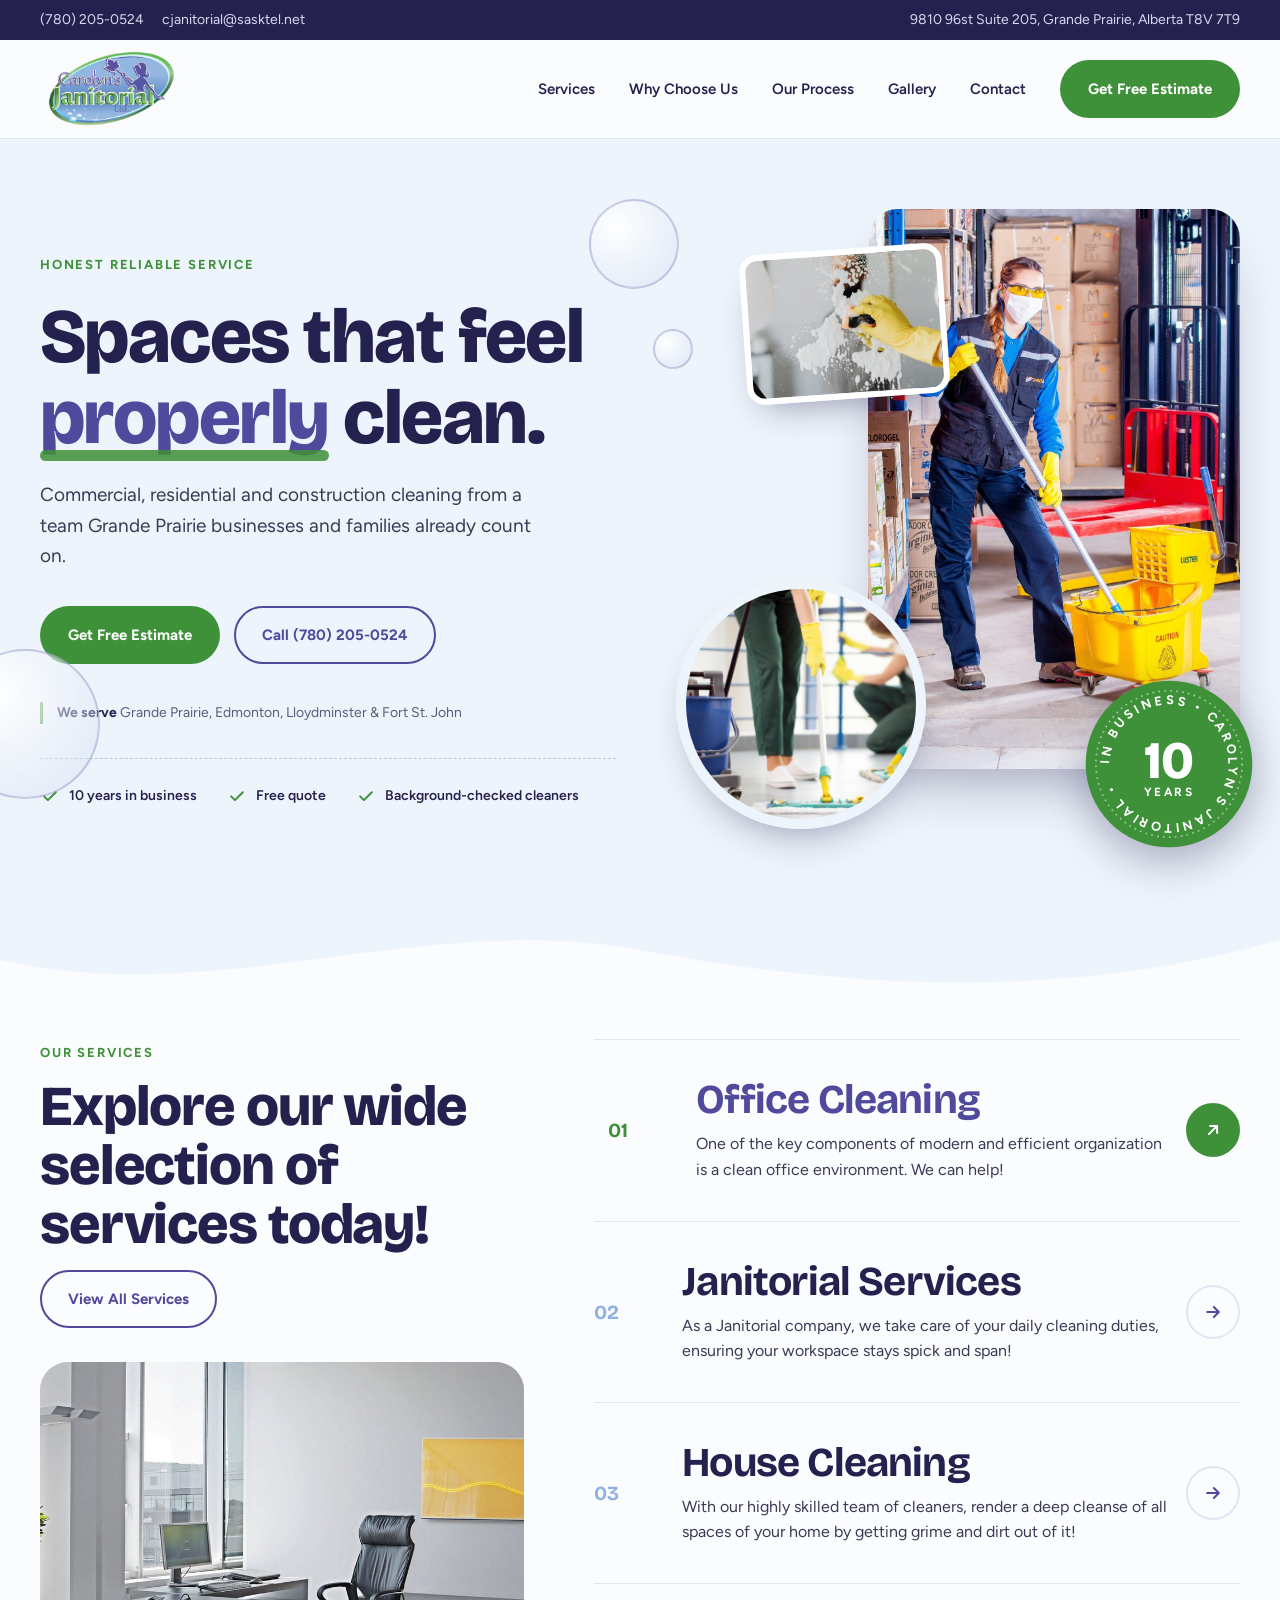
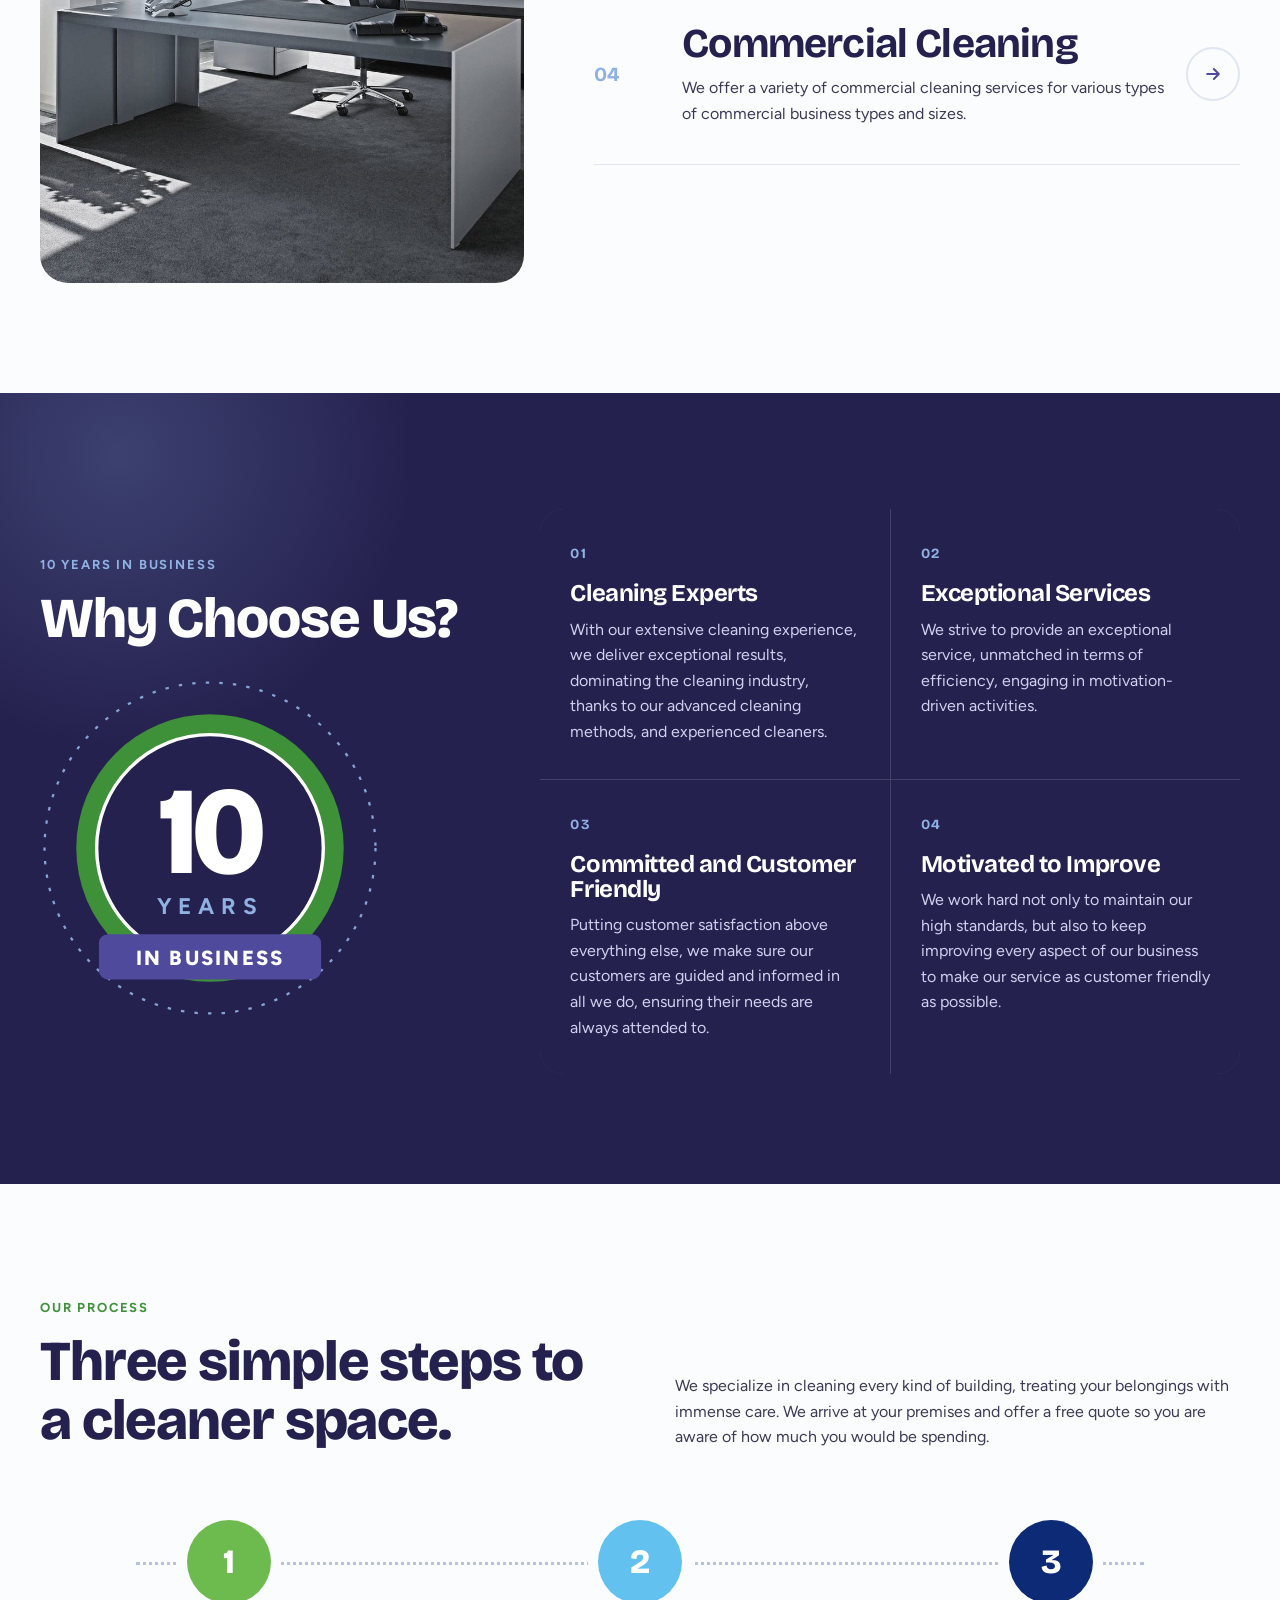
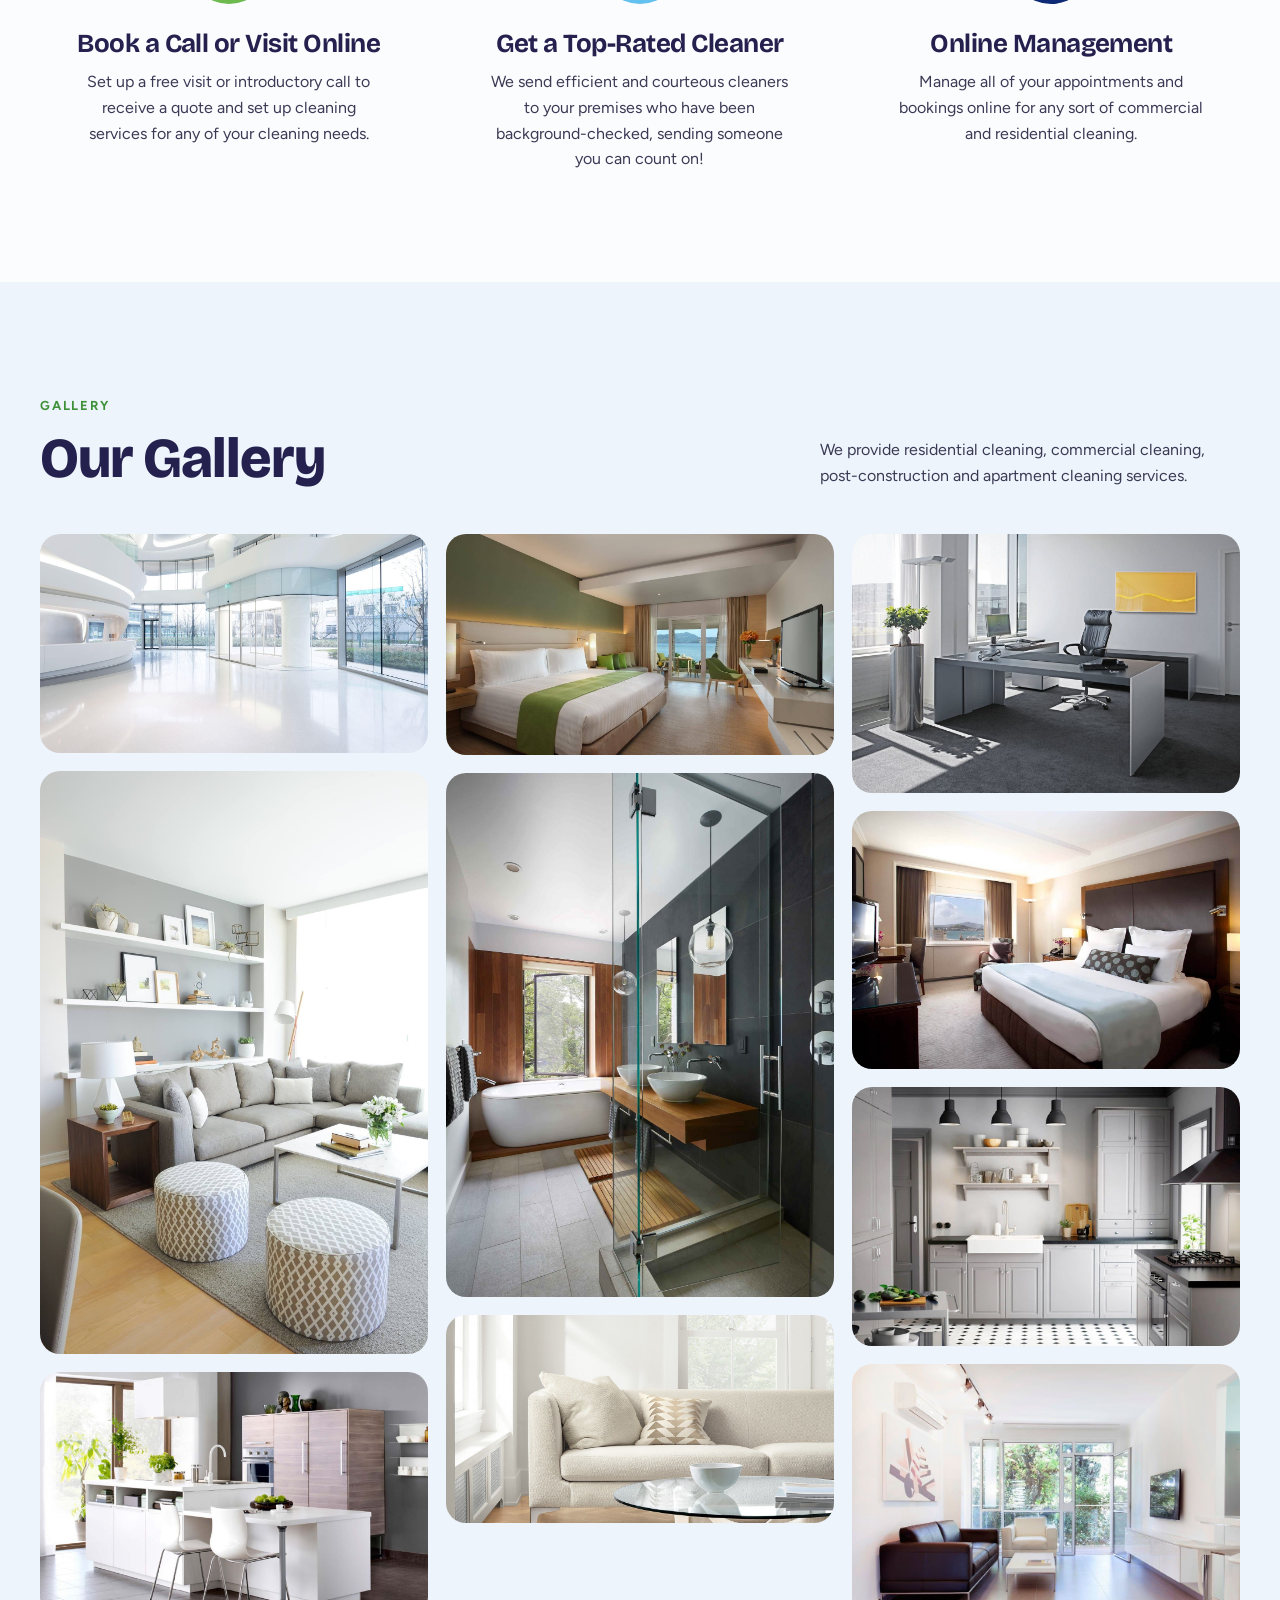
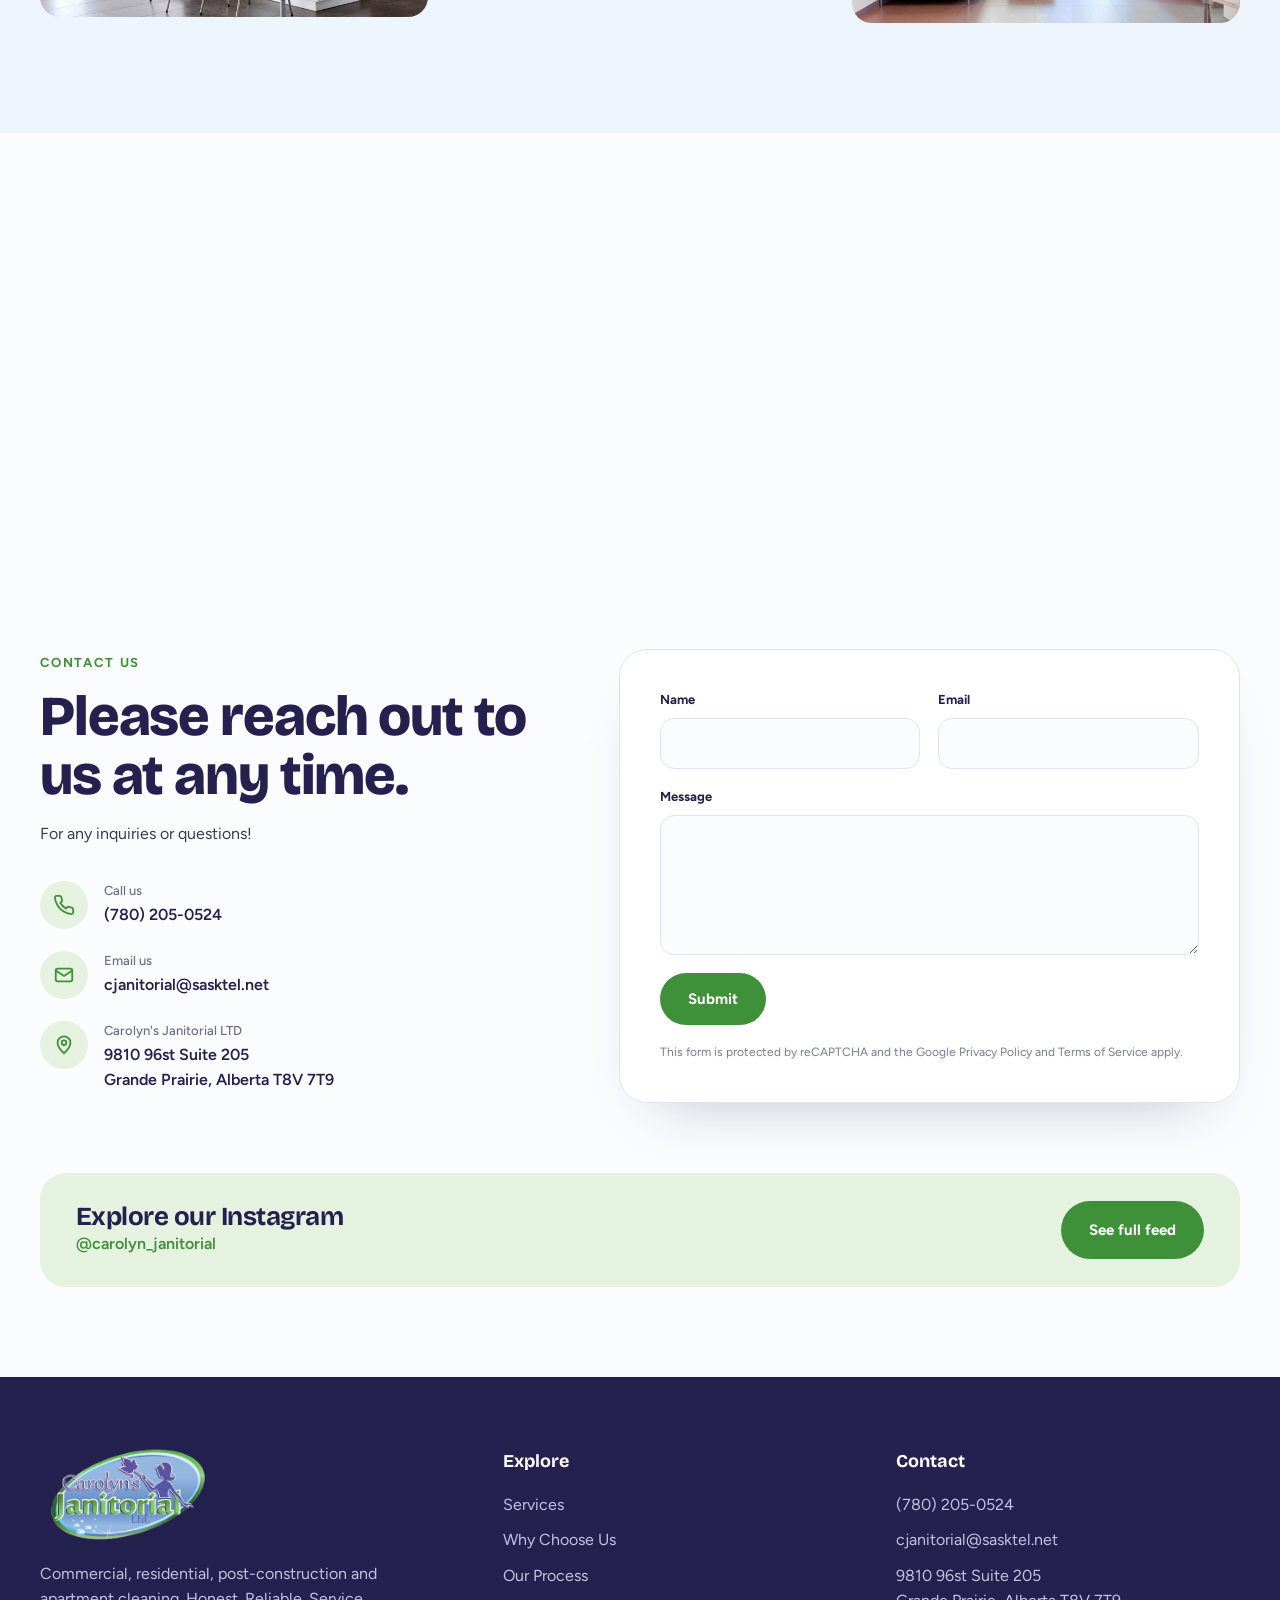
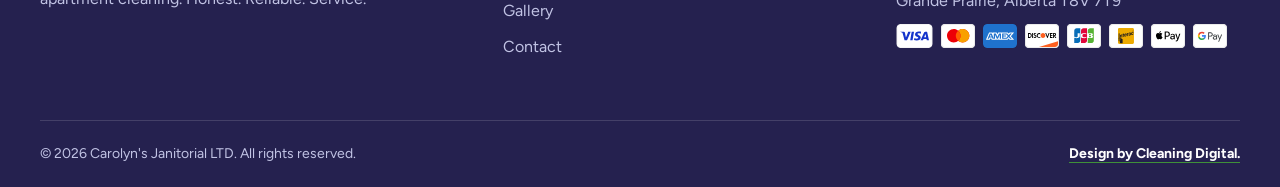
==== index.html @ 7b4aab40 "Carolyn's Janitorial: new homepage redesign Co-Authored-By: Claude Sonnet 5.5 <noreply@anthropic.com" ====
<!doctype html>
<html lang="en">
<head>
<meta charset="utf-8">
<meta name="viewport" content="width=device-width, initial-scale=1">
<title>Commercial, Residential &amp; Construction Cleaning Services | Carolyn's Janitorial</title>
<meta name="description" content="Janitorial cleaning services in Grande Prairie, Edmonton, Lloydminster &amp; Fort St. John. Call (780) 205-0524 for a free estimate.">
<meta name="theme-color" content="#4f4a9c">
<link rel="icon" href="images/logo.png">
<link rel="preconnect" href="https://fonts.googleapis.com">
<link rel="preconnect" href="https://fonts.gstatic.com" crossorigin>
<link href="https://fonts.googleapis.com/css2?family=Bricolage+Grotesque:opsz,wght@12..96,500;12..96,700;12..96,800&family=Figtree:wght@400;500;600;700&display=swap" rel="stylesheet">
<style>
:root{
  --purple:#4f4a9c; --ink:#25214f; --green:#3f9139; --leaf:#e5f2df; --sky:#8fb2e3; --mist:#eef4fb; --paper:#fbfcfe; --text:#3b3a55; --line:#dfe6f1;
  --head:'Bricolage Grotesque',system-ui,sans-serif; --body:'Figtree',system-ui,sans-serif;
}
*{box-sizing:border-box;margin:0;padding:0}
html{scroll-behavior:smooth}
body{font-family:var(--body);color:var(--text);background:var(--paper);line-height:1.6;-webkit-font-smoothing:antialiased;overflow-x:hidden}
img{display:block;max-width:100%}
a{color:inherit;text-decoration:none}
h1,h2,h3{font-family:var(--head);color:var(--ink);line-height:1.05;letter-spacing:-.02em}
.wrap{width:min(1200px,100% - 48px);margin-inline:auto}
.btn{display:inline-flex;align-items:center;gap:10px;font-weight:700;font-size:15px;padding:15px 26px;border-radius:999px;transition:.25s;cursor:pointer;border:2px solid transparent;font-family:var(--body)}
.btn-green{background:var(--green);color:#fff}.btn-green:hover{background:#2f7a2a;transform:translateY(-2px)}
.btn-line{border-color:var(--purple);color:var(--purple)}.btn-line:hover{background:var(--purple);color:#fff}
.btn-white{background:#fff;color:var(--purple)}.btn-white:hover{transform:translateY(-2px)}
.btn-ghost{border-color:rgba(255,255,255,.55);color:#fff}.btn-ghost:hover{background:#fff;color:var(--ink)}
.tag{display:inline-block;font-weight:700;font-size:13px;letter-spacing:.14em;text-transform:uppercase;color:var(--green)}

/* top bar + header */
.topbar{background:var(--ink);color:#d7d9f2;font-size:14px}
.topbar .wrap{display:flex;justify-content:space-between;gap:16px;padding:9px 0;flex-wrap:wrap}
.topbar a:hover{color:#fff}
.topbar span{display:inline-flex;gap:18px;flex-wrap:wrap}
header{position:sticky;top:0;z-index:50;background:rgba(251,252,254,.92);backdrop-filter:blur(10px);border-bottom:1px solid var(--line)}
header .wrap{display:flex;align-items:center;justify-content:space-between;padding:10px 0}
.logo img{height:78px;width:auto}
nav{display:flex;align-items:center;gap:34px;font-weight:600;font-size:15px;color:var(--ink)}
nav a:not(.btn):hover{color:var(--green)}
.burger{display:none;background:none;border:0;width:44px;height:44px;cursor:pointer}
.burger i{display:block;height:2px;background:var(--ink);margin:6px 8px;transition:.25s}

/* hero */
.hero{position:relative;background:var(--mist);padding:70px 0 150px;overflow:hidden}
.hero .wrap{display:grid;grid-template-columns:1.02fr 1fr;gap:60px;align-items:center}
.hero h1{font-size:clamp(44px,6vw,84px);font-weight:800;margin:20px 0 22px}
.hero h1 em{font-style:normal;color:var(--purple);position:relative;white-space:nowrap}
.hero h1 em::after{content:"";position:absolute;left:0;right:0;bottom:.04em;height:.14em;background:var(--green);border-radius:9px;opacity:.85}
.hero p.lead{font-size:19px;max-width:520px;color:var(--text)}
.hero .cta{display:flex;gap:14px;flex-wrap:wrap;margin:34px 0 38px}
.areas{font-size:14px;color:#5d5c7c;border-left:3px solid var(--green);padding-left:14px;max-width:480px}
.areas b{color:var(--ink)}
.facts{display:flex;gap:30px;flex-wrap:wrap;margin-top:34px;padding-top:26px;border-top:1px dashed #b9c6dd}
.facts div{font-size:14px;font-weight:600;color:var(--ink);display:flex;gap:9px;align-items:center}
.facts svg{width:20px;height:20px;color:var(--green);flex:none}
.collage{position:relative;height:640px}
.collage .c1{position:absolute;right:0;top:0;width:66%;height:560px;border-radius:30px;object-fit:cover;box-shadow:0 30px 60px -25px rgba(37,33,79,.45)}
.collage .c2{position:absolute;left:0;bottom:20px;width:250px;height:250px;border-radius:50%;object-fit:cover;border:10px solid var(--mist);box-shadow:0 20px 40px -20px rgba(37,33,79,.5)}
.collage .c3{position:absolute;left:12%;top:40px;width:36%;height:150px;border-radius:18px;object-fit:cover;transform:rotate(-4deg);border:6px solid #fff;box-shadow:0 18px 36px -18px rgba(37,33,79,.5)}
.seal{position:absolute;right:-14px;bottom:0;width:170px;height:170px;filter:drop-shadow(0 14px 22px rgba(37,33,79,.35))}
.seal .spin{transform-origin:center;animation:spin 28s linear infinite}
@keyframes spin{to{transform:rotate(360deg)}}
.bub{position:absolute;border-radius:50%;border:2px solid rgba(79,74,156,.25);background:radial-gradient(circle at 30% 30%,rgba(255,255,255,.9),rgba(143,178,227,.18))}
.hero .wave{position:absolute;left:0;bottom:-1px;width:100%;height:90px}

/* services */
.services{padding:40px 0 110px}
.services .wrap{display:grid;grid-template-columns:.9fr 1.2fr;gap:70px;align-items:start}
.sticky{position:sticky;top:110px}
.sticky h2{font-size:clamp(36px,4.4vw,58px);font-weight:800;margin:12px 0 16px}
.sticky p{max-width:380px;margin-bottom:28px}
.preview{position:relative;aspect-ratio:4/4.3;border-radius:28px;overflow:hidden;background:var(--mist);margin-top:34px}
.preview img{position:absolute;inset:0;width:100%;height:100%;object-fit:cover;opacity:0;transform:scale(1.06);transition:opacity .5s,transform .8s}
.preview img.on{opacity:1;transform:scale(1)}
.svc{border-top:1px solid var(--line)}
.row{display:grid;grid-template-columns:70px 1fr 54px;gap:18px;align-items:center;padding:38px 0;border-bottom:1px solid var(--line);position:relative;transition:padding .3s}
.row .n{font-family:var(--head);font-size:20px;font-weight:700;color:var(--sky)}
.row h3{font-size:clamp(28px,3.2vw,42px);font-weight:700;transition:color .25s}
.row p{margin-top:10px;max-width:520px}
.row .arr{width:54px;height:54px;border-radius:50%;border:2px solid var(--line);display:grid;place-items:center;transition:.3s;color:var(--purple)}
.row .arr svg{width:20px;height:20px}
.row .mimg{display:none}
.row:hover,.row.active{padding-left:14px}
.row:hover h3,.row.active h3{color:var(--purple)}
.row:hover .arr,.row.active .arr{background:var(--green);border-color:var(--green);color:#fff;transform:rotate(-45deg)}
.row:hover .n,.row.active .n{color:var(--green)}

/* why */
.why{background:var(--ink);color:#cfd1ee;position:relative;overflow:hidden;padding:110px 0}
.why::before{content:"";position:absolute;width:640px;height:640px;border-radius:50%;left:-200px;top:-260px;background:radial-gradient(circle,rgba(143,178,227,.22),transparent 65%)}
.why .wrap{position:relative;display:grid;grid-template-columns:.8fr 1.3fr;gap:70px;align-items:center}
.why h2{color:#fff;font-size:clamp(36px,4.4vw,58px);font-weight:800;margin:12px 0 30px}
.why .badge{width:min(340px,80%)}
.why .grid{display:grid;grid-template-columns:1fr 1fr;gap:1px;background:rgba(255,255,255,.14);border-radius:24px;overflow:hidden;margin-top:6px}
.why .grid div{background:var(--ink);padding:34px 30px}
.why .grid h3{color:#fff;font-size:24px;font-weight:700;margin-bottom:10px}
.why .grid b{display:block;color:var(--sky);font-family:var(--head);font-size:14px;margin-bottom:16px;letter-spacing:.1em}

/* process */
.process{padding:110px 0;background:var(--paper)}
.process .head{display:grid;grid-template-columns:1fr 1fr;gap:70px;align-items:end;margin-bottom:70px}
.process h2{font-size:clamp(36px,4.4vw,58px);font-weight:800;margin-top:12px}
.steps{display:grid;grid-template-columns:repeat(3,1fr);gap:34px;position:relative}
.steps::before{content:"";position:absolute;left:8%;right:8%;top:42px;border-top:3px dotted #b5c3dc}
.step{position:relative;text-align:center;padding:0 10px}
.step .dot{width:84px;height:84px;border-radius:50%;margin:0 auto 26px;display:grid;place-items:center;color:#fff;font-family:var(--head);font-weight:800;font-size:34px;box-shadow:0 0 0 10px var(--paper);position:relative}
.step:nth-child(1) .dot{background:#6dbb4f}
.step:nth-child(2) .dot{background:#62c1ee}
.step:nth-child(3) .dot{background:#0d2a76}
.step h3{font-size:26px;font-weight:700;margin-bottom:12px}
.step p{max-width:310px;margin:auto}

/* gallery */
.gallery{padding:110px 0;background:var(--mist)}
.gallery .head{display:flex;justify-content:space-between;align-items:end;gap:40px;flex-wrap:wrap;margin-bottom:46px}
.gallery h2{font-size:clamp(36px,4.4vw,58px);font-weight:800;margin-top:12px}
.gallery .head p{max-width:420px}
.mas{columns:3;column-gap:18px}
.mas figure{break-inside:avoid;margin-bottom:18px;border-radius:20px;overflow:hidden;cursor:zoom-in;position:relative;background:#fff}
.mas img{width:100%;height:auto;transition:transform .7s}
.mas figure:hover img{transform:scale(1.05)}
.lb{position:fixed;inset:0;background:rgba(20,18,50,.92);display:none;place-items:center;z-index:100;padding:30px;cursor:zoom-out}
.lb.on{display:grid}.lb img{max-height:90vh;border-radius:14px}

/* review + estimate */
.duo{display:grid;grid-template-columns:1fr 1fr}
.duo>div{padding:90px max(24px,calc((100vw - 1200px)/2)) 90px 60px}
.duo .rev{background:var(--green);color:#fff;padding-left:max(24px,calc((100vw - 1200px)/2));padding-right:60px}
.duo .est{background:var(--purple);color:#fff}
.duo h2{color:#fff;font-size:clamp(30px,3.6vw,46px);font-weight:800;margin-bottom:28px;max-width:440px}
.duo .stars{display:flex;gap:4px;margin-bottom:18px;color:#ffe27a}
.duo .stars svg{width:26px;height:26px}
.duo .btns{display:flex;gap:12px;flex-wrap:wrap}

/* contact */
.contact{padding:110px 0 90px}
.contact .wrap{display:grid;grid-template-columns:.9fr 1.1fr;gap:70px}
.contact h2{font-size:clamp(36px,4.4vw,58px);font-weight:800;margin:12px 0 16px}
.info{margin-top:34px;display:grid;gap:22px}
.info a,.info div{display:flex;gap:16px;align-items:flex-start;font-weight:600;color:var(--ink)}
.info .ic{flex:none;width:48px;height:48px;border-radius:50%;background:var(--leaf);color:var(--green);display:grid;place-items:center}
.info .ic svg{width:22px;height:22px}
.info small{display:block;font-weight:500;color:#6d6c89;font-size:13px}
.info a:hover span.t{color:var(--purple)}
form{background:#fff;border:1px solid var(--line);border-radius:28px;padding:40px;box-shadow:0 30px 60px -40px rgba(37,33,79,.35);display:grid;gap:18px}
form .two{display:grid;grid-template-columns:1fr 1fr;gap:18px}
label{font-size:13px;font-weight:700;color:var(--ink);display:grid;gap:7px}
input,textarea{font:inherit;padding:14px 16px;border:1.5px solid var(--line);border-radius:14px;background:var(--paper);color:var(--ink);width:100%}
input:focus,textarea:focus{outline:none;border-color:var(--purple);background:#fff}
textarea{min-height:140px;resize:vertical}
form small{font-size:12px;color:#7a7996}
.contact .wrap.solo{display:block}
.insta{margin-top:70px;background:var(--leaf);border-radius:26px;padding:28px 36px;display:flex;justify-content:space-between;align-items:center;gap:20px;flex-wrap:wrap}
.insta h3{font-size:26px}.insta p{font-weight:600;color:var(--green)}

/* footer */
footer{background:var(--ink);color:#c1c3e4;padding:70px 0 0}
footer .top{display:grid;grid-template-columns:1.2fr 1fr 1fr;gap:50px;padding-bottom:50px}
footer img.fl{height:96px;width:auto;margin-bottom:18px}
footer h4{font-family:var(--head);color:#fff;font-size:18px;margin-bottom:16px}
footer li{list-style:none;margin-bottom:10px}
footer a:hover{color:#fff}
.pay{display:flex;gap:8px;flex-wrap:wrap;margin-top:6px}
.pay img{height:24px;width:auto;border-radius:4px}
.bottom{border-top:1px solid rgba(255,255,255,.14);padding:22px 0;display:flex;justify-content:space-between;gap:12px;flex-wrap:wrap;font-size:14px}
.bottom a{color:#fff;font-weight:700;border-bottom:1px solid var(--green)}

.rv{opacity:0;transform:translateY(26px);transition:.8s}
.rv.in{opacity:1;transform:none}

@media (max-width:980px){
  nav{position:fixed;inset:0 0 auto 0;top:0;background:var(--paper);flex-direction:column;padding:100px 24px 40px;gap:24px;font-size:20px;transform:translateY(-110%);transition:.4s;z-index:60;box-shadow:0 30px 60px rgba(0,0,0,.2)}
  nav.open{transform:none}
  .burger{display:block;position:relative;z-index:70}
  .hero{padding:50px 0 120px}
  .hero .wrap,.services .wrap,.why .wrap,.contact .wrap,.process .head{grid-template-columns:1fr;gap:44px}
  .collage{height:520px}.collage .c1{height:460px}
  .sticky{position:static}.preview{display:none}
  .row{grid-template-columns:44px 1fr 46px;padding:28px 0}
  .row .mimg{display:block;grid-column:2/4;border-radius:18px;aspect-ratio:16/10;object-fit:cover;width:100%;margin-top:6px}
  .steps{grid-template-columns:1fr;gap:50px}.steps::before{display:none}
  .mas{columns:2}
  .duo{grid-template-columns:1fr}.duo>div,.duo .rev{padding:60px 24px}
  footer .top{grid-template-columns:1fr 1fr}
}
@media (max-width:620px){
  .topbar .hide-s{display:none}
  .logo img{height:58px}
  .collage{height:440px}.collage .c1{width:74%;height:380px}.collage .c2{width:150px;height:150px;border-width:7px}.collage .c3{height:110px;width:40%}.seal{width:120px;height:120px;right:-6px}
  .hero h1 em{white-space:normal}
  .bub{display:none}
  .why .grid{grid-template-columns:1fr}
  .mas{columns:1}
  form{padding:26px 20px}form .two{grid-template-columns:1fr}
  footer .top{grid-template-columns:1fr}
}
@media (prefers-reduced-motion:reduce){*{animation:none!important;transition:none!important}.rv{opacity:1;transform:none}}
</style>
</head>
<body>

<div class="topbar"><div class="wrap">
  <span><a href="tel:+17802050524">(780) 205-0524</a><a href="mailto:cjanitorial@sasktel.net">cjanitorial@sasktel.net</a></span>
  <span class="hide-s">9810 96st Suite 205, Grande Prairie, Alberta T8V 7T9</span>
</div></div>

<header><div class="wrap">
  <a class="logo" href="#top" aria-label="Carolyn's Janitorial LTD home"><img src="images/logo.png" alt="Carolyn's Janitorial Ltd."></a>
  <button class="burger" aria-label="Menu" aria-expanded="false"><i></i><i></i></button>
  <nav id="nav">
    <a href="#services">Services</a>
    <a href="#why">Why Choose Us</a>
    <a href="#process">Our Process</a>
    <a href="#gallery">Gallery</a>
    <a href="#contact">Contact</a>
    <a class="btn btn-green" href="#estimate">Get Free Estimate</a>
  </nav>
</div></header>

<main id="top">
<!-- HERO -->
<section class="hero">
  <span class="bub" style="width:90px;height:90px;left:46%;top:60px"></span>
  <span class="bub" style="width:40px;height:40px;left:51%;top:190px"></span>
  <span class="bub" style="width:150px;height:150px;left:-50px;bottom:200px"></span>
  <div class="wrap">
    <div>
      <span class="tag">Honest Reliable Service</span>
      <h1>Spaces that feel <em>properly</em> clean.</h1>
      <p class="lead">Commercial, residential and construction cleaning from a team Grande Prairie businesses and families already count on.</p>
      <div class="cta">
        <a class="btn btn-green" href="#estimate">Get Free Estimate</a>
        <a class="btn btn-line" href="tel:+17802050524">Call (780) 205-0524</a>
      </div>
      <p class="areas"><b>We serve</b> Grande Prairie, Edmonton, Lloydminster &amp; Fort St. John</p>
      <div class="facts">
        <div><svg viewBox="0 0 24 24" fill="none" stroke="currentColor" stroke-width="2.4" stroke-linecap="round" stroke-linejoin="round"><path d="M5 12.5l4.5 4.5L19 7.5"/></svg>10 years in business</div>
        <div><svg viewBox="0 0 24 24" fill="none" stroke="currentColor" stroke-width="2.4" stroke-linecap="round" stroke-linejoin="round"><path d="M5 12.5l4.5 4.5L19 7.5"/></svg>Free quote</div>
        <div><svg viewBox="0 0 24 24" fill="none" stroke="currentColor" stroke-width="2.4" stroke-linecap="round" stroke-linejoin="round"><path d="M5 12.5l4.5 4.5L19 7.5"/></svg>Background-checked cleaners</div>
      </div>
    </div>
    <div class="collage">
      <img class="c1" src="images/worker.jpg" alt="Carolyn's Janitorial cleaner with a mop and bucket">
      <img class="c3" src="images/mirror.jpg" alt="Gloved hand wiping a mirror">
      <img class="c2" src="images/mop.jpg" alt="Two cleaners mopping a corridor">
      <svg class="seal" viewBox="0 0 200 200" aria-label="10 years in business">
        <circle cx="100" cy="100" r="98" fill="#3f9139"/>
        <circle cx="100" cy="100" r="86" fill="none" stroke="#fff" stroke-opacity=".5" stroke-dasharray="2 5" stroke-width="2"/>
        <defs><path id="cp" d="M100,100 m-70,0 a70,70 0 1,1 140,0 a70,70 0 1,1 -140,0"/></defs>
        <g class="spin"><text font-family="Figtree,sans-serif" font-size="15" font-weight="700" letter-spacing="3.4" fill="#fff"><textPath href="#cp">IN BUSINESS • CAROLYN'S JANITORIAL • </textPath></text></g>
        <text x="100" y="116" text-anchor="middle" font-family="Bricolage Grotesque,sans-serif" font-weight="800" font-size="62" fill="#fff">10</text>
        <text x="100" y="138" text-anchor="middle" font-family="Figtree,sans-serif" font-weight="700" font-size="14" letter-spacing="3" fill="#fff">YEARS</text>
      </svg>
    </div>
  </div>
  <svg class="wave" viewBox="0 0 1440 90" preserveAspectRatio="none"><path d="M0 50 C 240 100 480 0 720 40 S 1200 90 1440 30 V90 H0Z" fill="#fbfcfe"/></svg>
</section>

<!-- SERVICES -->
<section class="services" id="services">
  <div class="wrap">
    <div class="sticky rv">
      <span class="tag">Our Services</span>
      <h2>Explore our wide selection of services today!</h2>
      <a class="btn btn-line" href="#contact">View All Services</a>
      <div class="preview" aria-hidden="true">
        <img class="on" src="images/gallery-08.jpg" alt="" data-i="0">
        <img src="images/worker.jpg" alt="" data-i="1">
        <img src="images/gallery-04.jpg" alt="" data-i="2">
        <img src="images/gallery-01.jpg" alt="" data-i="3">
      </div>
    </div>
    <div class="svc rv">
      <a class="row active" href="#contact" data-i="0"><span class="n">01</span><div><h3>Office Cleaning</h3><p>One of the key components of modern and efficient organization is a clean office environment. We can help!</p></div><span class="arr"><svg viewBox="0 0 24 24" fill="none" stroke="currentColor" stroke-width="2.4" stroke-linecap="round" stroke-linejoin="round"><path d="M5 12h14M13 6l6 6-6 6"/></svg></span><img class="mimg" src="images/gallery-08.jpg" alt="Clean modern office" loading="lazy"></a>
      <a class="row" href="#contact" data-i="1"><span class="n">02</span><div><h3>Janitorial Services</h3><p>As a Janitorial company, we take care of your daily cleaning duties, ensuring your workspace stays spick and span!</p></div><span class="arr"><svg viewBox="0 0 24 24" fill="none" stroke="currentColor" stroke-width="2.4" stroke-linecap="round" stroke-linejoin="round"><path d="M5 12h14M13 6l6 6-6 6"/></svg></span><img class="mimg" src="images/worker.jpg" alt="Janitor with mop bucket" loading="lazy"></a>
      <a class="row" href="#contact" data-i="2"><span class="n">03</span><div><h3>House Cleaning</h3><p>With our highly skilled team of cleaners, render a deep cleanse of all spaces of your home by getting grime and dirt out of it!</p></div><span class="arr"><svg viewBox="0 0 24 24" fill="none" stroke="currentColor" stroke-width="2.4" stroke-linecap="round" stroke-linejoin="round"><path d="M5 12h14M13 6l6 6-6 6"/></svg></span><img class="mimg" src="images/gallery-04.jpg" alt="Clean living room" loading="lazy"></a>
      <a class="row" href="#contact" data-i="3"><span class="n">04</span><div><h3>Commercial Cleaning</h3><p>We offer a variety of commercial cleaning services for various types of commercial business types and sizes.</p></div><span class="arr"><svg viewBox="0 0 24 24" fill="none" stroke="currentColor" stroke-width="2.4" stroke-linecap="round" stroke-linejoin="round"><path d="M5 12h14M13 6l6 6-6 6"/></svg></span><img class="mimg" src="images/gallery-01.jpg" alt="Clean commercial lobby" loading="lazy"></a>
    </div>
  </div>
</section>

<!-- WHY -->
<section class="why" id="why">
  <div class="wrap">
    <div class="rv">
      <span class="tag" style="color:var(--sky)">10 Years In Business</span>
      <h2>Why Choose Us?</h2>
      <svg class="badge" viewBox="0 0 300 300" aria-label="10 years in business">
        <g fill="#8fb2e3" opacity=".9"><circle cx="150" cy="150" r="146" fill="none" stroke="#8fb2e3" stroke-width="2" stroke-dasharray="3 9"/></g>
        <circle cx="150" cy="150" r="118" fill="#3f9139"/>
        <circle cx="150" cy="150" r="100" fill="#25214f" stroke="#fff" stroke-width="3"/>
        <text x="150" y="172" text-anchor="middle" font-family="Bricolage Grotesque,sans-serif" font-weight="800" font-size="110" fill="#fff" letter-spacing="-4">10</text>
        <text x="150" y="208" text-anchor="middle" font-family="Figtree,sans-serif" font-weight="700" font-size="20" letter-spacing="6" fill="#8fb2e3">YEARS</text>
        <rect x="52" y="226" width="196" height="40" rx="8" fill="#4f4a9c"/>
        <text x="150" y="253" text-anchor="middle" font-family="Figtree,sans-serif" font-weight="800" font-size="18" letter-spacing="2" fill="#fff">IN BUSINESS</text>
      </svg>
    </div>
    <div class="grid rv">
      <div><b>01</b><h3>Cleaning Experts</h3><p>With our extensive cleaning experience, we deliver exceptional results, dominating the cleaning industry, thanks to our advanced cleaning methods, and experienced cleaners.</p></div>
      <div><b>02</b><h3>Exceptional Services</h3><p>We strive to provide an exceptional service, unmatched in terms of efficiency, engaging in motivation-driven activities.</p></div>
      <div><b>03</b><h3>Committed and Customer Friendly</h3><p>Putting customer satisfaction above everything else, we make sure our customers are guided and informed in all we do, ensuring their needs are always attended to.</p></div>
      <div><b>04</b><h3>Motivated to Improve</h3><p>We work hard not only to maintain our high standards, but also to keep improving every aspect of our business to make our service as customer friendly as possible.</p></div>
    </div>
  </div>
</section>

<!-- PROCESS -->
<section class="process" id="process">
  <div class="wrap">
    <div class="head rv">
      <div><span class="tag">Our Process</span><h2>Three simple steps to a cleaner space.</h2></div>
      <p>We specialize in cleaning every kind of building, treating your belongings with immense care. We arrive at your premises and offer a free quote so you are aware of how much you would be spending.</p>
    </div>
    <div class="steps">
      <div class="step rv"><div class="dot">1</div><h3>Book a Call or Visit Online</h3><p>Set up a free visit or introductory call to receive a quote and set up cleaning services for any of your cleaning needs.</p></div>
      <div class="step rv"><div class="dot">2</div><h3>Get a Top-Rated Cleaner</h3><p>We send efficient and courteous cleaners to your premises who have been background-checked, sending someone you can count on!</p></div>
      <div class="step rv"><div class="dot">3</div><h3>Online Management</h3><p>Manage all of your appointments and bookings online for any sort of commercial and residential cleaning.</p></div>
    </div>
  </div>
</section>

<!-- GALLERY -->
<section class="gallery" id="gallery">
  <div class="wrap">
    <div class="head rv">
      <div><span class="tag">Gallery</span><h2>Our Gallery</h2></div>
      <p>We provide residential cleaning, commercial cleaning, post-construction and apartment cleaning services.</p>
    </div>
    <div class="mas">
      <figure><img src="images/gallery-01.jpg" alt="Clean commercial lobby" loading="lazy"></figure>
      <figure><img src="images/gallery-04.jpg" alt="Tidy living room" loading="lazy"></figure>
      <figure><img src="images/gallery-02.jpg" alt="Spotless kitchen" loading="lazy"></figure>
      <figure><img src="images/gallery-07.jpg" alt="Hotel style bedroom" loading="lazy"></figure>
      <figure><img src="images/gallery-09.jpg" alt="Clean bathroom" loading="lazy"></figure>
      <figure><img src="images/gallery-03.jpg" alt="Sofa and coffee table" loading="lazy"></figure>
      <figure><img src="images/gallery-08.jpg" alt="Office desk" loading="lazy"></figure>
      <figure><img src="images/gallery-05.jpg" alt="Clean bedroom" loading="lazy"></figure>
      <figure><img src="images/gallery-10.jpg" alt="Clean kitchen with shelves" loading="lazy"></figure>
      <figure><img src="images/gallery-06.jpg" alt="Bright apartment lounge" loading="lazy"></figure>
    </div>
  </div>
</section>

<!-- REVIEW + ESTIMATE -->
<section class="duo" id="estimate">
  <div class="rev rv">
    <div class="stars" aria-hidden="true"><svg viewBox="0 0 24 24" fill="currentColor"><path d="M12 2l3 6.9 7.5.7-5.7 5 1.7 7.4L12 18.1 5.5 22l1.7-7.4-5.7-5 7.5-.7z"/></svg><svg viewBox="0 0 24 24" fill="currentColor"><path d="M12 2l3 6.9 7.5.7-5.7 5 1.7 7.4L12 18.1 5.5 22l1.7-7.4-5.7-5 7.5-.7z"/></svg><svg viewBox="0 0 24 24" fill="currentColor"><path d="M12 2l3 6.9 7.5.7-5.7 5 1.7 7.4L12 18.1 5.5 22l1.7-7.4-5.7-5 7.5-.7z"/></svg><svg viewBox="0 0 24 24" fill="currentColor"><path d="M12 2l3 6.9 7.5.7-5.7 5 1.7 7.4L12 18.1 5.5 22l1.7-7.4-5.7-5 7.5-.7z"/></svg><svg viewBox="0 0 24 24" fill="currentColor"><path d="M12 2l3 6.9 7.5.7-5.7 5 1.7 7.4L12 18.1 5.5 22l1.7-7.4-5.7-5 7.5-.7z"/></svg></div>
    <h2>Are you satisfied with our services?</h2>
    <a class="btn btn-white" href="https://www.google.com/search?q=Carolyn%27s+Janitorial+Grande+Prairie+reviews" target="_blank" rel="noopener">Leave a Review</a>
  </div>
  <div class="est rv">
    <h2>Get started with your free estimate</h2>
    <div class="btns">
      <a class="btn btn-white" href="#contact">Get Free Estimate</a>
      <a class="btn btn-ghost" href="tel:+17802050524">Call Now</a>
    </div>
  </div>
</section>

<!-- CONTACT -->
<section class="contact" id="contact">
  <div class="wrap">
    <div class="rv">
      <span class="tag">Contact us</span>
      <h2>Please reach out to us at any time.</h2>
      <p>For any inquiries or questions!</p>
      <div class="info">
        <a href="tel:+17802050524"><span class="ic"><svg viewBox="0 0 24 24" fill="none" stroke="currentColor" stroke-width="2" stroke-linecap="round" stroke-linejoin="round"><path d="M22 16.9v3a2 2 0 01-2.2 2 19.8 19.8 0 01-8.6-3.1 19.5 19.5 0 01-6-6A19.8 19.8 0 012.1 4.2 2 2 0 014.1 2h3a2 2 0 012 1.7c.1.9.4 1.8.7 2.7a2 2 0 01-.5 2.1L8.1 9.8a16 16 0 006 6l1.3-1.3a2 2 0 012.1-.4c.9.3 1.8.6 2.7.7a2 2 0 011.7 2z"/></svg></span><span><small>Call us</small><span class="t">(780) 205-0524</span></span></a>
        <a href="mailto:cjanitorial@sasktel.net"><span class="ic"><svg viewBox="0 0 24 24" fill="none" stroke="currentColor" stroke-width="2" stroke-linecap="round" stroke-linejoin="round"><rect x="3" y="5" width="18" height="14" rx="2"/><path d="M3 7l9 6 9-6"/></svg></span><span><small>Email us</small><span class="t">cjanitorial@sasktel.net</span></span></a>
        <div><span class="ic"><svg viewBox="0 0 24 24" fill="none" stroke="currentColor" stroke-width="2" stroke-linecap="round" stroke-linejoin="round"><path d="M12 21s7-6.2 7-11.5A7 7 0 005 9.5C5 14.8 12 21 12 21z"/><circle cx="12" cy="9.5" r="2.5"/></svg></span><span><small>Carolyn's Janitorial LTD</small>9810 96st Suite 205<br>Grande Prairie, Alberta T8V 7T9</span></div>
      </div>
    </div>
    <form class="rv" action="mailto:cjanitorial@sasktel.net" method="post" enctype="text/plain">
      <div class="two">
        <label>Name<input type="text" name="name" required autocomplete="name"></label>
        <label>Email<input type="email" name="email" required autocomplete="email"></label>
      </div>
      <label>Message<textarea name="message" required></textarea></label>
      <button class="btn btn-green" type="submit" style="justify-self:start">Submit</button>
      <small>This form is protected by reCAPTCHA and the Google Privacy Policy and Terms of Service apply.</small>
    </form>
  </div>
  <div class="wrap solo">
    <div class="insta rv">
      <div><h3>Explore our Instagram</h3><p>@carolyn_janitorial</p></div>
      <a class="btn btn-green" href="https://www.instagram.com/carolyn_janitorial/" target="_blank" rel="noopener">See full feed</a>
    </div>
  </div>
</section>
</main>

<footer>
  <div class="wrap top">
    <div>
      <img class="fl" src="images/logo.png" alt="Carolyn's Janitorial Ltd.">
      <p>Commercial, residential, post-construction and apartment cleaning. Honest. Reliable. Service.</p>
    </div>
    <div>
      <h4>Explore</h4>
      <ul><li><a href="#services">Services</a></li><li><a href="#why">Why Choose Us</a></li><li><a href="#process">Our Process</a></li><li><a href="#gallery">Gallery</a></li><li><a href="#contact">Contact</a></li></ul>
    </div>
    <div>
      <h4>Contact</h4>
      <ul>
        <li><a href="tel:+17802050524">(780) 205-0524</a></li>
        <li><a href="mailto:cjanitorial@sasktel.net">cjanitorial@sasktel.net</a></li>
        <li>9810 96st Suite 205<br>Grande Prairie, Alberta T8V 7T9</li>
      </ul>
      <div class="pay" aria-label="Accepted payments">
        <img src="images/pay-visa.svg" alt="Visa"><img src="images/pay-mastercard.svg" alt="Mastercard"><img src="images/pay-americanexpress.svg" alt="American Express"><img src="images/pay-discover.svg" alt="Discover"><img src="images/pay-jcb.svg" alt="JCB"><img src="images/pay-interac.svg" alt="Interac"><img src="images/pay-applepay.svg" alt="Apple Pay"><img src="images/pay-googlepay.svg" alt="Google Pay">
      </div>
    </div>
  </div>
  <div class="wrap bottom">
    <span>&copy; 2026 Carolyn's Janitorial LTD. All rights reserved.</span>
    <span><a href="https://cleanningdigital.com/" target="_blank" rel="noopener">Design by Cleaning Digital.</a></span>
  </div>
</footer>

<div class="lb" id="lb"><img alt=""></div>

<script>
// mobile nav
const burger=document.querySelector('.burger'),nav=document.getElementById('nav');
burger.addEventListener('click',()=>{const o=nav.classList.toggle('open');burger.setAttribute('aria-expanded',o)});
nav.querySelectorAll('a').forEach(a=>a.addEventListener('click',()=>nav.classList.remove('open')));
// service preview swap
const rows=document.querySelectorAll('.row'),pics=document.querySelectorAll('.preview img');
function show(i){rows.forEach(r=>r.classList.toggle('active',r.dataset.i==i));pics.forEach(p=>p.classList.toggle('on',p.dataset.i==i))}
rows.forEach(r=>{r.addEventListener('mouseenter',()=>show(r.dataset.i));r.addEventListener('focus',()=>show(r.dataset.i))});
// lightbox
const lb=document.getElementById('lb'),lbi=lb.querySelector('img');
document.querySelectorAll('.mas img').forEach(im=>im.addEventListener('click',()=>{lbi.src=im.src;lb.classList.add('on')}));
lb.addEventListener('click',()=>lb.classList.remove('on'));
document.addEventListener('keydown',e=>{if(e.key==='Escape')lb.classList.remove('on')});
// reveal
const io=new IntersectionObserver(es=>es.forEach(e=>{if(e.isIntersecting){e.target.classList.add('in');io.unobserve(e.target)}}),{threshold:.12});
document.querySelectorAll('.rv').forEach(el=>io.observe(el));
</script>
</body>
</html>
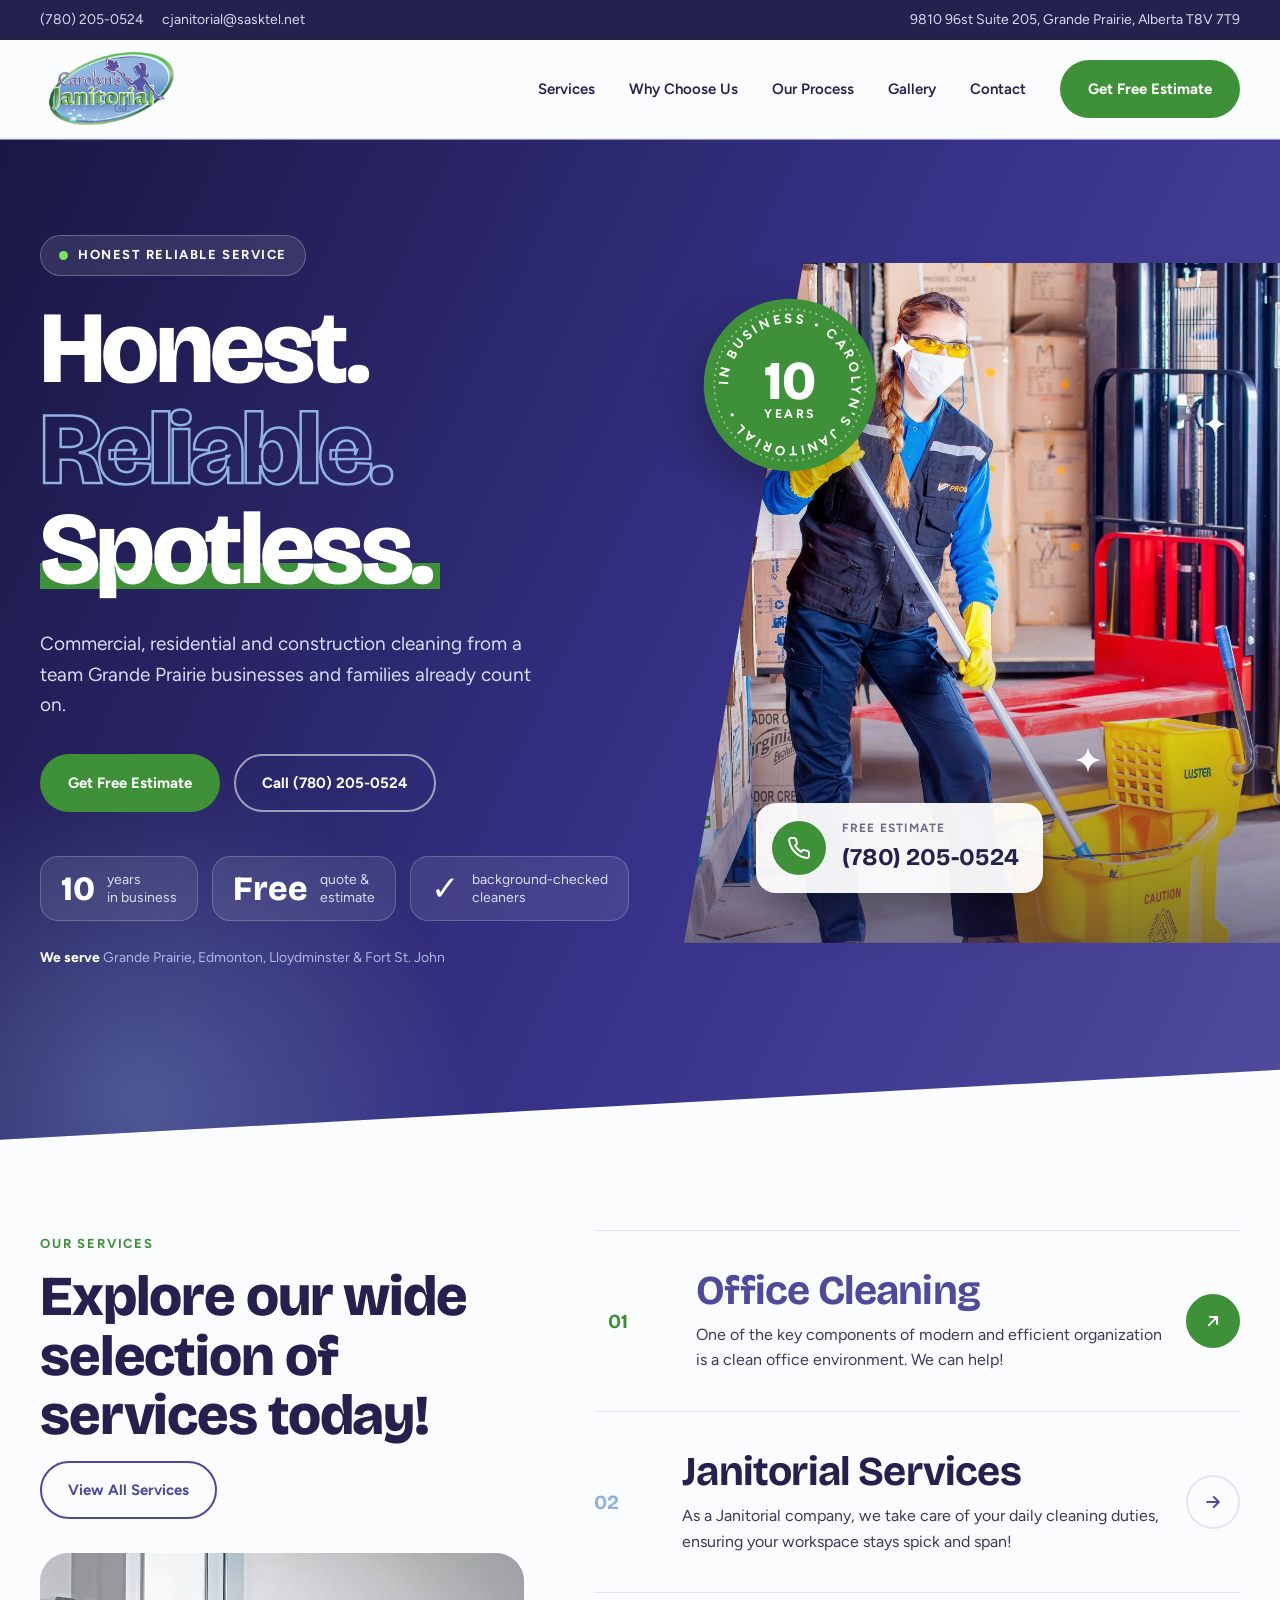
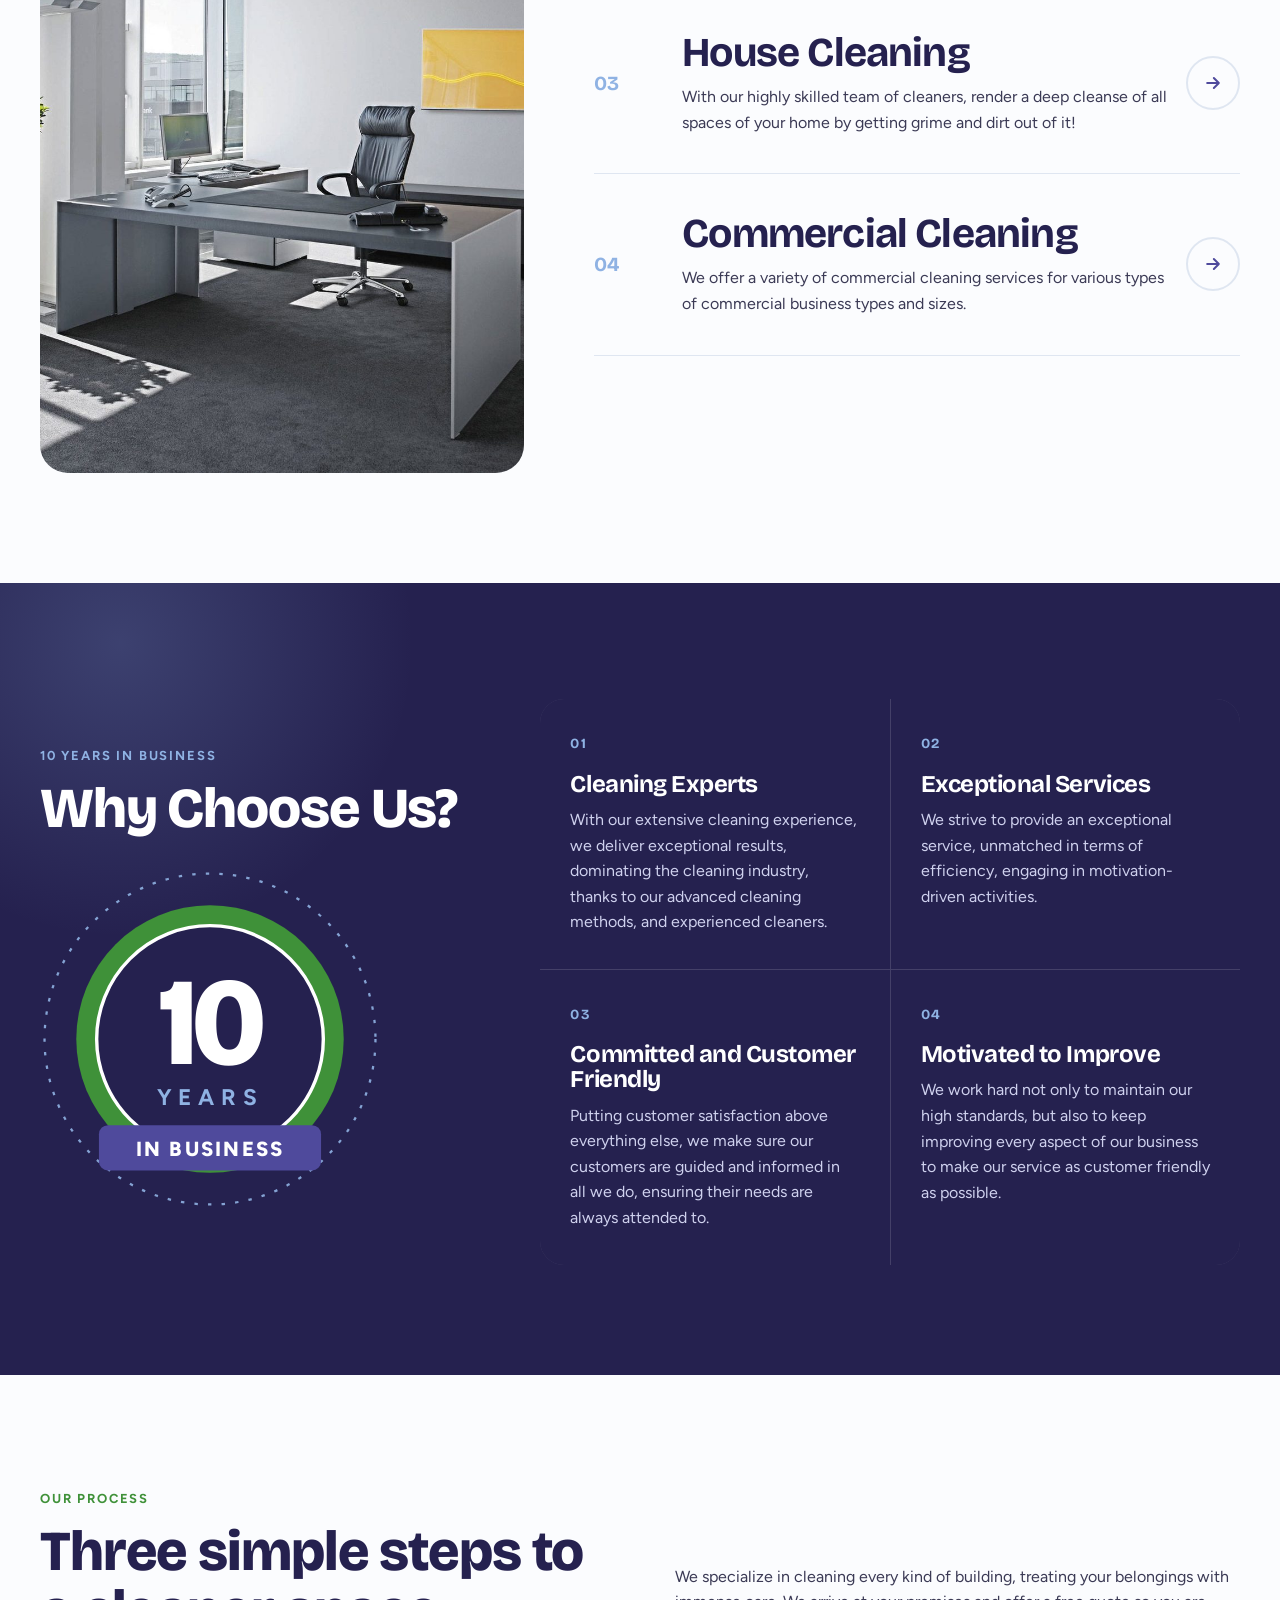
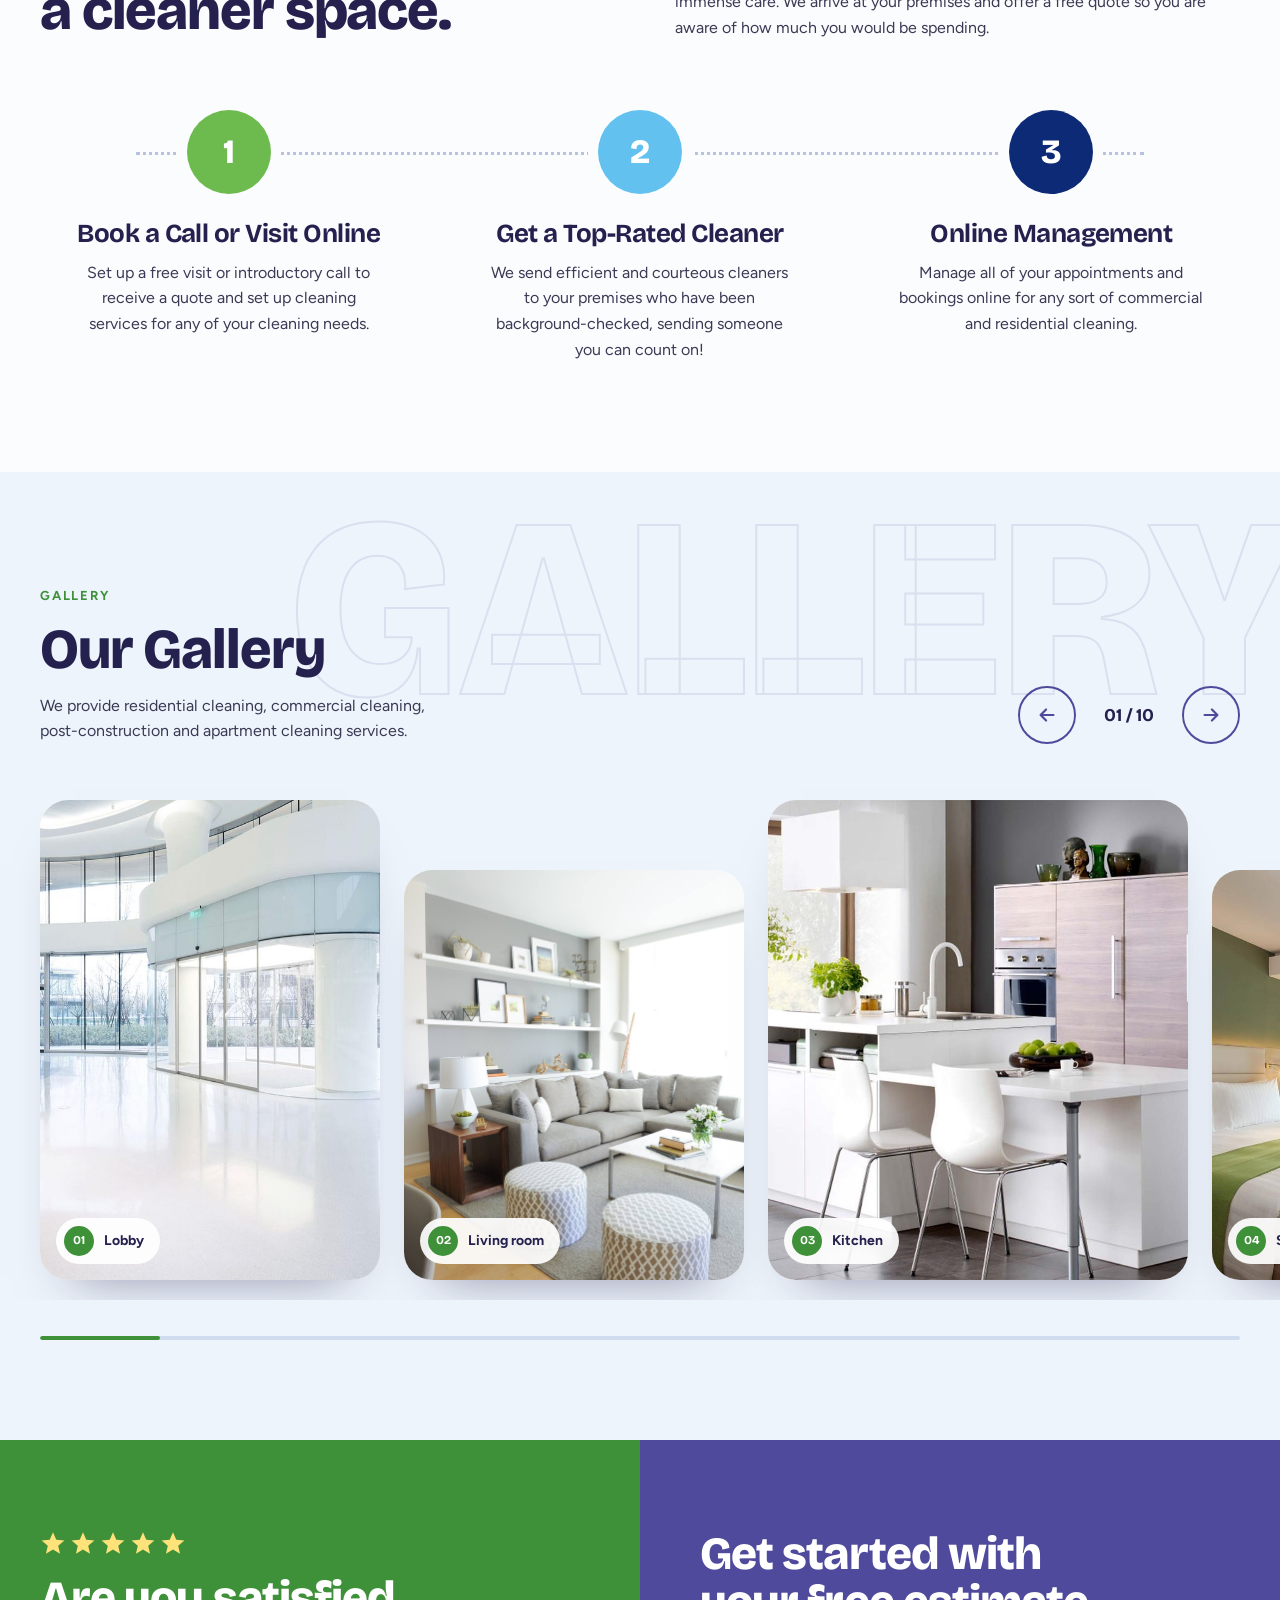
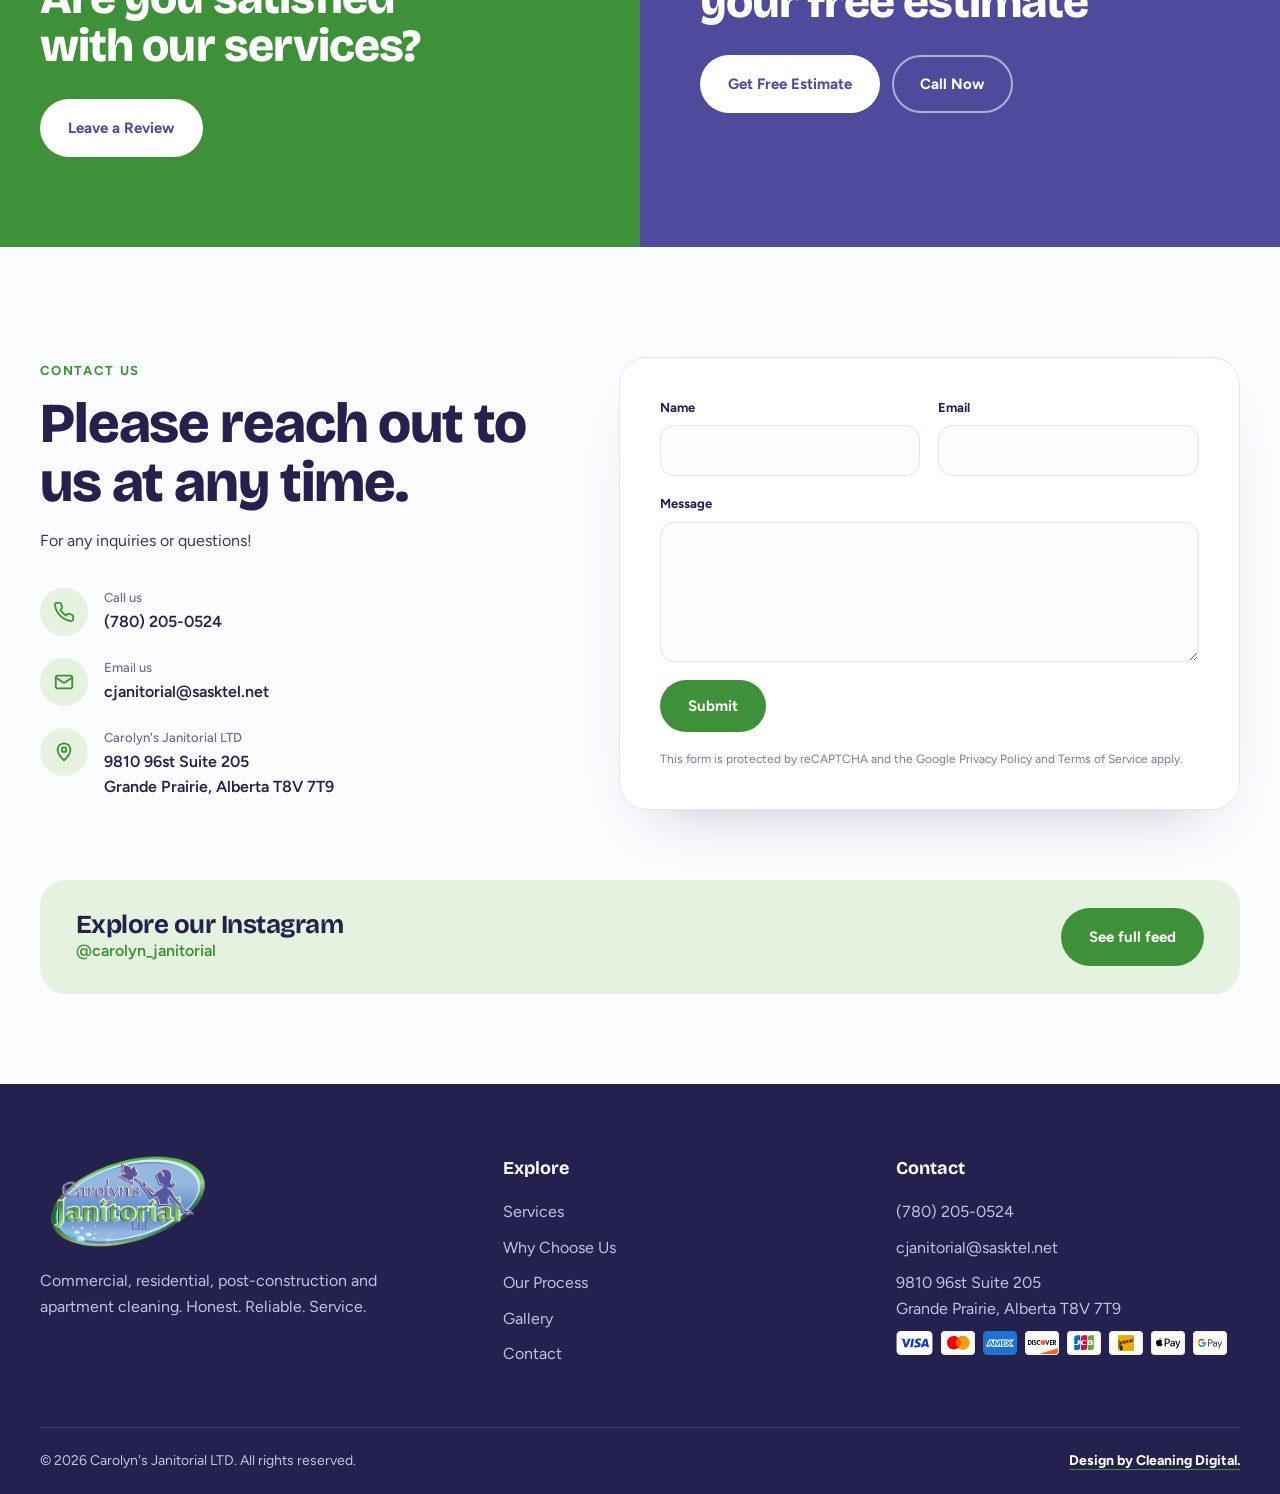
==== commit 8e3dc279: "New hero (slanted photo, animated headline, bubbles) and scrolling gallery carousel Co-Authored-By: " ====
--- a/index.html
+++ b/index.html
@@ -43,30 +43,46 @@
 .burger i{display:block;height:2px;background:var(--ink);margin:6px 8px;transition:.25s}
 
 /* hero */
-.hero{position:relative;background:var(--mist);padding:70px 0 150px;overflow:hidden}
-.hero .wrap{display:grid;grid-template-columns:1.02fr 1fr;gap:60px;align-items:center}
-.hero h1{font-size:clamp(44px,6vw,84px);font-weight:800;margin:20px 0 22px}
-.hero h1 em{font-style:normal;color:var(--purple);position:relative;white-space:nowrap}
-.hero h1 em::after{content:"";position:absolute;left:0;right:0;bottom:.04em;height:.14em;background:var(--green);border-radius:9px;opacity:.85}
-.hero p.lead{font-size:19px;max-width:520px;color:var(--text)}
-.hero .cta{display:flex;gap:14px;flex-wrap:wrap;margin:34px 0 38px}
-.areas{font-size:14px;color:#5d5c7c;border-left:3px solid var(--green);padding-left:14px;max-width:480px}
-.areas b{color:var(--ink)}
-.facts{display:flex;gap:30px;flex-wrap:wrap;margin-top:34px;padding-top:26px;border-top:1px dashed #b9c6dd}
-.facts div{font-size:14px;font-weight:600;color:var(--ink);display:flex;gap:9px;align-items:center}
-.facts svg{width:20px;height:20px;color:var(--green);flex:none}
-.collage{position:relative;height:640px}
-.collage .c1{position:absolute;right:0;top:0;width:66%;height:560px;border-radius:30px;object-fit:cover;box-shadow:0 30px 60px -25px rgba(37,33,79,.45)}
-.collage .c2{position:absolute;left:0;bottom:20px;width:250px;height:250px;border-radius:50%;object-fit:cover;border:10px solid var(--mist);box-shadow:0 20px 40px -20px rgba(37,33,79,.5)}
-.collage .c3{position:absolute;left:12%;top:40px;width:36%;height:150px;border-radius:18px;object-fit:cover;transform:rotate(-4deg);border:6px solid #fff;box-shadow:0 18px 36px -18px rgba(37,33,79,.5)}
-.seal{position:absolute;right:-14px;bottom:0;width:170px;height:170px;filter:drop-shadow(0 14px 22px rgba(37,33,79,.35))}
-.seal .spin{transform-origin:center;animation:spin 28s linear infinite}
+.hero{position:relative;background:linear-gradient(115deg,#1a1744 0%,#38338a 58%,#4f4a9c 100%);color:#fff;padding:96px 0 170px;overflow:hidden;clip-path:polygon(0 0,100% 0,100% 93%,0 100%)}
+.hero::before{content:"";position:absolute;width:720px;height:720px;border-radius:50%;left:-220px;bottom:-320px;background:radial-gradient(circle,rgba(143,178,227,.35),transparent 65%)}
+.hero .wrap{display:grid;grid-template-columns:1.05fr .95fr;gap:30px;align-items:center;position:relative;z-index:2}
+.pill{display:inline-flex;align-items:center;gap:10px;background:rgba(255,255,255,.1);border:1px solid rgba(255,255,255,.25);backdrop-filter:blur(8px);padding:9px 18px;border-radius:999px;font-size:13px;font-weight:700;letter-spacing:.12em;text-transform:uppercase}
+.pill i{width:9px;height:9px;border-radius:50%;background:#7be062;box-shadow:0 0 0 0 rgba(123,224,98,.7);animation:pulse 2s infinite}
+@keyframes pulse{70%{box-shadow:0 0 0 12px rgba(123,224,98,0)}100%{box-shadow:0 0 0 0 rgba(123,224,98,0)}}
+.hero h1{color:#fff;font-size:clamp(56px,8vw,128px);font-weight:800;line-height:.92;letter-spacing:-.035em;margin:26px 0 26px}
+.hero h1 span{display:block;overflow:hidden;padding-bottom:.06em}
+.hero h1 span b{display:inline-block;font-weight:800;animation:rise .9s cubic-bezier(.2,.8,.2,1) both}
+.hero h1 span:nth-child(2) b{animation-delay:.12s;color:transparent;-webkit-text-stroke:2.5px var(--sky)}
+.hero h1 span:nth-child(3) b{animation-delay:.24s;background:linear-gradient(transparent 64%,var(--green) 64% 92%,transparent 92%);padding-right:.08em}
+@keyframes rise{from{transform:translateY(110%)}to{transform:none}}
+.hero p.lead{font-size:19px;max-width:500px;color:#d9dcf5}
+.hero .cta{display:flex;gap:14px;flex-wrap:wrap;margin:34px 0 0}
+.glass{display:flex;gap:14px;flex-wrap:wrap;margin-top:44px}
+.glass div{background:rgba(255,255,255,.09);border:1px solid rgba(255,255,255,.2);backdrop-filter:blur(10px);border-radius:18px;padding:14px 20px;display:flex;align-items:center;gap:12px;font-size:14px;line-height:1.25;color:#d9dcf5}
+.glass b{font-family:var(--head);font-size:34px;font-weight:800;color:#fff;line-height:1}
+.areas{margin-top:26px;font-size:14px;color:#aeb4e6}
+.areas b{color:#fff}
+.photo{position:relative;height:680px;margin-right:calc((min(1200px,100vw - 48px) - 100vw)/2)}
+.slant{position:absolute;inset:0;clip-path:polygon(20% 0,100% 0,100% 100%,0 100%);background:#25214f}
+.slant img{width:100%;height:100%;object-fit:cover;object-position:50% 22%}
+.slant::after{content:"";position:absolute;inset:0;background:linear-gradient(180deg,transparent 55%,rgba(26,23,68,.55))}
+.ring{position:absolute;left:3%;top:34px;width:176px;height:176px;z-index:3;filter:drop-shadow(0 16px 26px rgba(0,0,0,.35))}
+.ring .spin{transform-origin:center;animation:spin 26s linear infinite}
 @keyframes spin{to{transform:rotate(360deg)}}
-.bub{position:absolute;border-radius:50%;border:2px solid rgba(79,74,156,.25);background:radial-gradient(circle at 30% 30%,rgba(255,255,255,.9),rgba(143,178,227,.18))}
-.hero .wave{position:absolute;left:0;bottom:-1px;width:100%;height:90px}
+.callcard{position:absolute;left:12%;bottom:50px;z-index:3;display:flex;align-items:center;gap:16px;background:rgba(255,255,255,.94);color:var(--ink);border-radius:20px;padding:16px 24px 16px 16px;box-shadow:0 24px 50px -16px rgba(0,0,0,.55);transition:.3s}
+.callcard:hover{transform:translateY(-4px)}
+.callcard .ph{width:54px;height:54px;border-radius:50%;background:var(--green);color:#fff;display:grid;place-items:center;animation:pulse2 2.2s infinite}
+@keyframes pulse2{0%{box-shadow:0 0 0 0 rgba(63,145,57,.55)}70%{box-shadow:0 0 0 16px rgba(63,145,57,0)}100%{box-shadow:0 0 0 0 rgba(63,145,57,0)}}
+.callcard svg{width:24px;height:24px}
+.callcard small{display:block;font-size:12px;font-weight:700;letter-spacing:.1em;text-transform:uppercase;color:#6d6c89}
+.callcard strong{font-family:var(--head);font-size:24px}
+.spark{position:absolute;z-index:3;width:30px;height:30px;color:#fff;animation:tw 2.6s ease-in-out infinite}
+@keyframes tw{0%,100%{transform:scale(.4) rotate(0);opacity:.3}50%{transform:scale(1) rotate(45deg);opacity:1}}
+.rb{position:absolute;bottom:-60px;border-radius:50%;border:1.5px solid rgba(255,255,255,.4);background:radial-gradient(circle at 30% 30%,rgba(255,255,255,.55),rgba(143,178,227,.1));animation:float linear infinite;z-index:1}
+@keyframes float{to{transform:translateY(-1100px) translateX(30px)}}
 
 /* services */
-.services{padding:40px 0 110px}
+.services{padding:90px 0 110px}
 .services .wrap{display:grid;grid-template-columns:.9fr 1.2fr;gap:70px;align-items:start}
 .sticky{position:sticky;top:110px}
 .sticky h2{font-size:clamp(36px,4.4vw,58px);font-weight:800;margin:12px 0 16px}
@@ -113,14 +129,28 @@
 .step p{max-width:310px;margin:auto}
 
 /* gallery */
-.gallery{padding:110px 0;background:var(--mist)}
-.gallery .head{display:flex;justify-content:space-between;align-items:end;gap:40px;flex-wrap:wrap;margin-bottom:46px}
+.gallery{padding:110px 0 100px;background:var(--mist);overflow:hidden;position:relative}
+.gallery::before{content:"GALLERY";position:absolute;right:-20px;top:10px;font-family:var(--head);font-weight:800;font-size:clamp(120px,20vw,300px);line-height:1;color:transparent;-webkit-text-stroke:2px rgba(79,74,156,.12);pointer-events:none}
+.gallery .head{display:flex;justify-content:space-between;align-items:end;gap:40px;flex-wrap:wrap;position:relative}
 .gallery h2{font-size:clamp(36px,4.4vw,58px);font-weight:800;margin-top:12px}
-.gallery .head p{max-width:420px}
-.mas{columns:3;column-gap:18px}
-.mas figure{break-inside:avoid;margin-bottom:18px;border-radius:20px;overflow:hidden;cursor:zoom-in;position:relative;background:#fff}
-.mas img{width:100%;height:auto;transition:transform .7s}
-.mas figure:hover img{transform:scale(1.05)}
+.gallery .head p{max-width:420px;margin-top:14px}
+.ctrl{display:flex;align-items:center;gap:14px}
+.ctrl button{width:58px;height:58px;border-radius:50%;border:2px solid var(--purple);background:transparent;color:var(--purple);cursor:pointer;display:grid;place-items:center;transition:.25s}
+.ctrl button:hover{background:var(--purple);color:#fff}
+.ctrl svg{width:22px;height:22px}
+.ctrl .count{font-family:var(--head);font-weight:700;color:var(--ink);min-width:78px;text-align:center;font-size:18px}
+.track{display:flex;align-items:flex-start;gap:24px;overflow-x:auto;scroll-snap-type:x mandatory;padding:56px max(24px,calc((100vw - 1200px)/2)) 20px;scroll-padding-left:max(24px,calc((100vw - 1200px)/2));scrollbar-width:none;cursor:grab;position:relative}
+.track::-webkit-scrollbar{display:none}
+.track.drag{cursor:grabbing;scroll-snap-type:none}
+.card{flex:none;width:340px;height:480px;border-radius:28px;overflow:hidden;position:relative;scroll-snap-align:start;background:#fff;box-shadow:0 30px 50px -34px rgba(37,33,79,.5)}
+.card:nth-child(even){margin-top:70px;height:410px}
+.card:nth-child(3n){width:420px}
+.card img{width:100%;height:100%;object-fit:cover;transition:transform .8s;user-select:none;-webkit-user-drag:none}
+.card:hover img{transform:scale(1.07)}
+.card span{position:absolute;left:16px;bottom:16px;background:rgba(255,255,255,.92);color:var(--ink);font-weight:700;font-size:14px;padding:8px 16px 8px 8px;border-radius:999px;display:flex;align-items:center;gap:10px}
+.card span i{font-style:normal;font-family:var(--head);background:var(--green);color:#fff;border-radius:50%;width:30px;height:30px;display:grid;place-items:center;font-size:12px}
+.prog{height:4px;border-radius:4px;background:#cfdbee;margin-top:36px;overflow:hidden}
+.prog i{display:block;height:100%;width:10%;background:var(--green);border-radius:4px;transition:width .15s}
 .lb{position:fixed;inset:0;background:rgba(20,18,50,.92);display:none;place-items:center;z-index:100;padding:30px;cursor:zoom-out}
 .lb.on{display:grid}.lb img{max-height:90vh;border-radius:14px}
 
@@ -174,25 +204,21 @@
   nav{position:fixed;inset:0 0 auto 0;top:0;background:var(--paper);flex-direction:column;padding:100px 24px 40px;gap:24px;font-size:20px;transform:translateY(-110%);transition:.4s;z-index:60;box-shadow:0 30px 60px rgba(0,0,0,.2)}
   nav.open{transform:none}
   .burger{display:block;position:relative;z-index:70}
-  .hero{padding:50px 0 120px}
+  .hero{padding:60px 0 120px}
   .hero .wrap,.services .wrap,.why .wrap,.contact .wrap,.process .head{grid-template-columns:1fr;gap:44px}
-  .collage{height:520px}.collage .c1{height:460px}
+  .photo{height:520px;margin-right:0}.slant{clip-path:polygon(0 8%,100% 0,100% 100%,0 100%)}.ring{left:auto;right:10px;top:40px;width:130px;height:130px}.callcard{left:16px;bottom:24px}
   .sticky{position:static}.preview{display:none}
   .row{grid-template-columns:44px 1fr 46px;padding:28px 0}
   .row .mimg{display:block;grid-column:2/4;border-radius:18px;aspect-ratio:16/10;object-fit:cover;width:100%;margin-top:6px}
   .steps{grid-template-columns:1fr;gap:50px}.steps::before{display:none}
-  .mas{columns:2}
   .duo{grid-template-columns:1fr}.duo>div,.duo .rev{padding:60px 24px}
   footer .top{grid-template-columns:1fr 1fr}
 }
 @media (max-width:620px){
   .topbar .hide-s{display:none}
   .logo img{height:58px}
-  .collage{height:440px}.collage .c1{width:74%;height:380px}.collage .c2{width:150px;height:150px;border-width:7px}.collage .c3{height:110px;width:40%}.seal{width:120px;height:120px;right:-6px}
-  .hero h1 em{white-space:normal}
-  .bub{display:none}
+  .photo{height:420px}.callcard strong{font-size:20px}.callcard .ph{width:44px;height:44px}.glass div{padding:12px 14px}.glass b{font-size:28px}.card{width:270px;height:380px}.card:nth-child(even){height:330px;margin-top:50px}.card:nth-child(3n){width:300px}.ctrl button{width:48px;height:48px}
   .why .grid{grid-template-columns:1fr}
-  .mas{columns:1}
   form{padding:26px 20px}form .two{grid-template-columns:1fr}
   footer .top{grid-template-columns:1fr}
 }
@@ -221,41 +247,37 @@
 
 <main id="top">
 <!-- HERO -->
-<section class="hero">
-  <span class="bub" style="width:90px;height:90px;left:46%;top:60px"></span>
-  <span class="bub" style="width:40px;height:40px;left:51%;top:190px"></span>
-  <span class="bub" style="width:150px;height:150px;left:-50px;bottom:200px"></span>
+<section class="hero" id="hero">
   <div class="wrap">
     <div>
-      <span class="tag">Honest Reliable Service</span>
-      <h1>Spaces that feel <em>properly</em> clean.</h1>
+      <span class="pill"><i></i>Honest Reliable Service</span>
+      <h1><span><b>Honest.</b></span><span><b>Reliable.</b></span><span><b>Spotless.</b></span></h1>
       <p class="lead">Commercial, residential and construction cleaning from a team Grande Prairie businesses and families already count on.</p>
       <div class="cta">
         <a class="btn btn-green" href="#estimate">Get Free Estimate</a>
-        <a class="btn btn-line" href="tel:+17802050524">Call (780) 205-0524</a>
+        <a class="btn btn-ghost" href="tel:+17802050524">Call (780) 205-0524</a>
+      </div>
+      <div class="glass">
+        <div><b>10</b><span>years<br>in business</span></div>
+        <div><b>Free</b><span>quote &amp;<br>estimate</span></div>
+        <div><b>&#10003;</b><span>background-checked<br>cleaners</span></div>
       </div>
       <p class="areas"><b>We serve</b> Grande Prairie, Edmonton, Lloydminster &amp; Fort St. John</p>
-      <div class="facts">
-        <div><svg viewBox="0 0 24 24" fill="none" stroke="currentColor" stroke-width="2.4" stroke-linecap="round" stroke-linejoin="round"><path d="M5 12.5l4.5 4.5L19 7.5"/></svg>10 years in business</div>
-        <div><svg viewBox="0 0 24 24" fill="none" stroke="currentColor" stroke-width="2.4" stroke-linecap="round" stroke-linejoin="round"><path d="M5 12.5l4.5 4.5L19 7.5"/></svg>Free quote</div>
-        <div><svg viewBox="0 0 24 24" fill="none" stroke="currentColor" stroke-width="2.4" stroke-linecap="round" stroke-linejoin="round"><path d="M5 12.5l4.5 4.5L19 7.5"/></svg>Background-checked cleaners</div>
-      </div>
-    </div>
-    <div class="collage">
-      <img class="c1" src="images/worker.jpg" alt="Carolyn's Janitorial cleaner with a mop and bucket">
-      <img class="c3" src="images/mirror.jpg" alt="Gloved hand wiping a mirror">
-      <img class="c2" src="images/mop.jpg" alt="Two cleaners mopping a corridor">
-      <svg class="seal" viewBox="0 0 200 200" aria-label="10 years in business">
+    </div>
+    <div class="photo">
+      <div class="slant"><img src="images/worker.jpg" alt="Carolyn's Janitorial cleaner with a mop and bucket"></div>
+<span class="spark" style="left:34%;top:70px"><svg viewBox="0 0 24 24" fill="currentColor"><path d="M12 0c.6 6.5 5 11.4 12 12-7 .6-11.4 5.5-12 12-.6-6.5-5-11.4-12-12 7-.6 11.4-5.5 12-12z"/></svg></span><span class="spark" style="right:9%;top:150px;animation-delay:.9s;width:22px;height:22px"><svg viewBox="0 0 24 24" fill="currentColor"><path d="M12 0c.6 6.5 5 11.4 12 12-7 .6-11.4 5.5-12 12-.6-6.5-5-11.4-12-12 7-.6 11.4-5.5 12-12z"/></svg></span><span class="spark" style="right:30%;bottom:170px;animation-delay:1.6s;width:26px;height:26px"><svg viewBox="0 0 24 24" fill="currentColor"><path d="M12 0c.6 6.5 5 11.4 12 12-7 .6-11.4 5.5-12 12-.6-6.5-5-11.4-12-12 7-.6 11.4-5.5 12-12z"/></svg></span>
+      <svg class="ring" viewBox="0 0 200 200" aria-label="10 years in business">
         <circle cx="100" cy="100" r="98" fill="#3f9139"/>
         <circle cx="100" cy="100" r="86" fill="none" stroke="#fff" stroke-opacity=".5" stroke-dasharray="2 5" stroke-width="2"/>
         <defs><path id="cp" d="M100,100 m-70,0 a70,70 0 1,1 140,0 a70,70 0 1,1 -140,0"/></defs>
-        <g class="spin"><text font-family="Figtree,sans-serif" font-size="15" font-weight="700" letter-spacing="3.4" fill="#fff"><textPath href="#cp">IN BUSINESS • CAROLYN'S JANITORIAL • </textPath></text></g>
+        <g class="spin"><text font-family="Figtree,sans-serif" font-size="15" font-weight="700" letter-spacing="3.4" fill="#fff"><textPath href="#cp">IN BUSINESS &#8226; CAROLYN'S JANITORIAL &#8226; </textPath></text></g>
         <text x="100" y="116" text-anchor="middle" font-family="Bricolage Grotesque,sans-serif" font-weight="800" font-size="62" fill="#fff">10</text>
         <text x="100" y="138" text-anchor="middle" font-family="Figtree,sans-serif" font-weight="700" font-size="14" letter-spacing="3" fill="#fff">YEARS</text>
       </svg>
-    </div>
-  </div>
-  <svg class="wave" viewBox="0 0 1440 90" preserveAspectRatio="none"><path d="M0 50 C 240 100 480 0 720 40 S 1200 90 1440 30 V90 H0Z" fill="#fbfcfe"/></svg>
+      <a class="callcard" href="tel:+17802050524"><span class="ph"><svg viewBox="0 0 24 24" fill="none" stroke="currentColor" stroke-width="2" stroke-linecap="round" stroke-linejoin="round"><path d="M22 16.9v3a2 2 0 01-2.2 2 19.8 19.8 0 01-8.6-3.1 19.5 19.5 0 01-6-6A19.8 19.8 0 012.1 4.2 2 2 0 014.1 2h3a2 2 0 012 1.7c.1.9.4 1.8.7 2.7a2 2 0 01-.5 2.1L8.1 9.8a16 16 0 006 6l1.3-1.3a2 2 0 012.1-.4c.9.3 1.8.6 2.7.7a2 2 0 011.7 2z"/></svg></span><span><small>Free estimate</small><strong>(780) 205-0524</strong></span></a>
+    </div>
+  </div>
 </section>
 
 <!-- SERVICES -->
@@ -321,26 +343,27 @@
   </div>
 </section>
 
-<!-- GALLERY -->
+<!-- GA<svg viewBox="0 0 24 24" fill="none" stroke="currentColor" stroke-width="2.4" stroke-linecap="round" stroke-linejoin="round"><path d="M19 12H5M11 6l-6 6 6 6"/></svg>ERY -->
 <section class="gallery" id="gallery">
   <div class="wrap">
     <div class="head rv">
-      <div><span class="tag">Gallery</span><h2>Our Gallery</h2></div>
-      <p>We provide residential cleaning, commercial cleaning, post-construction and apartment cleaning services.</p>
-    </div>
-    <div class="mas">
-      <figure><img src="images/gallery-01.jpg" alt="Clean commercial lobby" loading="lazy"></figure>
-      <figure><img src="images/gallery-04.jpg" alt="Tidy living room" loading="lazy"></figure>
-      <figure><img src="images/gallery-02.jpg" alt="Spotless kitchen" loading="lazy"></figure>
-      <figure><img src="images/gallery-07.jpg" alt="Hotel style bedroom" loading="lazy"></figure>
-      <figure><img src="images/gallery-09.jpg" alt="Clean bathroom" loading="lazy"></figure>
-      <figure><img src="images/gallery-03.jpg" alt="Sofa and coffee table" loading="lazy"></figure>
-      <figure><img src="images/gallery-08.jpg" alt="Office desk" loading="lazy"></figure>
-      <figure><img src="images/gallery-05.jpg" alt="Clean bedroom" loading="lazy"></figure>
-      <figure><img src="images/gallery-10.jpg" alt="Clean kitchen with shelves" loading="lazy"></figure>
-      <figure><img src="images/gallery-06.jpg" alt="Bright apartment lounge" loading="lazy"></figure>
-    </div>
-  </div>
+      <div><span class="tag">Gallery</span><h2>Our Gallery</h2><p>We provide residential cleaning, commercial cleaning, post-construction and apartment cleaning services.</p></div>
+      <div class="ctrl"><button id="gprev" aria-label="Previous"><svg viewBox="0 0 24 24" fill="none" stroke="currentColor" stroke-width="2.4" stroke-linecap="round" stroke-linejoin="round"><path d="M19 12H5M11 6l-6 6 6 6"/></svg></button><span class="count" id="gcount">01 / 10</span><button id="gnext" aria-label="Next"><svg viewBox="0 0 24 24" fill="none" stroke="currentColor" stroke-width="2.4" stroke-linecap="round" stroke-linejoin="round"><path d="M5 12h14M13 6l6 6-6 6"/></svg></button></div>
+    </div>
+  </div>
+  <div class="track" id="track">
+    <figure class="card"><img src="images/gallery-01.jpg" alt="Lobby" loading="lazy" draggable="false"><span><i>01</i>Lobby</span></figure>
+    <figure class="card"><img src="images/gallery-04.jpg" alt="Living room" loading="lazy" draggable="false"><span><i>02</i>Living room</span></figure>
+    <figure class="card"><img src="images/gallery-02.jpg" alt="Kitchen" loading="lazy" draggable="false"><span><i>03</i>Kitchen</span></figure>
+    <figure class="card"><img src="images/gallery-07.jpg" alt="Suite" loading="lazy" draggable="false"><span><i>04</i>Suite</span></figure>
+    <figure class="card"><img src="images/gallery-09.jpg" alt="Bathroom" loading="lazy" draggable="false"><span><i>05</i>Bathroom</span></figure>
+    <figure class="card"><img src="images/gallery-03.jpg" alt="Lounge" loading="lazy" draggable="false"><span><i>06</i>Lounge</span></figure>
+    <figure class="card"><img src="images/gallery-08.jpg" alt="Office" loading="lazy" draggable="false"><span><i>07</i>Office</span></figure>
+    <figure class="card"><img src="images/gallery-05.jpg" alt="Bedroom" loading="lazy" draggable="false"><span><i>08</i>Bedroom</span></figure>
+    <figure class="card"><img src="images/gallery-10.jpg" alt="Kitchen" loading="lazy" draggable="false"><span><i>09</i>Kitchen</span></figure>
+    <figure class="card"><img src="images/gallery-06.jpg" alt="Apartment" loading="lazy" draggable="false"><span><i>10</i>Apartment</span></figure>
+  </div>
+  <div class="wrap"><div class="prog"><i id="gprog"></i></div></div>
 </section>
 
 <!-- REVIEW + ESTIMATE -->
@@ -432,7 +455,19 @@
 rows.forEach(r=>{r.addEventListener('mouseenter',()=>show(r.dataset.i));r.addEventListener('focus',()=>show(r.dataset.i))});
 // lightbox
 const lb=document.getElementById('lb'),lbi=lb.querySelector('img');
-document.querySelectorAll('.mas img').forEach(im=>im.addEventListener('click',()=>{lbi.src=im.src;lb.classList.add('on')}));
+const tr=document.getElementById('track'),cards=[...tr.children],gc=document.getElementById('gcount'),gp=document.getElementById('gprog');
+let moved=0;
+function upd(){const m=tr.scrollWidth-tr.clientWidth,r=m>0?tr.scrollLeft/m:0;gp.style.width=(10+r*90)+'%';const i=Math.min(cards.length,Math.max(1,Math.round(r*(cards.length-1))+1));gc.textContent=String(i).padStart(2,'0')+' / '+cards.length}
+tr.addEventListener('scroll',upd,{passive:true});upd();
+document.getElementById('gnext').onclick=()=>tr.scrollBy({left:380,behavior:'smooth'});
+document.getElementById('gprev').onclick=()=>tr.scrollBy({left:-380,behavior:'smooth'});
+let down=false,sx=0,sl=0;
+tr.addEventListener('mousedown',e=>{down=true;moved=0;sx=e.pageX;sl=tr.scrollLeft});
+window.addEventListener('mouseup',()=>{down=false;tr.classList.remove('drag')});
+window.addEventListener('mousemove',e=>{if(!down)return;const d=e.pageX-sx;moved=Math.max(moved,Math.abs(d));if(moved>5)tr.classList.add('drag');tr.scrollLeft=sl-d});
+cards.forEach(c=>c.addEventListener('click',()=>{if(moved>5)return;lbi.src=c.querySelector('img').src;lb.classList.add('on')}));
+const hero=document.getElementById('hero');
+for(let i=0;i<16;i++){const b=document.createElement('span');b.className='rb';const z=14+Math.random()*60;b.style.cssText='width:'+z+'px;height:'+z+'px;left:'+Math.random()*100+'%;animation-duration:'+(12+Math.random()*14)+'s;animation-delay:-'+Math.random()*20+'s';hero.appendChild(b)}
 lb.addEventListener('click',()=>lb.classList.remove('on'));
 document.addEventListener('keydown',e=>{if(e.key==='Escape')lb.classList.remove('on')});
 // reveal
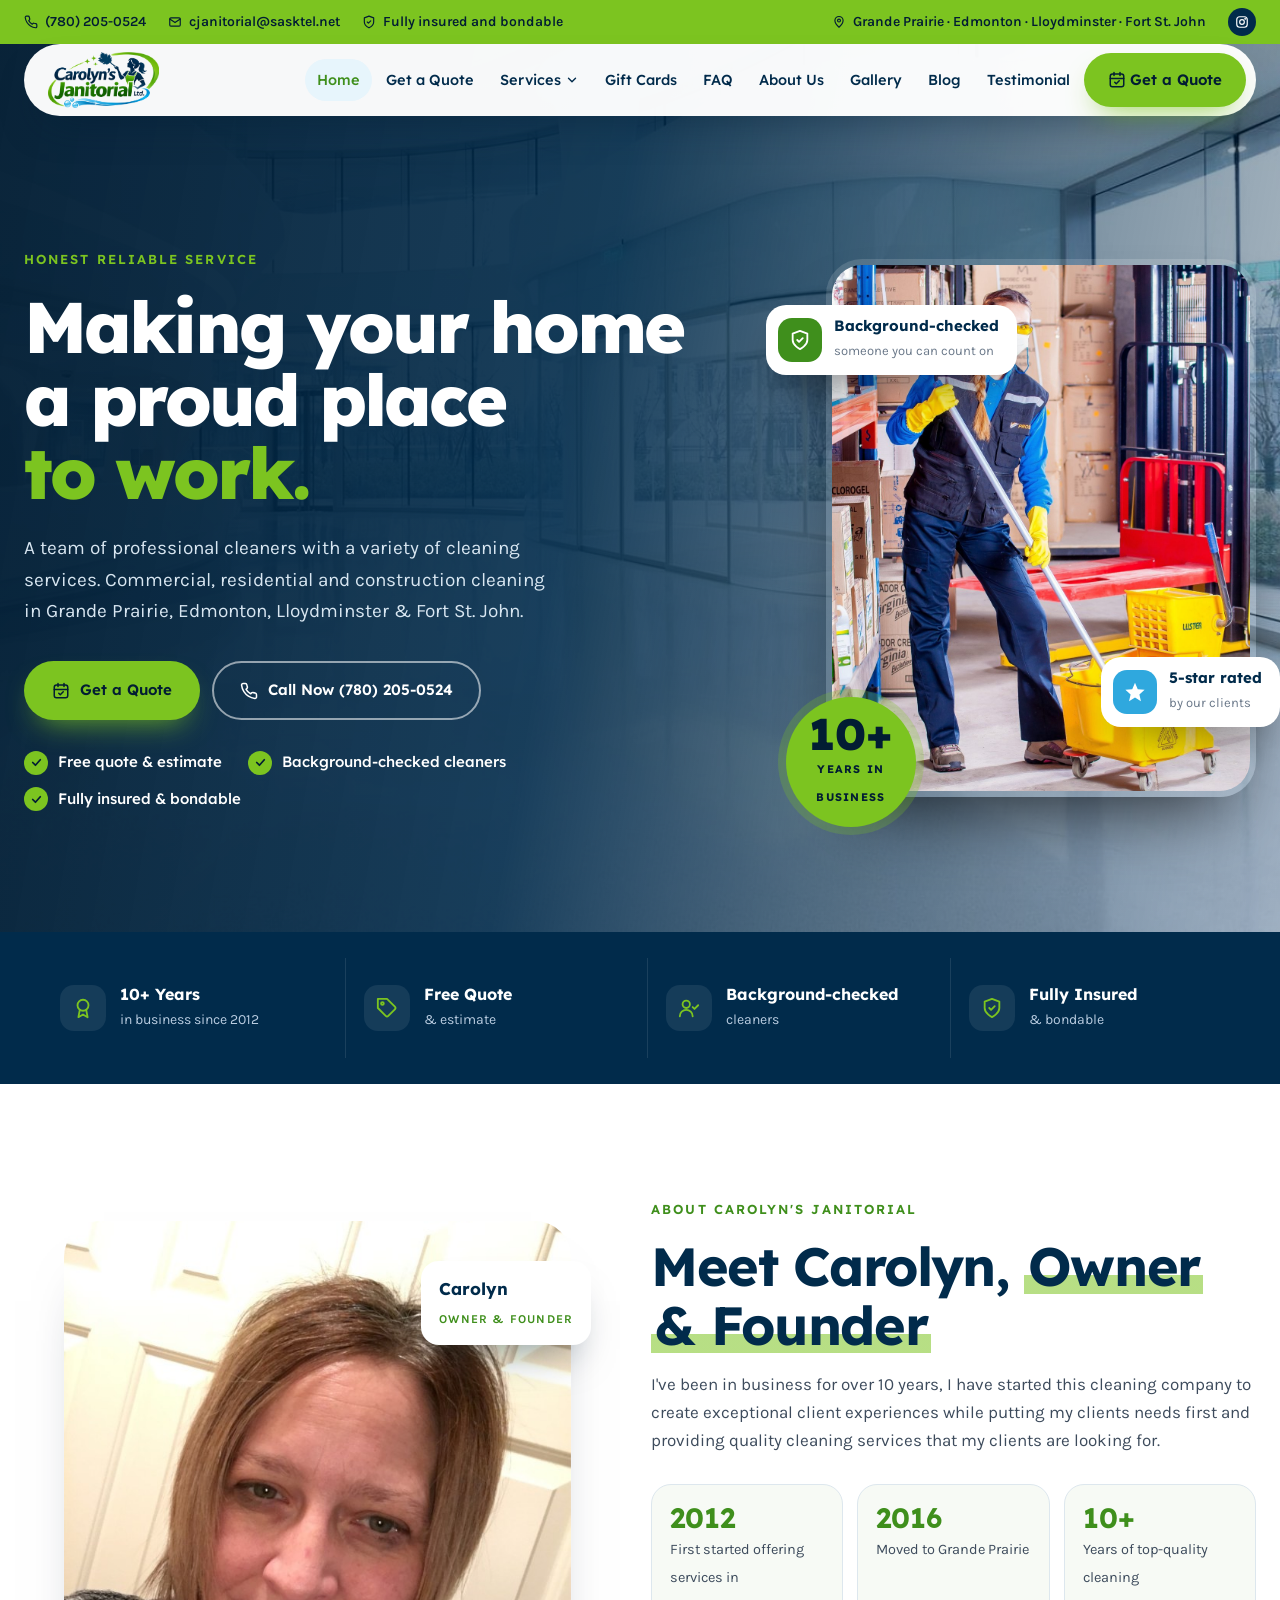
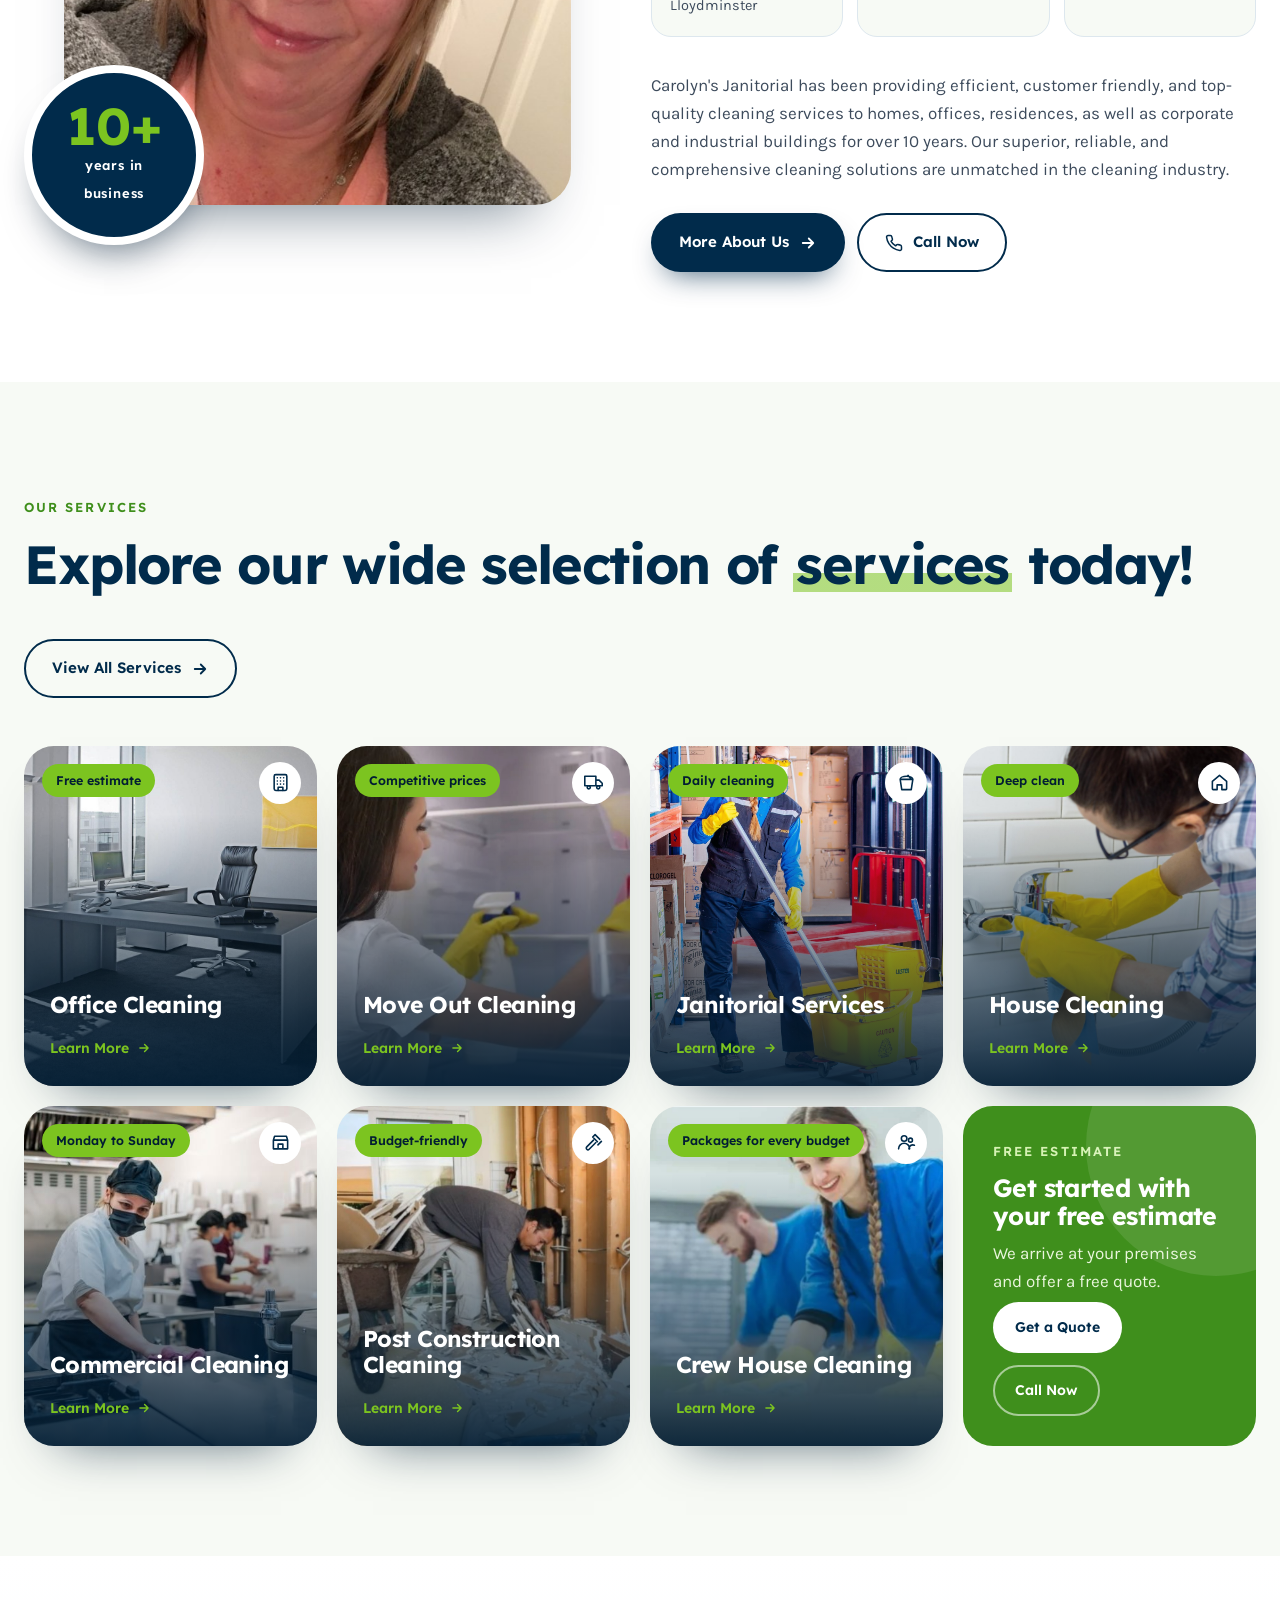
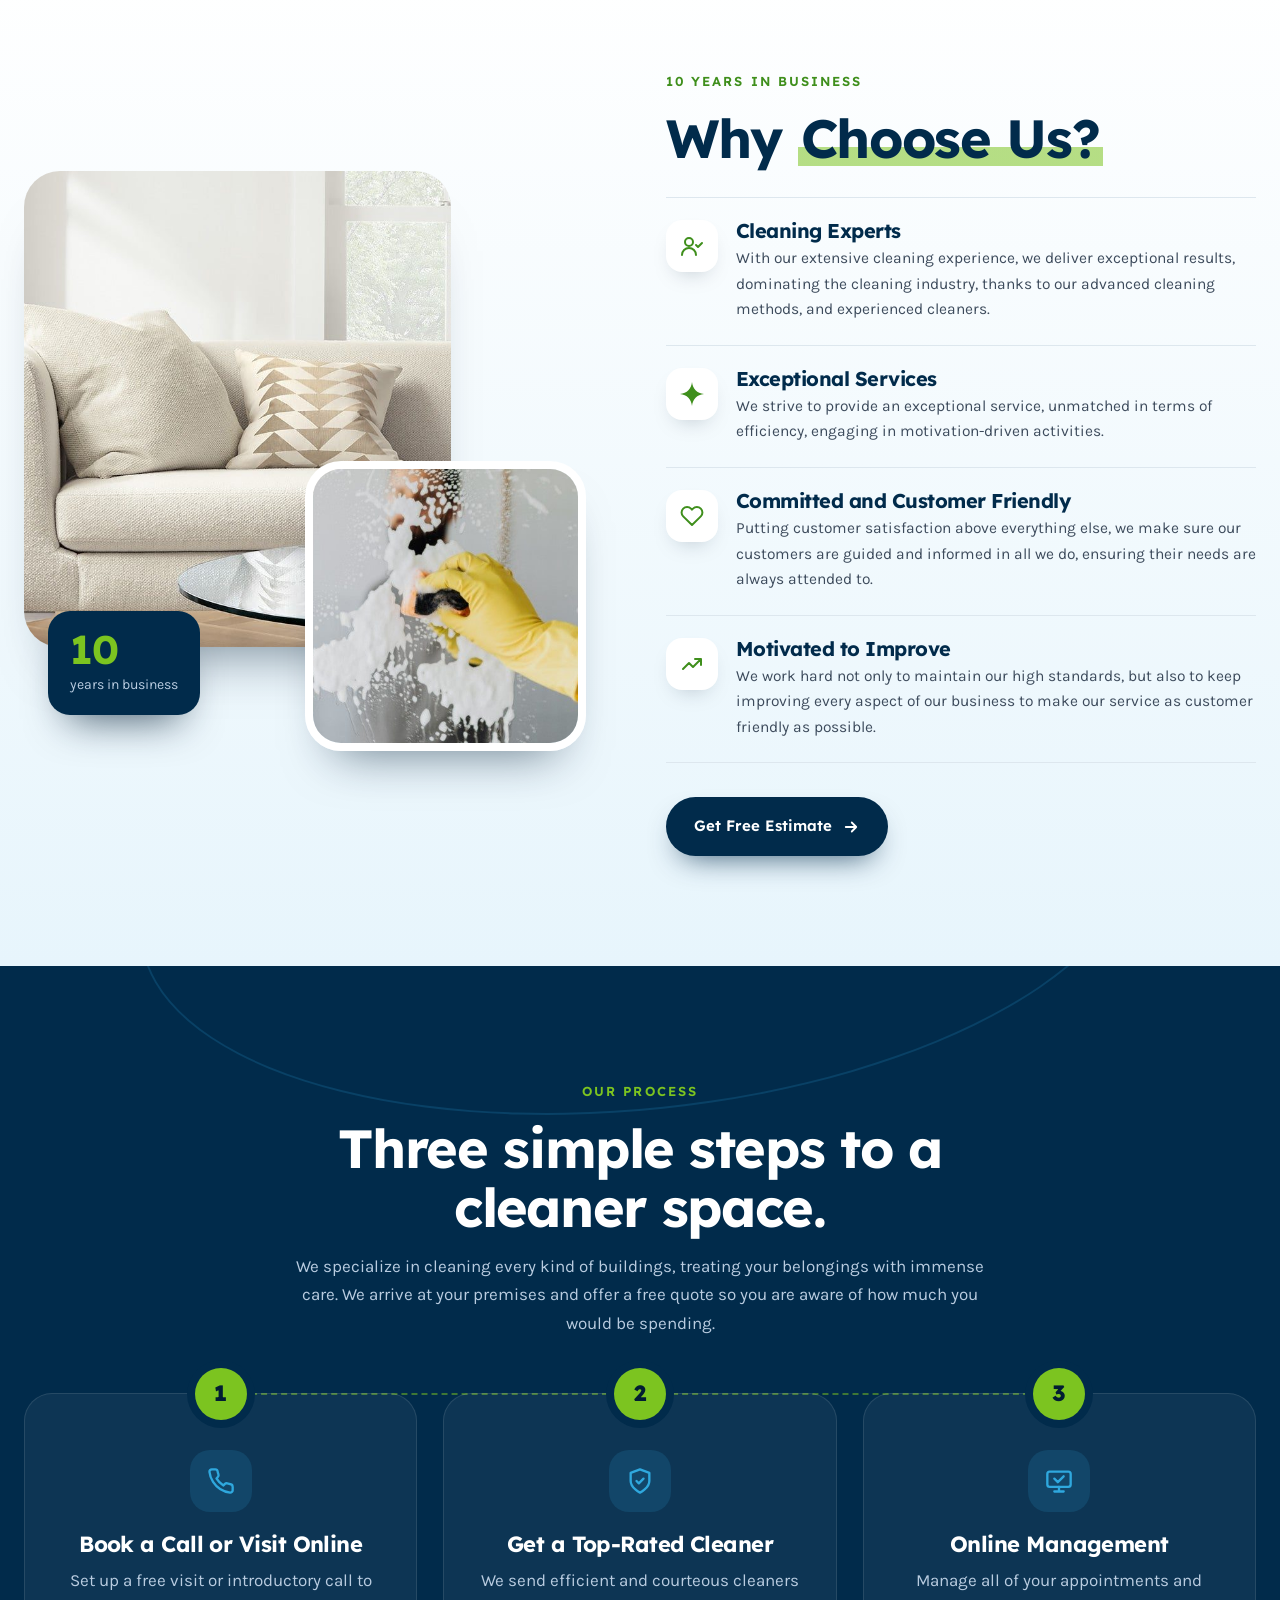
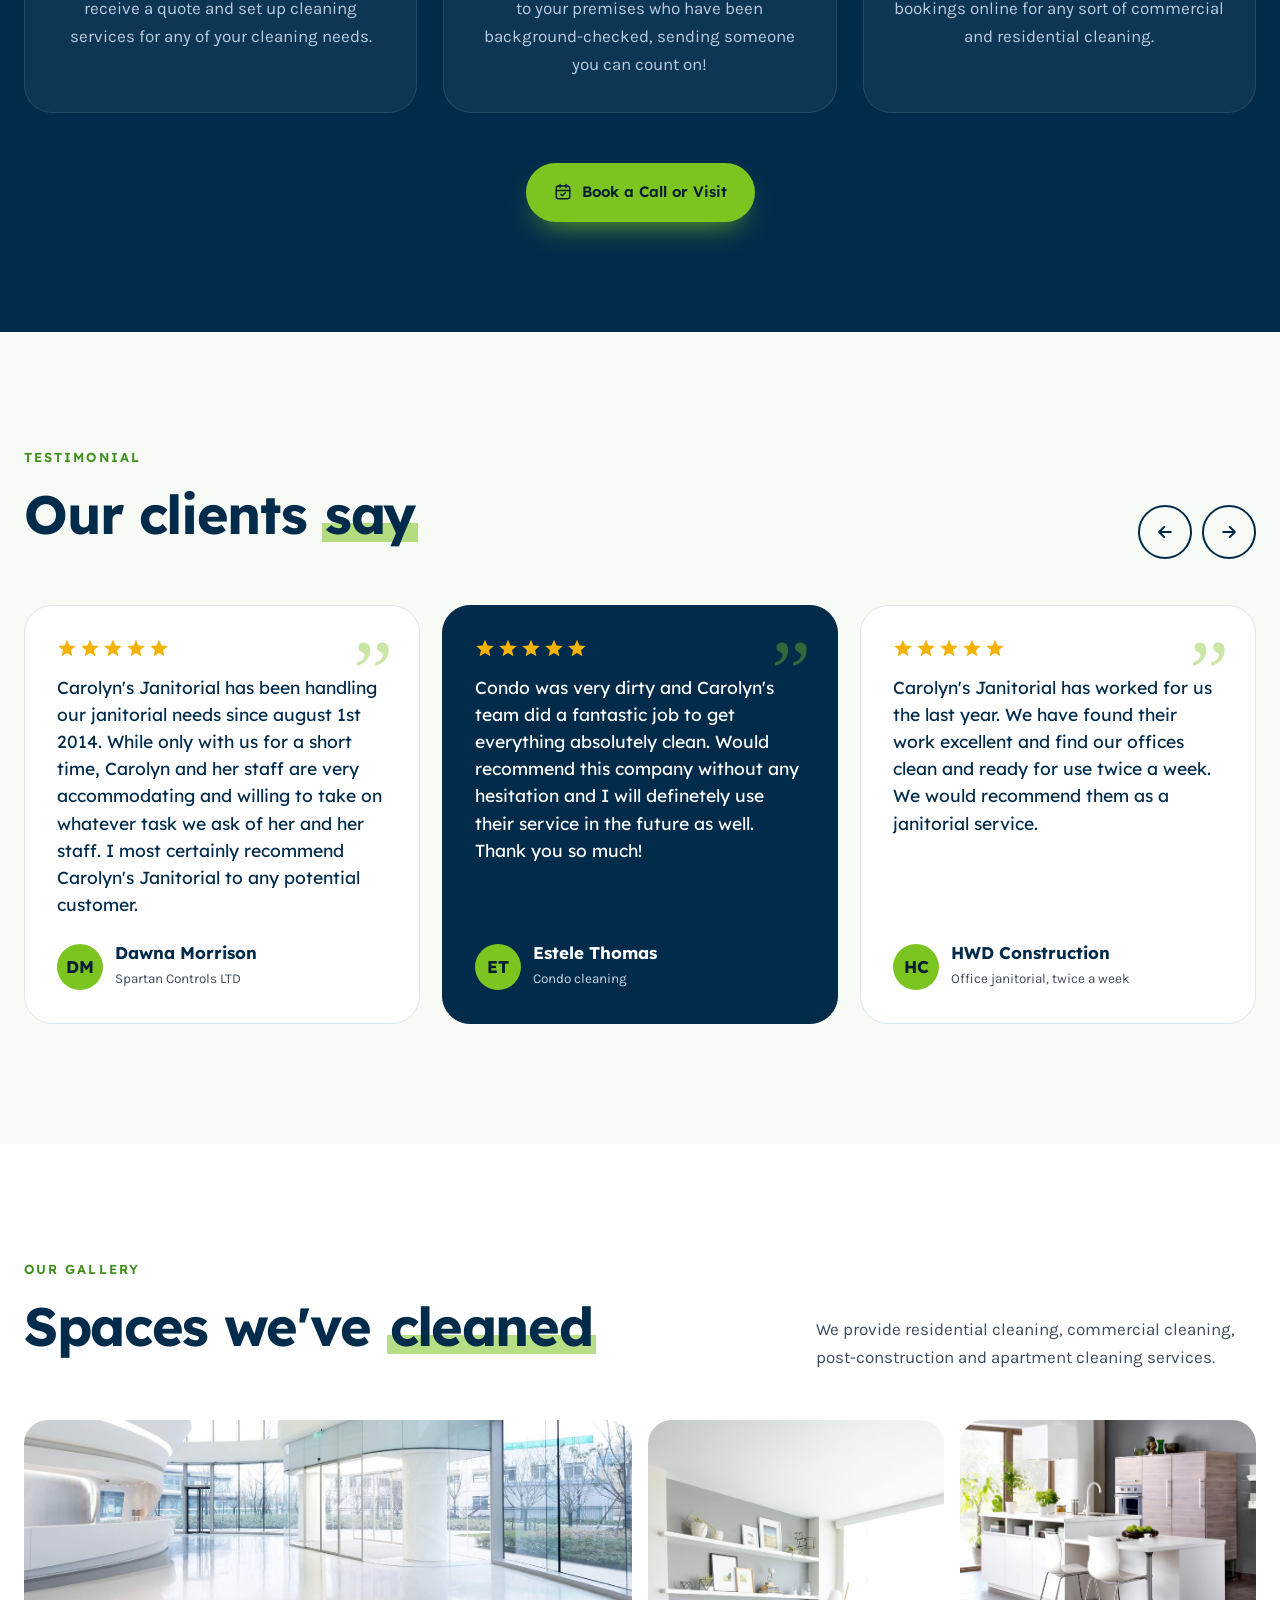
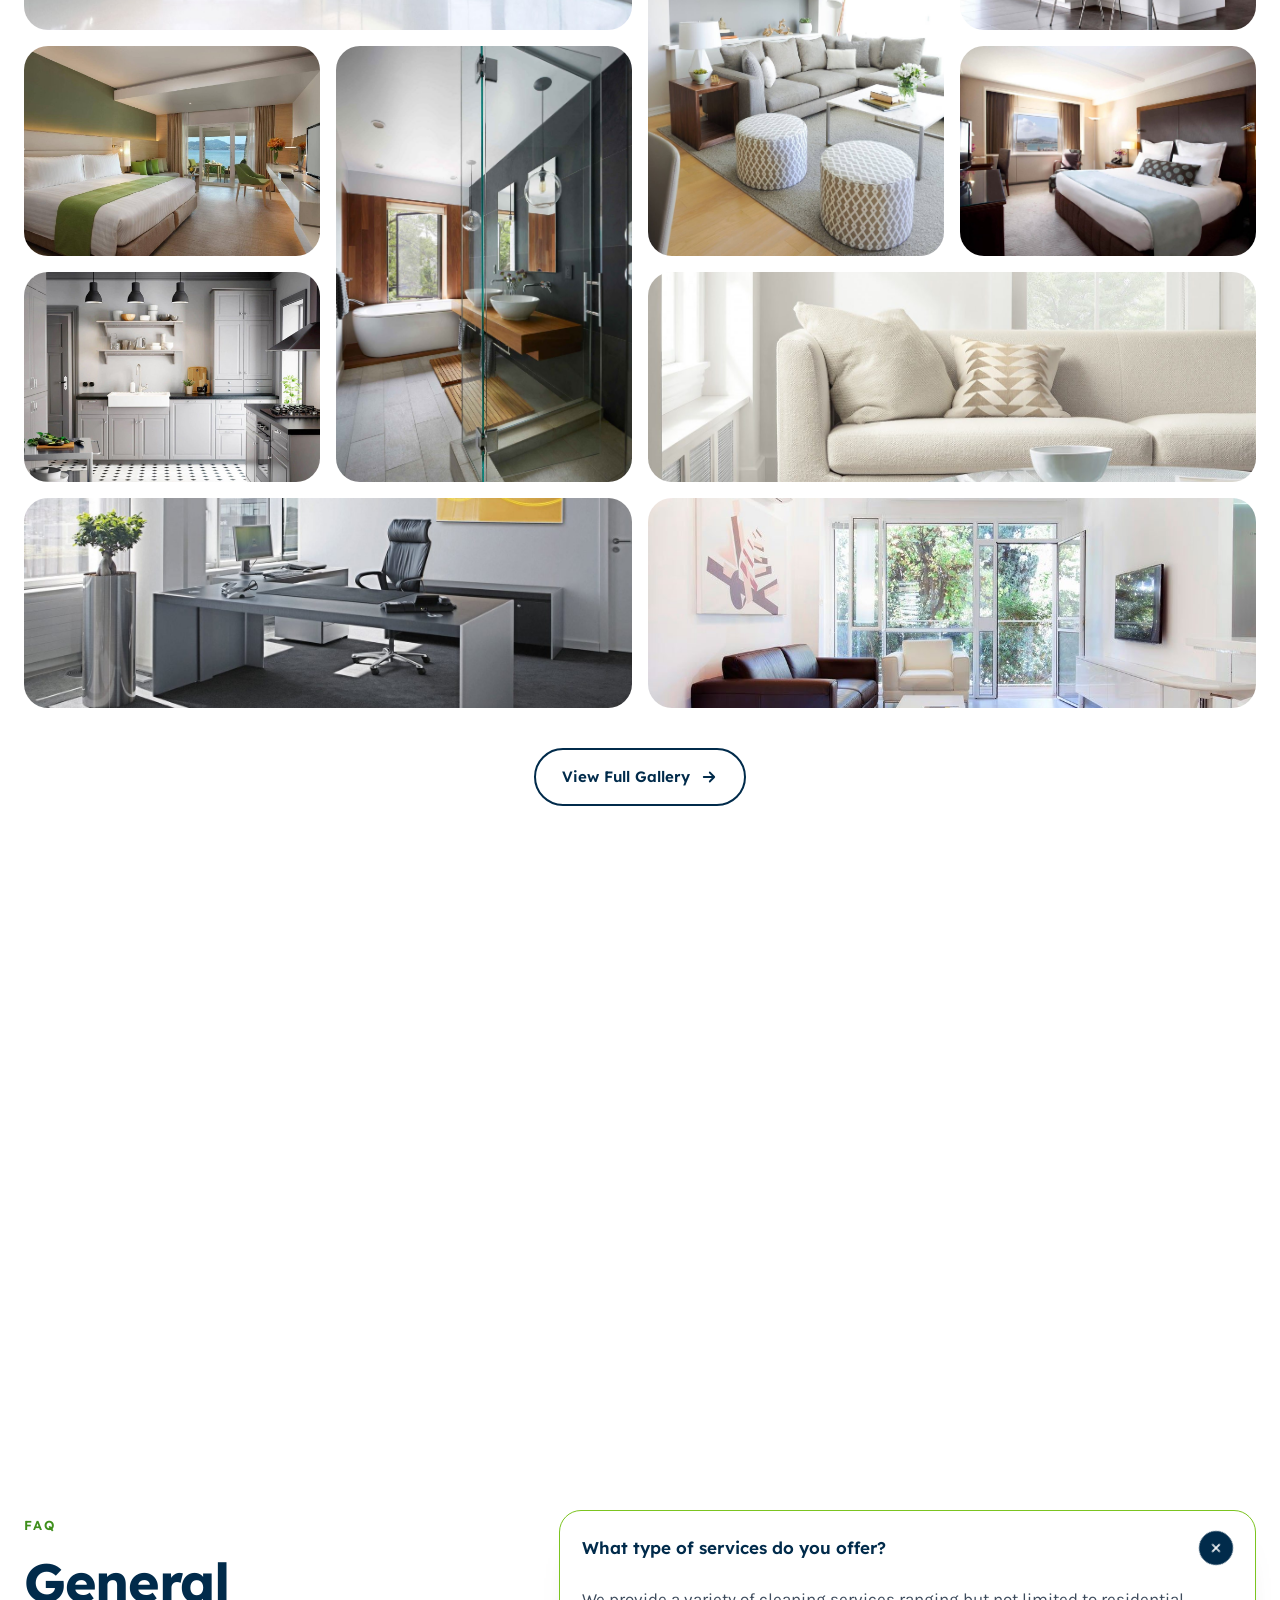
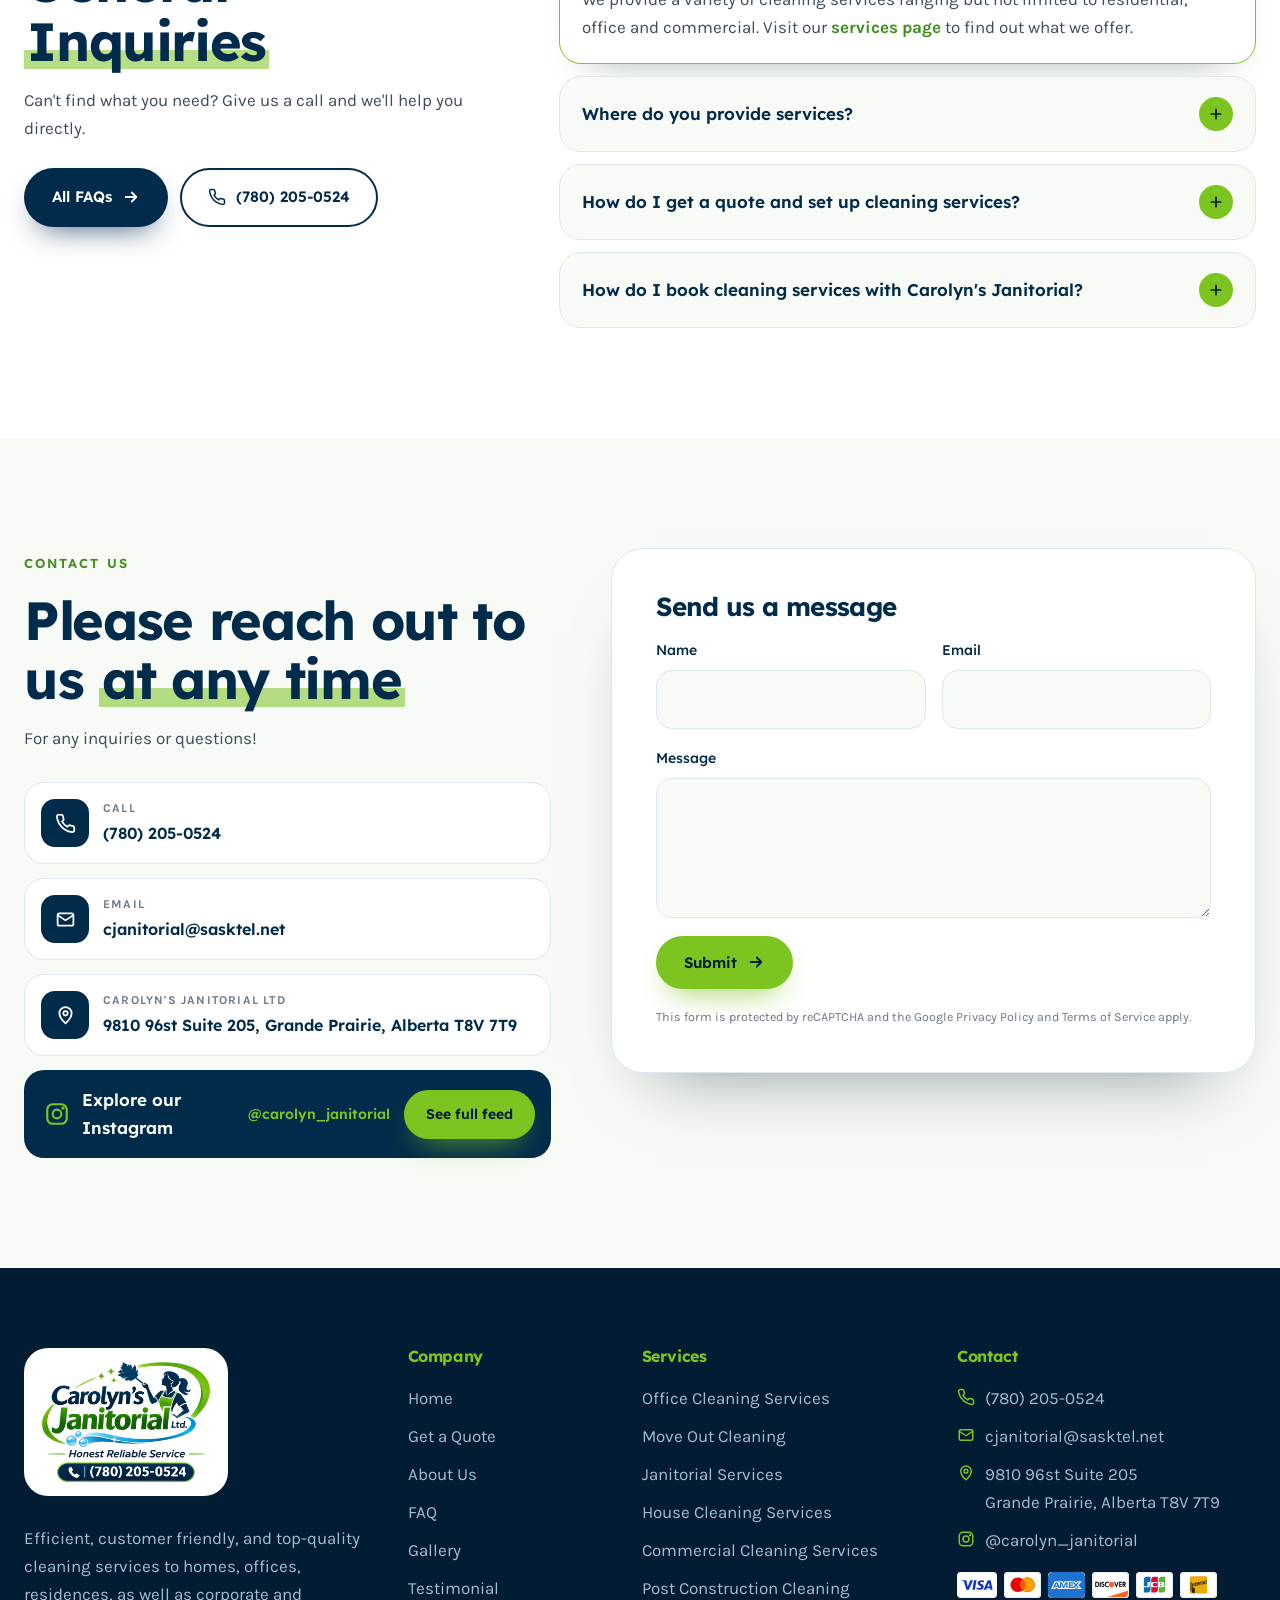
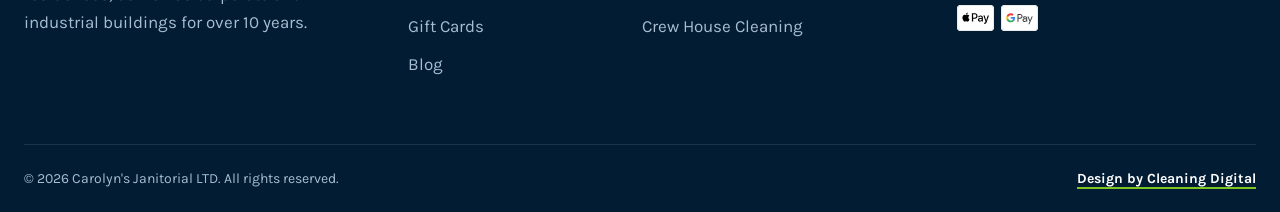
==== commit 637c1731: "Redesign: home and all inner pages" ====
--- a/index.html
+++ b/index.html
@@ -5,474 +5,250 @@
 <meta name="viewport" content="width=device-width, initial-scale=1">
 <title>Commercial, Residential &amp; Construction Cleaning Services | Carolyn's Janitorial</title>
 <meta name="description" content="Janitorial cleaning services in Grande Prairie, Edmonton, Lloydminster &amp; Fort St. John. Call (780) 205-0524 for a free estimate.">
-<meta name="theme-color" content="#4f4a9c">
-<link rel="icon" href="images/logo.png">
+<meta name="theme-color" content="#012b4b">
+<meta property="og:title" content="Commercial, Residential &amp; Construction Cleaning Services | Carolyn's Janitorial">
+<meta property="og:description" content="Janitorial cleaning services in Grande Prairie, Edmonton, Lloydminster &amp; Fort St. John. Call (780) 205-0524 for a free estimate.">
+<meta property="og:image" content="images/logo.png">
+<link rel="icon" href="images/logo-mark.png">
 <link rel="preconnect" href="https://fonts.googleapis.com">
 <link rel="preconnect" href="https://fonts.gstatic.com" crossorigin>
-<link href="https://fonts.googleapis.com/css2?family=Bricolage+Grotesque:opsz,wght@12..96,500;12..96,700;12..96,800&family=Figtree:wght@400;500;600;700&display=swap" rel="stylesheet">
-<style>
-:root{
-  --purple:#4f4a9c; --ink:#25214f; --green:#3f9139; --leaf:#e5f2df; --sky:#8fb2e3; --mist:#eef4fb; --paper:#fbfcfe; --text:#3b3a55; --line:#dfe6f1;
-  --head:'Bricolage Grotesque',system-ui,sans-serif; --body:'Figtree',system-ui,sans-serif;
-}
-*{box-sizing:border-box;margin:0;padding:0}
-html{scroll-behavior:smooth}
-body{font-family:var(--body);color:var(--text);background:var(--paper);line-height:1.6;-webkit-font-smoothing:antialiased;overflow-x:hidden}
-img{display:block;max-width:100%}
-a{color:inherit;text-decoration:none}
-h1,h2,h3{font-family:var(--head);color:var(--ink);line-height:1.05;letter-spacing:-.02em}
-.wrap{width:min(1200px,100% - 48px);margin-inline:auto}
-.btn{display:inline-flex;align-items:center;gap:10px;font-weight:700;font-size:15px;padding:15px 26px;border-radius:999px;transition:.25s;cursor:pointer;border:2px solid transparent;font-family:var(--body)}
-.btn-green{background:var(--green);color:#fff}.btn-green:hover{background:#2f7a2a;transform:translateY(-2px)}
-.btn-line{border-color:var(--purple);color:var(--purple)}.btn-line:hover{background:var(--purple);color:#fff}
-.btn-white{background:#fff;color:var(--purple)}.btn-white:hover{transform:translateY(-2px)}
-.btn-ghost{border-color:rgba(255,255,255,.55);color:#fff}.btn-ghost:hover{background:#fff;color:var(--ink)}
-.tag{display:inline-block;font-weight:700;font-size:13px;letter-spacing:.14em;text-transform:uppercase;color:var(--green)}
-
-/* top bar + header */
-.topbar{background:var(--ink);color:#d7d9f2;font-size:14px}
-.topbar .wrap{display:flex;justify-content:space-between;gap:16px;padding:9px 0;flex-wrap:wrap}
-.topbar a:hover{color:#fff}
-.topbar span{display:inline-flex;gap:18px;flex-wrap:wrap}
-header{position:sticky;top:0;z-index:50;background:rgba(251,252,254,.92);backdrop-filter:blur(10px);border-bottom:1px solid var(--line)}
-header .wrap{display:flex;align-items:center;justify-content:space-between;padding:10px 0}
-.logo img{height:78px;width:auto}
-nav{display:flex;align-items:center;gap:34px;font-weight:600;font-size:15px;color:var(--ink)}
-nav a:not(.btn):hover{color:var(--green)}
-.burger{display:none;background:none;border:0;width:44px;height:44px;cursor:pointer}
-.burger i{display:block;height:2px;background:var(--ink);margin:6px 8px;transition:.25s}
-
-/* hero */
-.hero{position:relative;background:linear-gradient(115deg,#1a1744 0%,#38338a 58%,#4f4a9c 100%);color:#fff;padding:96px 0 170px;overflow:hidden;clip-path:polygon(0 0,100% 0,100% 93%,0 100%)}
-.hero::before{content:"";position:absolute;width:720px;height:720px;border-radius:50%;left:-220px;bottom:-320px;background:radial-gradient(circle,rgba(143,178,227,.35),transparent 65%)}
-.hero .wrap{display:grid;grid-template-columns:1.05fr .95fr;gap:30px;align-items:center;position:relative;z-index:2}
-.pill{display:inline-flex;align-items:center;gap:10px;background:rgba(255,255,255,.1);border:1px solid rgba(255,255,255,.25);backdrop-filter:blur(8px);padding:9px 18px;border-radius:999px;font-size:13px;font-weight:700;letter-spacing:.12em;text-transform:uppercase}
-.pill i{width:9px;height:9px;border-radius:50%;background:#7be062;box-shadow:0 0 0 0 rgba(123,224,98,.7);animation:pulse 2s infinite}
-@keyframes pulse{70%{box-shadow:0 0 0 12px rgba(123,224,98,0)}100%{box-shadow:0 0 0 0 rgba(123,224,98,0)}}
-.hero h1{color:#fff;font-size:clamp(56px,8vw,128px);font-weight:800;line-height:.92;letter-spacing:-.035em;margin:26px 0 26px}
-.hero h1 span{display:block;overflow:hidden;padding-bottom:.06em}
-.hero h1 span b{display:inline-block;font-weight:800;animation:rise .9s cubic-bezier(.2,.8,.2,1) both}
-.hero h1 span:nth-child(2) b{animation-delay:.12s;color:transparent;-webkit-text-stroke:2.5px var(--sky)}
-.hero h1 span:nth-child(3) b{animation-delay:.24s;background:linear-gradient(transparent 64%,var(--green) 64% 92%,transparent 92%);padding-right:.08em}
-@keyframes rise{from{transform:translateY(110%)}to{transform:none}}
-.hero p.lead{font-size:19px;max-width:500px;color:#d9dcf5}
-.hero .cta{display:flex;gap:14px;flex-wrap:wrap;margin:34px 0 0}
-.glass{display:flex;gap:14px;flex-wrap:wrap;margin-top:44px}
-.glass div{background:rgba(255,255,255,.09);border:1px solid rgba(255,255,255,.2);backdrop-filter:blur(10px);border-radius:18px;padding:14px 20px;display:flex;align-items:center;gap:12px;font-size:14px;line-height:1.25;color:#d9dcf5}
-.glass b{font-family:var(--head);font-size:34px;font-weight:800;color:#fff;line-height:1}
-.areas{margin-top:26px;font-size:14px;color:#aeb4e6}
-.areas b{color:#fff}
-.photo{position:relative;height:680px;margin-right:calc((min(1200px,100vw - 48px) - 100vw)/2)}
-.slant{position:absolute;inset:0;clip-path:polygon(20% 0,100% 0,100% 100%,0 100%);background:#25214f}
-.slant img{width:100%;height:100%;object-fit:cover;object-position:50% 22%}
-.slant::after{content:"";position:absolute;inset:0;background:linear-gradient(180deg,transparent 55%,rgba(26,23,68,.55))}
-.ring{position:absolute;left:3%;top:34px;width:176px;height:176px;z-index:3;filter:drop-shadow(0 16px 26px rgba(0,0,0,.35))}
-.ring .spin{transform-origin:center;animation:spin 26s linear infinite}
-@keyframes spin{to{transform:rotate(360deg)}}
-.callcard{position:absolute;left:12%;bottom:50px;z-index:3;display:flex;align-items:center;gap:16px;background:rgba(255,255,255,.94);color:var(--ink);border-radius:20px;padding:16px 24px 16px 16px;box-shadow:0 24px 50px -16px rgba(0,0,0,.55);transition:.3s}
-.callcard:hover{transform:translateY(-4px)}
-.callcard .ph{width:54px;height:54px;border-radius:50%;background:var(--green);color:#fff;display:grid;place-items:center;animation:pulse2 2.2s infinite}
-@keyframes pulse2{0%{box-shadow:0 0 0 0 rgba(63,145,57,.55)}70%{box-shadow:0 0 0 16px rgba(63,145,57,0)}100%{box-shadow:0 0 0 0 rgba(63,145,57,0)}}
-.callcard svg{width:24px;height:24px}
-.callcard small{display:block;font-size:12px;font-weight:700;letter-spacing:.1em;text-transform:uppercase;color:#6d6c89}
-.callcard strong{font-family:var(--head);font-size:24px}
-.spark{position:absolute;z-index:3;width:30px;height:30px;color:#fff;animation:tw 2.6s ease-in-out infinite}
-@keyframes tw{0%,100%{transform:scale(.4) rotate(0);opacity:.3}50%{transform:scale(1) rotate(45deg);opacity:1}}
-.rb{position:absolute;bottom:-60px;border-radius:50%;border:1.5px solid rgba(255,255,255,.4);background:radial-gradient(circle at 30% 30%,rgba(255,255,255,.55),rgba(143,178,227,.1));animation:float linear infinite;z-index:1}
-@keyframes float{to{transform:translateY(-1100px) translateX(30px)}}
-
-/* services */
-.services{padding:90px 0 110px}
-.services .wrap{display:grid;grid-template-columns:.9fr 1.2fr;gap:70px;align-items:start}
-.sticky{position:sticky;top:110px}
-.sticky h2{font-size:clamp(36px,4.4vw,58px);font-weight:800;margin:12px 0 16px}
-.sticky p{max-width:380px;margin-bottom:28px}
-.preview{position:relative;aspect-ratio:4/4.3;border-radius:28px;overflow:hidden;background:var(--mist);margin-top:34px}
-.preview img{position:absolute;inset:0;width:100%;height:100%;object-fit:cover;opacity:0;transform:scale(1.06);transition:opacity .5s,transform .8s}
-.preview img.on{opacity:1;transform:scale(1)}
-.svc{border-top:1px solid var(--line)}
-.row{display:grid;grid-template-columns:70px 1fr 54px;gap:18px;align-items:center;padding:38px 0;border-bottom:1px solid var(--line);position:relative;transition:padding .3s}
-.row .n{font-family:var(--head);font-size:20px;font-weight:700;color:var(--sky)}
-.row h3{font-size:clamp(28px,3.2vw,42px);font-weight:700;transition:color .25s}
-.row p{margin-top:10px;max-width:520px}
-.row .arr{width:54px;height:54px;border-radius:50%;border:2px solid var(--line);display:grid;place-items:center;transition:.3s;color:var(--purple)}
-.row .arr svg{width:20px;height:20px}
-.row .mimg{display:none}
-.row:hover,.row.active{padding-left:14px}
-.row:hover h3,.row.active h3{color:var(--purple)}
-.row:hover .arr,.row.active .arr{background:var(--green);border-color:var(--green);color:#fff;transform:rotate(-45deg)}
-.row:hover .n,.row.active .n{color:var(--green)}
-
-/* why */
-.why{background:var(--ink);color:#cfd1ee;position:relative;overflow:hidden;padding:110px 0}
-.why::before{content:"";position:absolute;width:640px;height:640px;border-radius:50%;left:-200px;top:-260px;background:radial-gradient(circle,rgba(143,178,227,.22),transparent 65%)}
-.why .wrap{position:relative;display:grid;grid-template-columns:.8fr 1.3fr;gap:70px;align-items:center}
-.why h2{color:#fff;font-size:clamp(36px,4.4vw,58px);font-weight:800;margin:12px 0 30px}
-.why .badge{width:min(340px,80%)}
-.why .grid{display:grid;grid-template-columns:1fr 1fr;gap:1px;background:rgba(255,255,255,.14);border-radius:24px;overflow:hidden;margin-top:6px}
-.why .grid div{background:var(--ink);padding:34px 30px}
-.why .grid h3{color:#fff;font-size:24px;font-weight:700;margin-bottom:10px}
-.why .grid b{display:block;color:var(--sky);font-family:var(--head);font-size:14px;margin-bottom:16px;letter-spacing:.1em}
-
-/* process */
-.process{padding:110px 0;background:var(--paper)}
-.process .head{display:grid;grid-template-columns:1fr 1fr;gap:70px;align-items:end;margin-bottom:70px}
-.process h2{font-size:clamp(36px,4.4vw,58px);font-weight:800;margin-top:12px}
-.steps{display:grid;grid-template-columns:repeat(3,1fr);gap:34px;position:relative}
-.steps::before{content:"";position:absolute;left:8%;right:8%;top:42px;border-top:3px dotted #b5c3dc}
-.step{position:relative;text-align:center;padding:0 10px}
-.step .dot{width:84px;height:84px;border-radius:50%;margin:0 auto 26px;display:grid;place-items:center;color:#fff;font-family:var(--head);font-weight:800;font-size:34px;box-shadow:0 0 0 10px var(--paper);position:relative}
-.step:nth-child(1) .dot{background:#6dbb4f}
-.step:nth-child(2) .dot{background:#62c1ee}
-.step:nth-child(3) .dot{background:#0d2a76}
-.step h3{font-size:26px;font-weight:700;margin-bottom:12px}
-.step p{max-width:310px;margin:auto}
-
-/* gallery */
-.gallery{padding:110px 0 100px;background:var(--mist);overflow:hidden;position:relative}
-.gallery::before{content:"GALLERY";position:absolute;right:-20px;top:10px;font-family:var(--head);font-weight:800;font-size:clamp(120px,20vw,300px);line-height:1;color:transparent;-webkit-text-stroke:2px rgba(79,74,156,.12);pointer-events:none}
-.gallery .head{display:flex;justify-content:space-between;align-items:end;gap:40px;flex-wrap:wrap;position:relative}
-.gallery h2{font-size:clamp(36px,4.4vw,58px);font-weight:800;margin-top:12px}
-.gallery .head p{max-width:420px;margin-top:14px}
-.ctrl{display:flex;align-items:center;gap:14px}
-.ctrl button{width:58px;height:58px;border-radius:50%;border:2px solid var(--purple);background:transparent;color:var(--purple);cursor:pointer;display:grid;place-items:center;transition:.25s}
-.ctrl button:hover{background:var(--purple);color:#fff}
-.ctrl svg{width:22px;height:22px}
-.ctrl .count{font-family:var(--head);font-weight:700;color:var(--ink);min-width:78px;text-align:center;font-size:18px}
-.track{display:flex;align-items:flex-start;gap:24px;overflow-x:auto;scroll-snap-type:x mandatory;padding:56px max(24px,calc((100vw - 1200px)/2)) 20px;scroll-padding-left:max(24px,calc((100vw - 1200px)/2));scrollbar-width:none;cursor:grab;position:relative}
-.track::-webkit-scrollbar{display:none}
-.track.drag{cursor:grabbing;scroll-snap-type:none}
-.card{flex:none;width:340px;height:480px;border-radius:28px;overflow:hidden;position:relative;scroll-snap-align:start;background:#fff;box-shadow:0 30px 50px -34px rgba(37,33,79,.5)}
-.card:nth-child(even){margin-top:70px;height:410px}
-.card:nth-child(3n){width:420px}
-.card img{width:100%;height:100%;object-fit:cover;transition:transform .8s;user-select:none;-webkit-user-drag:none}
-.card:hover img{transform:scale(1.07)}
-.card span{position:absolute;left:16px;bottom:16px;background:rgba(255,255,255,.92);color:var(--ink);font-weight:700;font-size:14px;padding:8px 16px 8px 8px;border-radius:999px;display:flex;align-items:center;gap:10px}
-.card span i{font-style:normal;font-family:var(--head);background:var(--green);color:#fff;border-radius:50%;width:30px;height:30px;display:grid;place-items:center;font-size:12px}
-.prog{height:4px;border-radius:4px;background:#cfdbee;margin-top:36px;overflow:hidden}
-.prog i{display:block;height:100%;width:10%;background:var(--green);border-radius:4px;transition:width .15s}
-.lb{position:fixed;inset:0;background:rgba(20,18,50,.92);display:none;place-items:center;z-index:100;padding:30px;cursor:zoom-out}
-.lb.on{display:grid}.lb img{max-height:90vh;border-radius:14px}
-
-/* review + estimate */
-.duo{display:grid;grid-template-columns:1fr 1fr}
-.duo>div{padding:90px max(24px,calc((100vw - 1200px)/2)) 90px 60px}
-.duo .rev{background:var(--green);color:#fff;padding-left:max(24px,calc((100vw - 1200px)/2));padding-right:60px}
-.duo .est{background:var(--purple);color:#fff}
-.duo h2{color:#fff;font-size:clamp(30px,3.6vw,46px);font-weight:800;margin-bottom:28px;max-width:440px}
-.duo .stars{display:flex;gap:4px;margin-bottom:18px;color:#ffe27a}
-.duo .stars svg{width:26px;height:26px}
-.duo .btns{display:flex;gap:12px;flex-wrap:wrap}
-
-/* contact */
-.contact{padding:110px 0 90px}
-.contact .wrap{display:grid;grid-template-columns:.9fr 1.1fr;gap:70px}
-.contact h2{font-size:clamp(36px,4.4vw,58px);font-weight:800;margin:12px 0 16px}
-.info{margin-top:34px;display:grid;gap:22px}
-.info a,.info div{display:flex;gap:16px;align-items:flex-start;font-weight:600;color:var(--ink)}
-.info .ic{flex:none;width:48px;height:48px;border-radius:50%;background:var(--leaf);color:var(--green);display:grid;place-items:center}
-.info .ic svg{width:22px;height:22px}
-.info small{display:block;font-weight:500;color:#6d6c89;font-size:13px}
-.info a:hover span.t{color:var(--purple)}
-form{background:#fff;border:1px solid var(--line);border-radius:28px;padding:40px;box-shadow:0 30px 60px -40px rgba(37,33,79,.35);display:grid;gap:18px}
-form .two{display:grid;grid-template-columns:1fr 1fr;gap:18px}
-label{font-size:13px;font-weight:700;color:var(--ink);display:grid;gap:7px}
-input,textarea{font:inherit;padding:14px 16px;border:1.5px solid var(--line);border-radius:14px;background:var(--paper);color:var(--ink);width:100%}
-input:focus,textarea:focus{outline:none;border-color:var(--purple);background:#fff}
-textarea{min-height:140px;resize:vertical}
-form small{font-size:12px;color:#7a7996}
-.contact .wrap.solo{display:block}
-.insta{margin-top:70px;background:var(--leaf);border-radius:26px;padding:28px 36px;display:flex;justify-content:space-between;align-items:center;gap:20px;flex-wrap:wrap}
-.insta h3{font-size:26px}.insta p{font-weight:600;color:var(--green)}
-
-/* footer */
-footer{background:var(--ink);color:#c1c3e4;padding:70px 0 0}
-footer .top{display:grid;grid-template-columns:1.2fr 1fr 1fr;gap:50px;padding-bottom:50px}
-footer img.fl{height:96px;width:auto;margin-bottom:18px}
-footer h4{font-family:var(--head);color:#fff;font-size:18px;margin-bottom:16px}
-footer li{list-style:none;margin-bottom:10px}
-footer a:hover{color:#fff}
-.pay{display:flex;gap:8px;flex-wrap:wrap;margin-top:6px}
-.pay img{height:24px;width:auto;border-radius:4px}
-.bottom{border-top:1px solid rgba(255,255,255,.14);padding:22px 0;display:flex;justify-content:space-between;gap:12px;flex-wrap:wrap;font-size:14px}
-.bottom a{color:#fff;font-weight:700;border-bottom:1px solid var(--green)}
-
-.rv{opacity:0;transform:translateY(26px);transition:.8s}
-.rv.in{opacity:1;transform:none}
-
-@media (max-width:980px){
-  nav{position:fixed;inset:0 0 auto 0;top:0;background:var(--paper);flex-direction:column;padding:100px 24px 40px;gap:24px;font-size:20px;transform:translateY(-110%);transition:.4s;z-index:60;box-shadow:0 30px 60px rgba(0,0,0,.2)}
-  nav.open{transform:none}
-  .burger{display:block;position:relative;z-index:70}
-  .hero{padding:60px 0 120px}
-  .hero .wrap,.services .wrap,.why .wrap,.contact .wrap,.process .head{grid-template-columns:1fr;gap:44px}
-  .photo{height:520px;margin-right:0}.slant{clip-path:polygon(0 8%,100% 0,100% 100%,0 100%)}.ring{left:auto;right:10px;top:40px;width:130px;height:130px}.callcard{left:16px;bottom:24px}
-  .sticky{position:static}.preview{display:none}
-  .row{grid-template-columns:44px 1fr 46px;padding:28px 0}
-  .row .mimg{display:block;grid-column:2/4;border-radius:18px;aspect-ratio:16/10;object-fit:cover;width:100%;margin-top:6px}
-  .steps{grid-template-columns:1fr;gap:50px}.steps::before{display:none}
-  .duo{grid-template-columns:1fr}.duo>div,.duo .rev{padding:60px 24px}
-  footer .top{grid-template-columns:1fr 1fr}
-}
-@media (max-width:620px){
-  .topbar .hide-s{display:none}
-  .logo img{height:58px}
-  .photo{height:420px}.callcard strong{font-size:20px}.callcard .ph{width:44px;height:44px}.glass div{padding:12px 14px}.glass b{font-size:28px}.card{width:270px;height:380px}.card:nth-child(even){height:330px;margin-top:50px}.card:nth-child(3n){width:300px}.ctrl button{width:48px;height:48px}
-  .why .grid{grid-template-columns:1fr}
-  form{padding:26px 20px}form .two{grid-template-columns:1fr}
-  footer .top{grid-template-columns:1fr}
-}
-@media (prefers-reduced-motion:reduce){*{animation:none!important;transition:none!important}.rv{opacity:1;transform:none}}
-</style>
+<link href="https://fonts.googleapis.com/css2?family=Lexend:wght@400;500;600;700;800&family=Karla:wght@400;500;600;700&display=swap" rel="stylesheet">
+<link rel="stylesheet" href="assets/css/style.css">
+<script type="application/ld+json">{"@context": "https://schema.org", "@type": "HouseCleaningService", "name": "Carolyn's Janitorial Ltd.", "telephone": "+1-780-205-0524", "email": "cjanitorial@sasktel.net", "url": "https://www.carolynjanitorial.ca/", "image": "images/logo.png", "slogan": "Honest Reliable Service", "foundingDate": "2012", "address": {"@type": "PostalAddress", "streetAddress": "9810 96 St, Suite 205", "addressLocality": "Grande Prairie", "addressRegion": "AB", "postalCode": "T8V 7T9", "addressCountry": "CA"}, "areaServed": ["Grande Prairie", "Edmonton", "Lloydminster", "Fort St. John"], "founder": {"@type": "Person", "name": "Carolyn"}, "sameAs": ["https://www.instagram.com/carolyn_janitorial/"], "review": [{"@type": "Review", "author": {"@type": "Person", "name": "Dawna Morrison"}, "reviewBody": "Carolyn's Janitorial has been handling our janitorial needs since august 1st 2014. While only with us for a short time, Carolyn and her staff are very accommodating and willing to take on whatever task we ask of her and her staff. I most certainly recommend Carolyn's Janitorial to any potential customer.", "reviewRating": {"@type": "Rating", "ratingValue": 5}}, {"@type": "Review", "author": {"@type": "Person", "name": "Estele Thomas"}, "reviewBody": "Condo was very dirty and Carolyn's team did a fantastic job to get everything absolutely clean. Would recommend this company without any hesitation and I will definetely use their service in the future as well. Thank you so much!", "reviewRating": {"@type": "Rating", "ratingValue": 5}}, {"@type": "Review", "author": {"@type": "Person", "name": "HWD Construction"}, "reviewBody": "Carolyn's Janitorial has worked for us the last year. We have found their work excellent and find our offices clean and ready for use twice a week. We would recommend them as a janitorial service.", "reviewRating": {"@type": "Rating", "ratingValue": 5}}, {"@type": "Review", "author": {"@type": "Person", "name": "Michael P. Solomon"}, "reviewBody": "Carolyn and her team arrived promptly inside the estimated window and were very friendly and professional and got right to work, making sure to ask me for clarification on things I wanted cleaned and whether I wanted them done a certain way.", "reviewRating": {"@type": "Rating", "ratingValue": 5}}]}</script>
 </head>
 <body>
-
-<div class="topbar"><div class="wrap">
-  <span><a href="tel:+17802050524">(780) 205-0524</a><a href="mailto:cjanitorial@sasktel.net">cjanitorial@sasktel.net</a></span>
-  <span class="hide-s">9810 96st Suite 205, Grande Prairie, Alberta T8V 7T9</span>
+<svg width="0" height="0" style="position:absolute" aria-hidden="true"><defs>
+<symbol id="i-phone" viewBox="0 0 24 24" fill="none" stroke="currentColor" stroke-width="2" stroke-linecap="round" stroke-linejoin="round"><path d="M22 16.9v3a2 2 0 01-2.2 2 19.8 19.8 0 01-8.6-3.1 19.5 19.5 0 01-6-6A19.8 19.8 0 012.1 4.2 2 2 0 014.1 2h3a2 2 0 012 1.7c.1.9.4 1.8.7 2.7a2 2 0 01-.5 2.1L8.1 9.8a16 16 0 006 6l1.3-1.3a2 2 0 012.1-.4c.9.3 1.8.6 2.7.7a2 2 0 011.7 2z"/></symbol>
+<symbol id="i-mail" viewBox="0 0 24 24" fill="none" stroke="currentColor" stroke-width="2" stroke-linecap="round" stroke-linejoin="round"><rect x="3" y="5" width="18" height="14" rx="2"/><path d="M3 7l9 6 9-6"/></symbol>
+<symbol id="i-pin" viewBox="0 0 24 24" fill="none" stroke="currentColor" stroke-width="2" stroke-linecap="round" stroke-linejoin="round"><path d="M12 21s7-6.2 7-11.5A7 7 0 005 9.5C5 14.8 12 21 12 21z"/><circle cx="12" cy="9.5" r="2.5"/></symbol>
+<symbol id="i-shield" viewBox="0 0 24 24" fill="none" stroke="currentColor" stroke-width="2" stroke-linecap="round" stroke-linejoin="round"><path d="M12 22s8-4 8-10V5l-8-3-8 3v7c0 6 8 10 8 10z"/><path d="M9 12l2 2 4-4"/></symbol>
+<symbol id="i-check" viewBox="0 0 24 24" fill="none" stroke="currentColor" stroke-width="3.2" stroke-linecap="round" stroke-linejoin="round"><path d="M5 12l5 5 9-10"/></symbol>
+<symbol id="i-arrow" viewBox="0 0 24 24" fill="none" stroke="currentColor" stroke-width="2.4" stroke-linecap="round" stroke-linejoin="round"><path d="M5 12h14M13 6l6 6-6 6"/></symbol>
+<symbol id="i-left" viewBox="0 0 24 24" fill="none" stroke="currentColor" stroke-width="2.4" stroke-linecap="round" stroke-linejoin="round"><path d="M19 12H5M11 6l-6 6 6 6"/></symbol>
+<symbol id="i-down" viewBox="0 0 24 24" fill="none" stroke="currentColor" stroke-width="2.4" stroke-linecap="round" stroke-linejoin="round"><path d="M6 9l6 6 6-6"/></symbol>
+<symbol id="i-right" viewBox="0 0 24 24" fill="none" stroke="currentColor" stroke-width="2.4" stroke-linecap="round" stroke-linejoin="round"><path d="M9 6l6 6-6 6"/></symbol>
+<symbol id="i-x" viewBox="0 0 24 24" fill="none" stroke="currentColor" stroke-width="2.4" stroke-linecap="round"><path d="M6 6l12 12M18 6L6 18"/></symbol>
+<symbol id="i-plus" viewBox="0 0 24 24" fill="none" stroke="currentColor" stroke-width="2.6" stroke-linecap="round"><path d="M12 5v14M5 12h14"/></symbol>
+<symbol id="i-star" viewBox="0 0 24 24" fill="currentColor"><path d="M12 2l3 6.9 7.5.7-5.7 5 1.7 7.4L12 18.1 5.5 22l1.7-7.4-5.7-5 7.5-.7z"/></symbol>
+<symbol id="i-spark" viewBox="0 0 24 24" fill="currentColor"><path d="M12 0c.6 6.5 5 11.4 12 12-7 .6-11.4 5.5-12 12-.6-6.5-5-11.4-12-12 7-.6 11.4-5.5 12-12z"/></symbol>
+<symbol id="i-cal" viewBox="0 0 24 24" fill="none" stroke="currentColor" stroke-width="2" stroke-linecap="round" stroke-linejoin="round"><rect x="3" y="4" width="18" height="17" rx="3"/><path d="M8 2v4M16 2v4M3 10h18M9 15l2 2 4-4"/></symbol>
+<symbol id="i-award" viewBox="0 0 24 24" fill="none" stroke="currentColor" stroke-width="2" stroke-linecap="round" stroke-linejoin="round"><circle cx="12" cy="9" r="6"/><path d="M8.5 14L7 22l5-3 5 3-1.5-8"/></symbol>
+<symbol id="i-tag" viewBox="0 0 24 24" fill="none" stroke="currentColor" stroke-width="2" stroke-linecap="round" stroke-linejoin="round"><path d="M20.6 13.4l-7.2 7.2a2 2 0 01-2.8 0L2 12V2h10l8.6 8.6a2 2 0 010 2.8z"/><circle cx="7" cy="7" r="1.5"/></symbol>
+<symbol id="i-screen" viewBox="0 0 24 24" fill="none" stroke="currentColor" stroke-width="2" stroke-linecap="round" stroke-linejoin="round"><rect x="2" y="4" width="20" height="13" rx="2"/><path d="M8 21h8M12 17v4M8 10l3 3 5-5"/></symbol>
+<symbol id="i-office" viewBox="0 0 24 24" fill="none" stroke="currentColor" stroke-width="2" stroke-linecap="round" stroke-linejoin="round"><rect x="4" y="2" width="16" height="20" rx="2"/><path d="M9 22v-4h6v4M8 6h.01M12 6h.01M16 6h.01M8 10h.01M12 10h.01M16 10h.01M8 14h.01M12 14h.01M16 14h.01"/></symbol>
+<symbol id="i-home" viewBox="0 0 24 24" fill="none" stroke="currentColor" stroke-width="2" stroke-linecap="round" stroke-linejoin="round"><path d="M3 10.5L12 3l9 7.5V20a1 1 0 01-1 1h-5v-6H9v6H4a1 1 0 01-1-1z"/></symbol>
+<symbol id="i-bucket" viewBox="0 0 24 24" fill="none" stroke="currentColor" stroke-width="2" stroke-linecap="round" stroke-linejoin="round"><path d="M4 8h16l-2 13H6zM4 8a8 4 0 0116 0M14 3l4 5"/></symbol>
+<symbol id="i-store" viewBox="0 0 24 24" fill="none" stroke="currentColor" stroke-width="2" stroke-linecap="round" stroke-linejoin="round"><path d="M3 9l1.5-5h15L21 9M3 9v11h18V9M3 9h18M9 20v-6h6v6"/></symbol>
+<symbol id="i-hammer" viewBox="0 0 24 24" fill="none" stroke="currentColor" stroke-width="2" stroke-linecap="round" stroke-linejoin="round"><path d="M15 12l-8.5 8.5a2.1 2.1 0 01-3-3L12 9M17.6 15L22 10.6M20 8l-6-6-3 3 6 6"/></symbol>
+<symbol id="i-truck" viewBox="0 0 24 24" fill="none" stroke="currentColor" stroke-width="2" stroke-linecap="round" stroke-linejoin="round"><path d="M1 4h14v12H1zM15 9h4l4 4v3h-8"/><circle cx="6" cy="18" r="2"/><circle cx="18" cy="18" r="2"/></symbol>
+<symbol id="i-crew" viewBox="0 0 24 24" fill="none" stroke="currentColor" stroke-width="2" stroke-linecap="round" stroke-linejoin="round"><circle cx="9" cy="7" r="3.5"/><circle cx="17" cy="9" r="2.5"/><path d="M2 20a7 7 0 0114 0M15 20a5 5 0 017-4.6"/></symbol>
+<symbol id="i-users" viewBox="0 0 24 24" fill="none" stroke="currentColor" stroke-width="2" stroke-linecap="round" stroke-linejoin="round"><circle cx="9" cy="8" r="4"/><path d="M2 21a7 7 0 0114 0M16 11l2 2 4-4"/></symbol>
+<symbol id="i-heart" viewBox="0 0 24 24" fill="none" stroke="currentColor" stroke-width="2" stroke-linecap="round" stroke-linejoin="round"><path d="M20.8 4.6a5.5 5.5 0 00-7.8 0L12 5.7l-1-1.1a5.5 5.5 0 00-7.8 7.8L12 21l8.8-8.6a5.5 5.5 0 000-7.8z"/></symbol>
+<symbol id="i-trend" viewBox="0 0 24 24" fill="none" stroke="currentColor" stroke-width="2" stroke-linecap="round" stroke-linejoin="round"><path d="M3 17l6-6 4 4 8-8M15 7h6v6"/></symbol>
+<symbol id="i-leaf" viewBox="0 0 24 24" fill="none" stroke="currentColor" stroke-width="2" stroke-linecap="round" stroke-linejoin="round"><path d="M11 20A7 7 0 014 13c0-6 7-10 16-10 0 9-4 16-10 16zM4 21c3-5 6-8 10-10"/></symbol>
+<symbol id="i-ig" viewBox="0 0 24 24" fill="none" stroke="currentColor" stroke-width="2" stroke-linecap="round" stroke-linejoin="round"><rect x="3" y="3" width="18" height="18" rx="5"/><circle cx="12" cy="12" r="4"/><circle cx="17.5" cy="6.5" r=".6" fill="currentColor"/></symbol>
+<symbol id="i-gift" viewBox="0 0 24 24" fill="none" stroke="currentColor" stroke-width="2" stroke-linecap="round" stroke-linejoin="round"><rect x="3" y="8" width="18" height="13" rx="1"/><path d="M12 8v13M3 12h18M12 8S10 3 7.5 3a2.5 2.5 0 000 5M12 8s2-5 4.5-5a2.5 2.5 0 010 5"/></symbol>
+</defs></svg>
+<div class="util"><div class="wrap">
+  <span><a href="tel:+17802050524"><svg class="ic"><use href="#i-phone"/></svg>(780) 205-0524</a><a href="mailto:cjanitorial@sasktel.net"><svg class="ic"><use href="#i-mail"/></svg>cjanitorial@sasktel.net</a><em class="hide"><svg class="ic"><use href="#i-shield"/></svg>Fully insured and bondable</em></span>
+  <span><em class="hide"><svg class="ic"><use href="#i-pin"/></svg>Grande Prairie · Edmonton · Lloydminster · Fort St. John</em><a class="ig" href="https://www.instagram.com/carolyn_janitorial/" target="_blank" rel="noopener" aria-label="Instagram"><svg class="ic"><use href="#i-ig"/></svg></a></span>
 </div></div>
-
-<header><div class="wrap">
-  <a class="logo" href="#top" aria-label="Carolyn's Janitorial LTD home"><img src="images/logo.png" alt="Carolyn's Janitorial Ltd."></a>
-  <button class="burger" aria-label="Menu" aria-expanded="false"><i></i><i></i></button>
-  <nav id="nav">
-    <a href="#services">Services</a>
-    <a href="#why">Why Choose Us</a>
-    <a href="#process">Our Process</a>
-    <a href="#gallery">Gallery</a>
-    <a href="#contact">Contact</a>
-    <a class="btn btn-green" href="#estimate">Get Free Estimate</a>
+<header class="hdr" id="hdr"><div class="wrap"><div class="bar">
+  <a class="logo" href="index.html" aria-label="Carolyn's Janitorial Ltd. home"><img src="images/logo-mark.png" alt="Carolyn's Janitorial Ltd." width="1265" height="641"></a>
+  <button class="burger" aria-label="Menu" aria-expanded="false"><i></i><i></i><i></i></button>
+  <nav class="menu" aria-label="Main">
+    <a href="index.html" class="on">Home</a><a href="get-a-quote.html">Get a Quote</a><div class="dd"><a href="services.html" aria-haspopup="true">Services <svg class="ic"><use href="#i-down"/></svg></a><div class="sub"><div><a href="office-cleaning.html"><i><svg class="ic"><use href="#i-office"/></svg></i>Office Cleaning Services</a><a href="move-out-cleaning.html"><i><svg class="ic"><use href="#i-truck"/></svg></i>Move Out Cleaning</a><a href="janitorial-services.html"><i><svg class="ic"><use href="#i-bucket"/></svg></i>Janitorial Services</a><a href="house-cleaning.html"><i><svg class="ic"><use href="#i-home"/></svg></i>House Cleaning Services</a><a href="commercial-cleaning.html"><i><svg class="ic"><use href="#i-store"/></svg></i>Commercial Cleaning Services</a><a href="post-construction-cleaning.html"><i><svg class="ic"><use href="#i-hammer"/></svg></i>Post Construction Cleaning</a><a href="crew-house-cleaning.html"><i><svg class="ic"><use href="#i-crew"/></svg></i>Crew House Cleaning</a></div></div></div><a href="https://www.carolynjanitorial.ca/s/gift-cards" target="_blank" rel="noopener">Gift Cards</a><a href="faq.html">FAQ</a><a href="about.html">About Us</a><a href="gallery.html">Gallery</a><a href="https://www.carolynjanitorial.ca/s/stories" target="_blank" rel="noopener">Blog</a><a href="testimonial.html">Testimonial</a>
+    <a class="cta btn b-lime" href="get-a-quote.html"><svg class="ic"><use href="#i-cal"/></svg>Get a Quote</a>
   </nav>
-</div></header>
-
+  <a class="callpill" href="tel:+17802050524"><i><svg class="ic"><use href="#i-phone"/></svg></i><span><small>CALL NOW</small><b>(780) 205-0524</b></span></a>
+</div></div></header>
 <main id="top">
-<!-- HERO -->
-<section class="hero" id="hero">
+<section class="hero" id="hero"><img src="images/gallery-01.jpg" alt="">
   <div class="wrap">
     <div>
-      <span class="pill"><i></i>Honest Reliable Service</span>
-      <h1><span><b>Honest.</b></span><span><b>Reliable.</b></span><span><b>Spotless.</b></span></h1>
-      <p class="lead">Commercial, residential and construction cleaning from a team Grande Prairie businesses and families already count on.</p>
-      <div class="cta">
-        <a class="btn btn-green" href="#estimate">Get Free Estimate</a>
-        <a class="btn btn-ghost" href="tel:+17802050524">Call (780) 205-0524</a>
-      </div>
-      <div class="glass">
-        <div><b>10</b><span>years<br>in business</span></div>
-        <div><b>Free</b><span>quote &amp;<br>estimate</span></div>
-        <div><b>&#10003;</b><span>background-checked<br>cleaners</span></div>
-      </div>
-      <p class="areas"><b>We serve</b> Grande Prairie, Edmonton, Lloydminster &amp; Fort St. John</p>
-    </div>
-    <div class="photo">
-      <div class="slant"><img src="images/worker.jpg" alt="Carolyn's Janitorial cleaner with a mop and bucket"></div>
-<span class="spark" style="left:34%;top:70px"><svg viewBox="0 0 24 24" fill="currentColor"><path d="M12 0c.6 6.5 5 11.4 12 12-7 .6-11.4 5.5-12 12-.6-6.5-5-11.4-12-12 7-.6 11.4-5.5 12-12z"/></svg></span><span class="spark" style="right:9%;top:150px;animation-delay:.9s;width:22px;height:22px"><svg viewBox="0 0 24 24" fill="currentColor"><path d="M12 0c.6 6.5 5 11.4 12 12-7 .6-11.4 5.5-12 12-.6-6.5-5-11.4-12-12 7-.6 11.4-5.5 12-12z"/></svg></span><span class="spark" style="right:30%;bottom:170px;animation-delay:1.6s;width:26px;height:26px"><svg viewBox="0 0 24 24" fill="currentColor"><path d="M12 0c.6 6.5 5 11.4 12 12-7 .6-11.4 5.5-12 12-.6-6.5-5-11.4-12-12 7-.6 11.4-5.5 12-12z"/></svg></span>
-      <svg class="ring" viewBox="0 0 200 200" aria-label="10 years in business">
-        <circle cx="100" cy="100" r="98" fill="#3f9139"/>
-        <circle cx="100" cy="100" r="86" fill="none" stroke="#fff" stroke-opacity=".5" stroke-dasharray="2 5" stroke-width="2"/>
-        <defs><path id="cp" d="M100,100 m-70,0 a70,70 0 1,1 140,0 a70,70 0 1,1 -140,0"/></defs>
-        <g class="spin"><text font-family="Figtree,sans-serif" font-size="15" font-weight="700" letter-spacing="3.4" fill="#fff"><textPath href="#cp">IN BUSINESS &#8226; CAROLYN'S JANITORIAL &#8226; </textPath></text></g>
-        <text x="100" y="116" text-anchor="middle" font-family="Bricolage Grotesque,sans-serif" font-weight="800" font-size="62" fill="#fff">10</text>
-        <text x="100" y="138" text-anchor="middle" font-family="Figtree,sans-serif" font-weight="700" font-size="14" letter-spacing="3" fill="#fff">YEARS</text>
-      </svg>
-      <a class="callcard" href="tel:+17802050524"><span class="ph"><svg viewBox="0 0 24 24" fill="none" stroke="currentColor" stroke-width="2" stroke-linecap="round" stroke-linejoin="round"><path d="M22 16.9v3a2 2 0 01-2.2 2 19.8 19.8 0 01-8.6-3.1 19.5 19.5 0 01-6-6A19.8 19.8 0 012.1 4.2 2 2 0 014.1 2h3a2 2 0 012 1.7c.1.9.4 1.8.7 2.7a2 2 0 01-.5 2.1L8.1 9.8a16 16 0 006 6l1.3-1.3a2 2 0 012.1-.4c.9.3 1.8.6 2.7.7a2 2 0 011.7 2z"/></svg></span><span><small>Free estimate</small><strong>(780) 205-0524</strong></span></a>
+      <span class="eyebrow">Honest Reliable Service</span>
+      <h1><span>Making your home</span> <span>a proud place</span> <span>to work.</span></h1>
+      <p class="lead">A team of professional cleaners with a variety of cleaning services. Commercial, residential and construction cleaning in Grande Prairie, Edmonton, Lloydminster &amp; Fort St. John.</p>
+      <div class="btns"><a class="btn b-lime" href="get-a-quote.html"><svg class="ic"><use href="#i-cal"/></svg>Get a Quote</a><a class="btn b-glass" href="tel:+17802050524"><svg class="ic"><use href="#i-phone"/></svg>Call Now (780) 205-0524</a></div>
+      <div class="chk"><span><i><svg class="ic"><use href="#i-check"/></svg></i>Free quote &amp; estimate</span><span><i><svg class="ic"><use href="#i-check"/></svg></i>Background-checked cleaners</span><span><i><svg class="ic"><use href="#i-check"/></svg></i>Fully insured &amp; bondable</span></div>
+    </div>
+    <div class="hcard">
+      <div class="ph"><img src="images/worker.jpg" alt="Carolyn's Janitorial cleaner with a mop and bucket"></div>
+      <div class="float f1"><i><svg class="ic"><use href="#i-shield"/></svg></i><span><b>Background-checked</b><small>someone you can count on</small></span></div>
+      <div class="float f2"><i><svg class="ic"><use href="#i-star"/></svg></i><span><b>5-star rated</b><small>by our clients</small></span></div>
+      <div class="yrs"><div><strong>10+</strong><span>Years in<br>business</span></div></div>
     </div>
   </div>
 </section>
-
-<!-- SERVICES -->
-<section class="services" id="services">
-  <div class="wrap">
-    <div class="sticky rv">
-      <span class="tag">Our Services</span>
-      <h2>Explore our wide selection of services today!</h2>
-      <a class="btn btn-line" href="#contact">View All Services</a>
-      <div class="preview" aria-hidden="true">
-        <img class="on" src="images/gallery-08.jpg" alt="" data-i="0">
-        <img src="images/worker.jpg" alt="" data-i="1">
-        <img src="images/gallery-04.jpg" alt="" data-i="2">
-        <img src="images/gallery-01.jpg" alt="" data-i="3">
-      </div>
-    </div>
-    <div class="svc rv">
-      <a class="row active" href="#contact" data-i="0"><span class="n">01</span><div><h3>Office Cleaning</h3><p>One of the key components of modern and efficient organization is a clean office environment. We can help!</p></div><span class="arr"><svg viewBox="0 0 24 24" fill="none" stroke="currentColor" stroke-width="2.4" stroke-linecap="round" stroke-linejoin="round"><path d="M5 12h14M13 6l6 6-6 6"/></svg></span><img class="mimg" src="images/gallery-08.jpg" alt="Clean modern office" loading="lazy"></a>
-      <a class="row" href="#contact" data-i="1"><span class="n">02</span><div><h3>Janitorial Services</h3><p>As a Janitorial company, we take care of your daily cleaning duties, ensuring your workspace stays spick and span!</p></div><span class="arr"><svg viewBox="0 0 24 24" fill="none" stroke="currentColor" stroke-width="2.4" stroke-linecap="round" stroke-linejoin="round"><path d="M5 12h14M13 6l6 6-6 6"/></svg></span><img class="mimg" src="images/worker.jpg" alt="Janitor with mop bucket" loading="lazy"></a>
-      <a class="row" href="#contact" data-i="2"><span class="n">03</span><div><h3>House Cleaning</h3><p>With our highly skilled team of cleaners, render a deep cleanse of all spaces of your home by getting grime and dirt out of it!</p></div><span class="arr"><svg viewBox="0 0 24 24" fill="none" stroke="currentColor" stroke-width="2.4" stroke-linecap="round" stroke-linejoin="round"><path d="M5 12h14M13 6l6 6-6 6"/></svg></span><img class="mimg" src="images/gallery-04.jpg" alt="Clean living room" loading="lazy"></a>
-      <a class="row" href="#contact" data-i="3"><span class="n">04</span><div><h3>Commercial Cleaning</h3><p>We offer a variety of commercial cleaning services for various types of commercial business types and sizes.</p></div><span class="arr"><svg viewBox="0 0 24 24" fill="none" stroke="currentColor" stroke-width="2.4" stroke-linecap="round" stroke-linejoin="round"><path d="M5 12h14M13 6l6 6-6 6"/></svg></span><img class="mimg" src="images/gallery-01.jpg" alt="Clean commercial lobby" loading="lazy"></a>
-    </div>
-  </div>
-</section>
-
-<!-- WHY -->
-<section class="why" id="why">
-  <div class="wrap">
-    <div class="rv">
-      <span class="tag" style="color:var(--sky)">10 Years In Business</span>
-      <h2>Why Choose Us?</h2>
-      <svg class="badge" viewBox="0 0 300 300" aria-label="10 years in business">
-        <g fill="#8fb2e3" opacity=".9"><circle cx="150" cy="150" r="146" fill="none" stroke="#8fb2e3" stroke-width="2" stroke-dasharray="3 9"/></g>
-        <circle cx="150" cy="150" r="118" fill="#3f9139"/>
-        <circle cx="150" cy="150" r="100" fill="#25214f" stroke="#fff" stroke-width="3"/>
-        <text x="150" y="172" text-anchor="middle" font-family="Bricolage Grotesque,sans-serif" font-weight="800" font-size="110" fill="#fff" letter-spacing="-4">10</text>
-        <text x="150" y="208" text-anchor="middle" font-family="Figtree,sans-serif" font-weight="700" font-size="20" letter-spacing="6" fill="#8fb2e3">YEARS</text>
-        <rect x="52" y="226" width="196" height="40" rx="8" fill="#4f4a9c"/>
-        <text x="150" y="253" text-anchor="middle" font-family="Figtree,sans-serif" font-weight="800" font-size="18" letter-spacing="2" fill="#fff">IN BUSINESS</text>
-      </svg>
-    </div>
-    <div class="grid rv">
-      <div><b>01</b><h3>Cleaning Experts</h3><p>With our extensive cleaning experience, we deliver exceptional results, dominating the cleaning industry, thanks to our advanced cleaning methods, and experienced cleaners.</p></div>
-      <div><b>02</b><h3>Exceptional Services</h3><p>We strive to provide an exceptional service, unmatched in terms of efficiency, engaging in motivation-driven activities.</p></div>
-      <div><b>03</b><h3>Committed and Customer Friendly</h3><p>Putting customer satisfaction above everything else, we make sure our customers are guided and informed in all we do, ensuring their needs are always attended to.</p></div>
-      <div><b>04</b><h3>Motivated to Improve</h3><p>We work hard not only to maintain our high standards, but also to keep improving every aspect of our business to make our service as customer friendly as possible.</p></div>
-    </div>
-  </div>
-</section>
-
-<!-- PROCESS -->
-<section class="process" id="process">
-  <div class="wrap">
-    <div class="head rv">
-      <div><span class="tag">Our Process</span><h2>Three simple steps to a cleaner space.</h2></div>
-      <p>We specialize in cleaning every kind of building, treating your belongings with immense care. We arrive at your premises and offer a free quote so you are aware of how much you would be spending.</p>
-    </div>
-    <div class="steps">
-      <div class="step rv"><div class="dot">1</div><h3>Book a Call or Visit Online</h3><p>Set up a free visit or introductory call to receive a quote and set up cleaning services for any of your cleaning needs.</p></div>
-      <div class="step rv"><div class="dot">2</div><h3>Get a Top-Rated Cleaner</h3><p>We send efficient and courteous cleaners to your premises who have been background-checked, sending someone you can count on!</p></div>
-      <div class="step rv"><div class="dot">3</div><h3>Online Management</h3><p>Manage all of your appointments and bookings online for any sort of commercial and residential cleaning.</p></div>
-    </div>
-  </div>
-</section>
-
-<!-- GA<svg viewBox="0 0 24 24" fill="none" stroke="currentColor" stroke-width="2.4" stroke-linecap="round" stroke-linejoin="round"><path d="M19 12H5M11 6l-6 6 6 6"/></svg>ERY -->
-<section class="gallery" id="gallery">
-  <div class="wrap">
-    <div class="head rv">
-      <div><span class="tag">Gallery</span><h2>Our Gallery</h2><p>We provide residential cleaning, commercial cleaning, post-construction and apartment cleaning services.</p></div>
-      <div class="ctrl"><button id="gprev" aria-label="Previous"><svg viewBox="0 0 24 24" fill="none" stroke="currentColor" stroke-width="2.4" stroke-linecap="round" stroke-linejoin="round"><path d="M19 12H5M11 6l-6 6 6 6"/></svg></button><span class="count" id="gcount">01 / 10</span><button id="gnext" aria-label="Next"><svg viewBox="0 0 24 24" fill="none" stroke="currentColor" stroke-width="2.4" stroke-linecap="round" stroke-linejoin="round"><path d="M5 12h14M13 6l6 6-6 6"/></svg></button></div>
-    </div>
-  </div>
-  <div class="track" id="track">
-    <figure class="card"><img src="images/gallery-01.jpg" alt="Lobby" loading="lazy" draggable="false"><span><i>01</i>Lobby</span></figure>
-    <figure class="card"><img src="images/gallery-04.jpg" alt="Living room" loading="lazy" draggable="false"><span><i>02</i>Living room</span></figure>
-    <figure class="card"><img src="images/gallery-02.jpg" alt="Kitchen" loading="lazy" draggable="false"><span><i>03</i>Kitchen</span></figure>
-    <figure class="card"><img src="images/gallery-07.jpg" alt="Suite" loading="lazy" draggable="false"><span><i>04</i>Suite</span></figure>
-    <figure class="card"><img src="images/gallery-09.jpg" alt="Bathroom" loading="lazy" draggable="false"><span><i>05</i>Bathroom</span></figure>
-    <figure class="card"><img src="images/gallery-03.jpg" alt="Lounge" loading="lazy" draggable="false"><span><i>06</i>Lounge</span></figure>
-    <figure class="card"><img src="images/gallery-08.jpg" alt="Office" loading="lazy" draggable="false"><span><i>07</i>Office</span></figure>
-    <figure class="card"><img src="images/gallery-05.jpg" alt="Bedroom" loading="lazy" draggable="false"><span><i>08</i>Bedroom</span></figure>
-    <figure class="card"><img src="images/gallery-10.jpg" alt="Kitchen" loading="lazy" draggable="false"><span><i>09</i>Kitchen</span></figure>
-    <figure class="card"><img src="images/gallery-06.jpg" alt="Apartment" loading="lazy" draggable="false"><span><i>10</i>Apartment</span></figure>
-  </div>
-  <div class="wrap"><div class="prog"><i id="gprog"></i></div></div>
-</section>
-
-<!-- REVIEW + ESTIMATE -->
-<section class="duo" id="estimate">
-  <div class="rev rv">
-    <div class="stars" aria-hidden="true"><svg viewBox="0 0 24 24" fill="currentColor"><path d="M12 2l3 6.9 7.5.7-5.7 5 1.7 7.4L12 18.1 5.5 22l1.7-7.4-5.7-5 7.5-.7z"/></svg><svg viewBox="0 0 24 24" fill="currentColor"><path d="M12 2l3 6.9 7.5.7-5.7 5 1.7 7.4L12 18.1 5.5 22l1.7-7.4-5.7-5 7.5-.7z"/></svg><svg viewBox="0 0 24 24" fill="currentColor"><path d="M12 2l3 6.9 7.5.7-5.7 5 1.7 7.4L12 18.1 5.5 22l1.7-7.4-5.7-5 7.5-.7z"/></svg><svg viewBox="0 0 24 24" fill="currentColor"><path d="M12 2l3 6.9 7.5.7-5.7 5 1.7 7.4L12 18.1 5.5 22l1.7-7.4-5.7-5 7.5-.7z"/></svg><svg viewBox="0 0 24 24" fill="currentColor"><path d="M12 2l3 6.9 7.5.7-5.7 5 1.7 7.4L12 18.1 5.5 22l1.7-7.4-5.7-5 7.5-.7z"/></svg></div>
-    <h2>Are you satisfied with our services?</h2>
-    <a class="btn btn-white" href="https://www.google.com/search?q=Carolyn%27s+Janitorial+Grande+Prairie+reviews" target="_blank" rel="noopener">Leave a Review</a>
-  </div>
-  <div class="est rv">
-    <h2>Get started with your free estimate</h2>
-    <div class="btns">
-      <a class="btn btn-white" href="#contact">Get Free Estimate</a>
-      <a class="btn btn-ghost" href="tel:+17802050524">Call Now</a>
-    </div>
-  </div>
-</section>
-
-<!-- CONTACT -->
-<section class="contact" id="contact">
-  <div class="wrap">
-    <div class="rv">
-      <span class="tag">Contact us</span>
-      <h2>Please reach out to us at any time.</h2>
-      <p>For any inquiries or questions!</p>
-      <div class="info">
-        <a href="tel:+17802050524"><span class="ic"><svg viewBox="0 0 24 24" fill="none" stroke="currentColor" stroke-width="2" stroke-linecap="round" stroke-linejoin="round"><path d="M22 16.9v3a2 2 0 01-2.2 2 19.8 19.8 0 01-8.6-3.1 19.5 19.5 0 01-6-6A19.8 19.8 0 012.1 4.2 2 2 0 014.1 2h3a2 2 0 012 1.7c.1.9.4 1.8.7 2.7a2 2 0 01-.5 2.1L8.1 9.8a16 16 0 006 6l1.3-1.3a2 2 0 012.1-.4c.9.3 1.8.6 2.7.7a2 2 0 011.7 2z"/></svg></span><span><small>Call us</small><span class="t">(780) 205-0524</span></span></a>
-        <a href="mailto:cjanitorial@sasktel.net"><span class="ic"><svg viewBox="0 0 24 24" fill="none" stroke="currentColor" stroke-width="2" stroke-linecap="round" stroke-linejoin="round"><rect x="3" y="5" width="18" height="14" rx="2"/><path d="M3 7l9 6 9-6"/></svg></span><span><small>Email us</small><span class="t">cjanitorial@sasktel.net</span></span></a>
-        <div><span class="ic"><svg viewBox="0 0 24 24" fill="none" stroke="currentColor" stroke-width="2" stroke-linecap="round" stroke-linejoin="round"><path d="M12 21s7-6.2 7-11.5A7 7 0 005 9.5C5 14.8 12 21 12 21z"/><circle cx="12" cy="9.5" r="2.5"/></svg></span><span><small>Carolyn's Janitorial LTD</small>9810 96st Suite 205<br>Grande Prairie, Alberta T8V 7T9</span></div>
-      </div>
-    </div>
-    <form class="rv" action="mailto:cjanitorial@sasktel.net" method="post" enctype="text/plain">
-      <div class="two">
-        <label>Name<input type="text" name="name" required autocomplete="name"></label>
-        <label>Email<input type="email" name="email" required autocomplete="email"></label>
-      </div>
-      <label>Message<textarea name="message" required></textarea></label>
-      <button class="btn btn-green" type="submit" style="justify-self:start">Submit</button>
-      <small>This form is protected by reCAPTCHA and the Google Privacy Policy and Terms of Service apply.</small>
-    </form>
-  </div>
-  <div class="wrap solo">
-    <div class="insta rv">
-      <div><h3>Explore our Instagram</h3><p>@carolyn_janitorial</p></div>
-      <a class="btn btn-green" href="https://www.instagram.com/carolyn_janitorial/" target="_blank" rel="noopener">See full feed</a>
-    </div>
-  </div>
-</section>
+<div class="trust"><div class="wrap">
+  <div><i><svg class="ic"><use href="#i-award"/></svg></i><span><b>10+ Years</b><small>in business since 2012</small></span></div>
+  <div><i><svg class="ic"><use href="#i-tag"/></svg></i><span><b>Free Quote</b><small>&amp; estimate</small></span></div>
+  <div><i><svg class="ic"><use href="#i-users"/></svg></i><span><b>Background-checked</b><small>cleaners</small></span></div>
+  <div><i><svg class="ic"><use href="#i-shield"/></svg></i><span><b>Fully Insured</b><small>&amp; bondable</small></span></div>
+</div></div>
+<section class="sec about" id="about"><div class="wrap">
+  <div class="apic rv">
+    <div class="main"><img src="images/carolyn.jpg" alt="Carolyn, Owner and Founder of Carolyn's Janitorial" loading="lazy"></div>
+    <div class="tagc"><b>Carolyn</b><small>Owner &amp; Founder</small></div>
+    <div class="ring"><div><strong>10+</strong><span>years in<br>business</span></div></div>
+  </div>
+  <div class="rv">
+    <span class="eyebrow">About Carolyn's Janitorial</span>
+    <h2 class="sec-h">Meet Carolyn, <span class="hl">Owner &amp; Founder</span></h2>
+    <p>I've been in business for over 10 years, I have started this cleaning company to create exceptional client experiences while putting my clients needs first and providing quality cleaning services that my clients are looking for.</p>
+    <div class="timeline">
+      <div><b>2012</b><span>First started offering services in Lloydminster</span></div>
+      <div><b>2016</b><span>Moved to Grande Prairie</span></div>
+      <div><b>10+</b><span>Years of top-quality cleaning</span></div>
+    </div>
+    <p>Carolyn's Janitorial has been providing efficient, customer friendly, and top-quality cleaning services to homes, offices, residences, as well as corporate and industrial buildings for over 10 years. Our superior, reliable, and comprehensive cleaning solutions are unmatched in the cleaning industry.</p>
+    
+    <div class="btns" style="margin-top:30px"><a class="btn b-navy" href="about.html">More About Us<svg class="ic"><use href="#i-arrow"/></svg></a><a class="btn b-out" href="tel:+17802050524"><svg class="ic"><use href="#i-phone"/></svg>Call Now</a></div>
+  </div>
+</div></section>
+<section class="sec services" id="services"><div class="wrap"><div class="svhead rv">
+      <div><span class="eyebrow">Our Services</span><h2 class="sec-h">Explore our wide selection of <span class="hl">services</span> today!</h2></div>
+      <a class="btn b-out" href="services.html">View All Services<svg class="ic"><use href="#i-arrow"/></svg></a>
+    </div>
+    <div class="svgrid"><a class="svc rv" href="office-cleaning.html">
+  <img src="images/gallery-08.jpg" alt="Office Cleaning" loading="lazy">
+  <span class="chip">Free estimate</span><span class="bdg"><svg class="ic"><use href="#i-office"/></svg></span>
+  <h3>Office Cleaning</h3><p>One of the key components of modern and efficient organization is a clean office environment. We can help!</p><span class="go">Learn More <svg class="ic"><use href="#i-arrow"/></svg></span>
+</a><a class="svc rv" href="move-out-cleaning.html">
+  <img src="images/fridge-clean.jpg" alt="Move Out Cleaning" loading="lazy">
+  <span class="chip">Competitive prices</span><span class="bdg"><svg class="ic"><use href="#i-truck"/></svg></span>
+  <h3>Move Out Cleaning</h3><p>Quick, efficient, and reliable move out cleaning that fits your schedule and your budget.</p><span class="go">Learn More <svg class="ic"><use href="#i-arrow"/></svg></span>
+</a><a class="svc rv" href="janitorial-services.html">
+  <img src="images/worker.jpg" alt="Janitorial Services" loading="lazy">
+  <span class="chip">Daily cleaning</span><span class="bdg"><svg class="ic"><use href="#i-bucket"/></svg></span>
+  <h3>Janitorial Services</h3><p>As a Janitorial company, we take care of your daily cleaning duties, ensuring your workspace stays spick and span!</p><span class="go">Learn More <svg class="ic"><use href="#i-arrow"/></svg></span>
+</a><a class="svc rv" href="house-cleaning.html">
+  <img src="images/bathroom-clean.jpg" alt="House Cleaning" loading="lazy">
+  <span class="chip">Deep clean</span><span class="bdg"><svg class="ic"><use href="#i-home"/></svg></span>
+  <h3>House Cleaning</h3><p>With our highly skilled team of cleaners, render a deep cleanse of all spaces of your home by getting grime and dirt out of it!</p><span class="go">Learn More <svg class="ic"><use href="#i-arrow"/></svg></span>
+</a><a class="svc rv" href="commercial-cleaning.html">
+  <img src="images/kitchen-clean.jpg" alt="Commercial Cleaning" loading="lazy">
+  <span class="chip">Monday to Sunday</span><span class="bdg"><svg class="ic"><use href="#i-store"/></svg></span>
+  <h3>Commercial Cleaning</h3><p>We offer a variety of commercial cleaning services for various types of commercial business types and sizes.</p><span class="go">Learn More <svg class="ic"><use href="#i-arrow"/></svg></span>
+</a><a class="svc rv" href="post-construction-cleaning.html">
+  <img src="images/post-construction.jpg" alt="Post Construction Cleaning" loading="lazy">
+  <span class="chip">Budget-friendly</span><span class="bdg"><svg class="ic"><use href="#i-hammer"/></svg></span>
+  <h3>Post Construction Cleaning</h3><p>Just finished construction? We get rid of dust, debris, harmful material and scraps from your new premises.</p><span class="go">Learn More <svg class="ic"><use href="#i-arrow"/></svg></span>
+</a><a class="svc rv" href="crew-house-cleaning.html">
+  <img src="images/crew-clean.jpg" alt="Crew House Cleaning" loading="lazy">
+  <span class="chip">Packages for every budget</span><span class="bdg"><svg class="ic"><use href="#i-crew"/></svg></span>
+  <h3>Crew House Cleaning</h3><p>Whether you are looking for a one-time cleaning or regular housekeeping, we are the crew house cleaning company for you.</p><span class="go">Learn More <svg class="ic"><use href="#i-arrow"/></svg></span>
+</a>
+      <div class="svtile rv"><div><span class="eyebrow">Free estimate</span><h3>Get started with your free estimate</h3><p>We arrive at your premises and offer a free quote.</p></div>
+      <div class="btns"><a class="btn b-white" href="get-a-quote.html">Get a Quote</a><a class="btn b-glass" href="tel:+17802050524">Call Now</a></div></div>
+    </div></div></section>
+<section class="sec why" id="why"><div class="wrap">
+  <div class="wpics rv">
+    <div class="a"><img src="images/gallery-03.jpg" alt="Spotless lounge" loading="lazy"></div>
+    <div class="b"><img src="images/mirror.jpg" alt="Cleaning a mirror with a gloved hand" loading="lazy" style="object-position:60% 50%"></div>
+    <div class="badge"><strong>10</strong><span>years in business</span></div>
+  </div>
+  <div class="rv">
+    <span class="eyebrow">10 Years In Business</span>
+    <h2 class="sec-h">Why <span class="hl">Choose Us?</span></h2>
+    <div class="wlist">
+      <div><i><svg class="ic"><use href="#i-users"/></svg></i><span><h3>Cleaning Experts</h3><p>With our extensive cleaning experience, we deliver exceptional results, dominating the cleaning industry, thanks to our advanced cleaning methods, and experienced cleaners.</p></span></div>
+      <div><i><svg class="ic"><use href="#i-spark"/></svg></i><span><h3>Exceptional Services</h3><p>We strive to provide an exceptional service, unmatched in terms of efficiency, engaging in motivation-driven activities.</p></span></div>
+      <div><i><svg class="ic"><use href="#i-heart"/></svg></i><span><h3>Committed and Customer Friendly</h3><p>Putting customer satisfaction above everything else, we make sure our customers are guided and informed in all we do, ensuring their needs are always attended to.</p></span></div>
+      <div><i><svg class="ic"><use href="#i-trend"/></svg></i><span><h3>Motivated to Improve</h3><p>We work hard not only to maintain our high standards, but also to keep improving every aspect of our business to make our service as customer friendly as possible.</p></span></div>
+    </div>
+    <a class="btn b-navy" href="get-a-quote.html">Get Free Estimate<svg class="ic"><use href="#i-arrow"/></svg></a>
+  </div>
+</div></section>
+<section class="sec how" id="process"><div class="wrap">
+  <div class="center rv"><span class="eyebrow">Our Process</span><h2 class="sec-h">Three simple steps to a cleaner space.</h2><p>We specialize in cleaning every kind of buildings, treating your belongings with immense care. We arrive at your premises and offer a free quote so you are aware of how much you would be spending.</p></div>
+  <div class="steps">
+    <div class="step rv"><span class="n">1</span><div class="si"><svg class="ic"><use href="#i-phone"/></svg></div><h3>Book a Call or Visit Online</h3><p>Set up a free visit or introductory call to receive a quote and set up cleaning services for any of your cleaning needs.</p></div>
+    <div class="step rv"><span class="n">2</span><div class="si"><svg class="ic"><use href="#i-shield"/></svg></div><h3>Get a Top-Rated Cleaner</h3><p>We send efficient and courteous cleaners to your premises who have been background-checked, sending someone you can count on!</p></div>
+    <div class="step rv"><span class="n">3</span><div class="si"><svg class="ic"><use href="#i-screen"/></svg></div><h3>Online Management</h3><p>Manage all of your appointments and bookings online for any sort of commercial and residential cleaning.</p></div>
+  </div>
+  <div class="go rv"><a class="btn b-lime" href="get-a-quote.html"><svg class="ic"><use href="#i-cal"/></svg>Book a Call or Visit</a></div>
+</div></section>
+<section class="sec reviews" id="reviews"><div class="wrap">
+  <div class="rhead rv"><div><span class="eyebrow">Testimonial</span><h2 class="sec-h">Our clients <span class="hl">say</span></h2></div>
+  <div class="rnav"><button class="p" aria-label="Previous review"><svg class="ic"><use href="#i-left"/></svg></button><button class="n" aria-label="Next review"><svg class="ic"><use href="#i-arrow"/></svg></button></div></div>
+  <div class="rtrack"><figure class="rcard rv"><span class="q" aria-hidden="true">&rdquo;</span><div class="stars" aria-label="5 stars"><svg class="ic"><use href="#i-star"/></svg><svg class="ic"><use href="#i-star"/></svg><svg class="ic"><use href="#i-star"/></svg><svg class="ic"><use href="#i-star"/></svg><svg class="ic"><use href="#i-star"/></svg></div><blockquote>Carolyn's Janitorial has been handling our janitorial needs since august 1st 2014. While only with us for a short time, Carolyn and her staff are very accommodating and willing to take on whatever task we ask of her and her staff. I most certainly recommend Carolyn's Janitorial to any potential customer.</blockquote>
+  <figcaption class="who"><span class="av">DM</span><span><b>Dawna Morrison</b><small>Spartan Controls LTD</small></span></figcaption></figure><figure class="rcard rv"><span class="q" aria-hidden="true">&rdquo;</span><div class="stars" aria-label="5 stars"><svg class="ic"><use href="#i-star"/></svg><svg class="ic"><use href="#i-star"/></svg><svg class="ic"><use href="#i-star"/></svg><svg class="ic"><use href="#i-star"/></svg><svg class="ic"><use href="#i-star"/></svg></div><blockquote>Condo was very dirty and Carolyn's team did a fantastic job to get everything absolutely clean. Would recommend this company without any hesitation and I will definetely use their service in the future as well. Thank you so much!</blockquote>
+  <figcaption class="who"><span class="av">ET</span><span><b>Estele Thomas</b><small>Condo cleaning</small></span></figcaption></figure><figure class="rcard rv"><span class="q" aria-hidden="true">&rdquo;</span><div class="stars" aria-label="5 stars"><svg class="ic"><use href="#i-star"/></svg><svg class="ic"><use href="#i-star"/></svg><svg class="ic"><use href="#i-star"/></svg><svg class="ic"><use href="#i-star"/></svg><svg class="ic"><use href="#i-star"/></svg></div><blockquote>Carolyn's Janitorial has worked for us the last year. We have found their work excellent and find our offices clean and ready for use twice a week. We would recommend them as a janitorial service.</blockquote>
+  <figcaption class="who"><span class="av">HC</span><span><b>HWD Construction</b><small>Office janitorial, twice a week</small></span></figcaption></figure><figure class="rcard rv"><span class="q" aria-hidden="true">&rdquo;</span><div class="stars" aria-label="5 stars"><svg class="ic"><use href="#i-star"/></svg><svg class="ic"><use href="#i-star"/></svg><svg class="ic"><use href="#i-star"/></svg><svg class="ic"><use href="#i-star"/></svg><svg class="ic"><use href="#i-star"/></svg></div><blockquote>Carolyn and her team arrived promptly inside the estimated window and were very friendly and professional and got right to work, making sure to ask me for clarification on things I wanted cleaned and whether I wanted them done a certain way.</blockquote>
+  <figcaption class="who"><span class="av">MP</span><span><b>Michael P. Solomon</b><small>Residential cleaning</small></span></figcaption></figure></div>
+</div></section>
+<section class="sec gallery" id="gallery"><div class="wrap">
+  <div class="svhead rv"><div><span class="eyebrow">Our Gallery</span><h2 class="sec-h">Spaces we've <span class="hl">cleaned</span></h2></div>
+  <p>We provide residential cleaning, commercial cleaning, post-construction and apartment cleaning services.</p></div>
+  <div class="ggrid rv"><figure class="w"><img src="images/gallery-01.jpg" alt="Lobby" loading="lazy"><figcaption><i>01</i>Lobby</figcaption></figure><figure class="t"><img src="images/gallery-04.jpg" alt="Living room" loading="lazy"><figcaption><i>02</i>Living room</figcaption></figure><figure class=""><img src="images/gallery-02.jpg" alt="Kitchen" loading="lazy"><figcaption><i>03</i>Kitchen</figcaption></figure><figure class=""><img src="images/gallery-07.jpg" alt="Suite" loading="lazy"><figcaption><i>04</i>Suite</figcaption></figure><figure class="t"><img src="images/gallery-09.jpg" alt="Bathroom" loading="lazy"><figcaption><i>05</i>Bathroom</figcaption></figure><figure class="w"><img src="images/gallery-03.jpg" alt="Lounge" loading="lazy"><figcaption><i>06</i>Lounge</figcaption></figure><figure class="w"><img src="images/gallery-08.jpg" alt="Office" loading="lazy"><figcaption><i>07</i>Office</figcaption></figure><figure class=""><img src="images/gallery-05.jpg" alt="Bedroom" loading="lazy"><figcaption><i>08</i>Bedroom</figcaption></figure><figure class=""><img src="images/gallery-10.jpg" alt="Kitchen" loading="lazy"><figcaption><i>09</i>Kitchen</figcaption></figure><figure class="w"><img src="images/gallery-06.jpg" alt="Apartment" loading="lazy"><figcaption><i>10</i>Apartment</figcaption></figure></div>
+  <div style="text-align:center;margin-top:40px" class="rv"><a class="btn b-out" href="gallery.html">View Full Gallery<svg class="ic"><use href="#i-arrow"/></svg></a></div>
+</div></section>
+<section class="ctab"><div class="wrap"><div class="card rv">
+  <div><span class="eyebrow">Free estimate</span><h2>Get started with your free estimate</h2>
+    <p>Set up a free visit or introductory call to receive a quote and set up cleaning services for any of your cleaning needs.</p>
+    <div class="chk"><span><i><svg class="ic"><use href="#i-check"/></svg></i>Background-checked</span><span><i><svg class="ic"><use href="#i-check"/></svg></i>Fully insured &amp; bondable</span><span><i><svg class="ic"><use href="#i-check"/></svg></i>Monday to Sunday</span></div>
+    <div class="btns"><a class="btn b-navy" href="get-a-quote.html"><svg class="ic"><use href="#i-cal"/></svg>Get Free Estimate</a><a class="btn b-white" href="tel:+17802050524"><svg class="ic"><use href="#i-phone"/></svg>Call Now</a></div></div>
+  <div class="rev"><div class="stars" aria-label="5 stars"><svg class="ic"><use href="#i-star"/></svg><svg class="ic"><use href="#i-star"/></svg><svg class="ic"><use href="#i-star"/></svg><svg class="ic"><use href="#i-star"/></svg><svg class="ic"><use href="#i-star"/></svg></div><h3>Are you satisfied with our services?</h3><p>We'd love to hear how we did.</p>
+    <a class="btn b-navy" href="https://www.google.com/search?q=Carolyn%27s+Janitorial+Grande+Prairie+reviews" target="_blank" rel="noopener">Leave a Review<svg class="ic"><use href="#i-arrow"/></svg></a>
+    <a class="call" href="tel:+17802050524"><i><svg class="ic"><use href="#i-phone"/></svg></i><span><small>Call us</small><b>(780) 205-0524</b></span></a></div>
+</div></div></section>
+<section class="sec faq" style="padding-top:0"><div class="wrap">
+  <div class="side rv"><span class="eyebrow">FAQ</span><h2 class="sec-h">General <span class="hl">Inquiries</span></h2><p>Can't find what you need? Give us a call and we'll help you directly.</p>
+  <div class="btns" style="margin-top:26px"><a class="btn b-navy" href="faq.html">All FAQs<svg class="ic"><use href="#i-arrow"/></svg></a><a class="btn b-out" href="tel:+17802050524"><svg class="ic"><use href="#i-phone"/></svg>(780) 205-0524</a></div></div>
+  <div class="rv"><div class="acc"><details open><summary>What type of services do you offer?<i><svg class="ic"><use href="#i-plus"/></svg></i></summary><p>We provide a variety of cleaning services ranging but not limited to residential, office and commercial. Visit our <a href="services.html">services page</a> to find out what we offer.</p></details><details><summary>Where do you provide services?<i><svg class="ic"><use href="#i-plus"/></svg></i></summary><p>We currently provide services in Grande Prairie &amp; Lloydminster.</p></details><details><summary>How do I get a quote and set up cleaning services?<i><svg class="ic"><use href="#i-plus"/></svg></i></summary><p>To get a quote, you can click on <a href="get-a-quote.html">book a call / visit</a>. Alternatively, contact us at <a href="tel:+17802050524">780-205-0524</a> or <a href="mailto:cjanitorial@sasktel.net">cjanitorial@sasktel.net</a></p></details><details><summary>How do I book cleaning services with Carolyn's Janitorial?<i><svg class="ic"><use href="#i-plus"/></svg></i></summary><p>To book a call for cleaning services please book a call or reach out to us directly via the contact details provided above.</p></details></div></div>
+</div></section>
+<section class="sec contact" id="contact"><div class="wrap">
+  <div class="rv"><span class="eyebrow">Contact us</span><h2 class="sec-h">Please reach out to us <span class="hl">at any time</span></h2><p>For any inquiries or questions!</p>
+    <div class="clist">
+      <a href="tel:+17802050524"><i><svg class="ic"><use href="#i-phone"/></svg></i><span><small>Call</small><b>(780) 205-0524</b></span></a>
+      <a href="mailto:cjanitorial@sasktel.net"><i><svg class="ic"><use href="#i-mail"/></svg></i><span><small>Email</small><b>cjanitorial@sasktel.net</b></span></a>
+      <div><i><svg class="ic"><use href="#i-pin"/></svg></i><span><small>Carolyn's Janitorial LTD</small><b>9810 96st Suite 205, Grande Prairie, Alberta T8V 7T9</b></span></div>
+    </div>
+    <div class="insta"><span><svg class="ic" style="font-size:26px;color:var(--lime)"><use href="#i-ig"/></svg><span>Explore our Instagram<em>@carolyn_janitorial</em></span></span><a class="btn b-lime" href="https://www.instagram.com/carolyn_janitorial/" target="_blank" rel="noopener">See full feed</a></div>
+  </div>
+  <form class="f rv" action="mailto:cjanitorial@sasktel.net" method="post" enctype="text/plain">
+    <h3>Send us a message</h3>
+    <div class="two"><label>Name<input type="text" name="name" required autocomplete="name"></label><label>Email<input type="email" name="email" required autocomplete="email"></label></div>
+    <label>Message<textarea name="message" required></textarea></label>
+    <button class="btn b-lime" type="submit" style="justify-self:start">Submit<svg class="ic"><use href="#i-arrow"/></svg></button>
+    <small>This form is protected by reCAPTCHA and the Google Privacy Policy and Terms of Service apply.</small>
+  </form>
+</div></section>
+<div class="lb" id="lb" role="dialog" aria-modal="true" aria-label="Image viewer">
+  <button class="x" aria-label="Close"><svg class="ic"><use href="#i-x"/></svg></button><button class="p" aria-label="Previous"><svg class="ic"><use href="#i-left"/></svg></button>
+  <img alt=""><button class="n" aria-label="Next"><svg class="ic"><use href="#i-arrow"/></svg></button><p></p></div>
 </main>
-
 <footer>
-  <div class="wrap top">
-    <div>
-      <img class="fl" src="images/logo.png" alt="Carolyn's Janitorial Ltd.">
-      <p>Commercial, residential, post-construction and apartment cleaning. Honest. Reliable. Service.</p>
-    </div>
-    <div>
-      <h4>Explore</h4>
-      <ul><li><a href="#services">Services</a></li><li><a href="#why">Why Choose Us</a></li><li><a href="#process">Our Process</a></li><li><a href="#gallery">Gallery</a></li><li><a href="#contact">Contact</a></li></ul>
-    </div>
+  <div class="wrap ft">
+    <div>
+      <span class="lg"><img src="images/logo.png" alt="Carolyn's Janitorial Ltd. Honest Reliable Service (780) 205-0524" width="1268" height="905"></span>
+      <p>Efficient, customer friendly, and top-quality cleaning services to homes, offices, residences, as well as corporate and industrial buildings for over 10 years.</p>
+    </div>
+    <div>
+      <h4>Company</h4>
+      <ul><li><a href="index.html">Home</a></li><li><a href="get-a-quote.html">Get a Quote</a></li><li><a href="about.html">About Us</a></li><li><a href="faq.html">FAQ</a></li><li><a href="gallery.html">Gallery</a></li><li><a href="testimonial.html">Testimonial</a></li><li><a href="https://www.carolynjanitorial.ca/s/gift-cards" target="_blank" rel="noopener">Gift Cards</a></li><li><a href="https://www.carolynjanitorial.ca/s/stories" target="_blank" rel="noopener">Blog</a></li></ul>
+    </div>
+    <div><h4>Services</h4><ul><li><a href="office-cleaning.html">Office Cleaning Services</a></li><li><a href="move-out-cleaning.html">Move Out Cleaning</a></li><li><a href="janitorial-services.html">Janitorial Services</a></li><li><a href="house-cleaning.html">House Cleaning Services</a></li><li><a href="commercial-cleaning.html">Commercial Cleaning Services</a></li><li><a href="post-construction-cleaning.html">Post Construction Cleaning</a></li><li><a href="crew-house-cleaning.html">Crew House Cleaning</a></li></ul></div>
     <div>
       <h4>Contact</h4>
-      <ul>
-        <li><a href="tel:+17802050524">(780) 205-0524</a></li>
-        <li><a href="mailto:cjanitorial@sasktel.net">cjanitorial@sasktel.net</a></li>
-        <li>9810 96st Suite 205<br>Grande Prairie, Alberta T8V 7T9</li>
+      <ul class="ct">
+        <li><svg class="ic"><use href="#i-phone"/></svg><a href="tel:+17802050524">(780) 205-0524</a></li>
+        <li><svg class="ic"><use href="#i-mail"/></svg><a href="mailto:cjanitorial@sasktel.net">cjanitorial@sasktel.net</a></li>
+        <li><svg class="ic"><use href="#i-pin"/></svg><span>9810 96st Suite 205<br>Grande Prairie, Alberta T8V 7T9</span></li>
+        <li><svg class="ic"><use href="#i-ig"/></svg><a href="https://www.instagram.com/carolyn_janitorial/" target="_blank" rel="noopener">@carolyn_janitorial</a></li>
       </ul>
       <div class="pay" aria-label="Accepted payments">
         <img src="images/pay-visa.svg" alt="Visa"><img src="images/pay-mastercard.svg" alt="Mastercard"><img src="images/pay-americanexpress.svg" alt="American Express"><img src="images/pay-discover.svg" alt="Discover"><img src="images/pay-jcb.svg" alt="JCB"><img src="images/pay-interac.svg" alt="Interac"><img src="images/pay-applepay.svg" alt="Apple Pay"><img src="images/pay-googlepay.svg" alt="Google Pay">
       </div>
     </div>
   </div>
-  <div class="wrap bottom">
+  <div class="wrap fb">
     <span>&copy; 2026 Carolyn's Janitorial LTD. All rights reserved.</span>
-    <span><a href="https://cleanningdigital.com/" target="_blank" rel="noopener">Design by Cleaning Digital.</a></span>
+    <span><a href="https://cleanningdigital.com/" target="_blank" rel="noopener">Design by Cleaning Digital</a></span>
   </div>
 </footer>
-
-<div class="lb" id="lb"><img alt=""></div>
-
-<script>
-// mobile nav
-const burger=document.querySelector('.burger'),nav=document.getElementById('nav');
-burger.addEventListener('click',()=>{const o=nav.classList.toggle('open');burger.setAttribute('aria-expanded',o)});
-nav.querySelectorAll('a').forEach(a=>a.addEventListener('click',()=>nav.classList.remove('open')));
-// service preview swap
-const rows=document.querySelectorAll('.row'),pics=document.querySelectorAll('.preview img');
-function show(i){rows.forEach(r=>r.classList.toggle('active',r.dataset.i==i));pics.forEach(p=>p.classList.toggle('on',p.dataset.i==i))}
-rows.forEach(r=>{r.addEventListener('mouseenter',()=>show(r.dataset.i));r.addEventListener('focus',()=>show(r.dataset.i))});
-// lightbox
-const lb=document.getElementById('lb'),lbi=lb.querySelector('img');
-const tr=document.getElementById('track'),cards=[...tr.children],gc=document.getElementById('gcount'),gp=document.getElementById('gprog');
-let moved=0;
-function upd(){const m=tr.scrollWidth-tr.clientWidth,r=m>0?tr.scrollLeft/m:0;gp.style.width=(10+r*90)+'%';const i=Math.min(cards.length,Math.max(1,Math.round(r*(cards.length-1))+1));gc.textContent=String(i).padStart(2,'0')+' / '+cards.length}
-tr.addEventListener('scroll',upd,{passive:true});upd();
-document.getElementById('gnext').onclick=()=>tr.scrollBy({left:380,behavior:'smooth'});
-document.getElementById('gprev').onclick=()=>tr.scrollBy({left:-380,behavior:'smooth'});
-let down=false,sx=0,sl=0;
-tr.addEventListener('mousedown',e=>{down=true;moved=0;sx=e.pageX;sl=tr.scrollLeft});
-window.addEventListener('mouseup',()=>{down=false;tr.classList.remove('drag')});
-window.addEventListener('mousemove',e=>{if(!down)return;const d=e.pageX-sx;moved=Math.max(moved,Math.abs(d));if(moved>5)tr.classList.add('drag');tr.scrollLeft=sl-d});
-cards.forEach(c=>c.addEventListener('click',()=>{if(moved>5)return;lbi.src=c.querySelector('img').src;lb.classList.add('on')}));
-const hero=document.getElementById('hero');
-for(let i=0;i<16;i++){const b=document.createElement('span');b.className='rb';const z=14+Math.random()*60;b.style.cssText='width:'+z+'px;height:'+z+'px;left:'+Math.random()*100+'%;animation-duration:'+(12+Math.random()*14)+'s;animation-delay:-'+Math.random()*20+'s';hero.appendChild(b)}
-lb.addEventListener('click',()=>lb.classList.remove('on'));
-document.addEventListener('keydown',e=>{if(e.key==='Escape')lb.classList.remove('on')});
-// reveal
-const io=new IntersectionObserver(es=>es.forEach(e=>{if(e.isIntersecting){e.target.classList.add('in');io.unobserve(e.target)}}),{threshold:.12});
-document.querySelectorAll('.rv').forEach(el=>io.observe(el));
-</script>
+<a class="fab" href="tel:+17802050524" aria-label="Call (780) 205-0524"><svg class="ic"><use href="#i-phone"/></svg></a>
+<script src="assets/js/main.js"></script>
 </body>
 </html>
--- a/assets/css/style.css
+++ b/assets/css/style.css
@@ -0,0 +1,425 @@
+:root{
+  --navy:#012b4b; --navy2:#021d33; --green:#3f8f1c; --lime:#7cc420; --aqua:#2fa8de; --sky:#e7f5fc; --mint:#eef7e6; --cream:#f7faf5;
+  --text:#3d4b5c; --muted:#6a7889; --line:#dde7ee;
+  --h:'Lexend',system-ui,sans-serif; --b:'Karla',system-ui,sans-serif;
+}
+*{box-sizing:border-box;margin:0;padding:0}
+html{scroll-behavior:smooth;overflow-x:clip}
+body{font-family:var(--b);font-size:17px;color:var(--text);background:#fff;line-height:1.65;-webkit-font-smoothing:antialiased;overflow-x:clip}
+img{display:block;max-width:100%}
+a{color:inherit;text-decoration:none}
+h1,h2,h3,h4{font-family:var(--h);color:var(--navy);line-height:1.1;letter-spacing:-.025em;font-weight:700}
+.wrap{width:min(1240px,100% - 48px);margin-inline:auto}
+.ic{width:1em;height:1em;flex:none}
+.eyebrow{display:inline-block;font-family:var(--h);font-weight:600;font-size:13px;letter-spacing:.16em;text-transform:uppercase;color:var(--green)}
+.hl{background:linear-gradient(transparent 64%,rgba(124,196,32,.55) 64% 92%,transparent 92%);-webkit-box-decoration-break:clone;box-decoration-break:clone;padding:0 .06em}
+.sec{padding:110px 0}
+.sec-h{font-size:clamp(34px,4.2vw,54px);margin:14px 0 16px}
+.center{text-align:center;max-width:720px;margin:0 auto 56px}
+.btn{display:inline-flex;align-items:center;gap:10px;font-family:var(--h);font-weight:600;font-size:15px;padding:15px 26px;border-radius:999px;transition:.25s;border:2px solid transparent;cursor:pointer;white-space:nowrap}
+.btn .ic{font-size:18px}
+.b-lime{background:var(--lime);color:var(--navy2);box-shadow:0 14px 30px -14px rgba(124,196,32,.9)}.b-lime:hover{background:#8fd62f;transform:translateY(-2px)}
+.b-navy{background:var(--navy);color:#fff;box-shadow:0 14px 30px -14px rgba(1,43,75,.8)}.b-navy:hover{background:var(--navy2);transform:translateY(-2px)}
+.b-out{border-color:var(--navy);color:var(--navy)}.b-out:hover{background:var(--navy);color:#fff}
+.b-glass{border-color:rgba(255,255,255,.55);color:#fff}.b-glass:hover{background:#fff;color:var(--navy)}
+.b-white{background:#fff;color:var(--navy)}.b-white:hover{transform:translateY(-2px)}
+.btns{display:flex;gap:12px;flex-wrap:wrap}
+.chk{display:flex;flex-wrap:wrap;gap:12px 26px}
+.chk span{display:inline-flex;align-items:center;gap:10px;font-family:var(--h);font-weight:500;font-size:15px}
+.chk i{width:24px;height:24px;border-radius:50%;background:var(--lime);color:var(--navy2);display:grid;place-items:center}
+.chk i .ic{font-size:13px}
+
+/* utility + header */
+.util{background:var(--lime);color:var(--navy2);font-size:14px;font-weight:600}
+.util .wrap{display:flex;justify-content:space-between;align-items:center;gap:18px;padding:8px 0;flex-wrap:wrap}
+.util span{display:inline-flex;align-items:center;gap:22px;flex-wrap:wrap}
+.util a,.util em{display:inline-flex;align-items:center;gap:7px;font-style:normal}
+.util .ig{width:28px;height:28px;border-radius:50%;background:var(--navy);color:#fff;justify-content:center}
+.hdr{position:absolute;left:0;right:0;top:44px;z-index:50}
+.hdr.fix{position:fixed;top:10px;animation:drop .4s}
+@keyframes drop{from{transform:translateY(-30px);opacity:0}}
+.hdr .bar{display:flex;align-items:center;gap:18px;background:rgba(255,255,255,.97);border-radius:999px;padding:8px 10px 8px 24px;box-shadow:0 20px 40px -20px rgba(2,29,51,.55)}
+.logo img{height:56px;width:auto}
+nav.menu{display:flex;align-items:center;gap:2px;margin-left:auto;font-family:var(--h);font-weight:500;font-size:14.5px;color:var(--navy)}
+nav.menu>a,nav.menu .dd>a{white-space:nowrap;padding:9px 12px;border-radius:999px;transition:.2s;display:inline-flex;align-items:center;gap:4px}
+nav.menu>a:hover,nav.menu .dd:hover>a,nav.menu a.on{background:var(--sky)}
+nav.menu a.on{color:var(--green)}
+.dd{position:relative}
+.dd>a .ic{font-size:14px;transition:.25s}
+.dd:hover>a .ic{transform:rotate(180deg)}
+.sub{position:absolute;top:100%;left:-10px;padding-top:14px;opacity:0;visibility:hidden;transform:translateY(8px);transition:.25s}
+.dd:hover .sub,.dd:focus-within .sub{opacity:1;visibility:visible;transform:none}
+.sub div{background:#fff;border-radius:22px;padding:10px;width:300px;box-shadow:0 30px 60px -20px rgba(2,29,51,.4);border:1px solid var(--line)}
+.sub a{display:flex;align-items:center;gap:12px;padding:10px 12px;border-radius:14px;font-size:14.5px;transition:.2s}
+.sub a:hover{background:var(--mint)}
+.sub a i{width:34px;height:34px;border-radius:10px;background:var(--sky);color:var(--navy);display:grid;place-items:center}
+.sub a i .ic{font-size:17px}
+.sub a:hover i{background:var(--lime);color:var(--navy2)}
+.callpill{display:flex;align-items:center;gap:10px;padding:0 4px 0 14px;border-left:1px solid var(--line)}
+.callpill i{width:38px;height:38px;border-radius:50%;background:var(--mint);color:var(--green);display:grid;place-items:center}
+.callpill small{display:block;font-size:11px;font-weight:700;letter-spacing:.12em;color:var(--green);line-height:1.2}
+.callpill b{font-family:var(--h);font-size:15px;color:var(--navy);line-height:1.2;white-space:nowrap}
+.hdr .cta{padding:13px 22px}
+.burger{display:none;margin-left:auto;background:var(--sky);border:0;width:48px;height:48px;border-radius:50%;cursor:pointer}
+.burger i{display:block;height:2px;background:var(--navy);margin:5px 14px;transition:.3s}
+
+/* hero (home) */
+.hero{position:relative;color:#d8e6f1;padding:200px 0 120px;overflow:hidden;background:var(--navy2)}
+.hero>img{position:absolute;z-index:0;inset:0;width:100%;height:100%;object-fit:cover;object-position:50% 60%}
+.hero::before{content:"";position:absolute;inset:0;z-index:1;background:linear-gradient(100deg,rgba(2,29,51,.97) 0%,rgba(1,43,75,.9) 45%,rgba(1,43,75,.5) 78%,rgba(1,43,75,.3) 100%)}
+.hero .wrap{position:relative;display:grid;grid-template-columns:1.15fr .85fr;gap:50px;align-items:center;z-index:3}
+.hero .eyebrow{color:var(--lime)}
+.hero h1{color:#fff;font-size:clamp(44px,5.6vw,80px);font-weight:800;line-height:1.02;letter-spacing:-.04em;margin:18px 0 24px}
+.hero h1 span{display:inline-block;opacity:0;transform:translateY(30px);animation:up .8s cubic-bezier(.2,.8,.2,1) forwards}
+.hero h1 span:nth-child(2){animation-delay:.12s}.hero h1 span:nth-child(3){animation-delay:.24s;color:var(--lime)}
+@keyframes up{to{opacity:1;transform:none}}
+.hero .lead{font-size:19px;max-width:540px}
+.hero .btns{margin:34px 0 30px}
+.hero .chk{color:#fff}
+.hcard{position:relative;justify-self:end;width:min(430px,100%)}
+.hcard .ph{border-radius:36px;overflow:hidden;aspect-ratio:4/5;border:6px solid rgba(255,255,255,.14);box-shadow:0 40px 70px -30px rgba(0,0,0,.7)}
+.hcard .ph img{width:100%;height:100%;object-fit:cover;object-position:60% 30%}
+.float{position:absolute;background:#fff;border-radius:20px;padding:12px 18px 12px 12px;display:flex;align-items:center;gap:12px;box-shadow:0 24px 44px -18px rgba(0,0,0,.55);animation:bob 6s ease-in-out infinite}
+@keyframes bob{50%{transform:translateY(-10px)}}
+.float i{width:44px;height:44px;border-radius:14px;display:grid;place-items:center;color:#fff;background:var(--green)}
+.float i .ic{font-size:22px}
+.float b{display:block;font-family:var(--h);color:var(--navy);font-size:15px;line-height:1.2}
+.float small{color:var(--muted);font-size:13px}
+.f1{left:-60px;top:46px}
+.f2{right:-24px;bottom:70px;animation-delay:2s}.f2 i{background:var(--aqua)}
+.yrs{position:absolute;left:-40px;bottom:-30px;width:130px;height:130px;border-radius:50%;background:var(--lime);color:var(--navy2);display:grid;place-items:center;text-align:center;box-shadow:0 0 0 8px rgba(124,196,32,.25)}
+.yrs strong{font-family:var(--h);font-size:44px;font-weight:800;line-height:.9;display:block}
+.yrs span{font-family:var(--h);font-weight:700;font-size:11px;letter-spacing:.12em;text-transform:uppercase}
+.bubble{position:absolute;z-index:2;border-radius:50%;background:radial-gradient(circle at 32% 28%,rgba(255,255,255,.75),rgba(47,168,222,.15) 60%);border:1px solid rgba(255,255,255,.5);animation:rise linear infinite;bottom:-80px;pointer-events:none}
+@keyframes rise{to{transform:translateY(-1000px)}}
+
+/* inner page hero */
+.phero{position:relative;background:var(--navy2);color:#c9d9e8;padding:190px 0 90px;overflow:hidden}
+.phero>img{position:absolute;z-index:0;inset:0;width:100%;height:100%;object-fit:cover;opacity:.32}
+.phero::before{content:"";position:absolute;inset:0;z-index:1;background:linear-gradient(90deg,rgba(2,29,51,.97) 0%,rgba(1,43,75,.82) 60%,rgba(1,43,75,.55) 100%)}
+.phero::after{content:"";position:absolute;width:560px;height:300px;border-radius:50%;border:2px solid rgba(124,196,32,.3);right:-160px;bottom:-140px;transform:rotate(-14deg)}
+.phero .wrap{position:relative;z-index:3}
+.crumb{display:flex;gap:8px;align-items:center;font-size:14px;margin-bottom:18px;color:#9fb6cc}
+.crumb a:hover{color:#fff}
+.crumb .ic{font-size:12px}
+.phero h1{color:#fff;font-size:clamp(40px,5vw,68px);font-weight:800;letter-spacing:-.035em;max-width:820px}
+.phero p{font-size:19px;max-width:640px;margin:18px 0 30px}
+
+/* trust */
+.trust{background:var(--navy);color:#b9cce0}
+.trust .wrap{display:grid;grid-template-columns:repeat(4,1fr)}
+.trust div{display:flex;align-items:center;gap:14px;padding:26px 18px}
+.trust div+div{border-left:1px solid rgba(255,255,255,.1)}
+.trust i{width:46px;height:46px;border-radius:14px;background:rgba(255,255,255,.08);color:var(--lime);display:grid;place-items:center}
+.trust i .ic{font-size:22px}
+.trust b{display:block;font-family:var(--h);color:#fff;font-size:16px;line-height:1.25}
+.trust small{font-size:14px}
+
+/* about (home + page) */
+.about .wrap{display:grid;grid-template-columns:.95fr 1.05fr;gap:80px;align-items:center}
+.apic{position:relative;padding:0 0 40px 40px}
+.apic .main{border-radius:36px;overflow:hidden;aspect-ratio:4/4.6;box-shadow:0 40px 60px -40px rgba(2,29,51,.6)}
+.apic .main img{width:100%;height:100%;object-fit:cover;object-position:50% 25%}
+.apic .ring{position:absolute;left:0;bottom:0;width:180px;height:180px;border-radius:50%;background:var(--navy);color:#fff;display:grid;place-items:center;text-align:center;border:8px solid #fff;box-shadow:0 24px 40px -20px rgba(2,29,51,.6)}
+.apic .ring strong{font-family:var(--h);font-size:52px;color:var(--lime);line-height:.9;display:block}
+.apic .ring span{font-size:13px;font-family:var(--h);font-weight:600;letter-spacing:.06em}
+.apic .tagc{position:absolute;right:-20px;top:40px;background:#fff;border-radius:18px;padding:14px 18px;box-shadow:0 24px 40px -20px rgba(2,29,51,.5)}
+.apic .tagc b{display:block;font-family:var(--h);color:var(--navy);font-size:17px}
+.apic .tagc small{color:var(--green);font-weight:700;font-size:12px;letter-spacing:.1em;text-transform:uppercase}
+.timeline{display:grid;grid-template-columns:repeat(3,1fr);gap:14px;margin:30px 0 34px}
+.timeline div{background:var(--cream);border:1px solid var(--line);border-radius:20px;padding:18px}
+.timeline b{font-family:var(--h);font-size:28px;color:var(--green);display:block;line-height:1.1}
+.timeline span{font-size:14.5px}
+.about p+p{margin-top:14px}
+.quote{border-left:4px solid var(--lime);background:var(--sky);border-radius:0 20px 20px 0;padding:20px 24px;margin:26px 0;font-family:var(--h);font-size:18px;color:var(--navy);line-height:1.45}
+
+/* services grid */
+.services{background:var(--cream)}
+.svhead{display:flex;justify-content:space-between;align-items:end;gap:30px;flex-wrap:wrap;margin-bottom:48px}
+.svhead p{max-width:440px}
+.svgrid{display:grid;grid-template-columns:repeat(4,1fr);grid-auto-rows:340px;gap:20px}
+.svc{position:relative;border-radius:30px;overflow:hidden;color:#e3edf5;display:flex;flex-direction:column;justify-content:flex-end;padding:26px;isolation:isolate;box-shadow:0 30px 50px -36px rgba(2,29,51,.7)}
+.svc.big{grid-column:span 2}
+.svc>img{position:absolute;inset:0;width:100%;height:100%;object-fit:cover;z-index:-2;transition:transform .9s}
+.svc::before{content:"";position:absolute;inset:0;z-index:-1;background:linear-gradient(180deg,rgba(1,43,75,0) 20%,rgba(2,29,51,.93) 100%);transition:.4s}
+.svc:hover>img{transform:scale(1.07)}
+.svc:hover::before{background:linear-gradient(180deg,rgba(1,43,75,.3) 0%,rgba(2,29,51,.96) 100%)}
+.svc .chip{position:absolute;top:18px;left:18px;background:var(--lime);color:var(--navy2);font-family:var(--h);font-weight:600;font-size:12.5px;padding:6px 14px;border-radius:999px}
+.svc .bdg{position:absolute;top:16px;right:16px;width:42px;height:42px;border-radius:50%;background:#fff;color:var(--navy);display:grid;place-items:center}
+.svc .bdg .ic{font-size:19px}
+.svc h3{color:#fff;font-size:23px;margin-bottom:6px}
+.svc p{font-size:15px;max-height:0;overflow:hidden;opacity:0;transition:max-height .5s,opacity .4s}
+.svc.big p,.svc:hover p,.svc:focus-within p{max-height:120px;opacity:1}
+.svc .go{display:inline-flex;align-items:center;gap:8px;margin-top:14px;font-family:var(--h);font-weight:600;font-size:14px;color:var(--lime)}
+.svc .go .ic{transition:.3s}.svc:hover .go .ic{transform:translateX(5px)}
+.svtile{border-radius:30px;background:var(--green);color:#eaf6dd;padding:30px;display:flex;flex-direction:column;justify-content:space-between;position:relative;overflow:hidden}
+.svtile::after{content:"";position:absolute;width:260px;height:260px;border-radius:50%;right:-90px;top:-90px;background:rgba(255,255,255,.1)}
+.svtile .eyebrow{color:#d6f2b4}
+.svtile h3{color:#fff;font-size:25px;margin:10px 0}
+.svtile .btns{position:relative;z-index:1}
+.svtile .btn{padding:12px 20px;font-size:14px}
+
+/* why */
+.why{background:linear-gradient(180deg,#fff 0,var(--sky) 100%)}
+.why .wrap{display:grid;grid-template-columns:1fr 1.05fr;gap:80px;align-items:center}
+.wpics{position:relative;height:580px}
+.wpics .a{position:absolute;left:0;top:0;width:76%;height:82%;border-radius:36px 36px 120px 36px;overflow:hidden;box-shadow:0 40px 60px -40px rgba(2,29,51,.6)}
+.wpics .b{position:absolute;right:0;bottom:0;width:50%;height:50%;border-radius:36px;overflow:hidden;border:8px solid #fff;box-shadow:0 30px 50px -30px rgba(2,29,51,.6)}
+.wpics img{width:100%;height:100%;object-fit:cover}
+.wpics .badge{position:absolute;left:24px;bottom:36px;background:var(--navy);color:#b9cce0;border-radius:22px;padding:18px 22px;box-shadow:0 24px 40px -20px rgba(2,29,51,.7)}
+.wpics .badge strong{font-family:var(--h);font-size:40px;color:var(--lime);line-height:1;display:block}
+.wpics .badge span{font-size:14px}
+.wlist{margin:30px 0 34px;border-top:1px solid var(--line)}
+.wlist>div{display:grid;grid-template-columns:52px 1fr;gap:18px;padding:22px 0;border-bottom:1px solid var(--line)}
+.wlist i{width:52px;height:52px;border-radius:16px;background:#fff;color:var(--green);display:grid;place-items:center;box-shadow:0 10px 24px -14px rgba(2,29,51,.4);transition:.3s}
+.wlist>div:hover i{background:var(--green);color:#fff}
+.wlist i .ic{font-size:24px}
+.wlist h3{font-size:20px;margin-bottom:4px}
+.wlist p{font-size:15.5px}
+
+/* process */
+.how{background:var(--navy);color:#b9cce0;position:relative;overflow:hidden}
+.how::before{content:"";position:absolute;width:1000px;height:440px;border-radius:50%;border:2px solid rgba(47,168,222,.18);left:50%;top:-300px;transform:translateX(-50%) rotate(-6deg)}
+.how .wrap{position:relative}
+.how .sec-h{color:#fff}
+.how .eyebrow{color:var(--lime)}
+.steps{display:grid;grid-template-columns:repeat(3,1fr);gap:26px;position:relative;margin-top:20px}
+.steps::before{content:"";position:absolute;left:16%;right:16%;top:0;border-top:2px dashed rgba(124,196,32,.5)}
+.step{background:rgba(255,255,255,.05);border:1px solid rgba(255,255,255,.1);border-radius:28px;padding:56px 30px 34px;text-align:center;position:relative;transition:.35s}
+.step:hover{background:rgba(255,255,255,.09);transform:translateY(-6px)}
+.step .n{position:absolute;top:-26px;left:50%;transform:translateX(-50%);width:52px;height:52px;border-radius:50%;background:var(--lime);color:var(--navy2);font-family:var(--h);font-weight:800;font-size:22px;display:grid;place-items:center;box-shadow:0 0 0 8px var(--navy)}
+.step .si{width:62px;height:62px;border-radius:20px;background:rgba(47,168,222,.15);color:var(--aqua);display:grid;place-items:center;margin:0 auto 20px}
+.step .si .ic{font-size:28px}
+.step h3{color:#fff;font-size:22px;margin-bottom:10px}
+.how .go{text-align:center;margin-top:50px}
+
+/* reviews */
+.reviews{background:var(--cream);overflow:hidden}
+.rhead{display:flex;justify-content:space-between;align-items:end;gap:30px;flex-wrap:wrap;margin-bottom:46px}
+.rnav{display:flex;gap:10px}
+.rnav button{width:54px;height:54px;border-radius:50%;border:2px solid var(--navy);background:none;color:var(--navy);cursor:pointer;display:grid;place-items:center;transition:.25s}
+.rnav button:hover{background:var(--navy);color:#fff}
+.rnav .ic{font-size:20px}
+.rtrack{display:flex;gap:22px;overflow-x:auto;scroll-snap-type:x mandatory;scrollbar-width:none;padding-bottom:10px}
+.rtrack::-webkit-scrollbar{display:none}
+.rcard{flex:none;width:calc((100% - 44px)/3);scroll-snap-align:start;background:#fff;border:1px solid var(--line);border-radius:28px;padding:32px;display:flex;flex-direction:column;position:relative;transition:.3s}
+.rcard:nth-child(even){background:var(--navy);border-color:var(--navy);color:#c9d9e8}
+.rcard:nth-child(even) blockquote{color:#fff}
+.rcard:nth-child(even) b{color:#fff}
+.rcard:hover{transform:translateY(-6px)}
+.rcard .q{position:absolute;right:26px;top:22px;font-family:Georgia,serif;font-size:90px;line-height:1;color:var(--lime);opacity:.4}
+.rcard .stars{display:flex;gap:3px;color:#f5b301;margin-bottom:16px}
+.rcard .stars .ic{font-size:20px}
+.rcard blockquote{font-family:var(--h);font-size:17.5px;line-height:1.55;color:var(--navy);flex:1;margin-bottom:24px;font-weight:400}
+.rcard .who{display:flex;align-items:center;gap:12px}
+.rcard .av{width:46px;height:46px;border-radius:50%;background:var(--lime);color:var(--navy2);display:grid;place-items:center;font-family:var(--h);font-weight:700}
+.rcard b{font-family:var(--h);color:var(--navy);display:block;line-height:1.25}
+.rcard small{font-size:13.5px}
+.rgrid{display:grid;grid-template-columns:1fr 1fr;gap:22px}
+.rgrid .rcard{width:auto}
+
+/* gallery */
+.ggrid{display:grid;grid-template-columns:repeat(4,1fr);grid-auto-rows:210px;grid-auto-flow:dense;gap:16px}
+.ggrid figure{border-radius:24px;overflow:hidden;position:relative;cursor:zoom-in;background:var(--sky)}
+.ggrid .w{grid-column:span 2}.ggrid .t{grid-row:span 2}
+.ggrid img{width:100%;height:100%;object-fit:cover;transition:transform .8s}
+.ggrid figure:hover img{transform:scale(1.07)}
+.ggrid figcaption{position:absolute;left:14px;bottom:14px;background:rgba(255,255,255,.95);color:var(--navy);font-family:var(--h);font-weight:600;font-size:14px;padding:6px 14px 6px 6px;border-radius:999px;display:flex;align-items:center;gap:8px;transform:translateY(8px);opacity:0;transition:.35s}
+.ggrid figcaption i{font-style:normal;width:26px;height:26px;border-radius:50%;background:var(--lime);color:var(--navy2);display:grid;place-items:center;font-size:11px}
+.ggrid figure:hover figcaption{opacity:1;transform:none}
+.lb{position:fixed;inset:0;background:rgba(2,29,51,.94);display:none;place-items:center;z-index:100;padding:30px}
+.lb.on{display:grid}.lb img{max-height:84vh;border-radius:18px}
+.lb button{position:absolute;background:#fff;border:0;width:52px;height:52px;border-radius:50%;cursor:pointer;display:grid;place-items:center;color:var(--navy)}
+.lb button .ic{font-size:22px}
+.lb .x{top:24px;right:24px}.lb .p{left:24px;top:50%}.lb .n{right:24px;top:50%}
+.lb p{position:absolute;bottom:24px;left:0;right:0;text-align:center;color:#fff;font-family:var(--h)}
+
+/* cta card */
+.ctab{padding:0 0 110px}
+.card{background:linear-gradient(120deg,var(--green) 0%,#56a923 55%,var(--lime) 100%);border-radius:40px;padding:64px;display:grid;grid-template-columns:1.2fr .8fr;gap:40px;align-items:center;position:relative;overflow:hidden;color:#eaf6dd}
+.card::before{content:"";position:absolute;width:420px;height:420px;border-radius:50%;right:-120px;top:-160px;background:rgba(255,255,255,.12)}
+.card h2{color:#fff;font-size:clamp(32px,3.8vw,50px);margin:12px 0 14px}
+.card .eyebrow{color:var(--navy2)}
+.card .btns{margin-top:28px}
+.card .chk{margin-top:22px;color:#fff}
+.card .chk i{background:var(--navy);color:#fff}
+.rev{position:relative;background:#fff;border-radius:30px;padding:30px;color:var(--text);box-shadow:0 40px 60px -30px rgba(2,29,51,.5);z-index:1}
+.rev .stars{display:flex;gap:4px;color:#f5b301;margin-bottom:14px}
+.rev .stars .ic{font-size:24px}
+.rev h3{font-size:24px;margin-bottom:8px}
+.rev p{margin-bottom:20px}
+.rev .call{display:flex;align-items:center;gap:12px;margin-top:18px;padding-top:18px;border-top:1px solid var(--line)}
+.rev .call i{width:44px;height:44px;border-radius:50%;background:var(--mint);color:var(--green);display:grid;place-items:center}
+.rev .call small{display:block;font-size:12px;letter-spacing:.1em;font-weight:700;color:var(--green);text-transform:uppercase}
+.rev .call b{font-family:var(--h);font-size:20px;color:var(--navy)}
+
+/* faq */
+.faq .wrap{display:grid;grid-template-columns:.8fr 1.2fr;gap:70px;align-items:start}
+.faq .side{position:sticky;top:120px}
+.acc{display:grid;gap:12px}
+.acc details{background:var(--cream);border:1px solid var(--line);border-radius:22px;transition:.3s}
+.acc details[open]{background:#fff;border-color:var(--lime);box-shadow:0 24px 40px -30px rgba(2,29,51,.4)}
+.acc summary{list-style:none;cursor:pointer;display:flex;justify-content:space-between;align-items:center;gap:16px;padding:20px 22px;font-family:var(--h);font-weight:600;color:var(--navy);font-size:17px}
+.acc summary::-webkit-details-marker{display:none}
+.acc summary i{flex:none;width:34px;height:34px;border-radius:50%;background:var(--lime);color:var(--navy2);display:grid;place-items:center;transition:.3s}
+.acc details[open] summary i{transform:rotate(45deg);background:var(--navy);color:#fff}
+.acc summary i .ic{font-size:16px}
+.acc details p{padding:0 22px 22px}
+.acc a{color:var(--green);font-weight:700}
+
+/* service detail */
+.sd .wrap{display:grid;grid-template-columns:1.5fr .9fr;gap:60px;align-items:start}
+.sd .body h2{font-size:clamp(30px,3.2vw,42px);margin:12px 0 22px}
+.sd .body p{margin-bottom:18px;font-size:17.5px}
+.sd .body p:first-of-type{font-family:var(--h);font-size:21px;color:var(--navy);line-height:1.5}
+.sd .fig{border-radius:30px;overflow:hidden;margin:34px 0;aspect-ratio:16/9}
+.sd .fig img{width:100%;height:100%;object-fit:cover}
+.sd .pts{display:grid;grid-template-columns:1fr 1fr;gap:12px;margin:26px 0 30px}
+.sd .pts div{display:flex;gap:12px;align-items:center;background:var(--cream);border:1px solid var(--line);border-radius:16px;padding:14px 16px;font-family:var(--h);font-weight:500;color:var(--navy);font-size:15.5px}
+.sd .pts i{width:30px;height:30px;border-radius:50%;background:var(--lime);color:var(--navy2);display:grid;place-items:center}
+.sd .pts .ic{font-size:14px}
+.aside{position:sticky;top:120px;display:grid;gap:20px}
+.box{border-radius:28px;padding:28px;border:1px solid var(--line);background:#fff}
+.box h4{font-size:19px;margin-bottom:16px}
+.olist a{display:flex;align-items:center;justify-content:space-between;gap:10px;padding:13px 16px;border-radius:14px;font-family:var(--h);font-weight:500;color:var(--navy);font-size:15px;transition:.2s}
+.olist a+a{margin-top:6px}
+.olist a:hover{background:var(--mint)}
+.olist a.on{background:var(--navy);color:#fff}
+.olist a .ic{font-size:16px;color:var(--green)}
+.olist a.on .ic{color:var(--lime)}
+.box.dark{background:var(--navy);border-color:var(--navy);color:#b9cce0;position:relative;overflow:hidden}
+.box.dark::after{content:"";position:absolute;width:220px;height:220px;border-radius:50%;right:-80px;top:-80px;background:rgba(124,196,32,.15)}
+.box.dark h4{color:#fff}
+.box.dark .big{display:block;font-family:var(--h);font-size:26px;font-weight:700;color:var(--lime);margin:4px 0 18px}
+.box.dark .btn{width:100%;justify-content:center;position:relative;z-index:1}
+.box.dark .btn+.btn{margin-top:10px}
+
+/* quote */
+.qwrap{display:grid;grid-template-columns:.85fr 1.15fr;gap:60px;align-items:start}
+.opts{display:flex;flex-wrap:wrap;gap:10px}
+.opts label{display:block;cursor:pointer}
+.opts input{position:absolute;opacity:0;width:1px;height:1px}
+.opts span{display:inline-flex;align-items:center;gap:8px;padding:11px 18px;border-radius:999px;border:1.5px solid var(--line);background:var(--cream);font-family:var(--h);font-weight:500;color:var(--navy);font-size:15px;transition:.2s}
+.opts input:checked+span{background:var(--navy);border-color:var(--navy);color:#fff}
+.opts input:focus-visible+span{outline:3px solid var(--aqua)}
+fieldset{border:0;display:grid;gap:12px}
+legend{font-family:var(--h);font-weight:500;font-size:14px;color:var(--navy);margin-bottom:10px}
+
+/* contact */
+.contact{background:var(--cream)}
+.contact .wrap{display:grid;grid-template-columns:.9fr 1.1fr;gap:60px;align-items:start}
+.clist{display:grid;gap:14px;margin-top:30px}
+.clist a,.clist div{display:flex;gap:14px;align-items:center;background:#fff;border:1px solid var(--line);border-radius:20px;padding:16px;transition:.25s}
+.clist a:hover{border-color:var(--lime);transform:translateX(6px)}
+.clist i{width:48px;height:48px;border-radius:14px;background:var(--navy);color:#fff;display:grid;place-items:center;flex:none}
+.clist i .ic{font-size:21px}
+.clist small{display:block;font-size:12px;letter-spacing:.1em;text-transform:uppercase;font-weight:700;color:var(--muted)}
+.clist b{font-family:var(--h);font-weight:600;color:var(--navy);font-size:16px;line-height:1.35}
+.insta{display:flex;align-items:center;justify-content:space-between;gap:14px;flex-wrap:wrap;margin-top:14px;background:var(--navy);border-radius:20px;padding:16px 16px 16px 20px;color:#fff}
+.insta span{display:flex;align-items:center;gap:12px;font-family:var(--h);font-weight:600}
+.insta em{font-style:normal;color:var(--lime);display:block;font-size:14px}
+.insta .btn{padding:11px 20px;font-size:14px}
+form.f{background:#fff;border-radius:32px;padding:44px;box-shadow:0 40px 70px -46px rgba(2,29,51,.5);display:grid;gap:18px;border:1px solid var(--line)}
+form.f h3{font-size:26px}
+form.f .two{display:grid;grid-template-columns:1fr 1fr;gap:16px}
+form.f>label,form.f .two label{display:grid;gap:8px;font-family:var(--h);font-weight:500;font-size:14px;color:var(--navy)}
+form.f input:not([type=radio]),form.f textarea{font:inherit;font-size:16px;padding:15px 18px;border:1.5px solid var(--line);background:var(--cream);border-radius:16px;color:var(--navy);width:100%;transition:.25s}
+form.f input:focus,form.f textarea:focus{outline:none;border-color:var(--aqua);background:#fff;box-shadow:0 0 0 4px rgba(47,168,222,.15)}
+form.f textarea{min-height:140px;resize:vertical}
+form.f small{font-size:12.5px;color:var(--muted)}
+
+/* footer */
+footer{background:var(--navy2);color:#a9bdd1;padding:80px 0 0}
+.ft{display:grid;grid-template-columns:1.25fr .7fr 1fr 1.1fr;gap:44px;padding-bottom:56px}
+.ft .lg{background:#fff;border-radius:24px;padding:14px 18px;display:inline-block;margin-bottom:20px}
+.ft .lg img{height:120px;width:auto}
+footer h4{color:var(--lime);font-size:16px;margin-bottom:18px}
+footer li{list-style:none;margin-bottom:10px}
+footer li a{transition:.2s}footer li a:hover{color:#fff}
+.ft .ct li{display:flex;gap:10px;align-items:flex-start}
+.ft .ct .ic{font-size:18px;color:var(--lime);margin-top:4px}
+.pay{display:flex;gap:7px;flex-wrap:wrap;margin-top:18px}
+.pay img{height:26px;width:auto;border-radius:4px;background:#fff}
+.fb{border-top:1px solid rgba(255,255,255,.1);padding:22px 0;display:flex;justify-content:space-between;gap:12px;flex-wrap:wrap;font-size:14px}
+.fb a{color:#fff;font-weight:700;border-bottom:2px solid var(--lime)}
+.fab{position:fixed;right:20px;bottom:20px;z-index:40;width:58px;height:58px;border-radius:50%;background:var(--lime);color:var(--navy2);display:none;place-items:center;box-shadow:0 14px 30px -10px rgba(2,29,51,.6)}
+.fab .ic{font-size:24px}
+
+.rv{opacity:0;transform:translateY(28px);transition:opacity .8s,transform .8s}
+.rv.in{opacity:1;transform:none}
+
+@media (max-width:1520px){.callpill{display:none}}
+@media (max-width:1180px){
+  .burger{display:block;position:relative;z-index:70}
+  .hdr .cta{display:none}
+  nav.menu{position:fixed;inset:0;background:#fff;flex-direction:column;align-items:stretch;padding:100px 24px 30px;gap:4px;font-size:18px;transform:translateX(100%);transition:.4s;z-index:60;overflow-y:auto}
+  nav.menu.open{transform:none}
+  nav.menu>a,nav.menu .dd>a{padding:14px 16px}
+  .sub{position:static;opacity:1;visibility:visible;transform:none;padding:0 0 0 12px;display:none}
+  .dd.open .sub{display:block}
+  .sub div{width:auto;box-shadow:none;border:0;padding:4px}
+  nav.menu .cta{display:inline-flex;justify-content:center;margin-top:14px}
+  .burger.x i:nth-child(1){transform:translateY(7px) rotate(45deg)}.burger.x i:nth-child(2){opacity:0}.burger.x i:nth-child(3){transform:translateY(-7px) rotate(-45deg)}
+  .hero .wrap{grid-template-columns:1fr}
+  .hcard{justify-self:start;margin-left:50px}
+  .svgrid{grid-template-columns:1fr 1fr}
+  .about .wrap,.why .wrap,.contact .wrap,.faq .wrap,.sd .wrap,.qwrap{grid-template-columns:1fr;gap:50px}
+  .faq .side,.aside{position:static}
+  .trust .wrap{grid-template-columns:1fr 1fr}.trust div:nth-child(3){border-left:0}
+  .rcard{width:calc((100% - 22px)/2)}
+  .ft{grid-template-columns:1fr 1fr}
+}
+@media (max-width:900px){
+  .steps{grid-template-columns:1fr;gap:50px}.steps::before{display:none}
+  .card{grid-template-columns:1fr;padding:44px 30px}
+  .ggrid{grid-template-columns:repeat(2,1fr);grid-auto-rows:180px}
+  .rgrid{grid-template-columns:1fr}
+}
+@media (max-width:640px){
+  body{font-size:16px}
+  .util .hide{display:none}
+  .hdr{top:42px}.hdr .wrap{width:calc(100% - 24px)}
+  .hdr .bar{padding:6px 6px 6px 16px}
+  .logo img{height:44px}
+  .sec{padding:80px 0}
+  .hero{padding:150px 0 90px}.phero{padding:150px 0 70px}
+  .hcard{margin:10px auto 0;width:calc(100% - 30px)}
+  .f1{left:-14px;top:20px}.f2{right:-10px}.yrs{left:-14px;width:104px;height:104px}.yrs strong{font-size:36px}
+  .trust .wrap{grid-template-columns:1fr}.trust div{border-left:0!important;padding:14px 0}
+  .svgrid{grid-template-columns:1fr;grid-auto-rows:340px}.svc.big{grid-column:auto}
+  .svc p{max-height:120px;opacity:1}
+  .apic{padding:0 0 30px 20px}.apic .ring{width:140px;height:140px}.apic .ring strong{font-size:40px}.apic .tagc{right:0}
+  .timeline{grid-template-columns:1fr}
+  .wpics{height:420px}
+  .rcard{width:88%}
+  .ggrid{grid-auto-rows:150px;gap:10px}
+  .sd .pts{grid-template-columns:1fr}
+  form.f{padding:28px 20px}form.f .two{grid-template-columns:1fr}
+  .ft{grid-template-columns:1fr}
+  .fab{display:grid}
+}
+@media (prefers-reduced-motion:reduce){*{animation:none!important;transition:none!important}.rv,.hero h1 span{opacity:1;transform:none}}
+
+/* services list page */
+.srow{display:grid;grid-template-columns:1fr 1fr;gap:70px;align-items:center}
+.srow+.srow{margin-top:100px}
+.srow.flip .sim{order:2}
+.sim{position:relative;border-radius:36px;overflow:hidden;aspect-ratio:5/4;box-shadow:0 40px 60px -40px rgba(2,29,51,.6)}
+.srow.flip .sim{border-radius:36px 120px 36px 36px}
+.srow:not(.flip) .sim{border-radius:120px 36px 36px 36px}
+.sim img{width:100%;height:100%;object-fit:cover;transition:transform .9s}
+.srow:hover .sim img{transform:scale(1.05)}
+.sim .chip{position:absolute;left:22px;bottom:22px;background:var(--lime);color:var(--navy2);font-family:var(--h);font-weight:600;font-size:13px;padding:7px 16px;border-radius:999px}
+.srow .num{font-family:var(--h);font-weight:800;font-size:64px;line-height:1;color:transparent;-webkit-text-stroke:2px var(--aqua);display:block;margin-bottom:6px}
+.srow h2{font-size:clamp(30px,3vw,40px);margin-bottom:14px}
+.srow .pts{display:grid;grid-template-columns:1fr 1fr;gap:10px;margin:24px 0 30px}
+.srow .pts div{display:flex;gap:10px;align-items:center;font-family:var(--h);font-weight:500;color:var(--navy);font-size:15px}
+.srow .pts i{width:26px;height:26px;border-radius:50%;background:var(--mint);color:var(--green);display:grid;place-items:center}
+.srow .pts .ic{font-size:13px}
+.svgrid.three{grid-template-columns:repeat(3,1fr)}
+.svgrid.three .svc p{max-height:120px;opacity:1}
+@media (max-width:1180px){.srow{grid-template-columns:1fr;gap:34px}.srow.flip .sim{order:0}.svgrid.three{grid-template-columns:1fr 1fr}}
+@media (max-width:640px){.srow .pts{grid-template-columns:1fr}.svgrid.three{grid-template-columns:1fr}.srow+.srow{margin-top:70px}}
+.insta>span{flex:1;min-width:220px}
+.box .stars{display:flex;gap:3px;color:#f5b301}.box .stars .ic{font-size:18px}
+.ft .lg img{width:auto;max-width:100%}
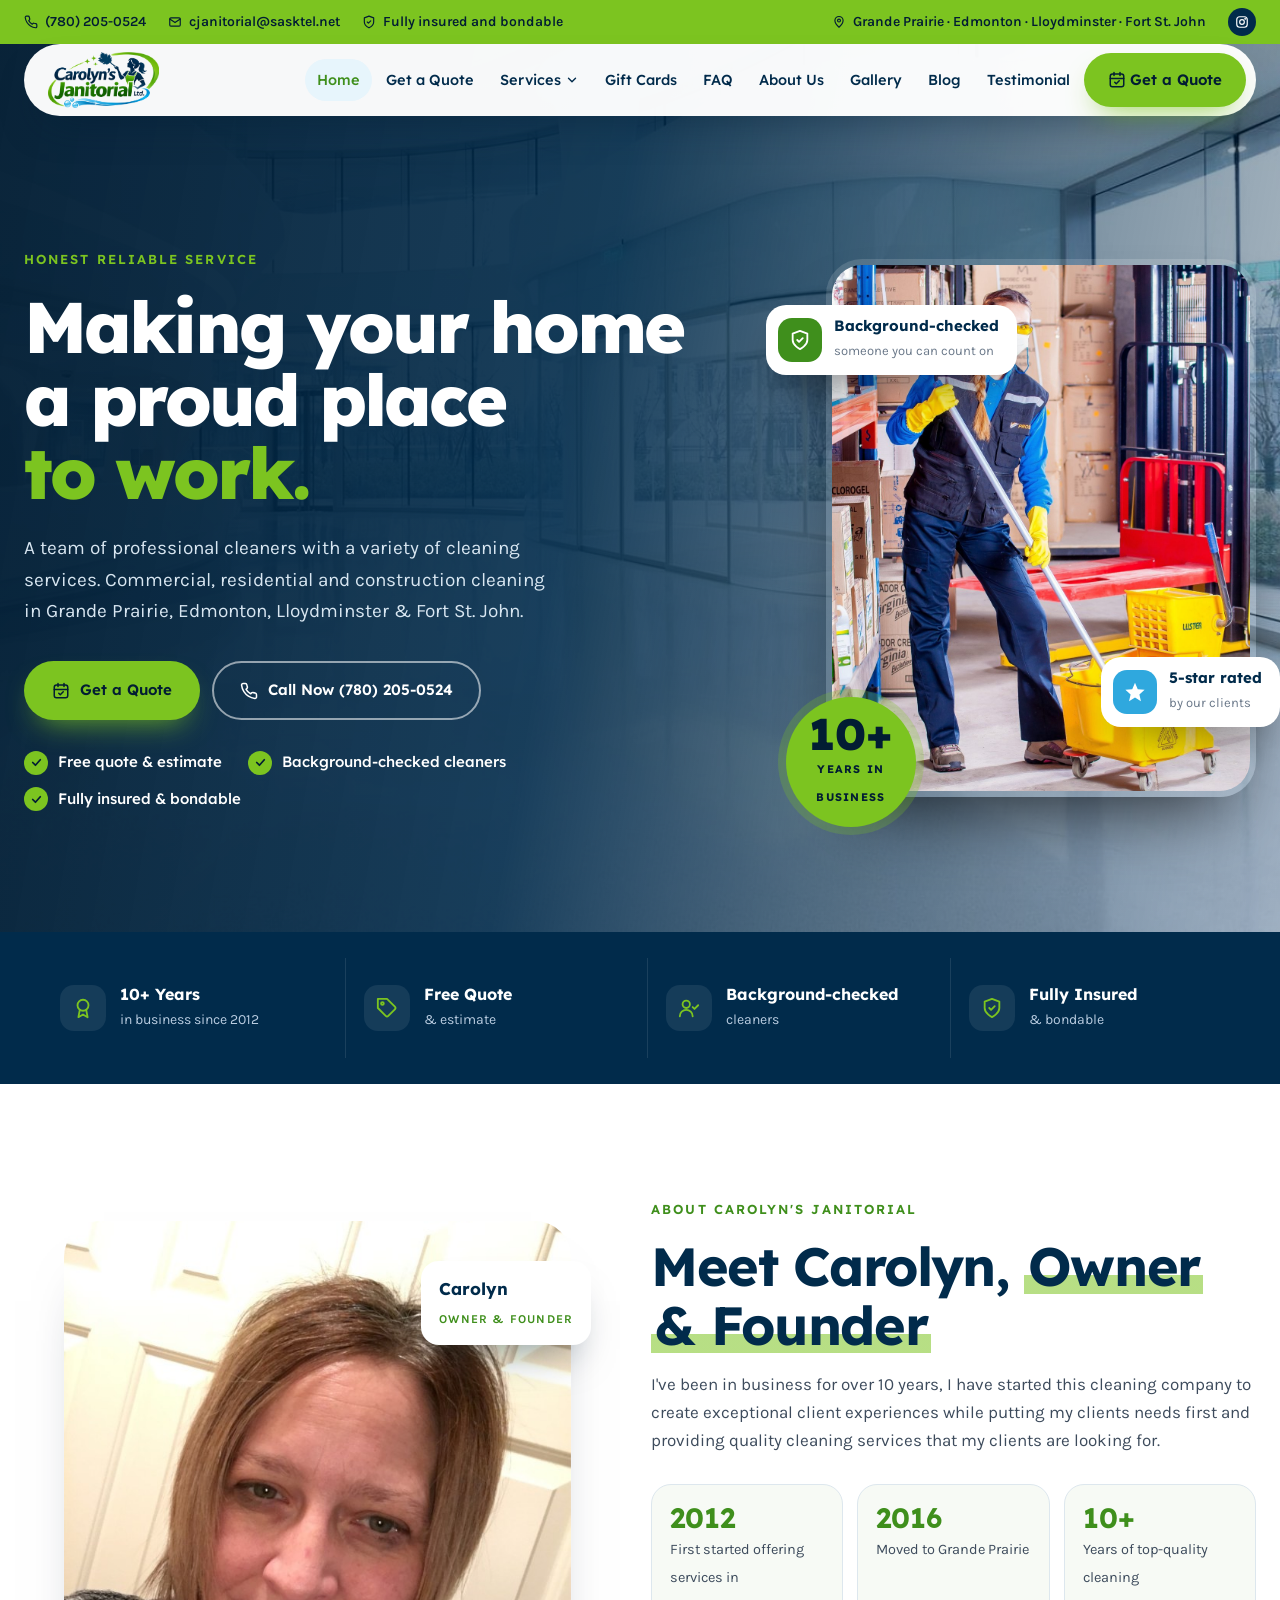
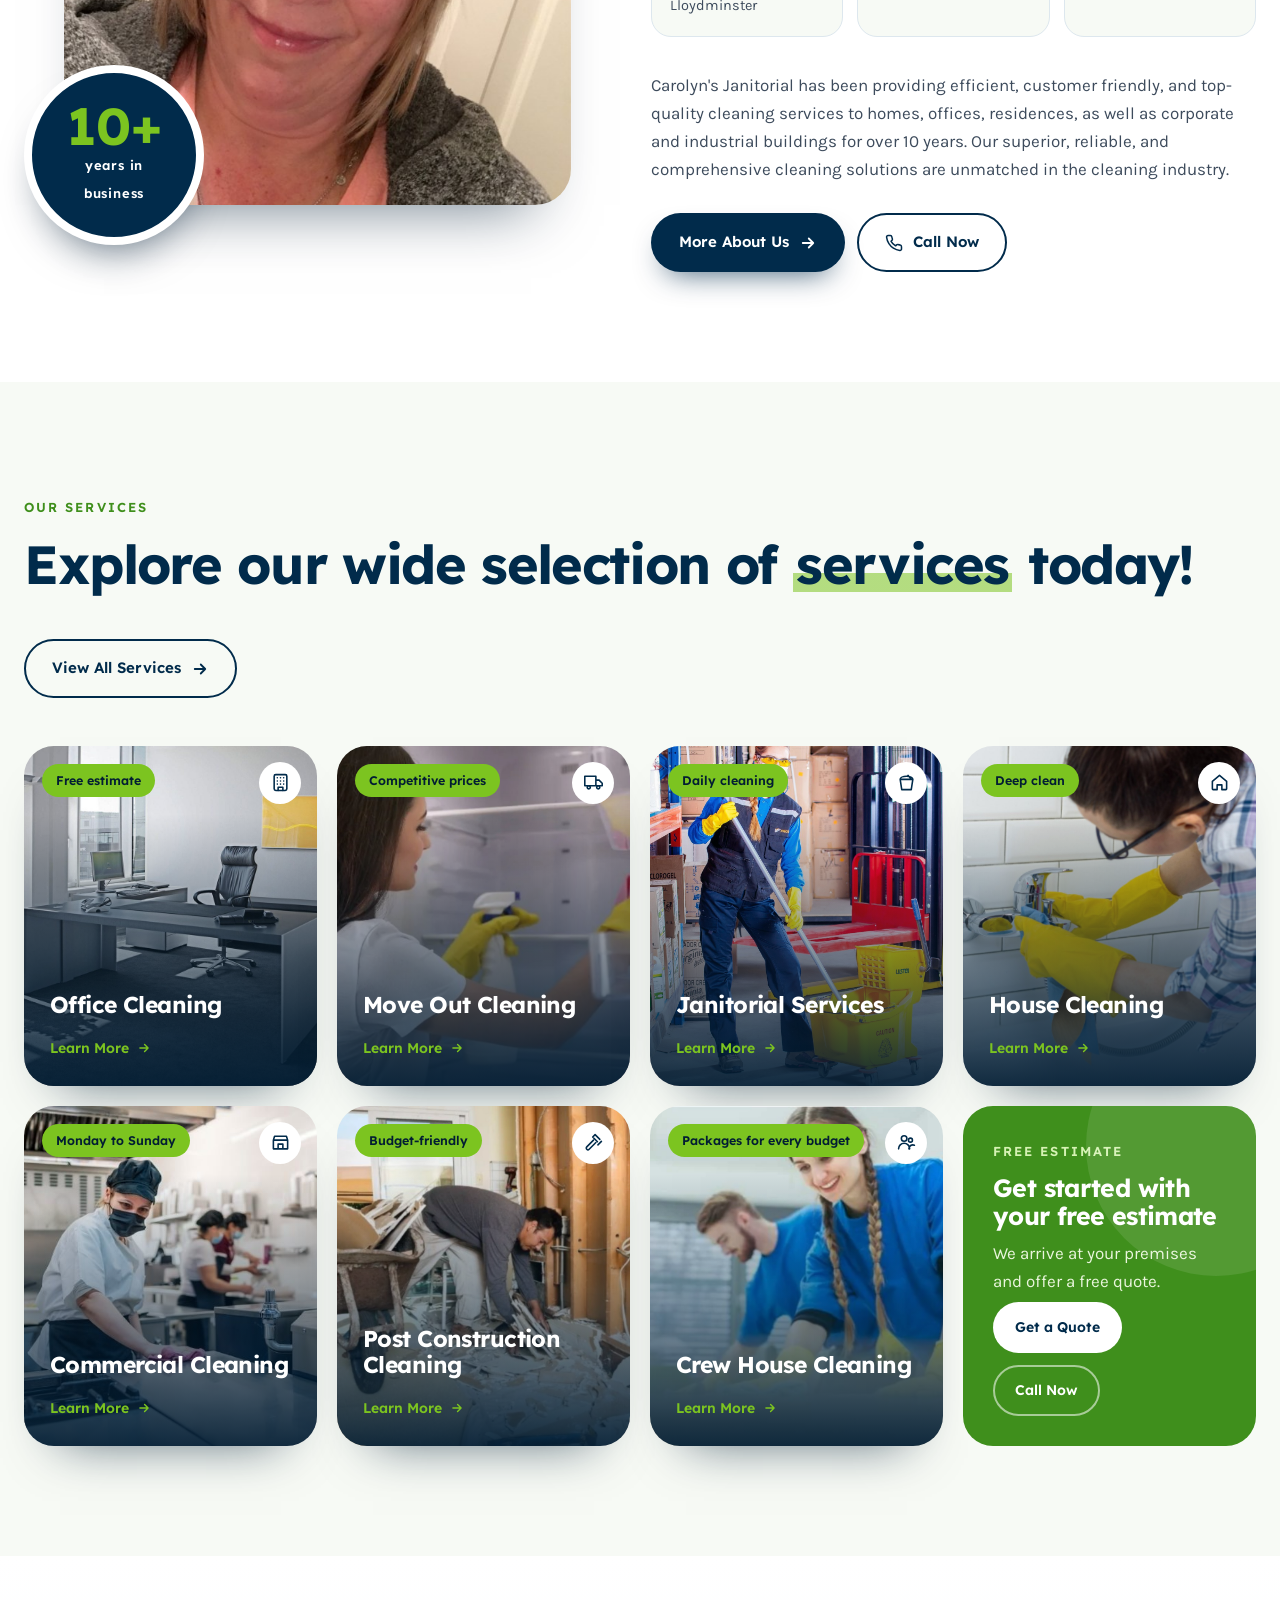
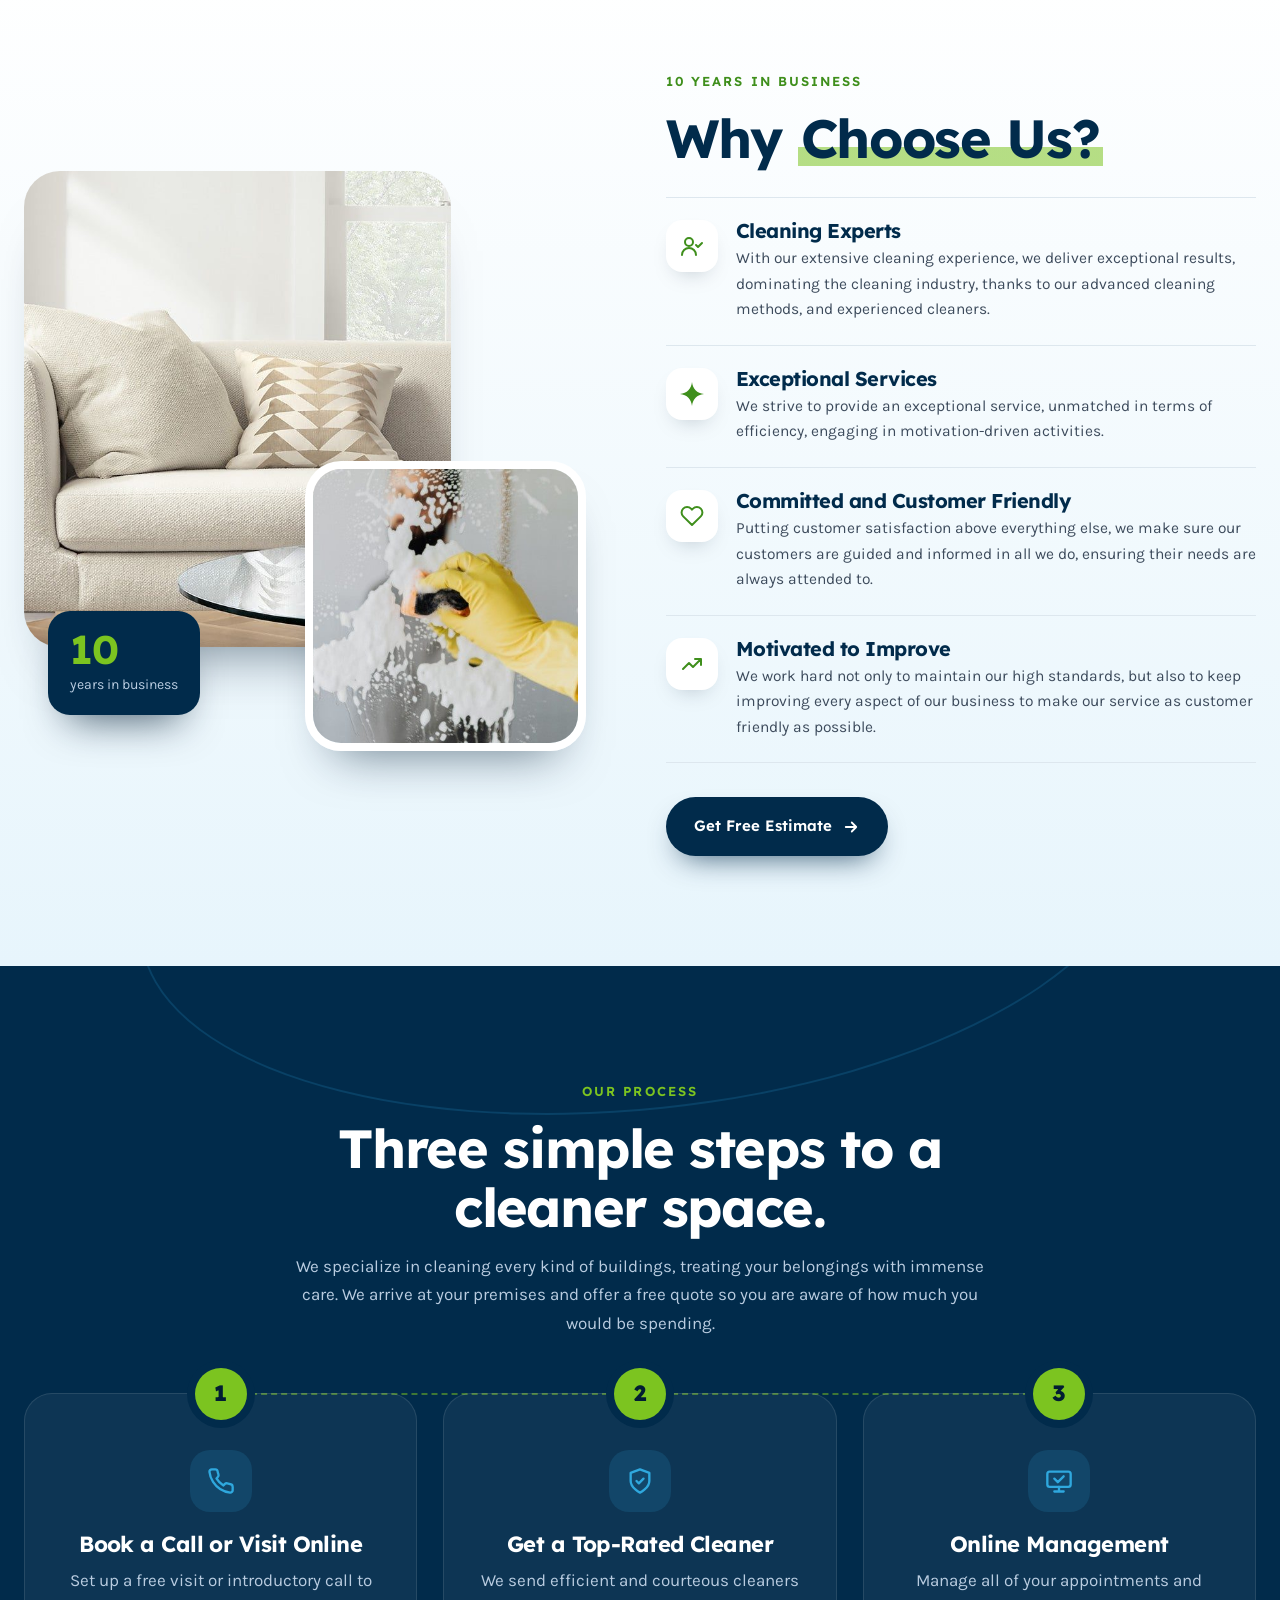
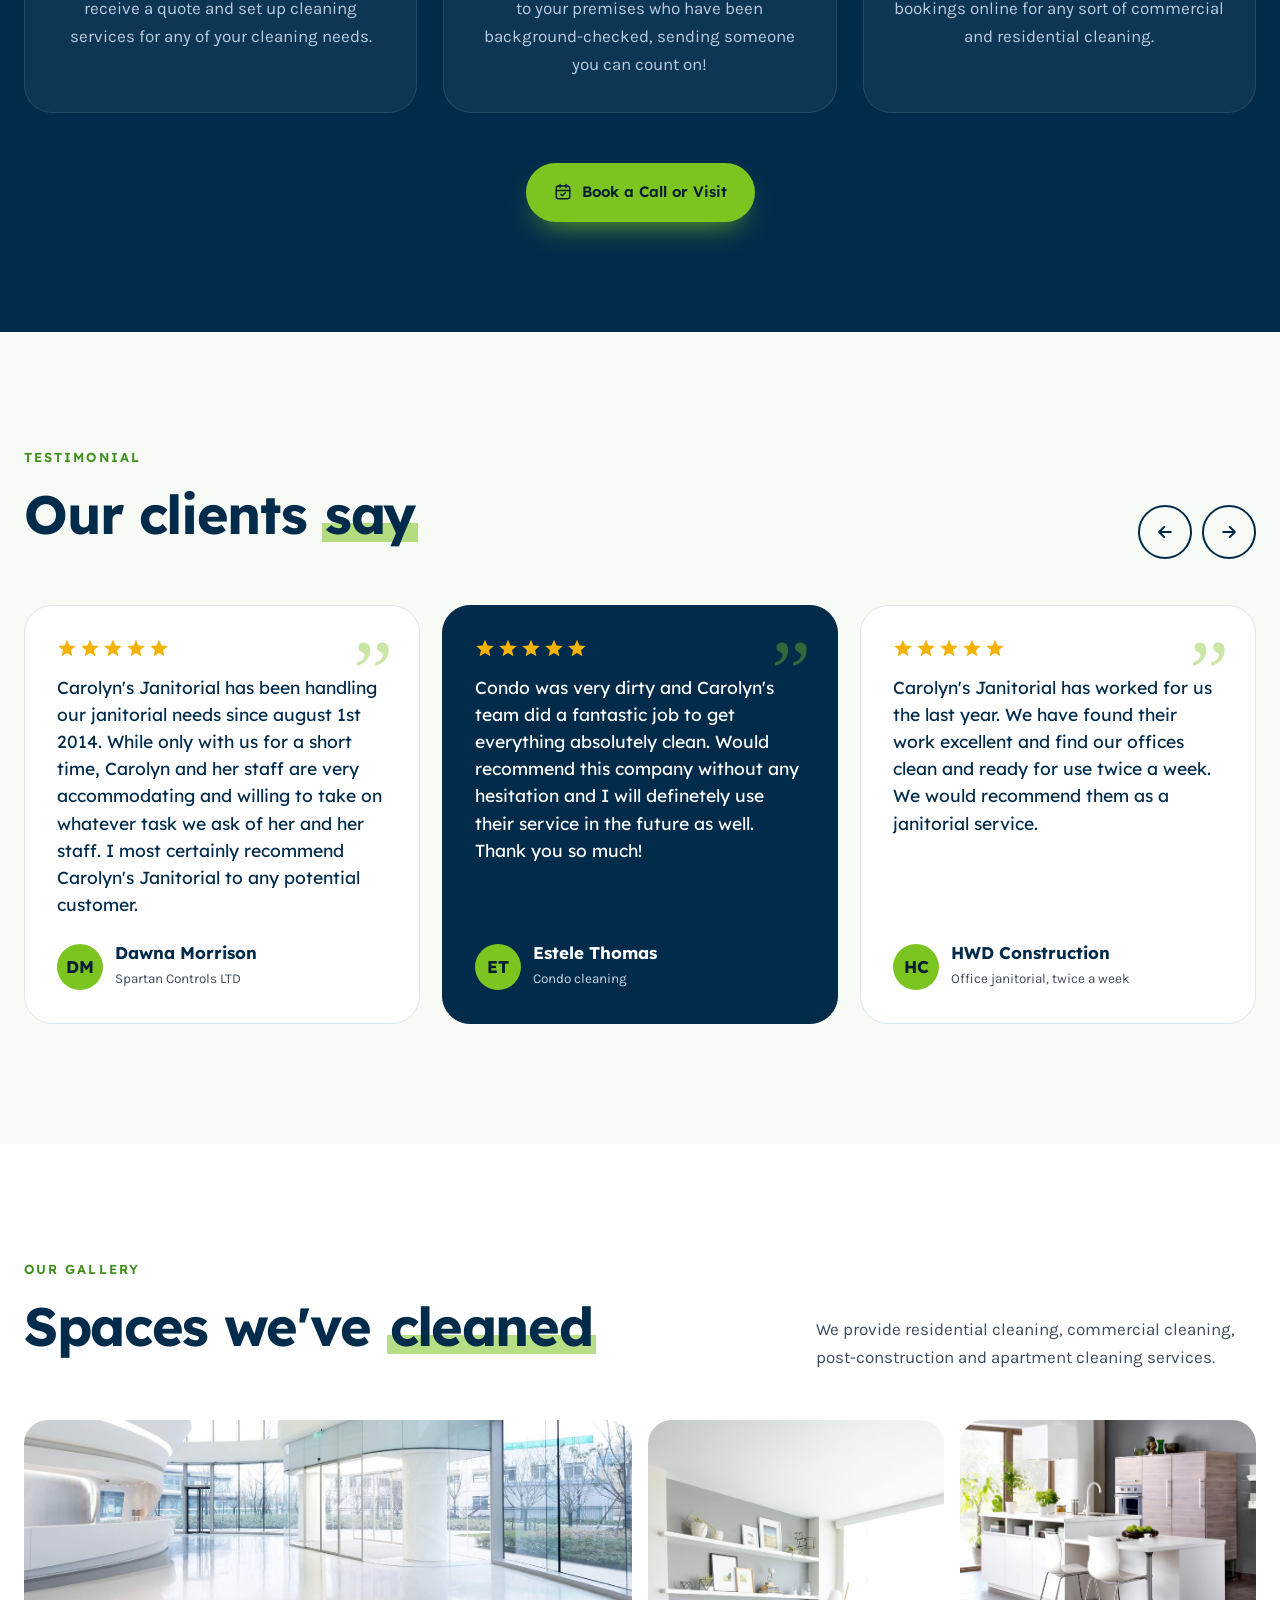
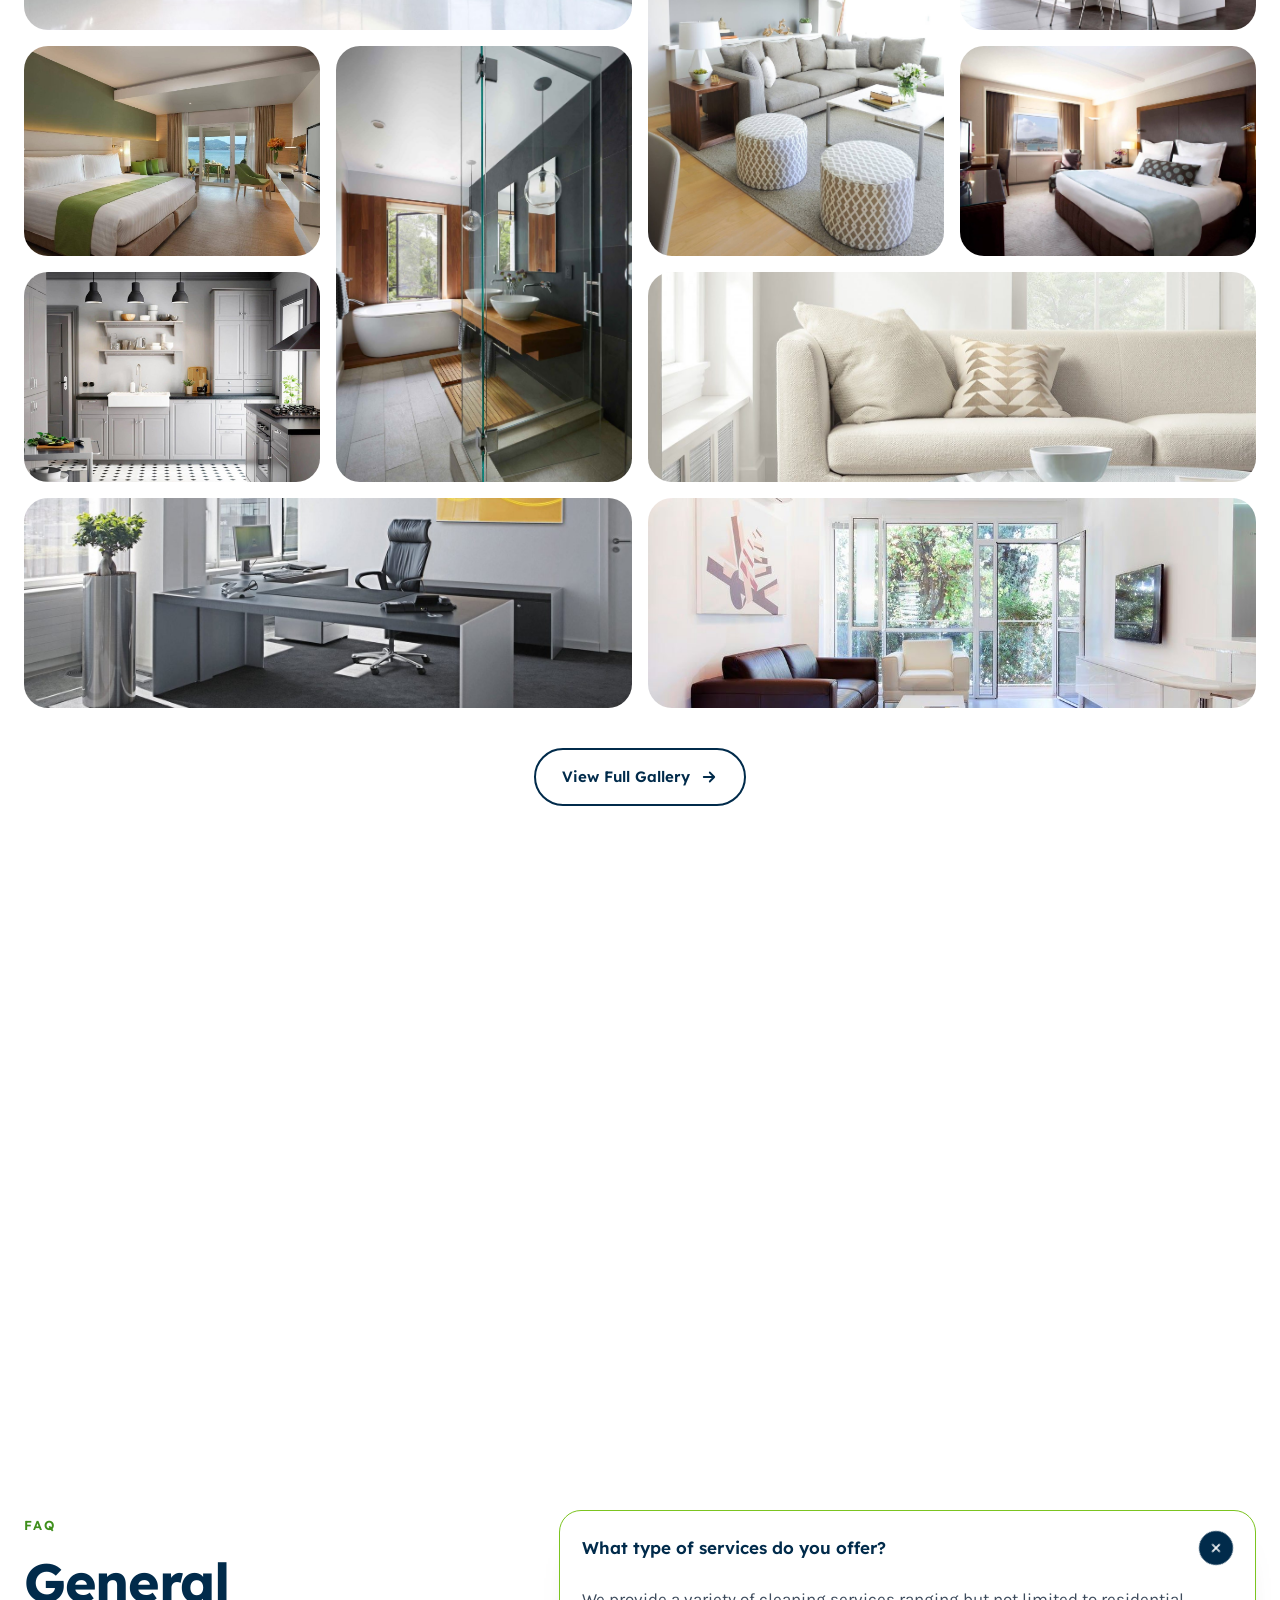
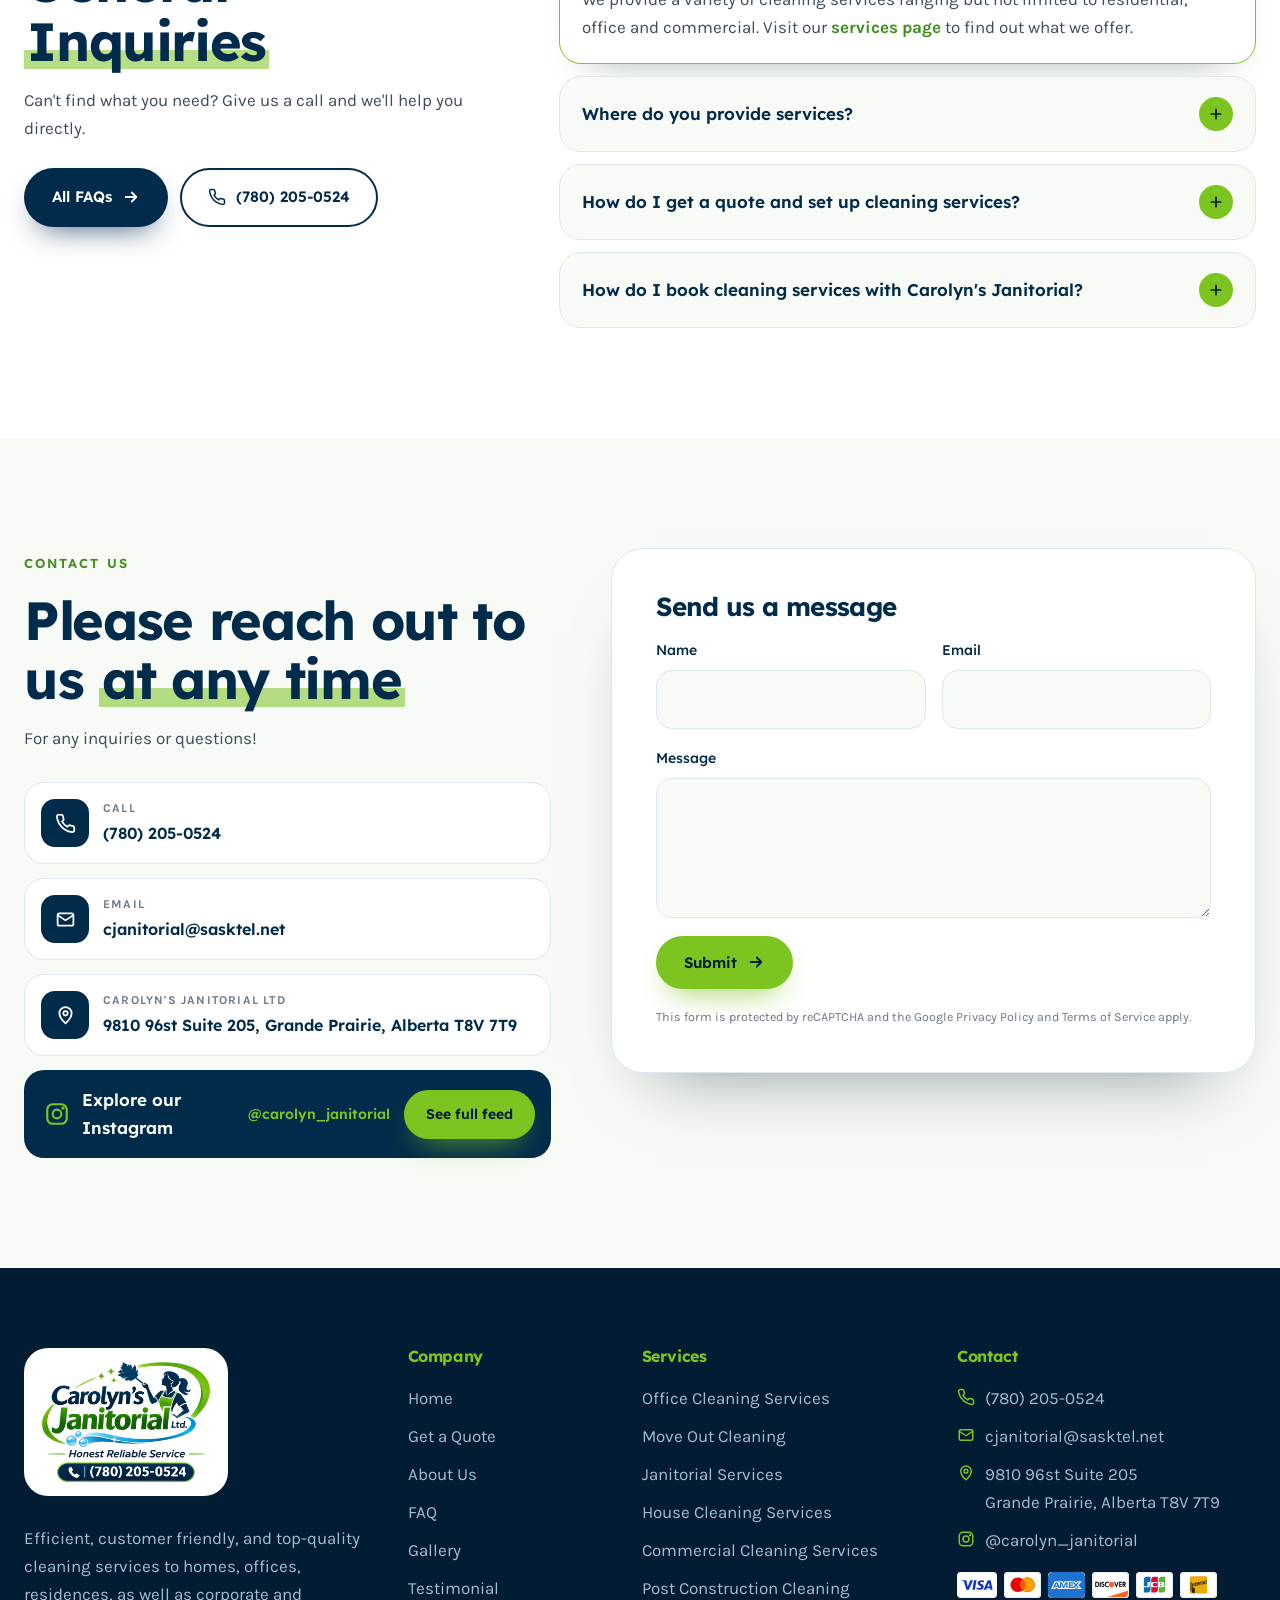
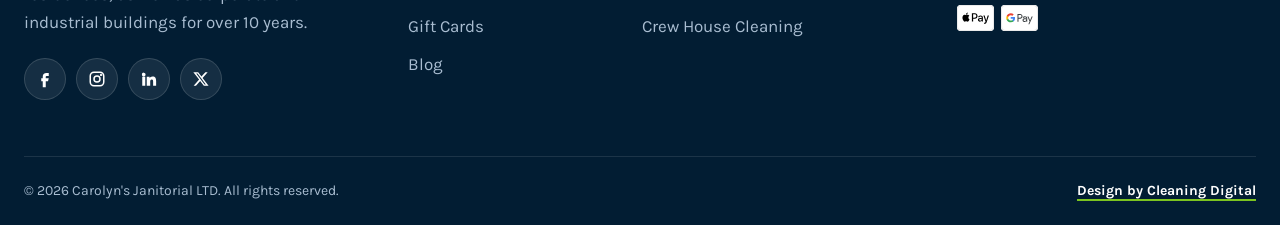
==== commit 1f2e42a3: "Footer: social links and Cleaning Digital link" ====
--- a/index.html
+++ b/index.html
@@ -14,7 +14,7 @@
 <link rel="preconnect" href="https://fonts.gstatic.com" crossorigin>
 <link href="https://fonts.googleapis.com/css2?family=Lexend:wght@400;500;600;700;800&family=Karla:wght@400;500;600;700&display=swap" rel="stylesheet">
 <link rel="stylesheet" href="assets/css/style.css">
-<script type="application/ld+json">{"@context": "https://schema.org", "@type": "HouseCleaningService", "name": "Carolyn's Janitorial Ltd.", "telephone": "+1-780-205-0524", "email": "cjanitorial@sasktel.net", "url": "https://www.carolynjanitorial.ca/", "image": "images/logo.png", "slogan": "Honest Reliable Service", "foundingDate": "2012", "address": {"@type": "PostalAddress", "streetAddress": "9810 96 St, Suite 205", "addressLocality": "Grande Prairie", "addressRegion": "AB", "postalCode": "T8V 7T9", "addressCountry": "CA"}, "areaServed": ["Grande Prairie", "Edmonton", "Lloydminster", "Fort St. John"], "founder": {"@type": "Person", "name": "Carolyn"}, "sameAs": ["https://www.instagram.com/carolyn_janitorial/"], "review": [{"@type": "Review", "author": {"@type": "Person", "name": "Dawna Morrison"}, "reviewBody": "Carolyn's Janitorial has been handling our janitorial needs since august 1st 2014. While only with us for a short time, Carolyn and her staff are very accommodating and willing to take on whatever task we ask of her and her staff. I most certainly recommend Carolyn's Janitorial to any potential customer.", "reviewRating": {"@type": "Rating", "ratingValue": 5}}, {"@type": "Review", "author": {"@type": "Person", "name": "Estele Thomas"}, "reviewBody": "Condo was very dirty and Carolyn's team did a fantastic job to get everything absolutely clean. Would recommend this company without any hesitation and I will definetely use their service in the future as well. Thank you so much!", "reviewRating": {"@type": "Rating", "ratingValue": 5}}, {"@type": "Review", "author": {"@type": "Person", "name": "HWD Construction"}, "reviewBody": "Carolyn's Janitorial has worked for us the last year. We have found their work excellent and find our offices clean and ready for use twice a week. We would recommend them as a janitorial service.", "reviewRating": {"@type": "Rating", "ratingValue": 5}}, {"@type": "Review", "author": {"@type": "Person", "name": "Michael P. Solomon"}, "reviewBody": "Carolyn and her team arrived promptly inside the estimated window and were very friendly and professional and got right to work, making sure to ask me for clarification on things I wanted cleaned and whether I wanted them done a certain way.", "reviewRating": {"@type": "Rating", "ratingValue": 5}}]}</script>
+<script type="application/ld+json">{"@context": "https://schema.org", "@type": "HouseCleaningService", "name": "Carolyn's Janitorial Ltd.", "telephone": "+1-780-205-0524", "email": "cjanitorial@sasktel.net", "url": "https://www.carolynjanitorial.ca/", "image": "images/logo.png", "slogan": "Honest Reliable Service", "foundingDate": "2012", "address": {"@type": "PostalAddress", "streetAddress": "9810 96 St, Suite 205", "addressLocality": "Grande Prairie", "addressRegion": "AB", "postalCode": "T8V 7T9", "addressCountry": "CA"}, "areaServed": ["Grande Prairie", "Edmonton", "Lloydminster", "Fort St. John"], "founder": {"@type": "Person", "name": "Carolyn"}, "sameAs": ["https://www.instagram.com/carolyn_janitorial/", "https://www.facebook.com/CarolynsJanitorialLtd", "https://www.instagram.com/carolynbrook7", "https://www.linkedin.com/in/carolyn-brook-8a7483102", "https://twitter.com/CarolynsJanito2"], "review": [{"@type": "Review", "author": {"@type": "Person", "name": "Dawna Morrison"}, "reviewBody": "Carolyn's Janitorial has been handling our janitorial needs since august 1st 2014. While only with us for a short time, Carolyn and her staff are very accommodating and willing to take on whatever task we ask of her and her staff. I most certainly recommend Carolyn's Janitorial to any potential customer.", "reviewRating": {"@type": "Rating", "ratingValue": 5}}, {"@type": "Review", "author": {"@type": "Person", "name": "Estele Thomas"}, "reviewBody": "Condo was very dirty and Carolyn's team did a fantastic job to get everything absolutely clean. Would recommend this company without any hesitation and I will definetely use their service in the future as well. Thank you so much!", "reviewRating": {"@type": "Rating", "ratingValue": 5}}, {"@type": "Review", "author": {"@type": "Person", "name": "HWD Construction"}, "reviewBody": "Carolyn's Janitorial has worked for us the last year. We have found their work excellent and find our offices clean and ready for use twice a week. We would recommend them as a janitorial service.", "reviewRating": {"@type": "Rating", "ratingValue": 5}}, {"@type": "Review", "author": {"@type": "Person", "name": "Michael P. Solomon"}, "reviewBody": "Carolyn and her team arrived promptly inside the estimated window and were very friendly and professional and got right to work, making sure to ask me for clarification on things I wanted cleaned and whether I wanted them done a certain way.", "reviewRating": {"@type": "Rating", "ratingValue": 5}}]}</script>
 </head>
 <body>
 <svg width="0" height="0" style="position:absolute" aria-hidden="true"><defs>
@@ -48,6 +48,9 @@
 <symbol id="i-leaf" viewBox="0 0 24 24" fill="none" stroke="currentColor" stroke-width="2" stroke-linecap="round" stroke-linejoin="round"><path d="M11 20A7 7 0 014 13c0-6 7-10 16-10 0 9-4 16-10 16zM4 21c3-5 6-8 10-10"/></symbol>
 <symbol id="i-ig" viewBox="0 0 24 24" fill="none" stroke="currentColor" stroke-width="2" stroke-linecap="round" stroke-linejoin="round"><rect x="3" y="3" width="18" height="18" rx="5"/><circle cx="12" cy="12" r="4"/><circle cx="17.5" cy="6.5" r=".6" fill="currentColor"/></symbol>
 <symbol id="i-gift" viewBox="0 0 24 24" fill="none" stroke="currentColor" stroke-width="2" stroke-linecap="round" stroke-linejoin="round"><rect x="3" y="8" width="18" height="13" rx="1"/><path d="M12 8v13M3 12h18M12 8S10 3 7.5 3a2.5 2.5 0 000 5M12 8s2-5 4.5-5a2.5 2.5 0 010 5"/></symbol>
+<symbol id="i-fb" viewBox="0 0 24 24" fill="currentColor"><path d="M14 8h3V4h-3a5 5 0 00-5 5v2H7v4h2v8h4v-8h3l1-4h-4V9a1 1 0 011-1z"/></symbol>
+<symbol id="i-li" viewBox="0 0 24 24" fill="currentColor"><path d="M4.98 3.5a2.5 2.5 0 11-.01 5 2.5 2.5 0 01.01-5zM3 9h4v12H3zM9 9h3.8v1.7h.1c.5-1 1.8-2 3.8-2 4 0 4.8 2.7 4.8 6.1V21h-4v-5.4c0-1.3 0-3-1.8-3s-2.1 1.4-2.1 2.9V21H9z"/></symbol>
+<symbol id="i-xx" viewBox="0 0 24 24" fill="currentColor"><path d="M17.8 3h3.1l-6.8 7.8 8 10.2h-6.3l-4.9-6.4L5.3 21H2.2l7.3-8.3L1.8 3h6.4l4.4 5.8zm-1.1 16.2h1.7L7.4 4.7H5.6z"/></symbol>
 </defs></svg>
 <div class="util"><div class="wrap">
   <span><a href="tel:+17802050524"><svg class="ic"><use href="#i-phone"/></svg>(780) 205-0524</a><a href="mailto:cjanitorial@sasktel.net"><svg class="ic"><use href="#i-mail"/></svg>cjanitorial@sasktel.net</a><em class="hide"><svg class="ic"><use href="#i-shield"/></svg>Fully insured and bondable</em></span>
@@ -190,7 +193,7 @@
     <div class="chk"><span><i><svg class="ic"><use href="#i-check"/></svg></i>Background-checked</span><span><i><svg class="ic"><use href="#i-check"/></svg></i>Fully insured &amp; bondable</span><span><i><svg class="ic"><use href="#i-check"/></svg></i>Monday to Sunday</span></div>
     <div class="btns"><a class="btn b-navy" href="get-a-quote.html"><svg class="ic"><use href="#i-cal"/></svg>Get Free Estimate</a><a class="btn b-white" href="tel:+17802050524"><svg class="ic"><use href="#i-phone"/></svg>Call Now</a></div></div>
   <div class="rev"><div class="stars" aria-label="5 stars"><svg class="ic"><use href="#i-star"/></svg><svg class="ic"><use href="#i-star"/></svg><svg class="ic"><use href="#i-star"/></svg><svg class="ic"><use href="#i-star"/></svg><svg class="ic"><use href="#i-star"/></svg></div><h3>Are you satisfied with our services?</h3><p>We'd love to hear how we did.</p>
-    <a class="btn b-navy" href="https://www.google.com/search?q=Carolyn%27s+Janitorial+Grande+Prairie+reviews" target="_blank" rel="noopener">Leave a Review<svg class="ic"><use href="#i-arrow"/></svg></a>
+    <a class="btn b-navy" href="https://g.page/r/CfBAUPIJvcGkEBM/review" target="_blank" rel="noopener">Leave a Review<svg class="ic"><use href="#i-arrow"/></svg></a>
     <a class="call" href="tel:+17802050524"><i><svg class="ic"><use href="#i-phone"/></svg></i><span><small>Call us</small><b>(780) 205-0524</b></span></a></div>
 </div></div></section>
 <section class="sec faq" style="padding-top:0"><div class="wrap">
@@ -224,6 +227,12 @@
     <div>
       <span class="lg"><img src="images/logo.png" alt="Carolyn's Janitorial Ltd. Honest Reliable Service (780) 205-0524" width="1268" height="905"></span>
       <p>Efficient, customer friendly, and top-quality cleaning services to homes, offices, residences, as well as corporate and industrial buildings for over 10 years.</p>
+      <div class="soc" aria-label="Social media">
+        <a href="https://www.facebook.com/CarolynsJanitorialLtd" target="_blank" rel="noopener" aria-label="Facebook"><svg class="ic"><use href="#i-fb"/></svg></a>
+        <a href="https://www.instagram.com/carolynbrook7" target="_blank" rel="noopener" aria-label="Instagram"><svg class="ic"><use href="#i-ig"/></svg></a>
+        <a href="https://www.linkedin.com/in/carolyn-brook-8a7483102" target="_blank" rel="noopener" aria-label="LinkedIn"><svg class="ic"><use href="#i-li"/></svg></a>
+        <a href="https://twitter.com/CarolynsJanito2" target="_blank" rel="noopener" aria-label="X (Twitter)"><svg class="ic"><use href="#i-xx"/></svg></a>
+      </div>
     </div>
     <div>
       <h4>Company</h4>
@@ -245,7 +254,7 @@
   </div>
   <div class="wrap fb">
     <span>&copy; 2026 Carolyn's Janitorial LTD. All rights reserved.</span>
-    <span><a href="https://cleanningdigital.com/" target="_blank" rel="noopener">Design by Cleaning Digital</a></span>
+    <span><a href="https://cleaningdigital.ca/" target="_blank" rel="noopener">Design by Cleaning Digital</a></span>
   </div>
 </footer>
 <a class="fab" href="tel:+17802050524" aria-label="Call (780) 205-0524"><svg class="ic"><use href="#i-phone"/></svg></a>
--- a/assets/css/style.css
+++ b/assets/css/style.css
@@ -423,3 +423,4 @@
 .insta>span{flex:1;min-width:220px}
 .box .stars{display:flex;gap:3px;color:#f5b301}.box .stars .ic{font-size:18px}
 .ft .lg img{width:auto;max-width:100%}
+.soc{display:flex;gap:10px;margin-top:22px}.soc a{width:42px;height:42px;border-radius:50%;background:rgba(255,255,255,.08);border:1px solid rgba(255,255,255,.14);color:#fff;display:grid;place-items:center;transition:.25s}.soc a:hover{background:var(--lime);border-color:var(--lime);color:var(--navy2);transform:translateY(-3px)}.soc .ic{font-size:18px}
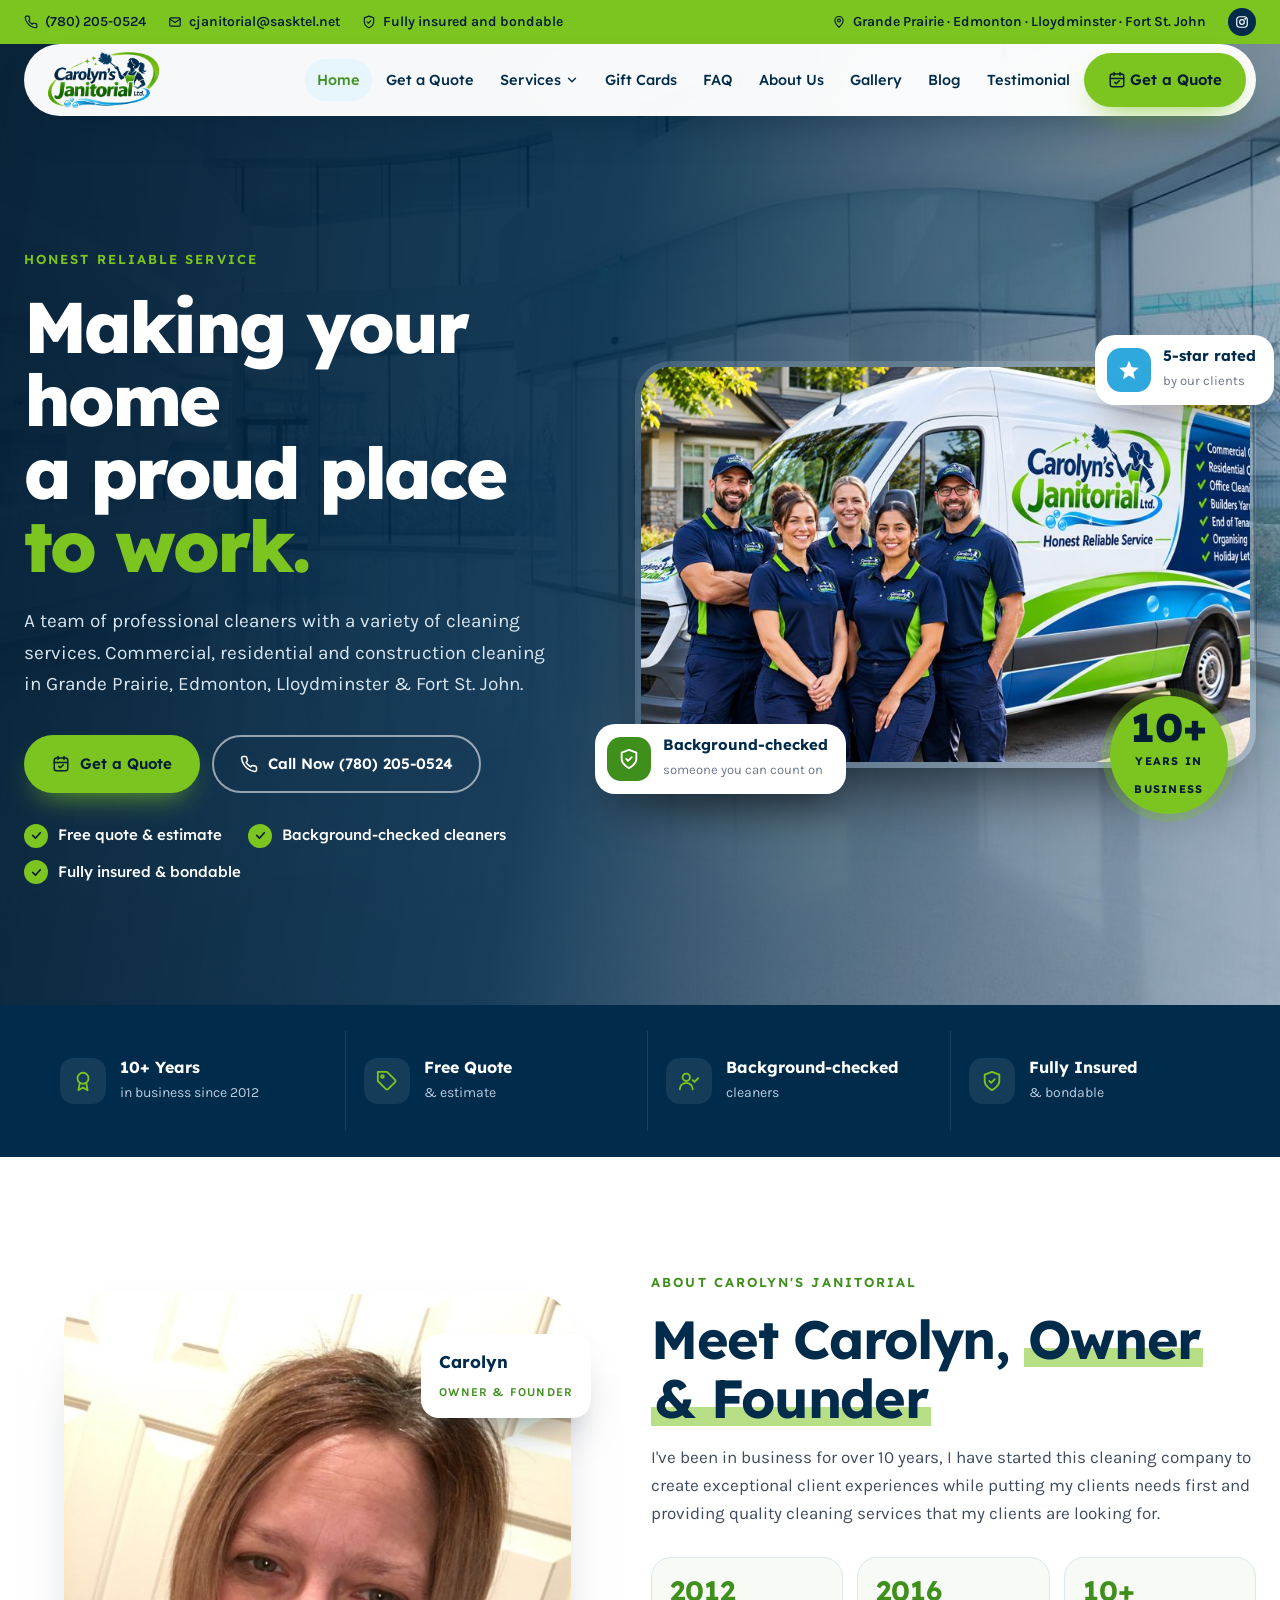
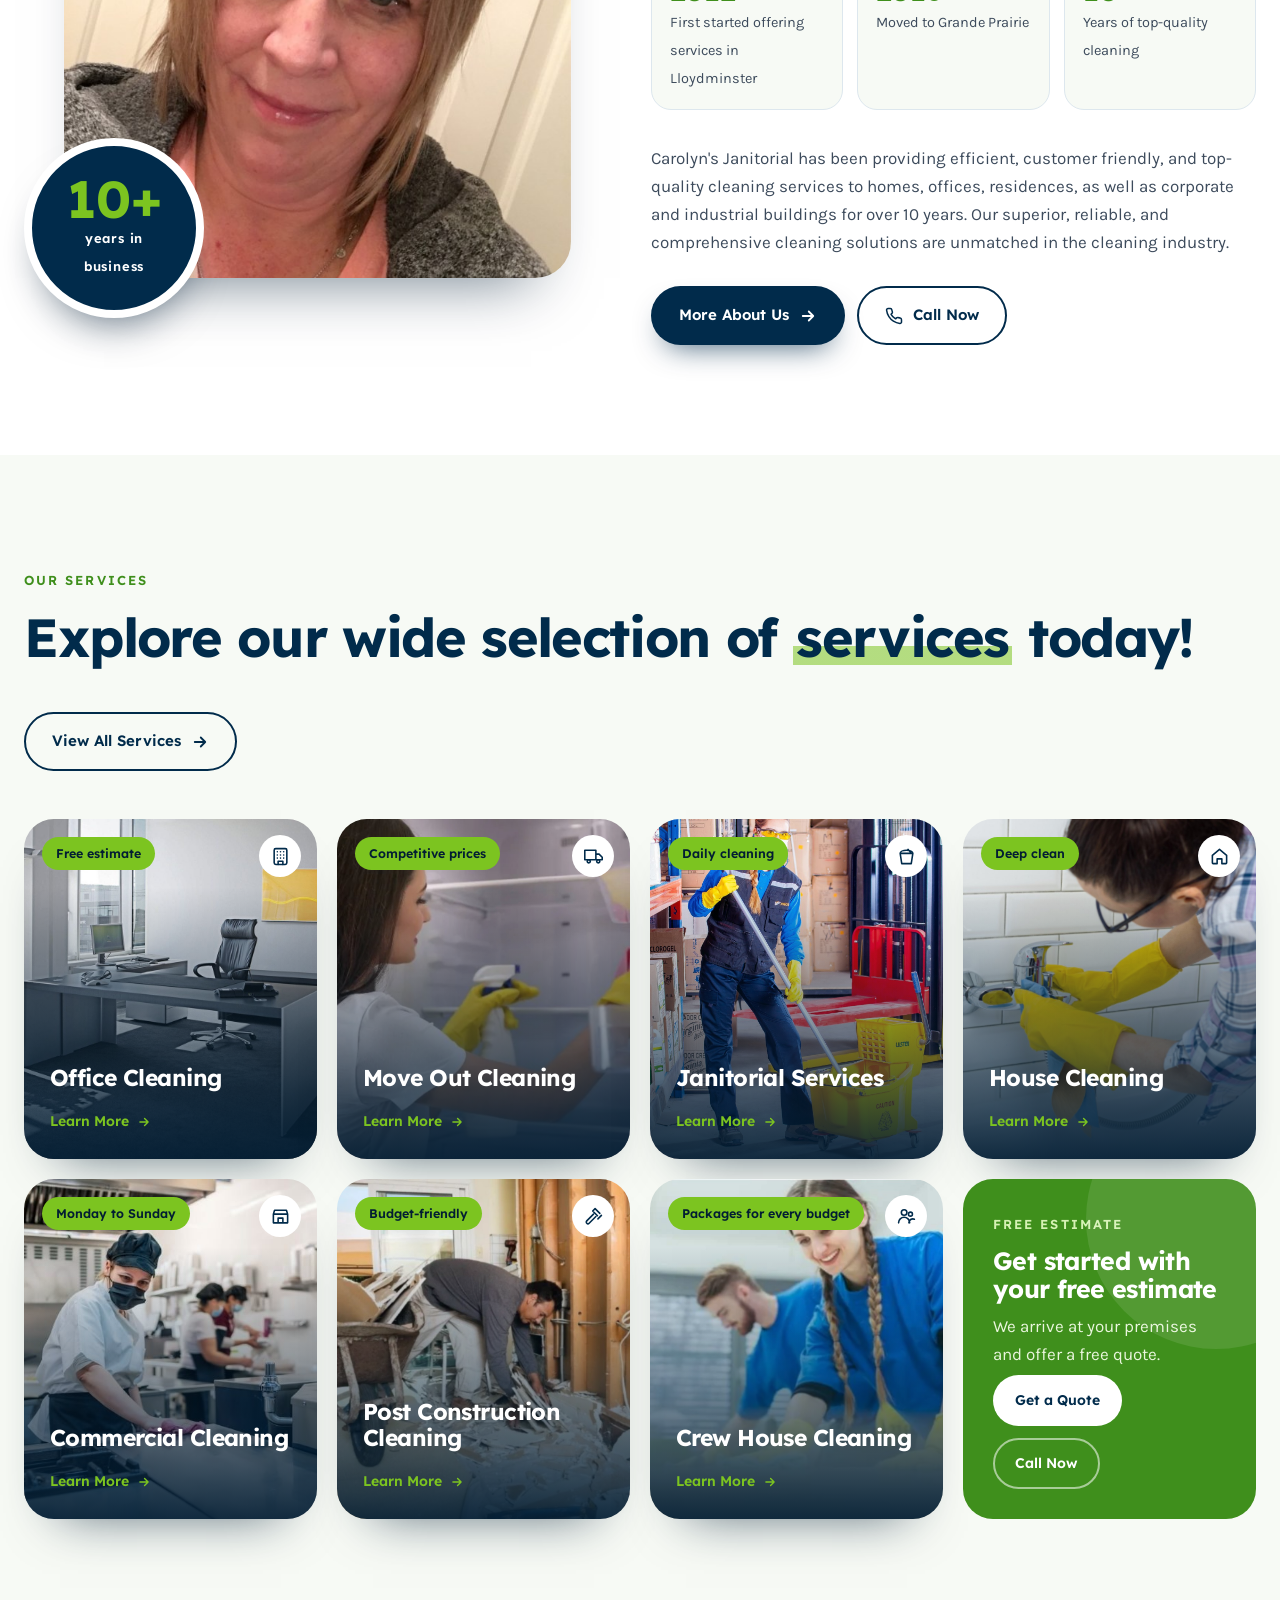
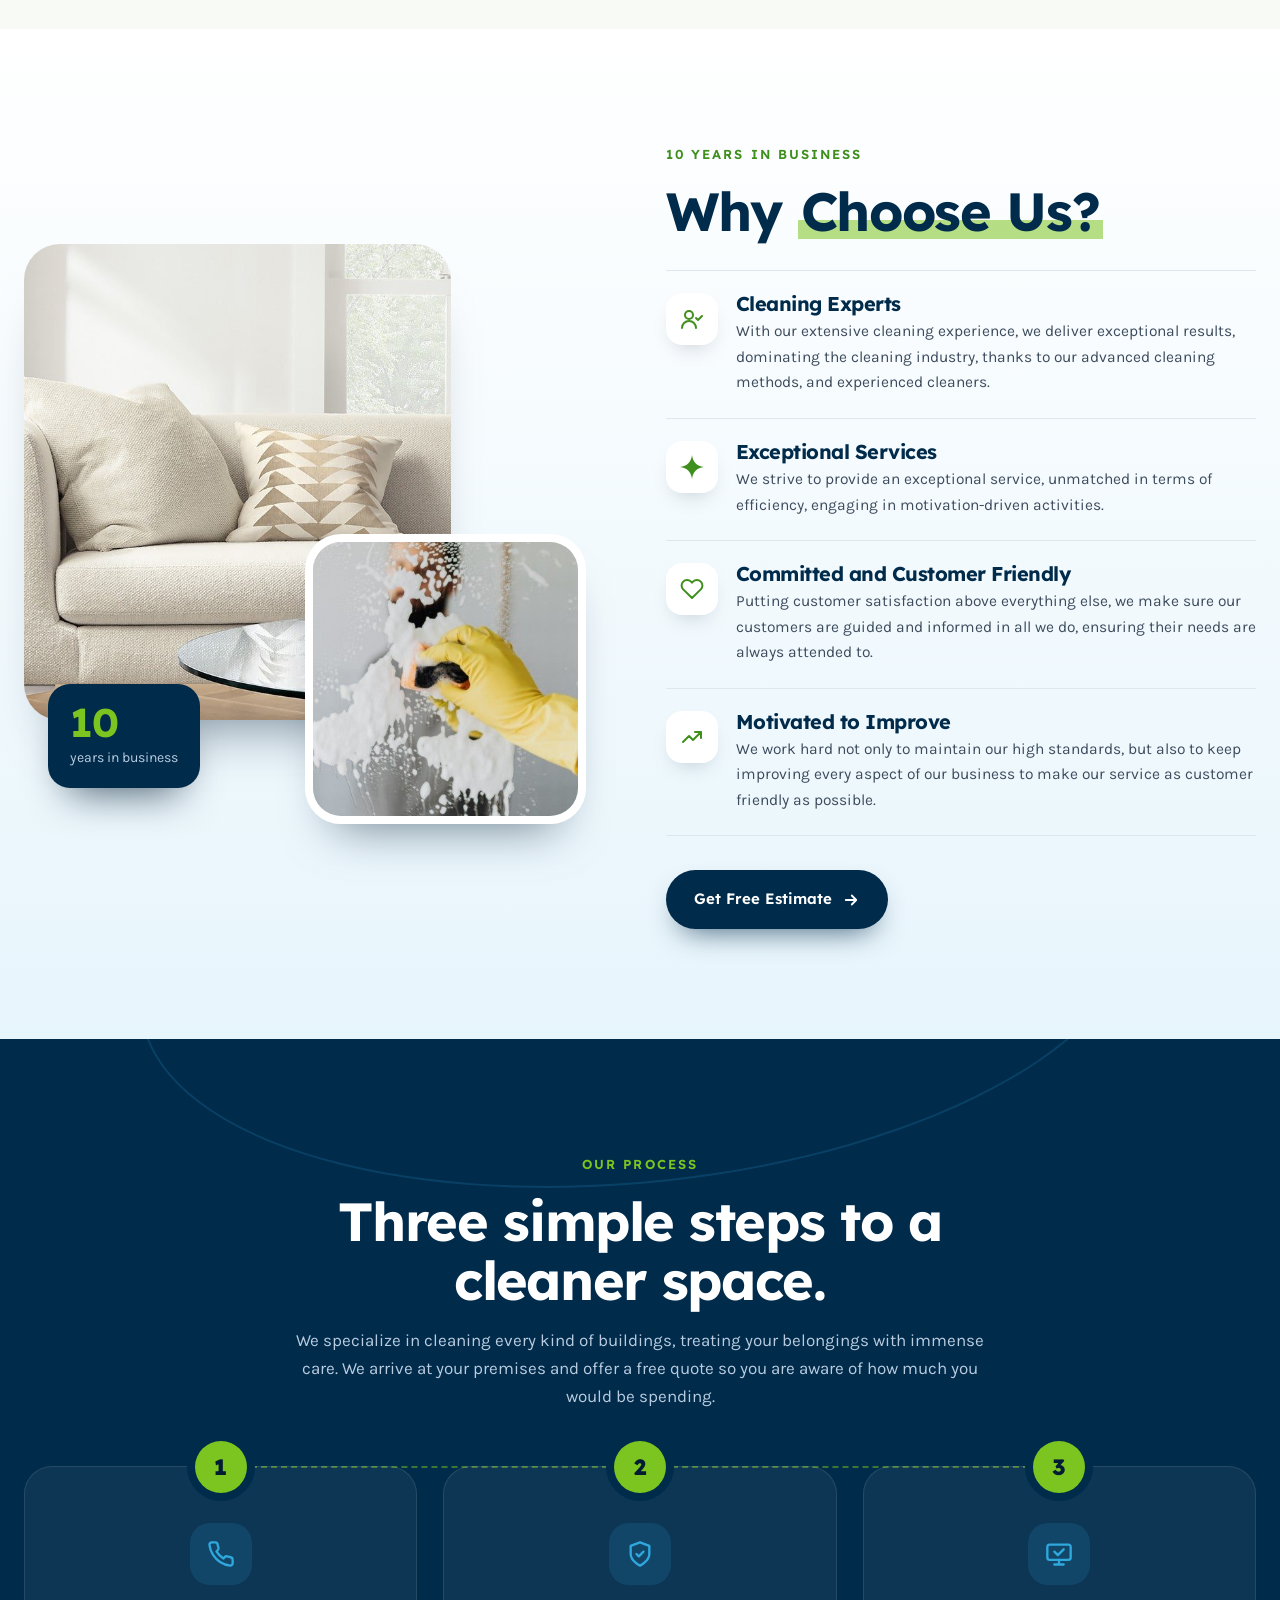
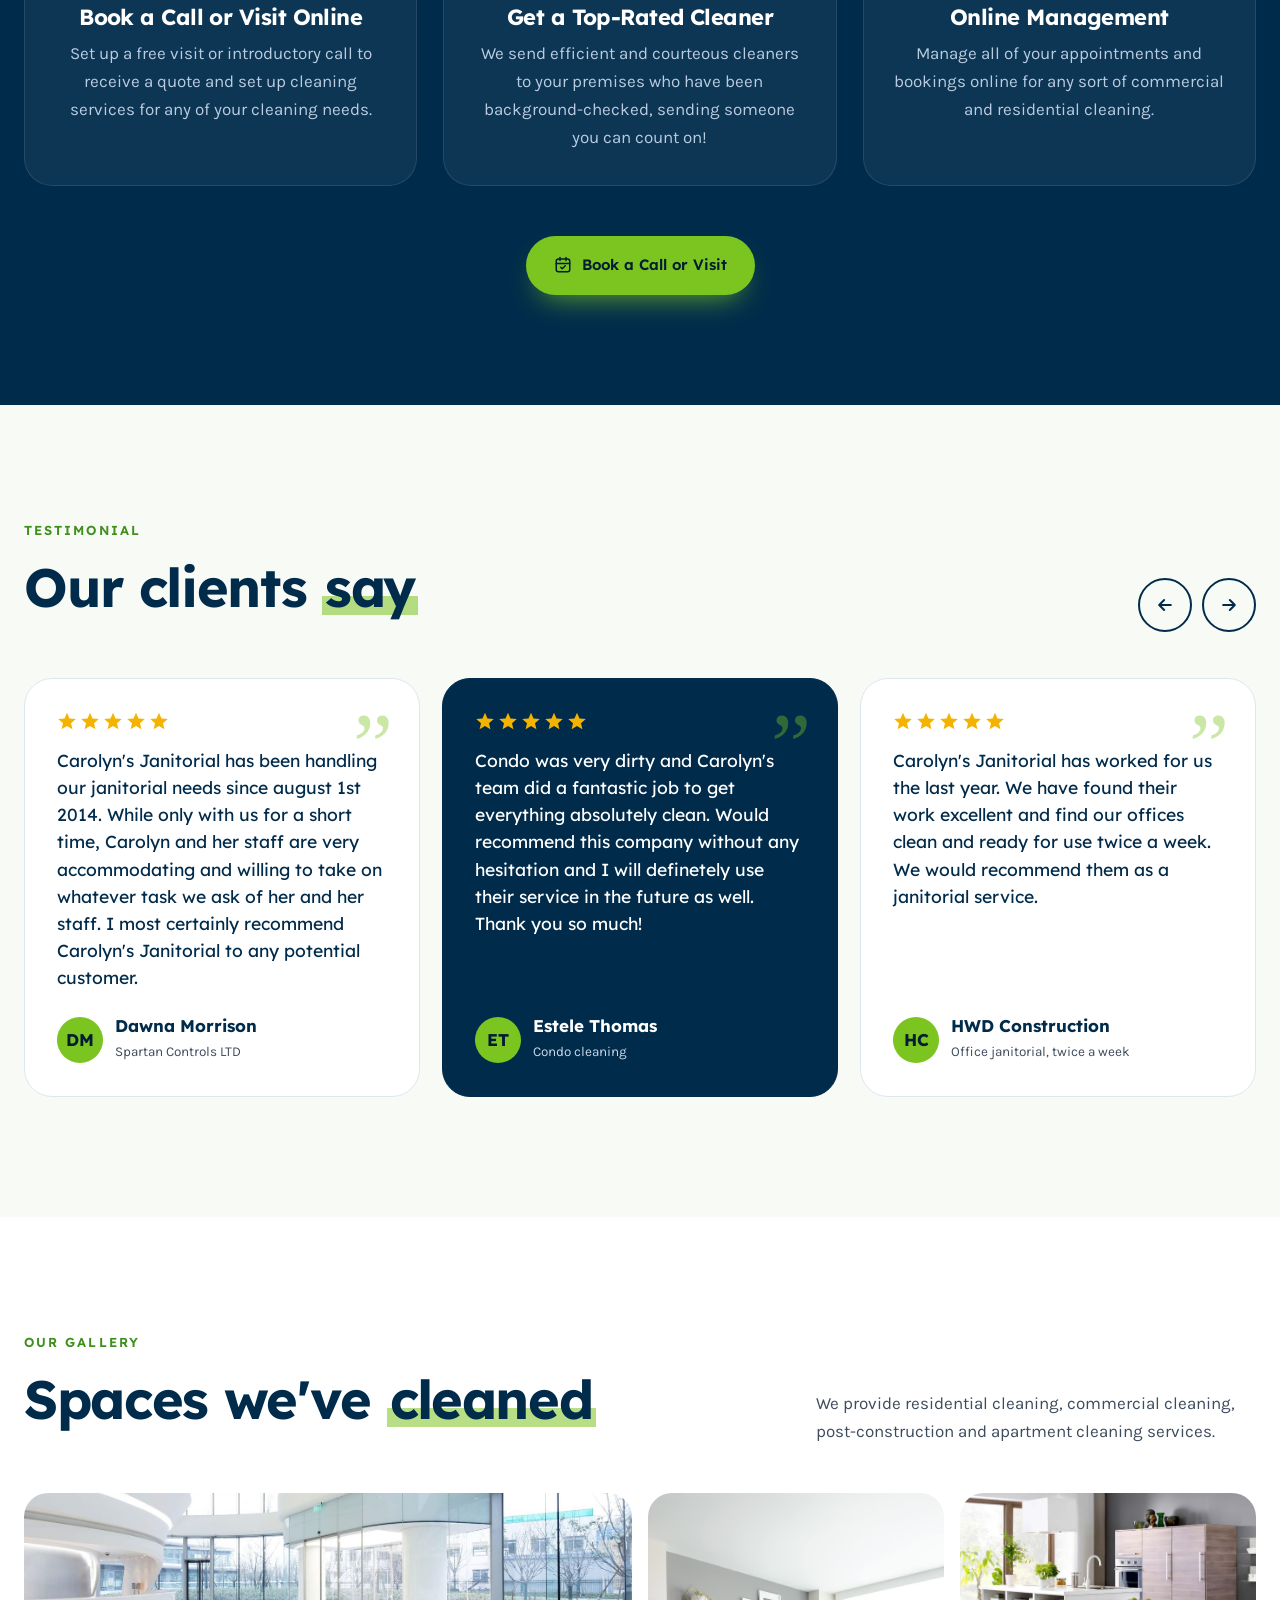
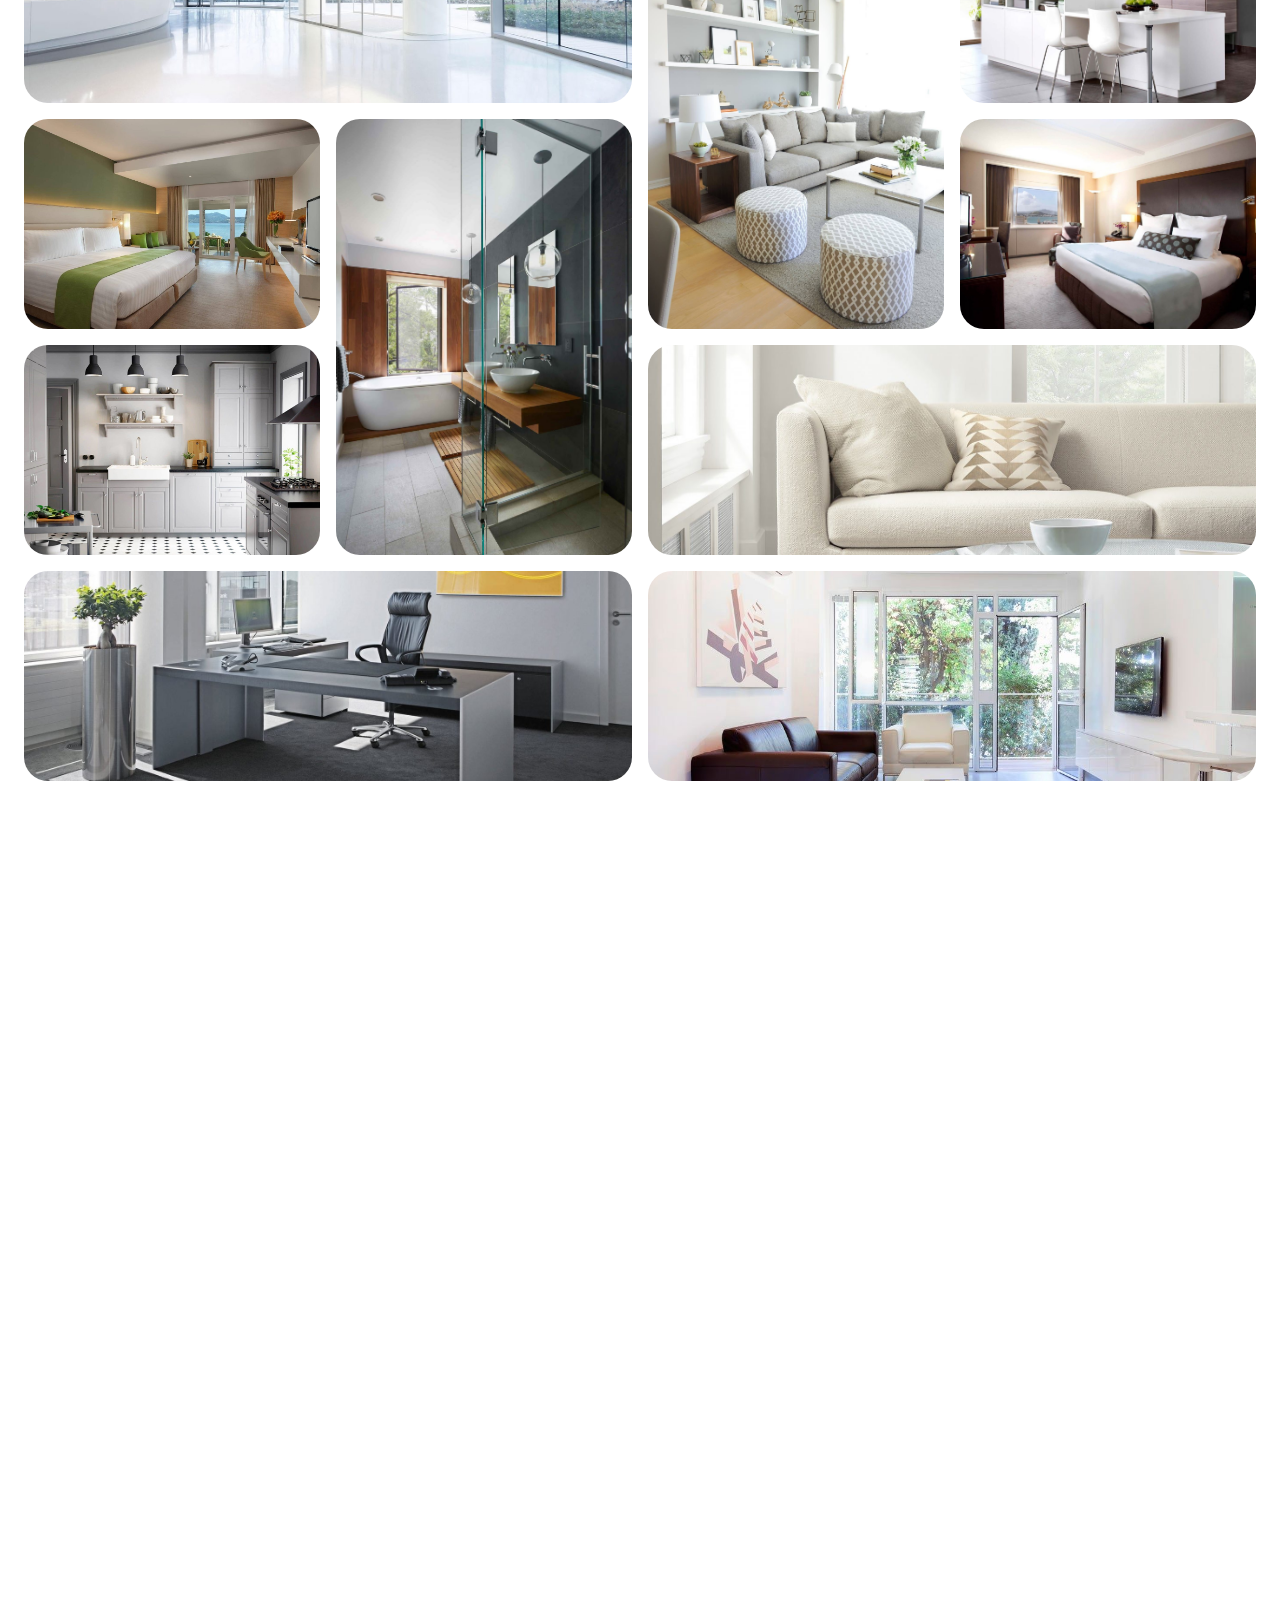
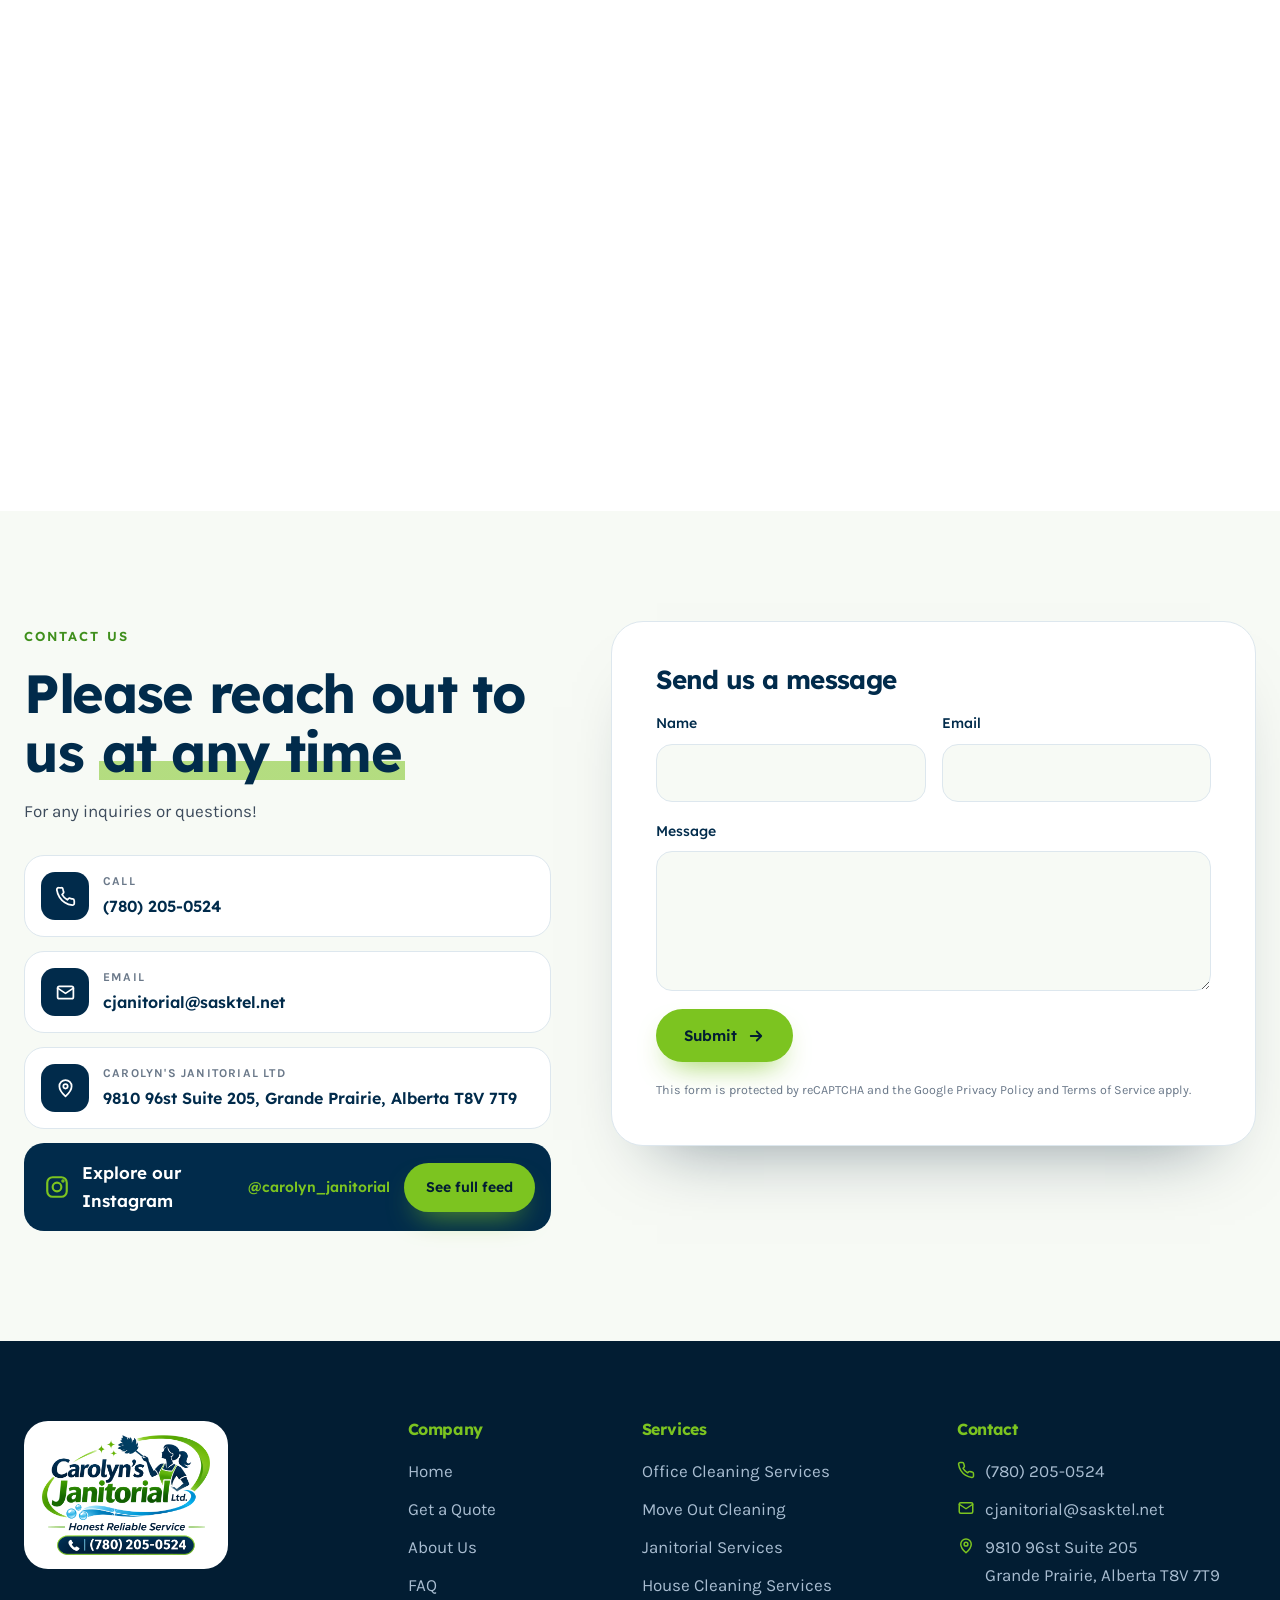
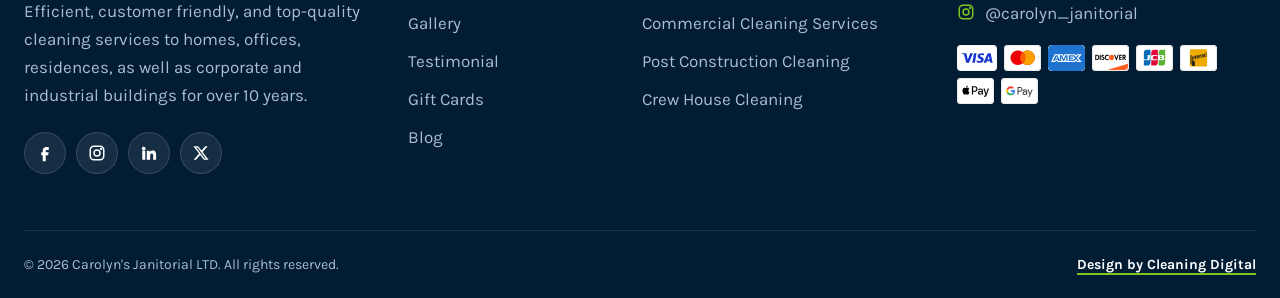
==== commit bab1eb43: "Home hero: team photo, image-first on mobile Co-Authored-By: Claude Opus 5.5 <noreply@anthropic.com>" ====
--- a/index.html
+++ b/index.html
@@ -76,7 +76,7 @@
       <div class="chk"><span><i><svg class="ic"><use href="#i-check"/></svg></i>Free quote &amp; estimate</span><span><i><svg class="ic"><use href="#i-check"/></svg></i>Background-checked cleaners</span><span><i><svg class="ic"><use href="#i-check"/></svg></i>Fully insured &amp; bondable</span></div>
     </div>
     <div class="hcard">
-      <div class="ph"><img src="images/worker.jpg" alt="Carolyn's Janitorial cleaner with a mop and bucket"></div>
+      <div class="ph"><picture><source media="(max-width:640px)" srcset="images/team-van-m.jpg"><img src="images/team-van.jpg" alt="The Carolyn's Janitorial team in uniform beside the company van" width="1672" height="941" fetchpriority="high"></picture></div>
       <div class="float f1"><i><svg class="ic"><use href="#i-shield"/></svg></i><span><b>Background-checked</b><small>someone you can count on</small></span></div>
       <div class="float f2"><i><svg class="ic"><use href="#i-star"/></svg></i><span><b>5-star rated</b><small>by our clients</small></span></div>
       <div class="yrs"><div><strong>10+</strong><span>Years in<br>business</span></div></div>
--- a/assets/css/style.css
+++ b/assets/css/style.css
@@ -424,3 +424,26 @@
 .box .stars{display:flex;gap:3px;color:#f5b301}.box .stars .ic{font-size:18px}
 .ft .lg img{width:auto;max-width:100%}
 .soc{display:flex;gap:10px;margin-top:22px}.soc a{width:42px;height:42px;border-radius:50%;background:rgba(255,255,255,.08);border:1px solid rgba(255,255,255,.14);color:#fff;display:grid;place-items:center;transition:.25s}.soc a:hover{background:var(--lime);border-color:var(--lime);color:var(--navy2);transform:translateY(-3px)}.soc .ic{font-size:18px}
+
+/* hero with team photo */
+.hero .wrap{grid-template-columns:.95fr 1.05fr}
+.hcard{width:100%;justify-self:stretch}
+.hcard .ph{aspect-ratio:16/10.5}
+.hcard .ph img{object-position:42% 40%}
+.hero .hcard .f1{left:-40px;top:auto;bottom:-26px}
+.hero .hcard .f2{right:-18px;top:-26px;bottom:auto}
+.hero .hcard .yrs{left:auto;right:28px;bottom:-46px;width:118px;height:118px}
+.hero .hcard .yrs strong{font-size:40px}
+@media (max-width:1180px){.hero .wrap{grid-template-columns:1fr;gap:60px}.hcard{margin:0 30px 0 0}}
+@media (max-width:640px){
+  .hero .hcard{order:-1;margin:0;width:100%}
+  .hero .wrap{gap:44px}
+  .hero .hcard .ph{border-width:4px;border-radius:26px}
+  .hero .hcard .f1{left:-6px;bottom:-24px;padding:8px 12px 8px 8px}
+  .hero .hcard .f1 i{width:36px;height:36px}
+  .hero .hcard .f2{display:none}
+  .hero .hcard .yrs{right:-6px;bottom:-34px;width:92px;height:92px}
+  .hero .hcard .yrs strong{font-size:30px}.hero .hcard .yrs span{font-size:9px}
+  .hero{padding-top:130px}
+}
+@media (max-width:640px){.hero .bubble{display:none}}
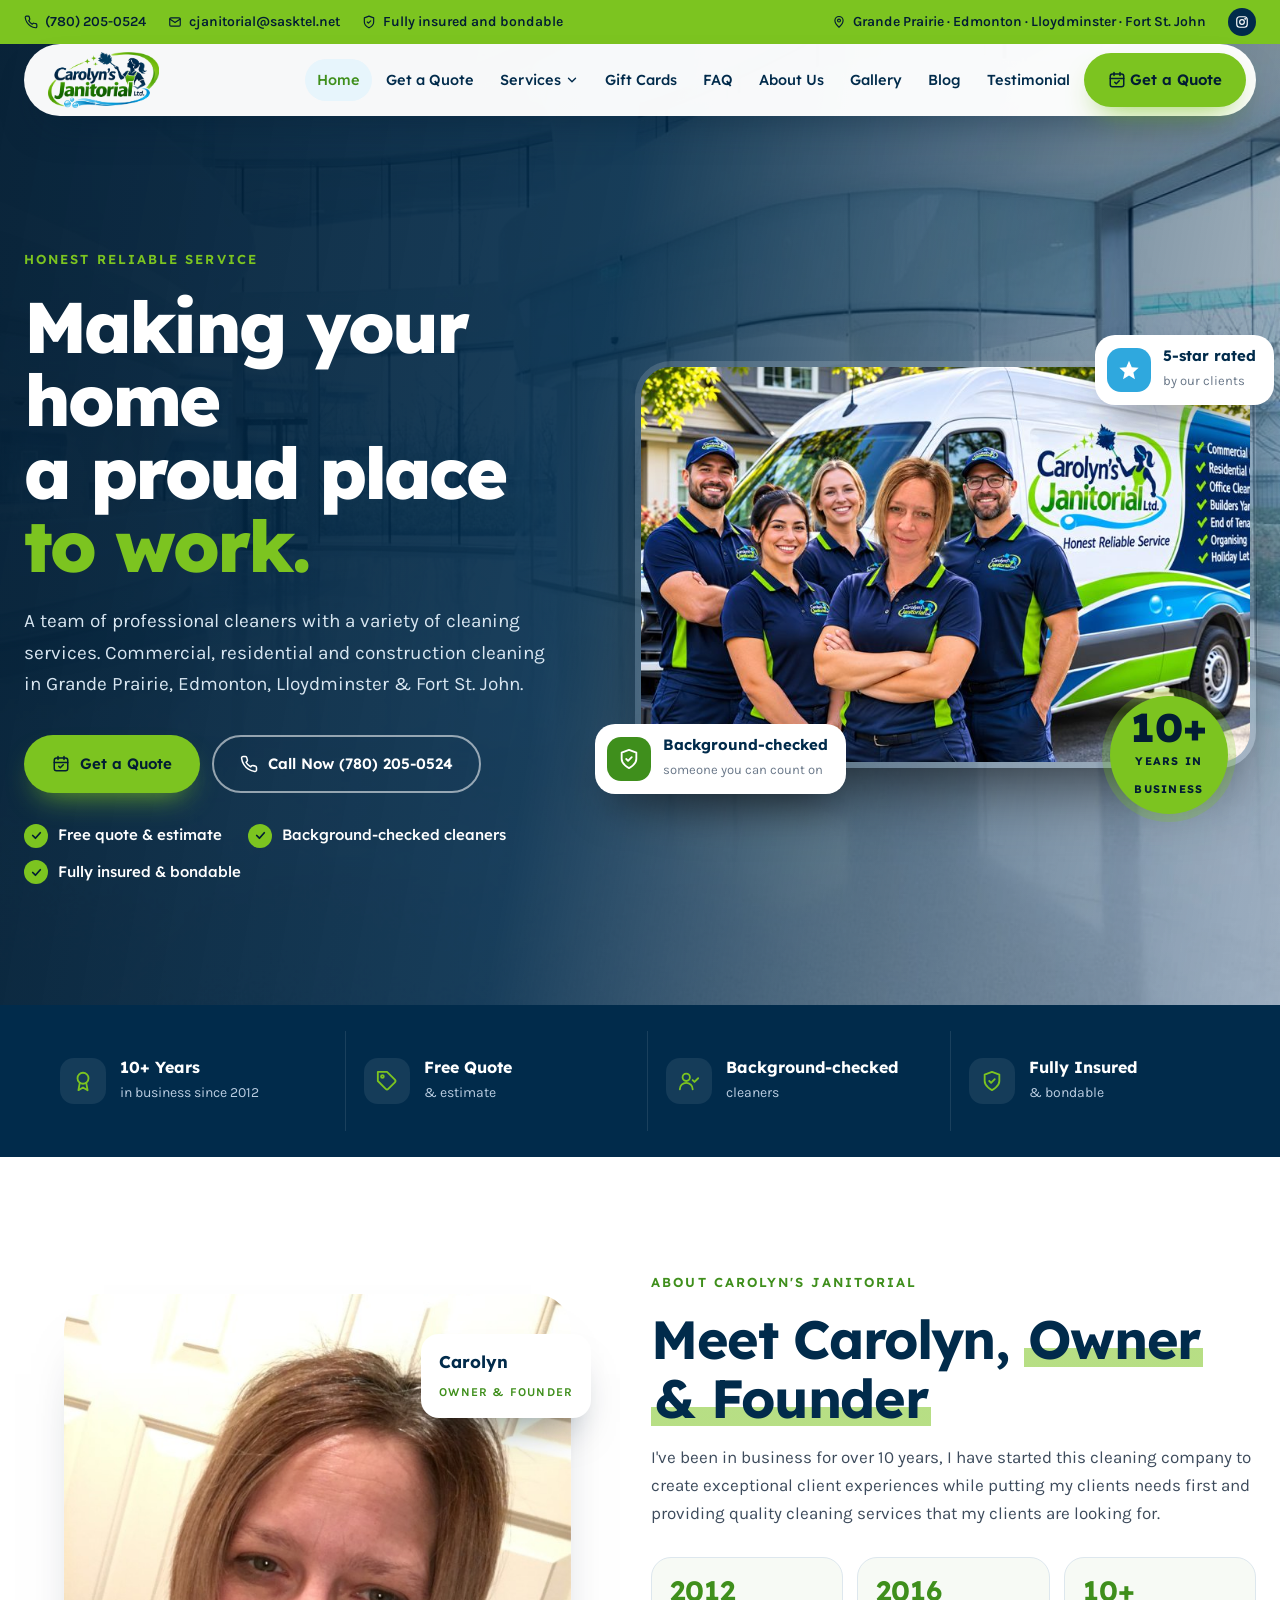
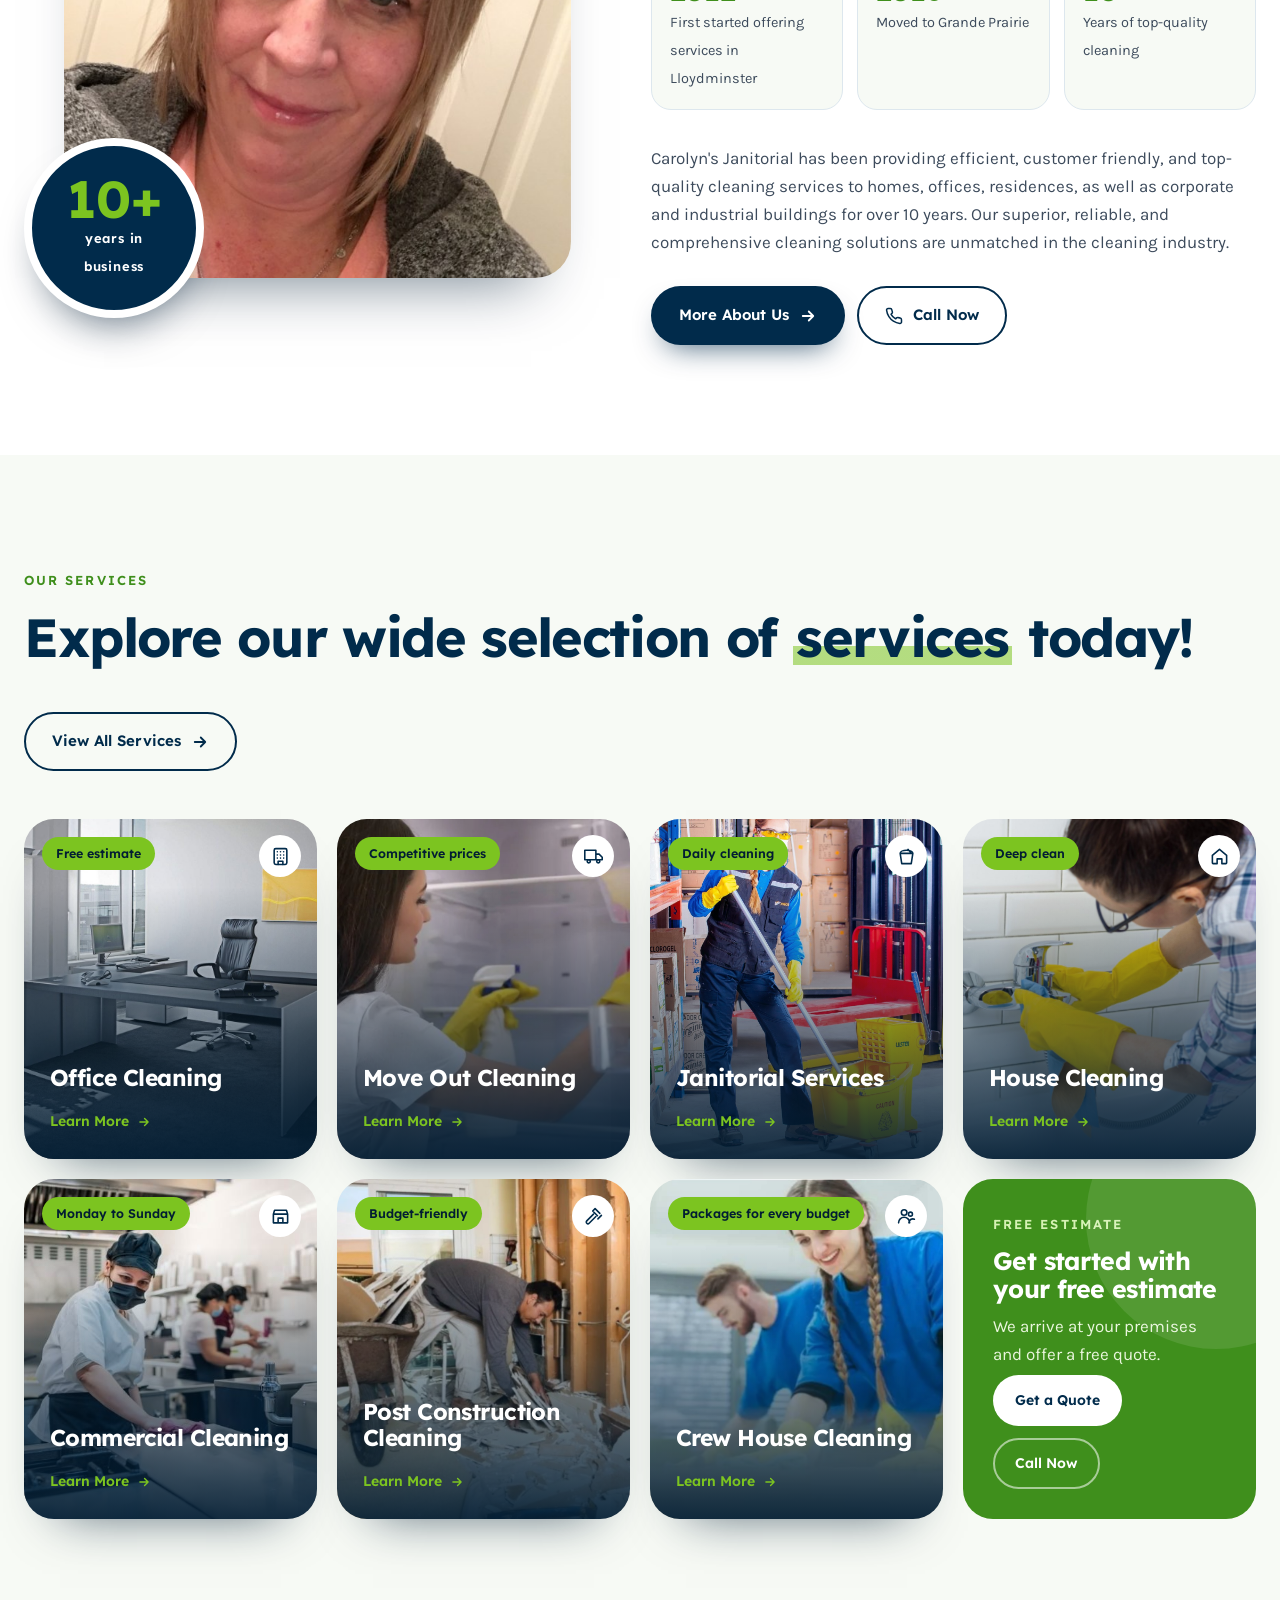
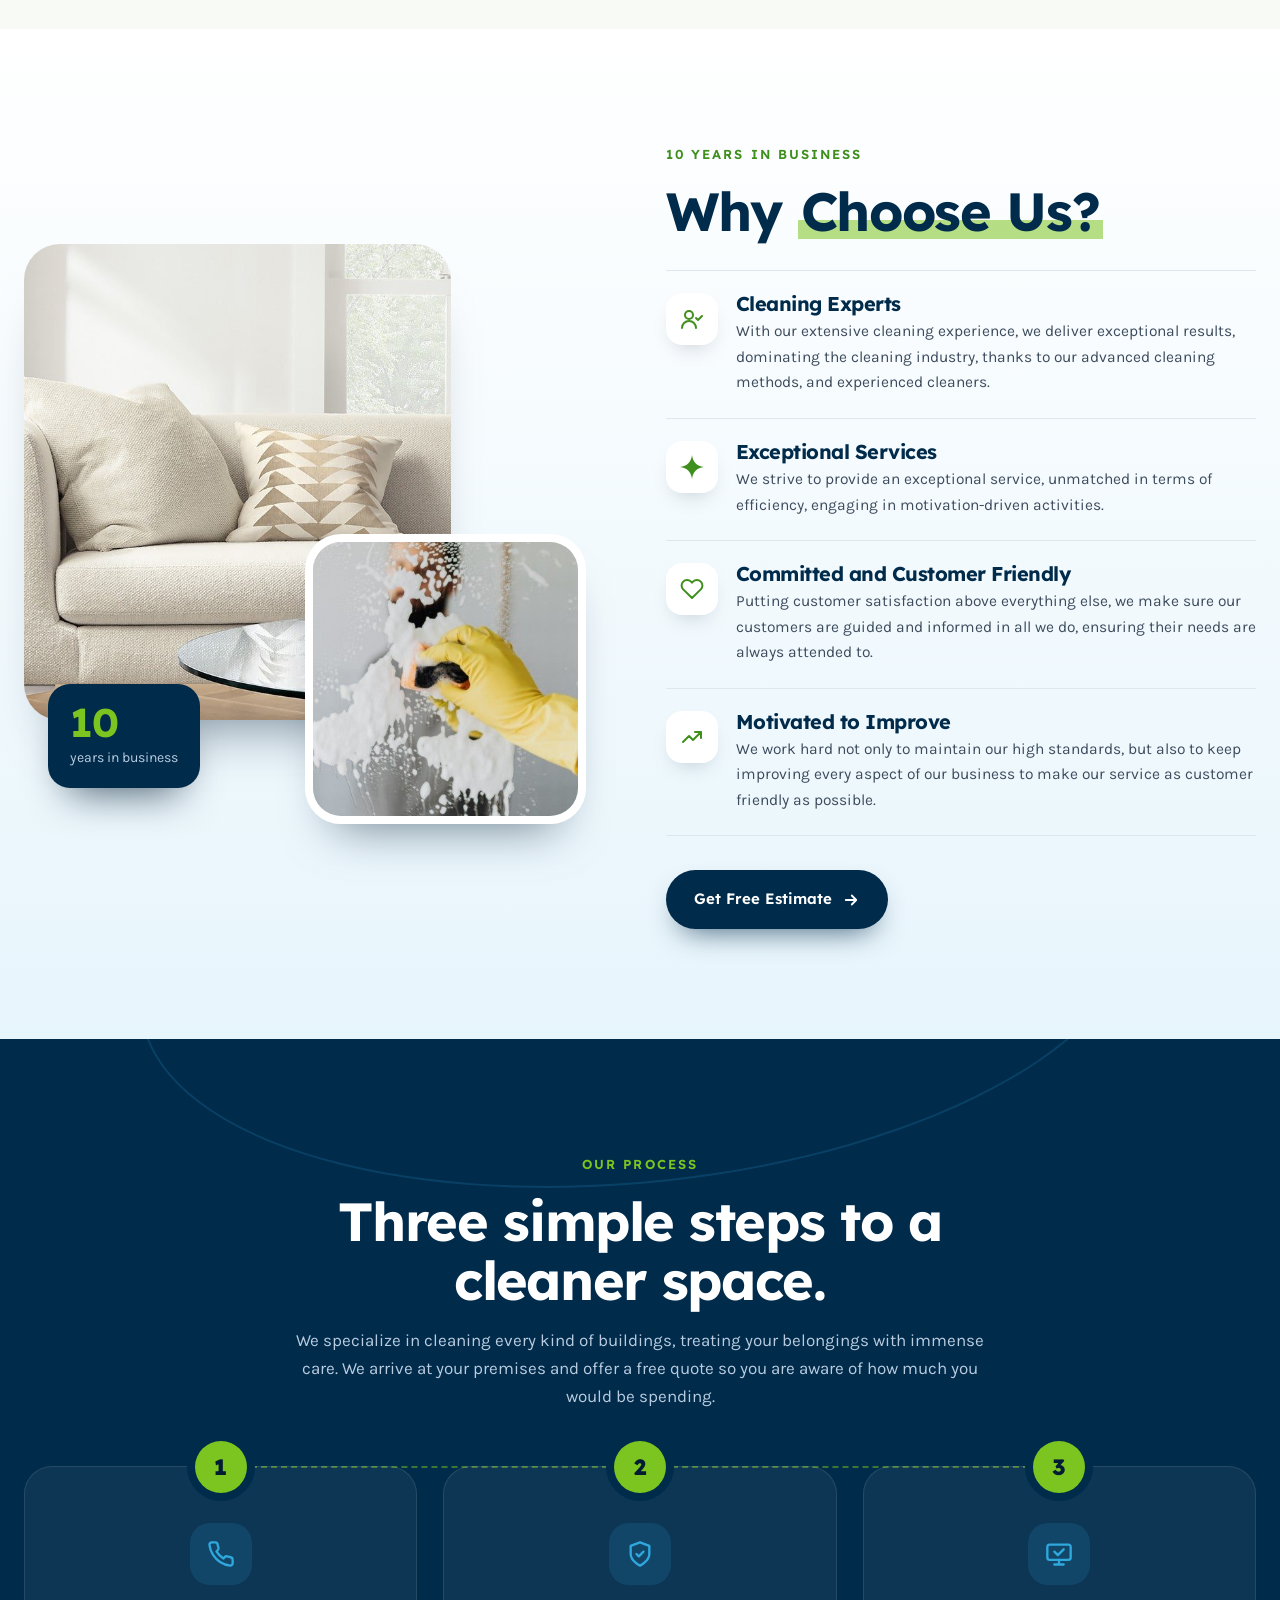
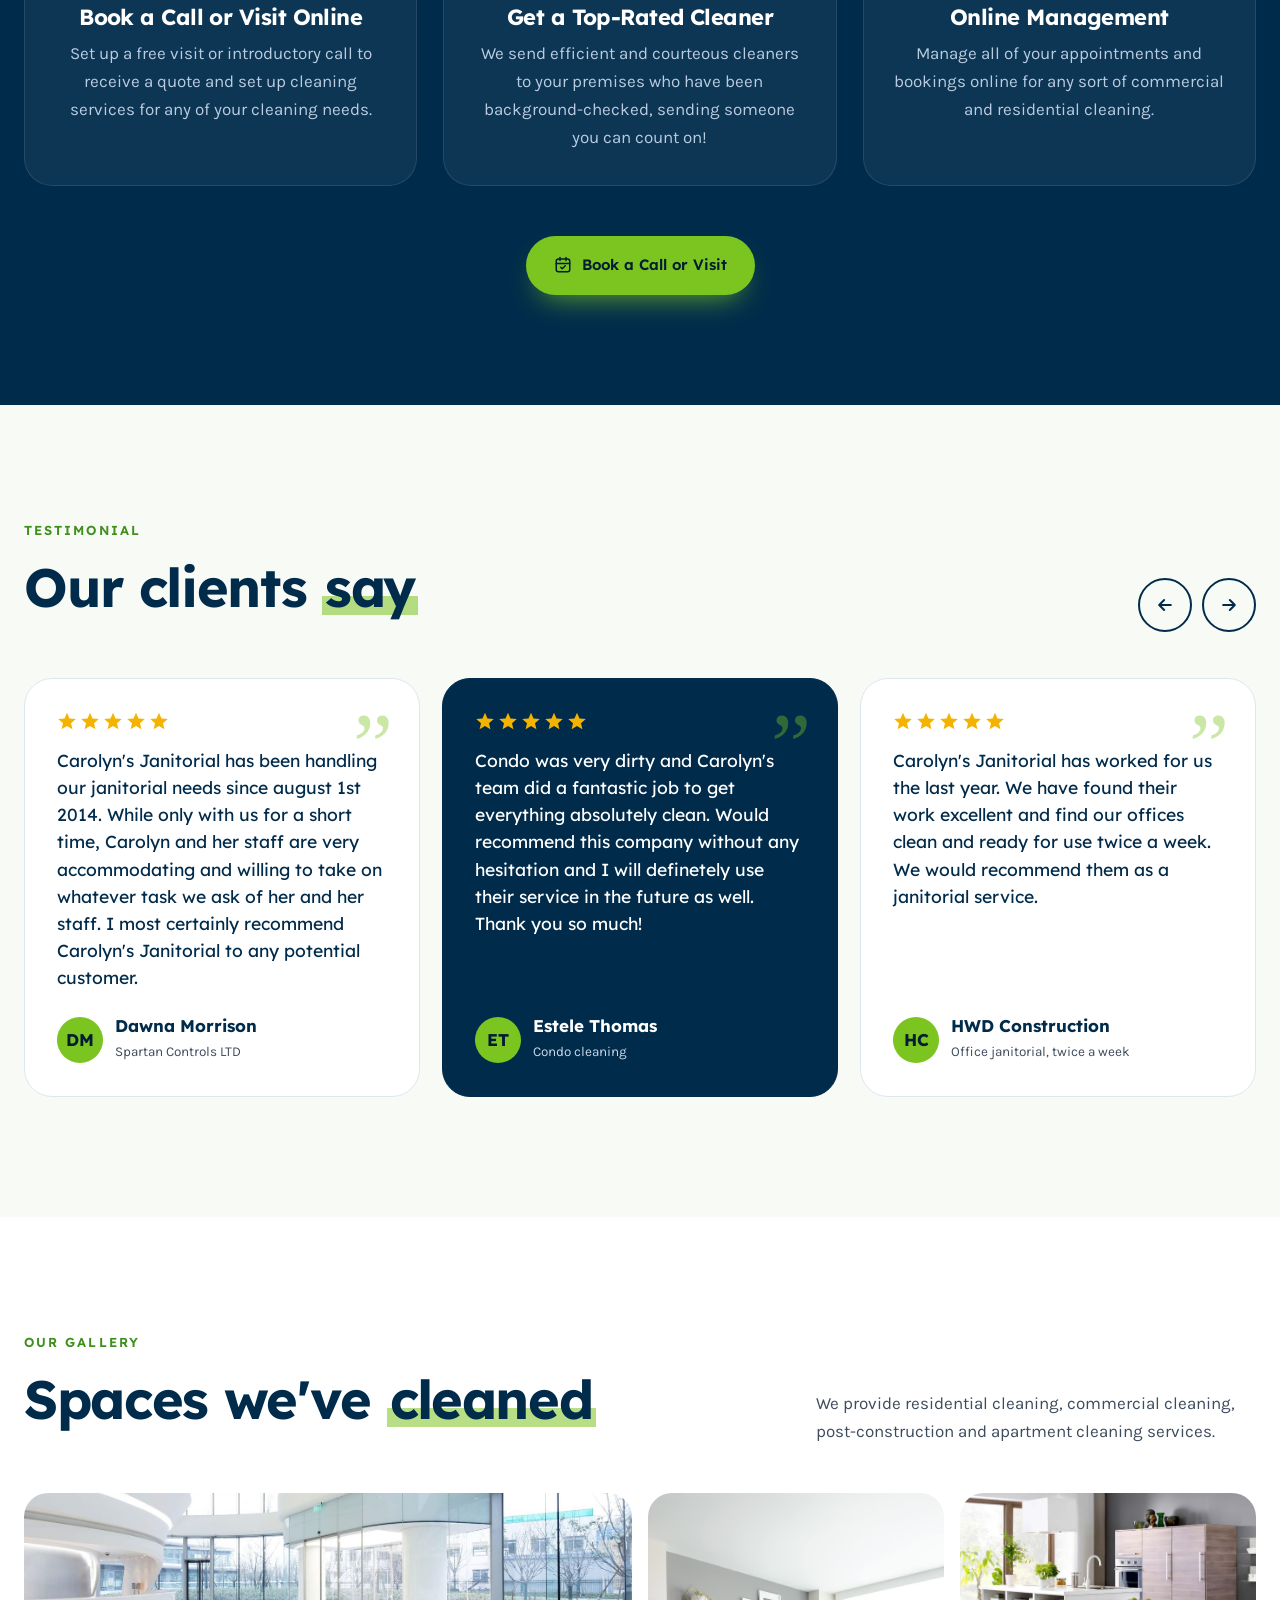
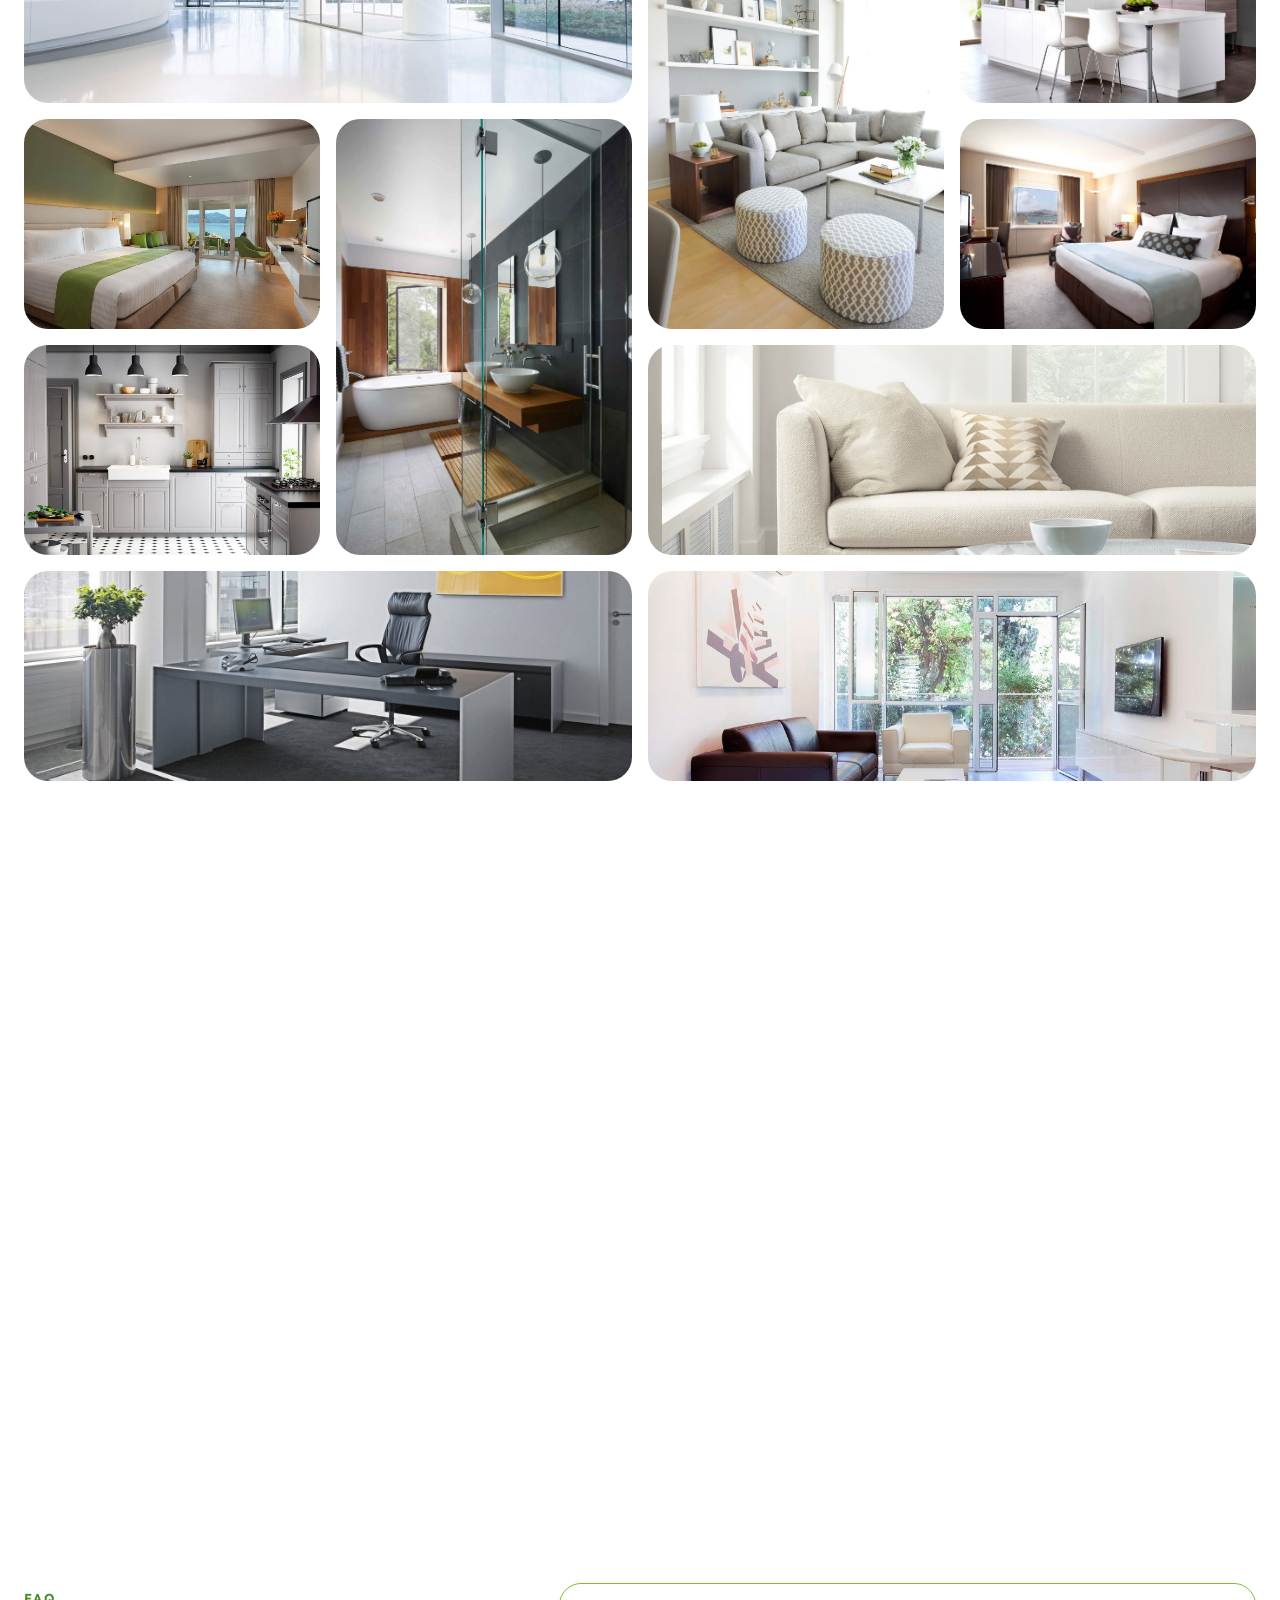
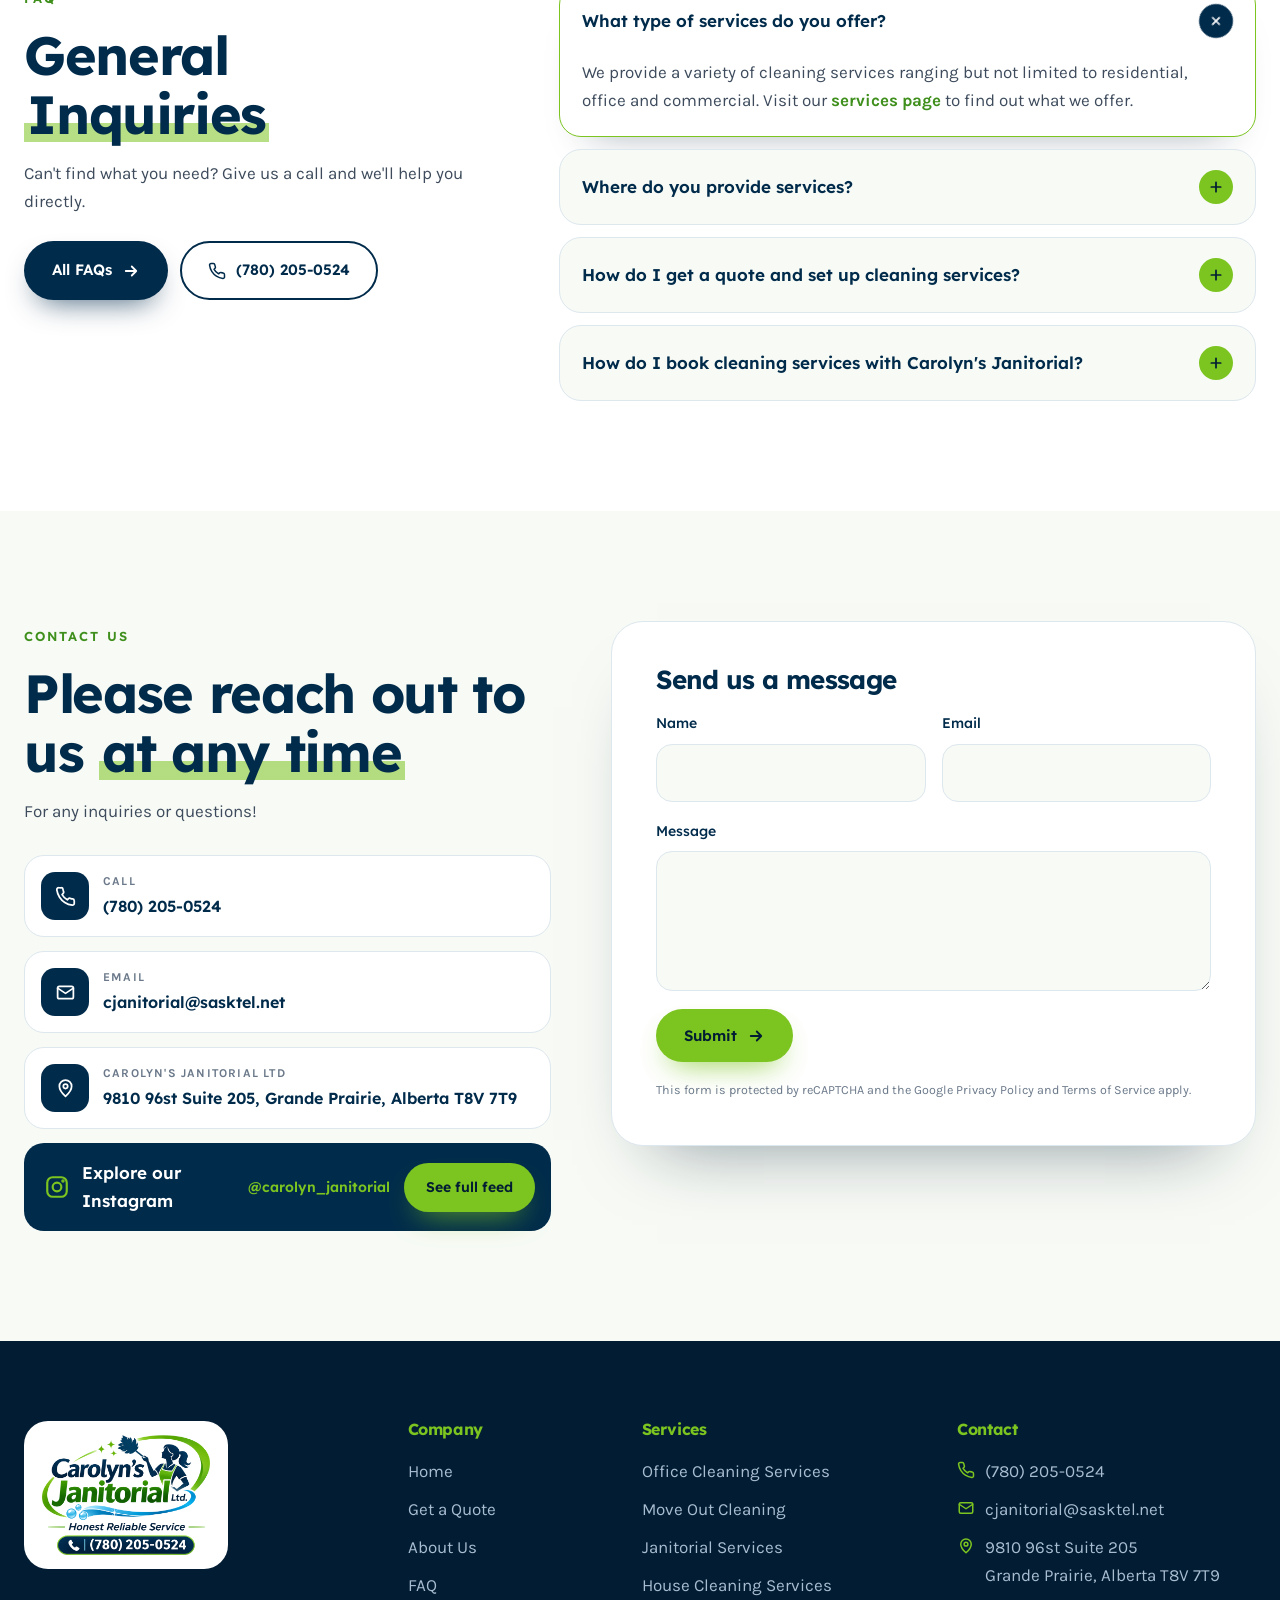
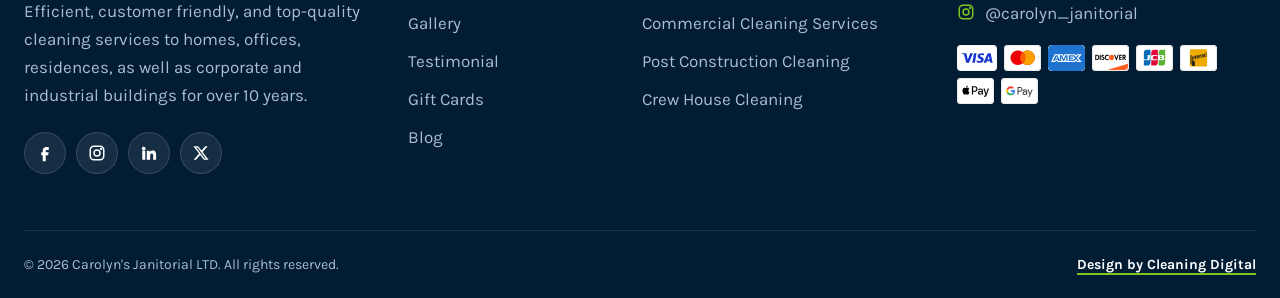
==== commit dc41b332: "Home hero: new team photo with Carolyn Co-Authored-By: Claude Opus 5.5 <noreply@anthropic.com> Claud" ====
--- a/index.html
+++ b/index.html
@@ -76,7 +76,7 @@
       <div class="chk"><span><i><svg class="ic"><use href="#i-check"/></svg></i>Free quote &amp; estimate</span><span><i><svg class="ic"><use href="#i-check"/></svg></i>Background-checked cleaners</span><span><i><svg class="ic"><use href="#i-check"/></svg></i>Fully insured &amp; bondable</span></div>
     </div>
     <div class="hcard">
-      <div class="ph"><picture><source media="(max-width:640px)" srcset="images/team-van-m.jpg"><img src="images/team-van.jpg" alt="The Carolyn's Janitorial team in uniform beside the company van" width="1672" height="941" fetchpriority="high"></picture></div>
+      <div class="ph"><picture><source media="(max-width:640px)" srcset="images/team-carolyn-m.jpg"><img src="images/team-carolyn.jpg" alt="Carolyn and the Carolyn's Janitorial team in uniform beside the company van" width="1671" height="941" fetchpriority="high"></picture></div>
       <div class="float f1"><i><svg class="ic"><use href="#i-shield"/></svg></i><span><b>Background-checked</b><small>someone you can count on</small></span></div>
       <div class="float f2"><i><svg class="ic"><use href="#i-star"/></svg></i><span><b>5-star rated</b><small>by our clients</small></span></div>
       <div class="yrs"><div><strong>10+</strong><span>Years in<br>business</span></div></div>
--- a/assets/css/style.css
+++ b/assets/css/style.css
@@ -447,3 +447,4 @@
   .hero{padding-top:130px}
 }
 @media (max-width:640px){.hero .bubble{display:none}}
+.hcard .ph img{object-position:45% 35%}
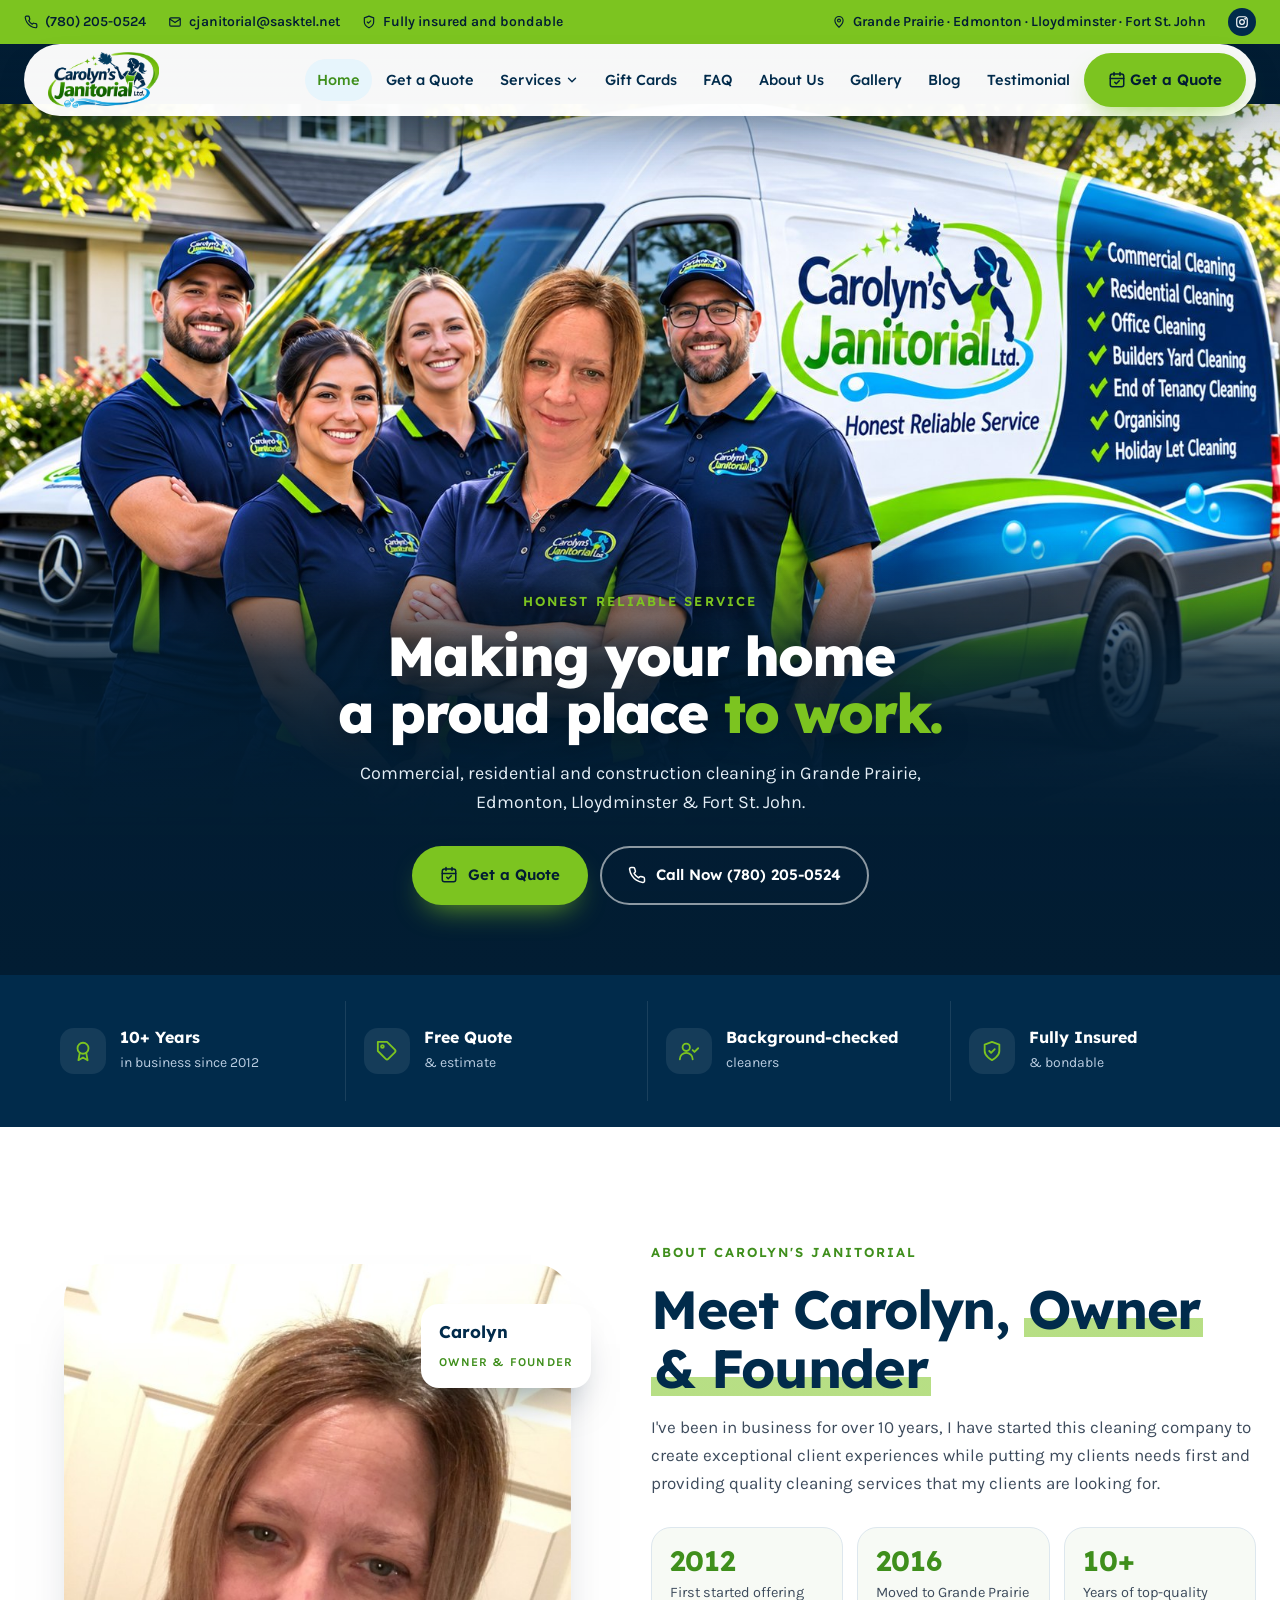
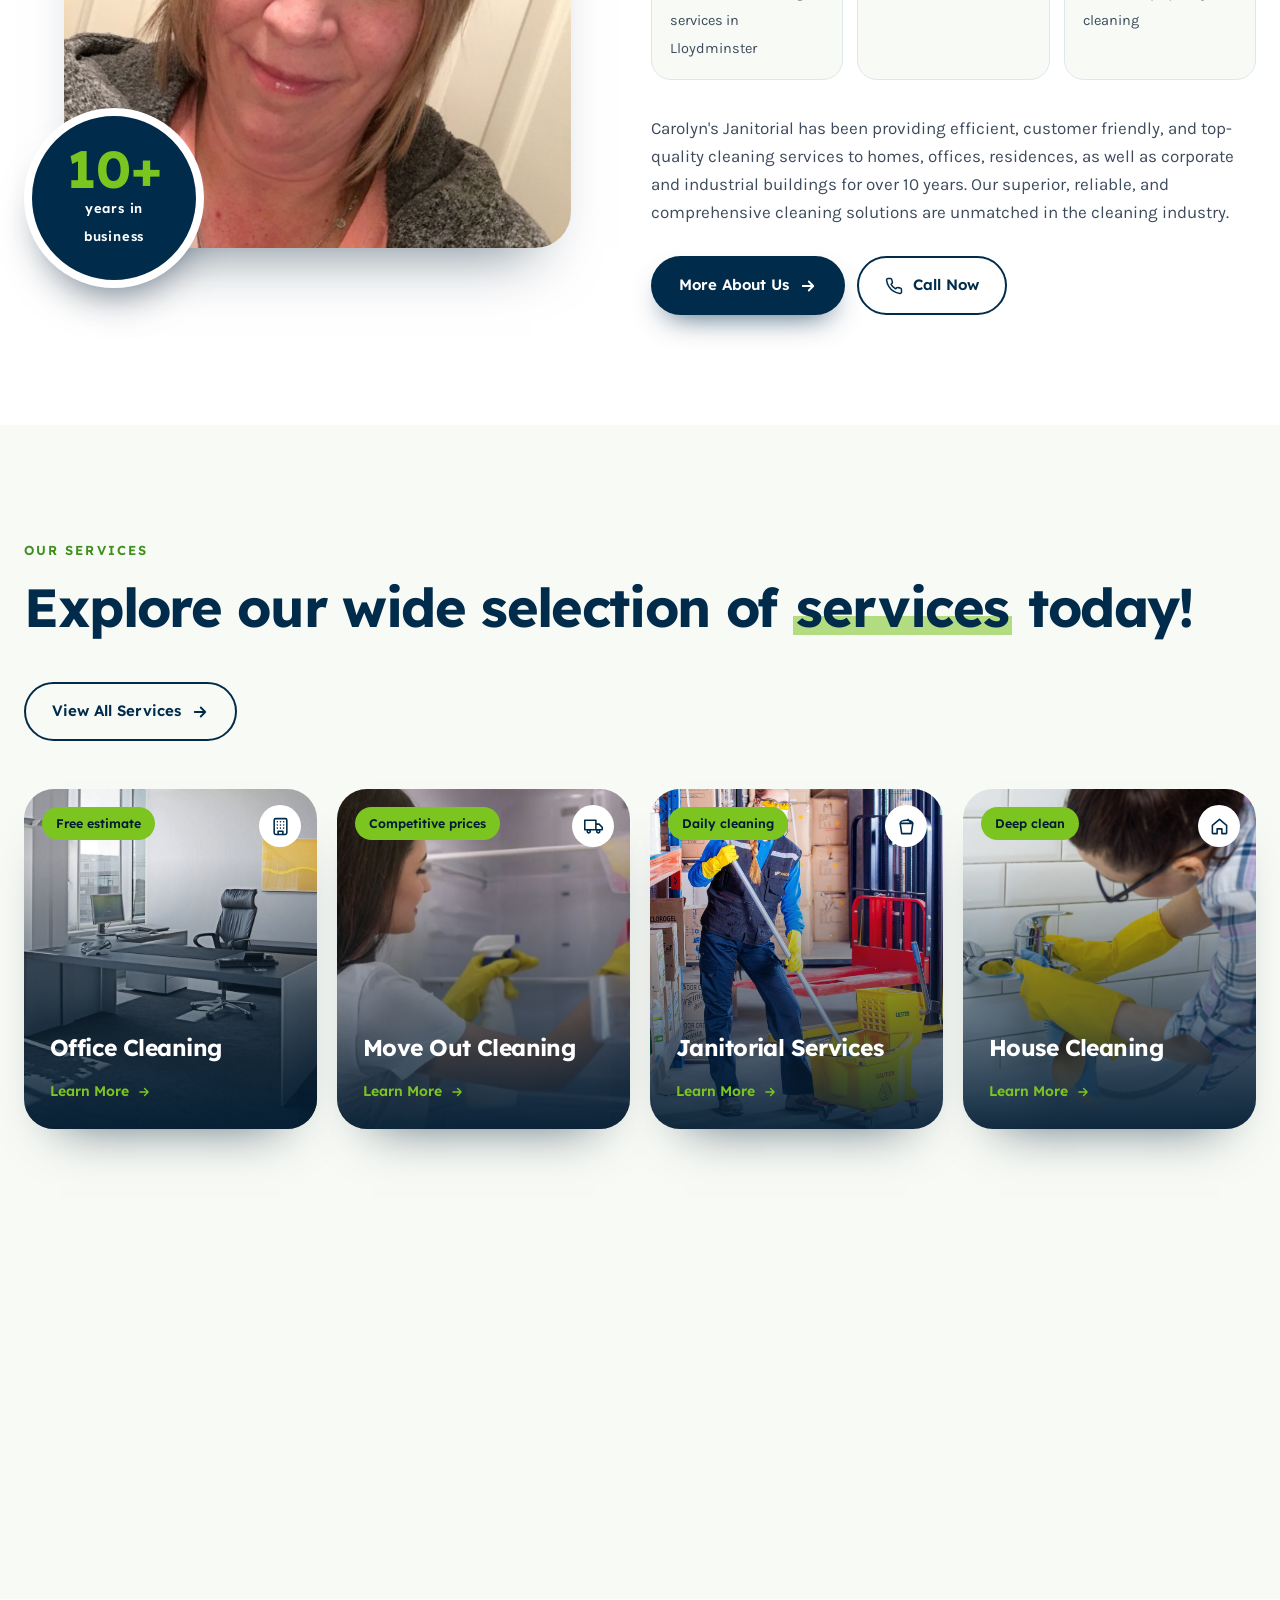
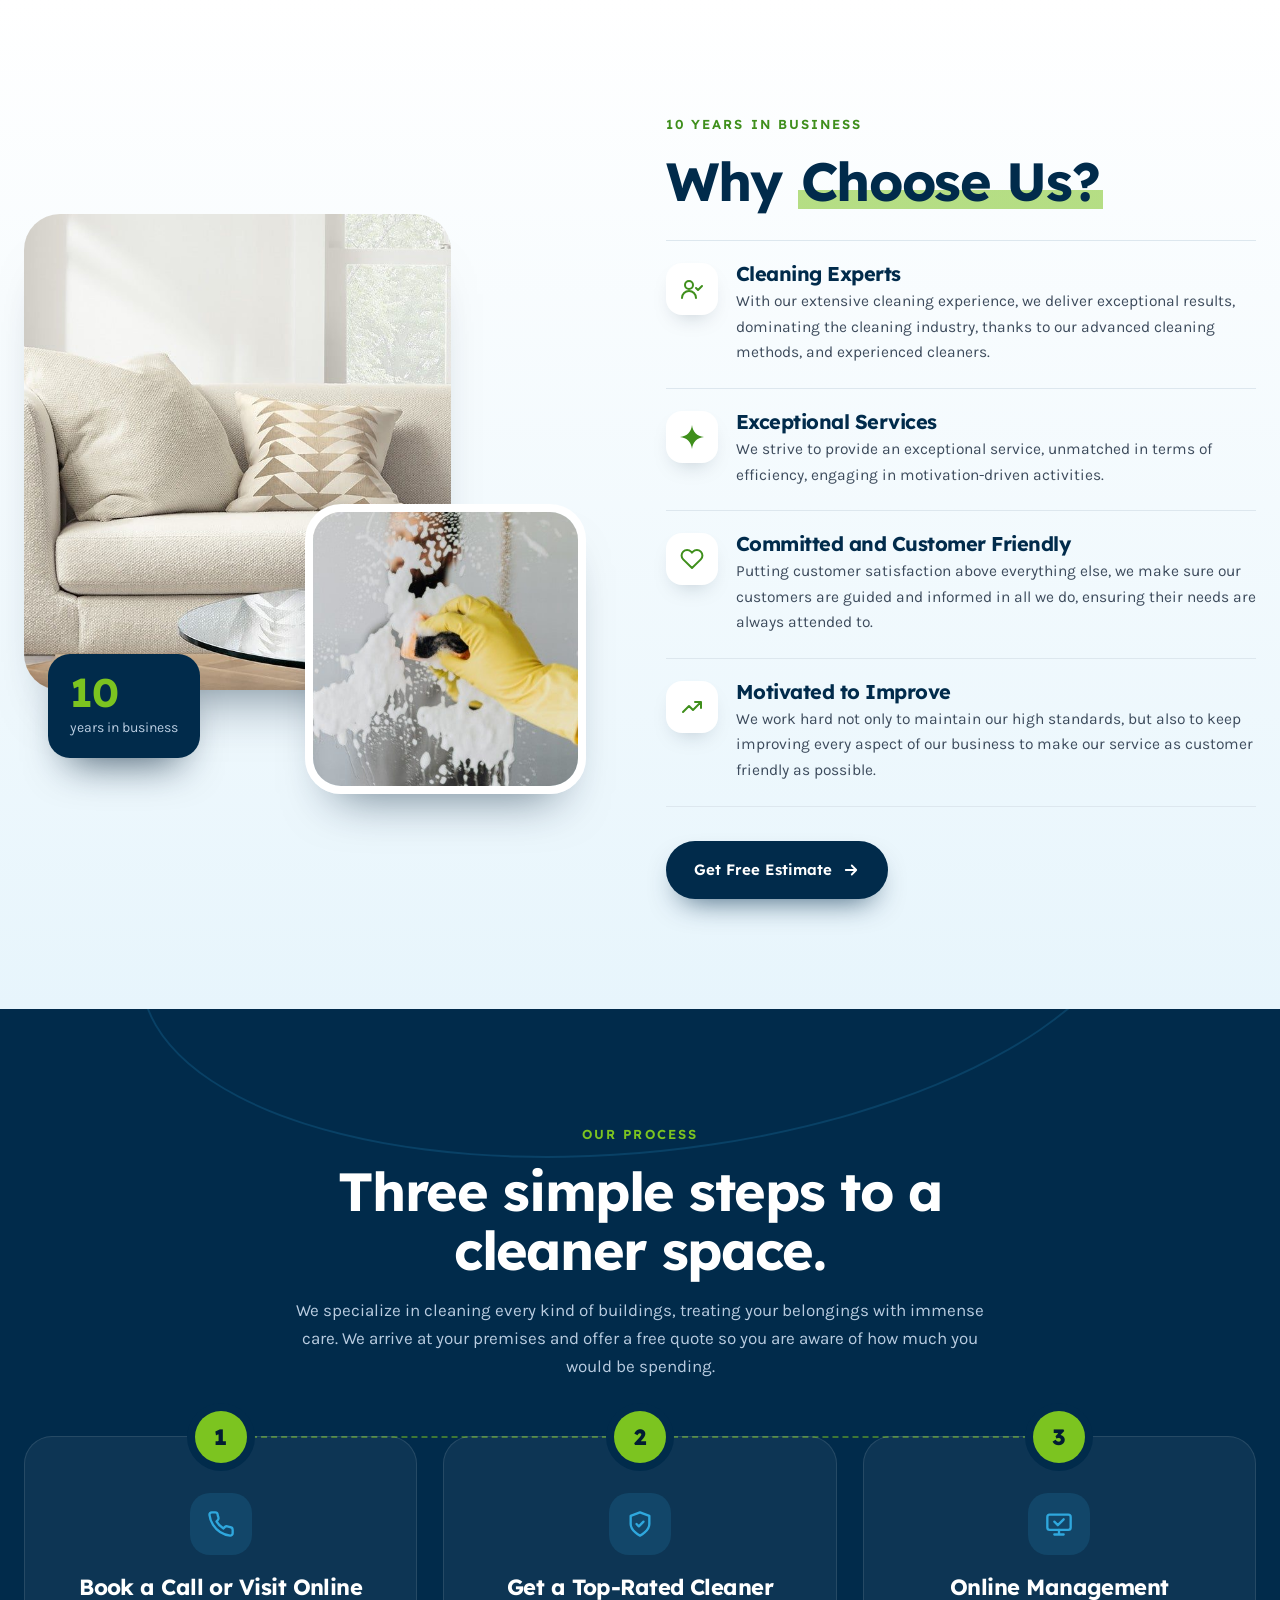
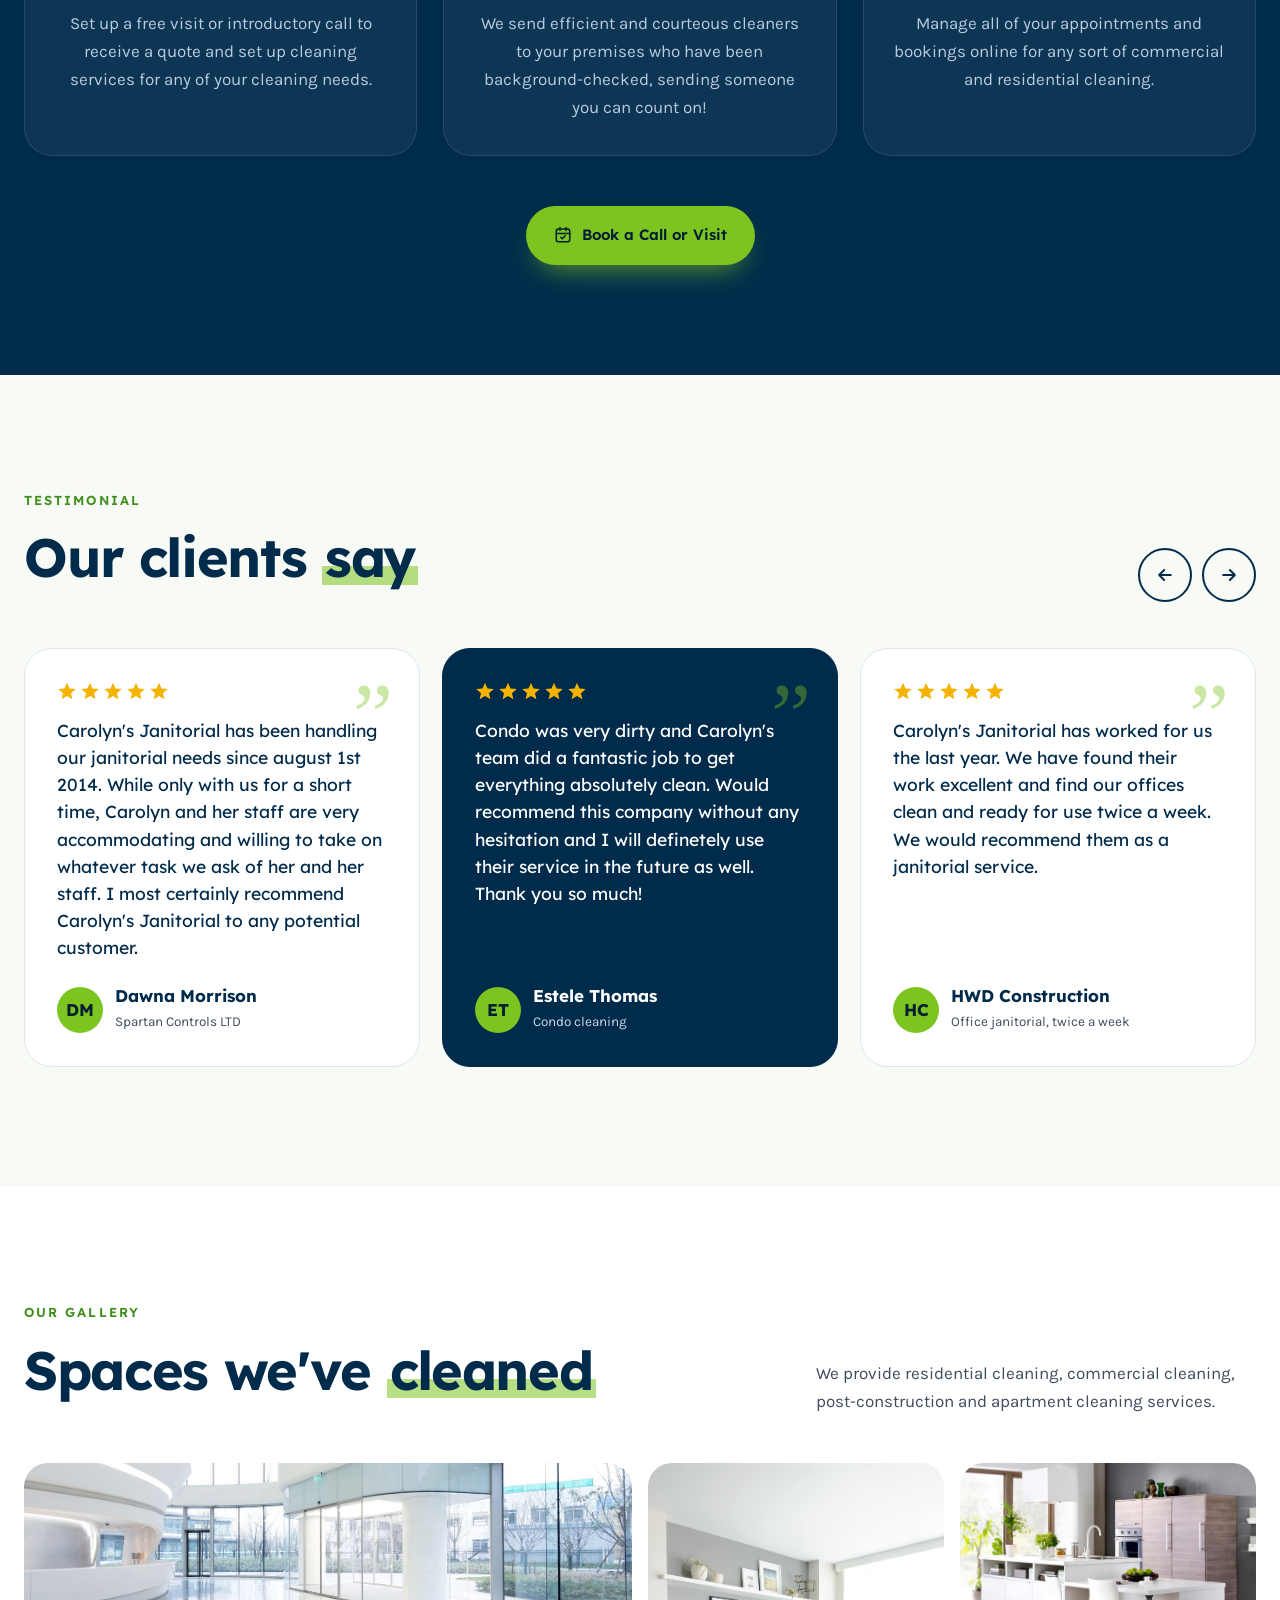
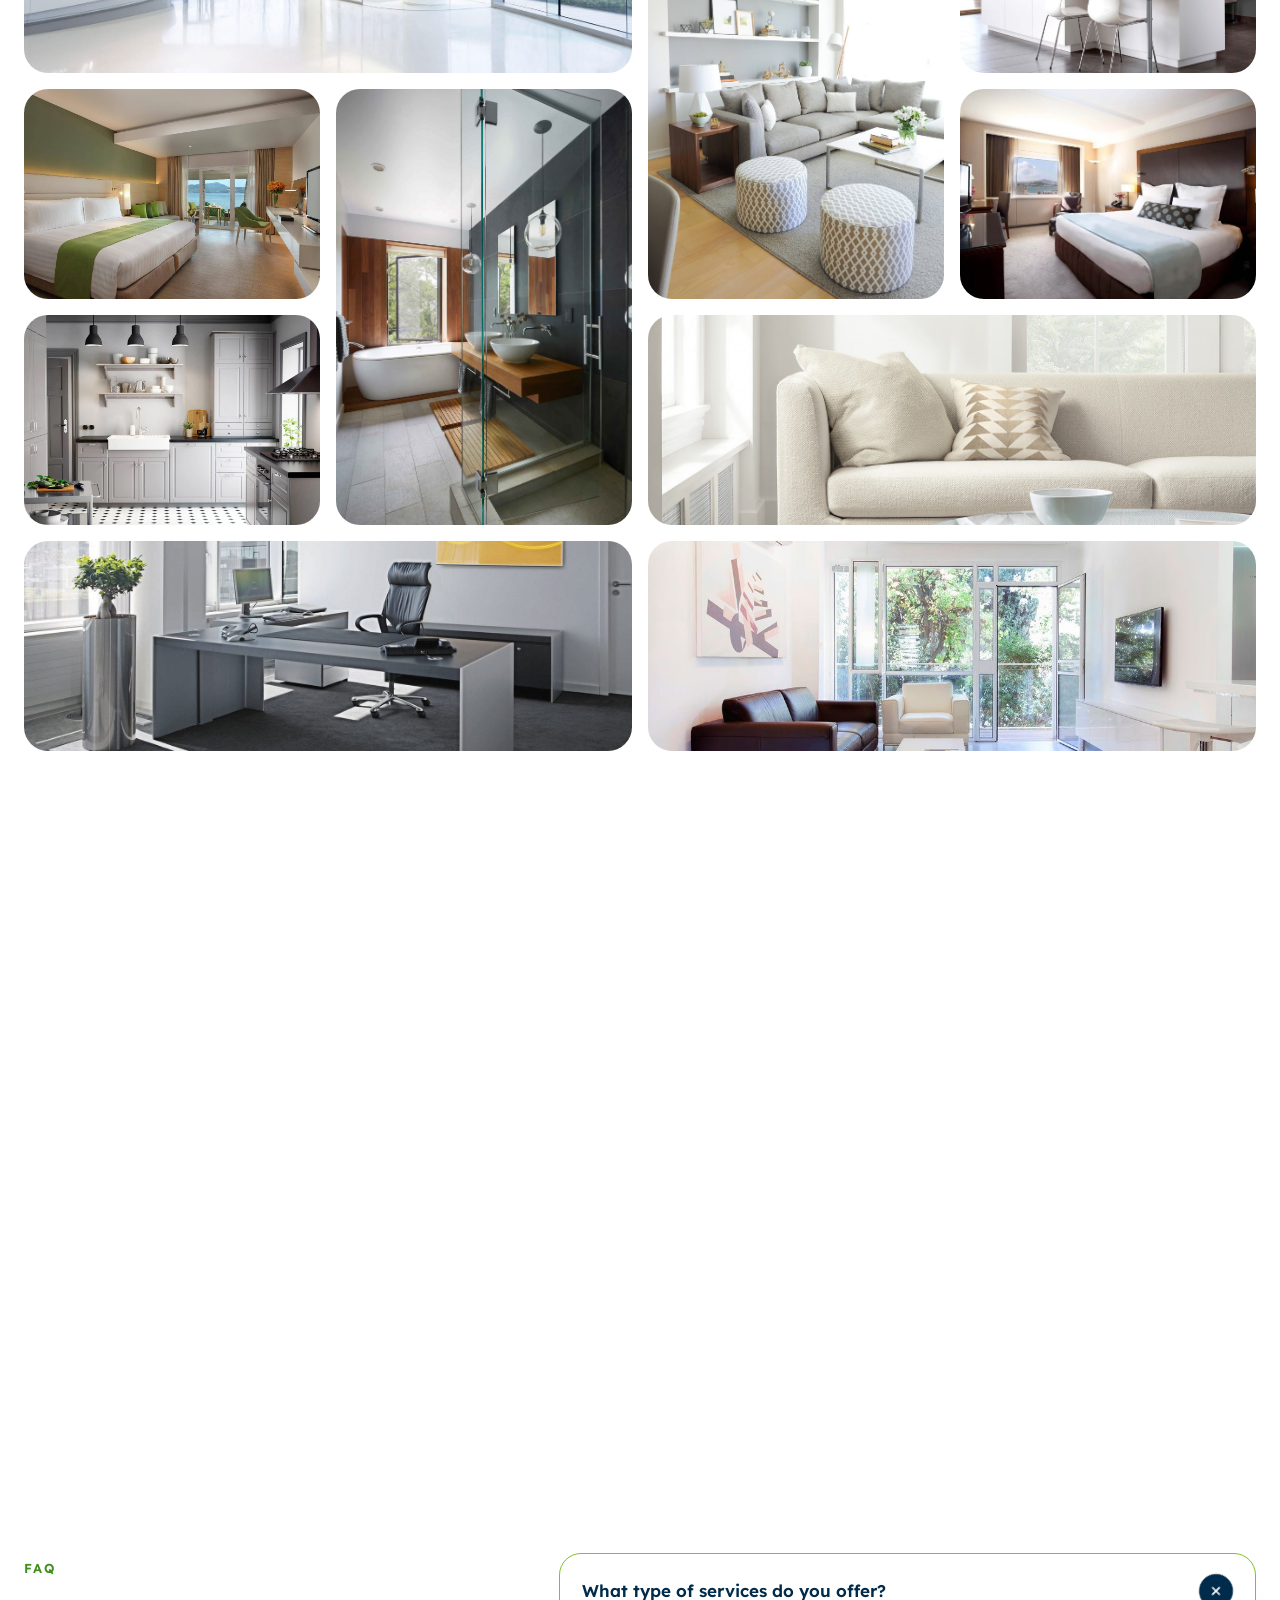
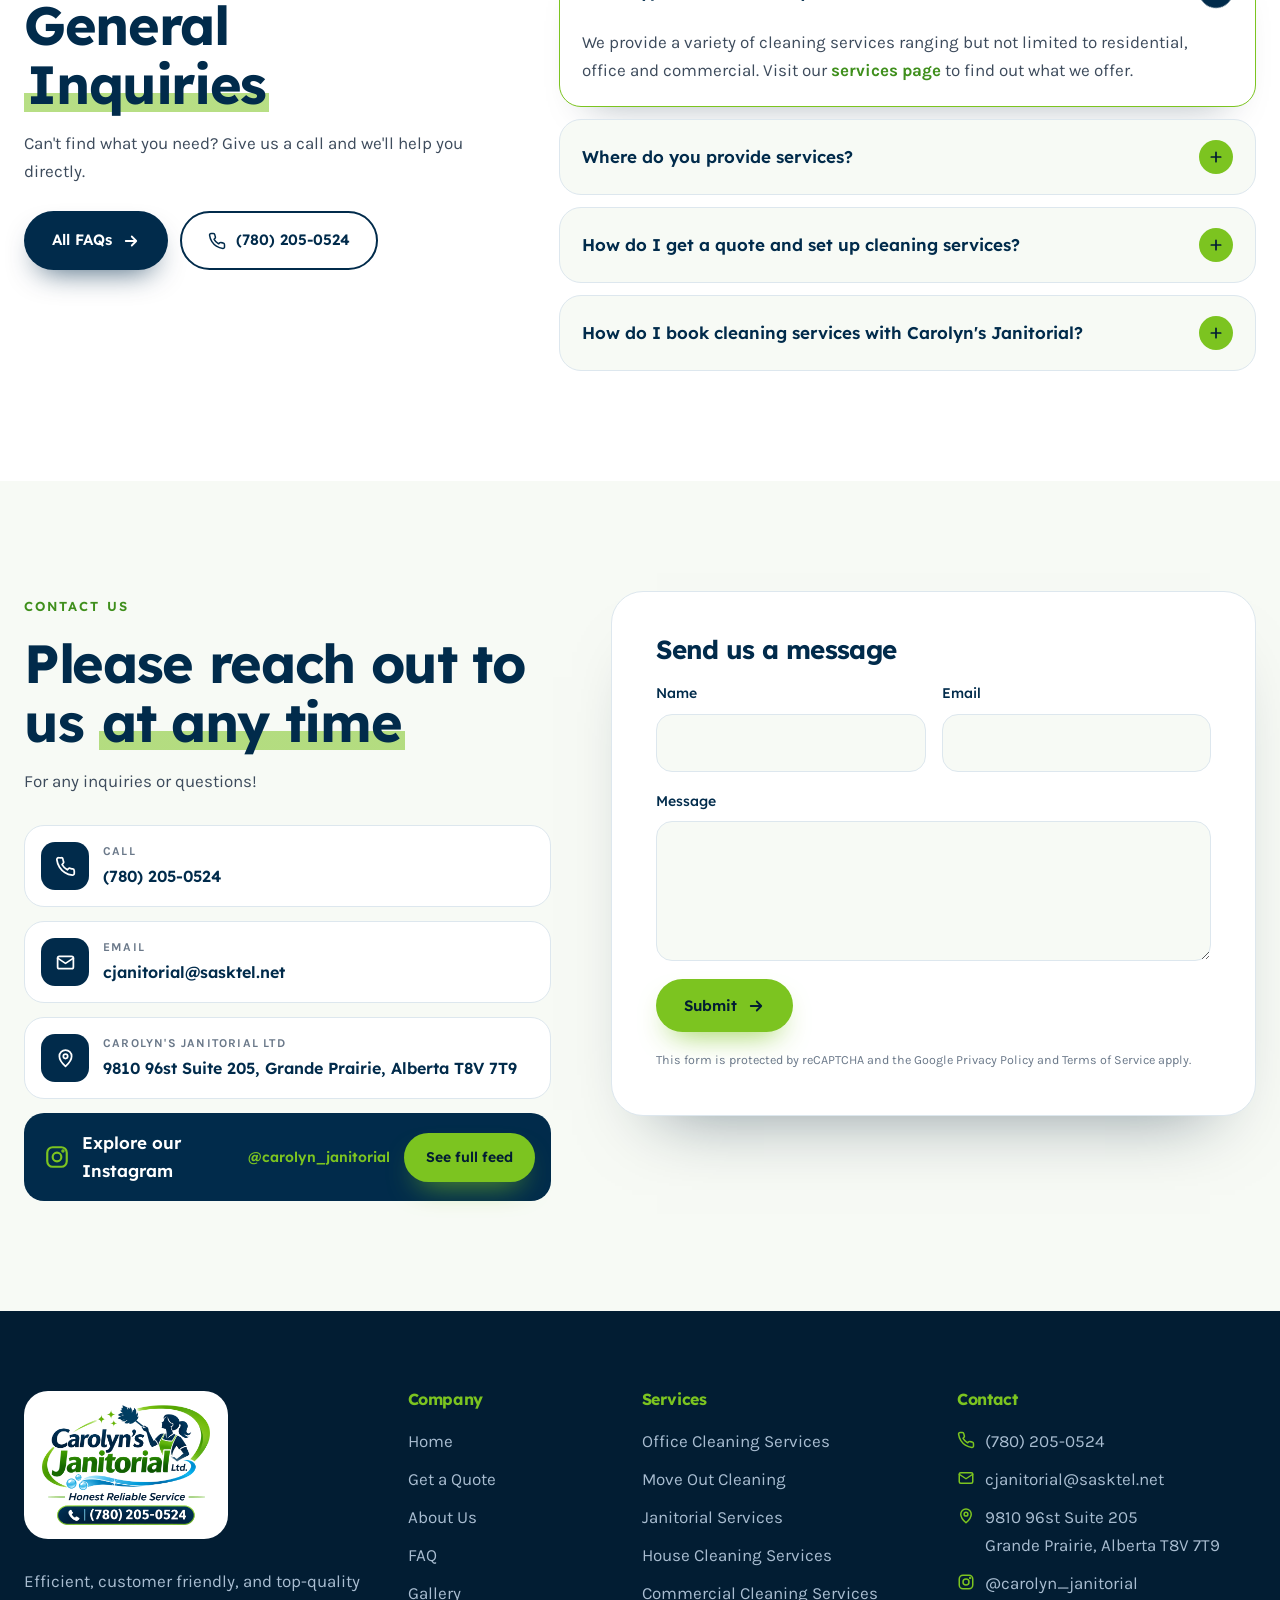
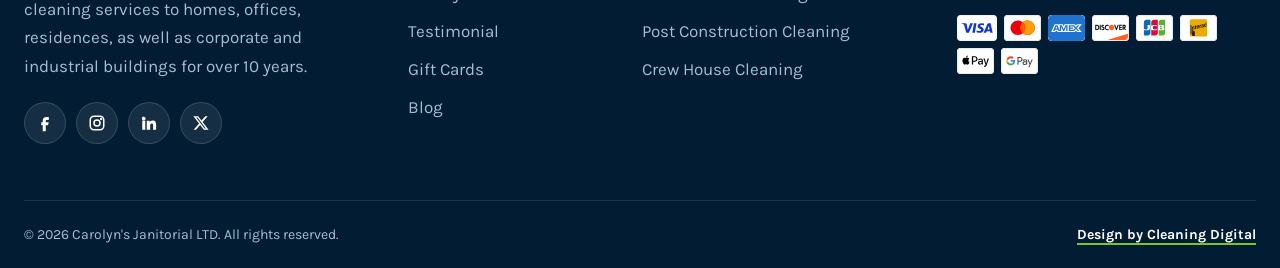
==== commit f5cad09e: "Home hero: team photo as background, centred text and CTAs below faces Co-Authored-By: Claude Opus 5" ====
--- a/index.html
+++ b/index.html
@@ -66,20 +66,14 @@
   <a class="callpill" href="tel:+17802050524"><i><svg class="ic"><use href="#i-phone"/></svg></i><span><small>CALL NOW</small><b>(780) 205-0524</b></span></a>
 </div></div></header>
 <main id="top">
-<section class="hero" id="hero"><img src="images/gallery-01.jpg" alt="">
+<section class="hero hero-bg" id="hero">
+  <picture class="hbg"><source media="(max-width:640px)" srcset="images/team-carolyn-m.jpg"><img src="images/team-carolyn.jpg" alt="Carolyn and the Carolyn's Janitorial team in uniform beside the company van" width="1671" height="941" fetchpriority="high"></picture>
   <div class="wrap">
-    <div>
+    <div class="htext">
       <span class="eyebrow">Honest Reliable Service</span>
       <h1><span>Making your home</span> <span>a proud place</span> <span>to work.</span></h1>
-      <p class="lead">A team of professional cleaners with a variety of cleaning services. Commercial, residential and construction cleaning in Grande Prairie, Edmonton, Lloydminster &amp; Fort St. John.</p>
+      <p class="lead">Commercial, residential and construction cleaning in Grande Prairie, Edmonton, Lloydminster &amp; Fort St. John.</p>
       <div class="btns"><a class="btn b-lime" href="get-a-quote.html"><svg class="ic"><use href="#i-cal"/></svg>Get a Quote</a><a class="btn b-glass" href="tel:+17802050524"><svg class="ic"><use href="#i-phone"/></svg>Call Now (780) 205-0524</a></div>
-      <div class="chk"><span><i><svg class="ic"><use href="#i-check"/></svg></i>Free quote &amp; estimate</span><span><i><svg class="ic"><use href="#i-check"/></svg></i>Background-checked cleaners</span><span><i><svg class="ic"><use href="#i-check"/></svg></i>Fully insured &amp; bondable</span></div>
-    </div>
-    <div class="hcard">
-      <div class="ph"><picture><source media="(max-width:640px)" srcset="images/team-carolyn-m.jpg"><img src="images/team-carolyn.jpg" alt="Carolyn and the Carolyn's Janitorial team in uniform beside the company van" width="1671" height="941" fetchpriority="high"></picture></div>
-      <div class="float f1"><i><svg class="ic"><use href="#i-shield"/></svg></i><span><b>Background-checked</b><small>someone you can count on</small></span></div>
-      <div class="float f2"><i><svg class="ic"><use href="#i-star"/></svg></i><span><b>5-star rated</b><small>by our clients</small></span></div>
-      <div class="yrs"><div><strong>10+</strong><span>Years in<br>business</span></div></div>
     </div>
   </div>
 </section>
--- a/assets/css/style.css
+++ b/assets/css/style.css
@@ -448,3 +448,93 @@
 }
 @media (max-width:640px){.hero .bubble{display:none}}
 .hcard .ph img{object-position:45% 35%}
+
+/* hero: team photo as background */
+.hero.hero-bg{min-height:max(760px,100vh);display:flex;align-items:center;padding:190px 0 110px}
+.hero-bg .hbg{position:absolute;inset:0;z-index:0}
+.hero-bg .hbg img{width:100%;height:100%;object-fit:cover;object-position:70% 35%}
+.hero.hero-bg::before{background:linear-gradient(90deg,rgba(2,29,51,.97) 0%,rgba(2,29,51,.9) 30%,rgba(1,43,75,.55) 52%,rgba(1,43,75,.05) 72%,rgba(1,43,75,0) 100%),linear-gradient(0deg,rgba(2,29,51,.55) 0%,transparent 30%)}
+.hero-bg .wrap{display:block;width:min(1240px,100% - 48px)}
+.hero-bg .htext{max-width:600px}
+.hero-bg h1{font-size:clamp(44px,5.4vw,78px)}
+.hbadges{position:absolute;right:0;bottom:-60px;display:flex;align-items:center;gap:16px}
+.hbadges .float{position:static;animation:bob 6s ease-in-out infinite}
+.hbadges .float i{background:var(--aqua)}
+.hbadges .yrs{position:static;width:120px;height:120px}
+.hbadges .yrs strong{font-size:40px}
+@media (max-width:1180px){.hero-bg .hbg img{object-position:62% 35%}.hero.hero-bg::before{background:linear-gradient(90deg,rgba(2,29,51,.97) 0%,rgba(2,29,51,.85) 45%,rgba(1,43,75,.35) 75%,rgba(1,43,75,.1) 100%)}}
+@media (max-width:640px){
+  .hero.hero-bg{display:block;min-height:0;padding:0 0 70px;background:var(--navy2)}
+  .hero-bg .hbg{position:relative;display:block;aspect-ratio:16/11;margin-top:0}
+  .hero-bg .hbg img{object-position:40% 30%}
+  .hero.hero-bg::before{inset:auto 0 auto 0;top:0;height:calc(100vw * 11 / 16);background:linear-gradient(180deg,rgba(2,29,51,.55) 0%,transparent 35%,transparent 70%,var(--navy2) 100%);z-index:1}
+  .hero-bg .wrap{margin-top:30px}
+  .hbadges{position:absolute;right:16px;top:calc(100vw * 11 / 16 - 70px);bottom:auto;z-index:4}
+  .hbadges .float{display:none}
+  .hbadges .yrs{width:96px;height:96px}.hbadges .yrs strong{font-size:30px}.hbadges .yrs span{font-size:9px}
+  .hero-bg .wrap{position:static}
+}
+@media (min-width:641px){
+  .hero.hero-bg{min-height:0;padding:200px 0 120px}
+  .hero-bg .hbg img{object-position:0% 30%}
+  .hero.hero-bg::before{background:linear-gradient(270deg,rgba(2,29,51,.97) 0%,rgba(2,29,51,.9) 34%,rgba(1,43,75,.45) 52%,rgba(1,43,75,0) 66%),linear-gradient(0deg,rgba(2,29,51,.5) 0%,transparent 25%)}
+  .hero-bg .htext{margin-left:auto;max-width:540px}
+  .hero-bg h1{font-size:clamp(40px,4.6vw,68px)}
+  .hbadges{right:auto;left:0;bottom:-70px}
+  .hero-bg .bubble{display:none}
+}
+@media (min-width:641px) and (max-width:1180px){
+  .hero.hero-bg::before{background:linear-gradient(270deg,rgba(2,29,51,.97) 0%,rgba(2,29,51,.88) 55%,rgba(1,43,75,.35) 85%,rgba(1,43,75,.15) 100%)}
+}
+@media (min-width:1181px){
+  .hero.hero-bg{min-height:calc(100vw * 941 / 1671);padding:170px 0 90px}
+  .hero-bg .hbg img{object-position:50% 50%}
+  .hero.hero-bg::before{background:linear-gradient(270deg,rgba(2,29,51,.96) 0%,rgba(2,29,51,.88) 26%,rgba(1,43,75,.4) 40%,rgba(1,43,75,0) 50%),linear-gradient(0deg,rgba(2,29,51,.45) 0%,transparent 22%)}
+  .hero-bg .htext{max-width:470px}
+  .hero-bg h1{font-size:clamp(40px,4vw,64px)}
+  .hero-bg .lead{font-size:17px}
+  .hero-bg .btns{margin:26px 0 22px}
+  .hero-bg .chk{gap:10px 20px}
+  .hbadges{bottom:-40px}
+}
+@media (min-width:641px){
+  .hero.hero-bg::before{background:linear-gradient(0deg,rgba(2,29,51,.45) 0%,transparent 25%)}
+  .hero-bg .htext{background:rgba(2,29,51,.86);backdrop-filter:blur(10px);-webkit-backdrop-filter:blur(10px);border:1px solid rgba(255,255,255,.12);border-radius:32px;padding:40px 40px 36px;box-shadow:0 40px 80px -30px rgba(0,0,0,.6)}
+  .hero-bg .htext h1{margin:14px 0 18px}
+}
+@media (min-width:1181px){.hero-bg .htext{max-width:520px}.hero-bg h1{font-size:clamp(38px,3.6vw,56px)}}
+
+/* hero v3: centred text over team photo */
+.hero.hero-bg{min-height:0;padding:0;display:block}
+.hero-bg .wrap{min-height:clamp(640px,calc(100vw * 941 / 1671),900px);display:flex;align-items:center;justify-content:center;padding:150px 0 80px}
+.hero-bg .hbg img{object-position:50% 35%}
+.hero.hero-bg::before{background:radial-gradient(ellipse 60% 70% at 50% 55%,rgba(2,29,51,.82) 0%,rgba(2,29,51,.62) 55%,rgba(2,29,51,.4) 100%)}
+.hero-bg .htext,.hero-bg .htext{margin:0 auto;max-width:860px;text-align:center;background:none;border:0;box-shadow:none;padding:0;backdrop-filter:none;-webkit-backdrop-filter:none}
+.hero-bg h1{font-size:clamp(42px,6vw,88px);margin:16px 0 20px;text-shadow:0 4px 30px rgba(0,0,0,.35)}
+.hero-bg .lead{font-size:clamp(17px,1.5vw,20px);max-width:620px;margin:0 auto;color:#e3edf5}
+.hero-bg .btns{justify-content:center;margin:34px 0 0}
+.hero-bg .bubble{display:none}
+@media (max-width:640px){
+  .hero-bg .wrap{min-height:0;display:block;padding:30px 0 0}
+  .hero.hero-bg{padding:0 0 64px}
+  .hero.hero-bg::before{background:linear-gradient(180deg,rgba(2,29,51,.5) 0%,transparent 35%,transparent 70%,var(--navy2) 100%)}
+  .hero-bg h1{font-size:40px}
+  .hero-bg .btns{flex-direction:column;align-items:stretch}
+  .hero-bg .btns .btn{justify-content:center}
+}
+/* hero v4: faces clear, text in lower band */
+@media (min-width:641px){
+  .hero.hero-bg{background:var(--navy2)}
+  .hero-bg .hbg{position:absolute;inset:0;overflow:hidden}
+  .hero-bg .hbg img{position:absolute;top:60px;left:0;width:100%;height:auto;object-fit:fill}
+  .hero.hero-bg::before{background:linear-gradient(180deg,rgba(2,29,51,.35) 0px,transparent 140px,transparent 52%,rgba(2,29,51,.78) 66%,rgba(2,29,51,.96) 80%,var(--navy2) 100%)}
+  .hero-bg .wrap{min-height:calc(60px + 100vw * 941 / 1671 + 150px);align-items:flex-end;padding:0 0 70px}
+  .hero-bg h1{font-size:clamp(36px,4.3vw,64px);margin:12px 0 16px}
+  .hero-bg .lead{font-size:18px}
+  .hero-bg .btns{margin-top:28px}
+}
+@media (min-width:641px){
+  .hero-bg .hbg img{-webkit-mask-image:linear-gradient(180deg,#000 72%,transparent 100%);mask-image:linear-gradient(180deg,#000 72%,transparent 100%)}
+  .hero-bg .eyebrow{text-shadow:0 2px 12px rgba(0,0,0,.8)}
+}
+@media (max-width:1180px){.util .wrap>span:last-child em{display:none}}
